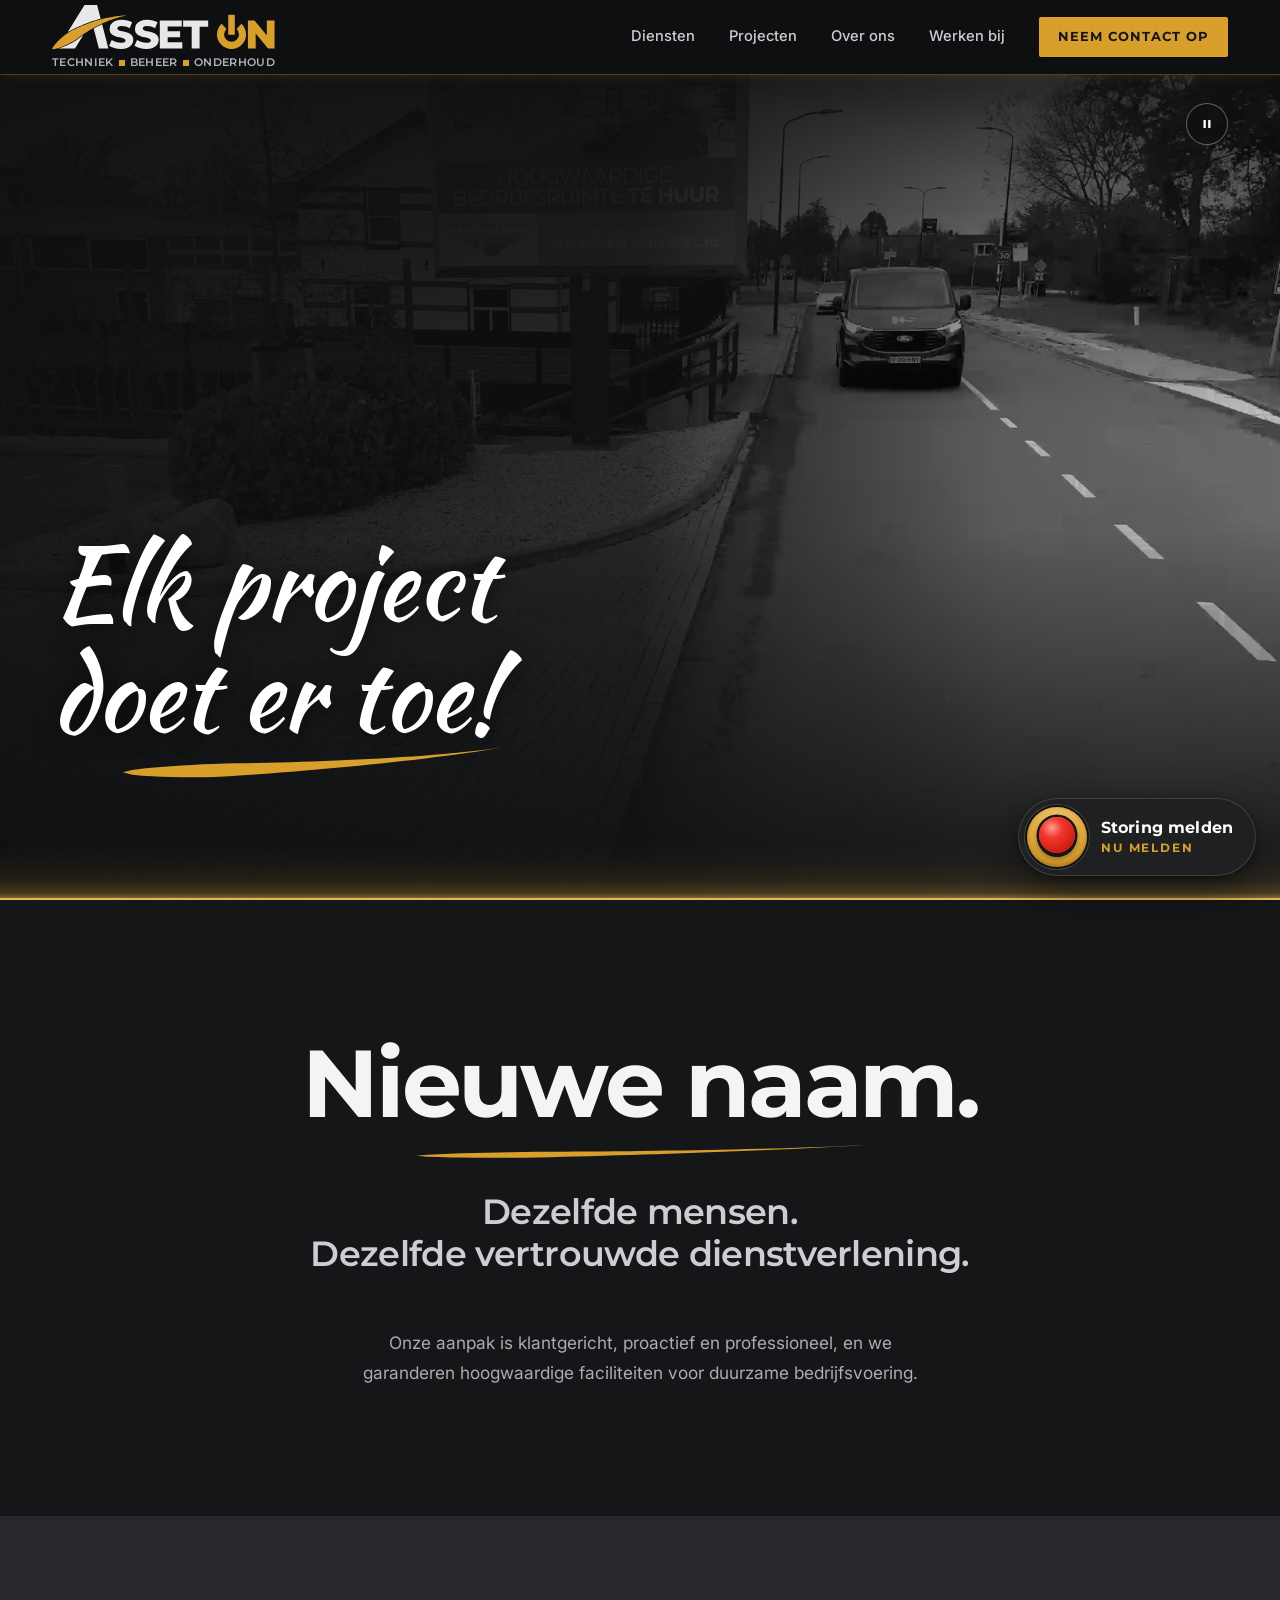
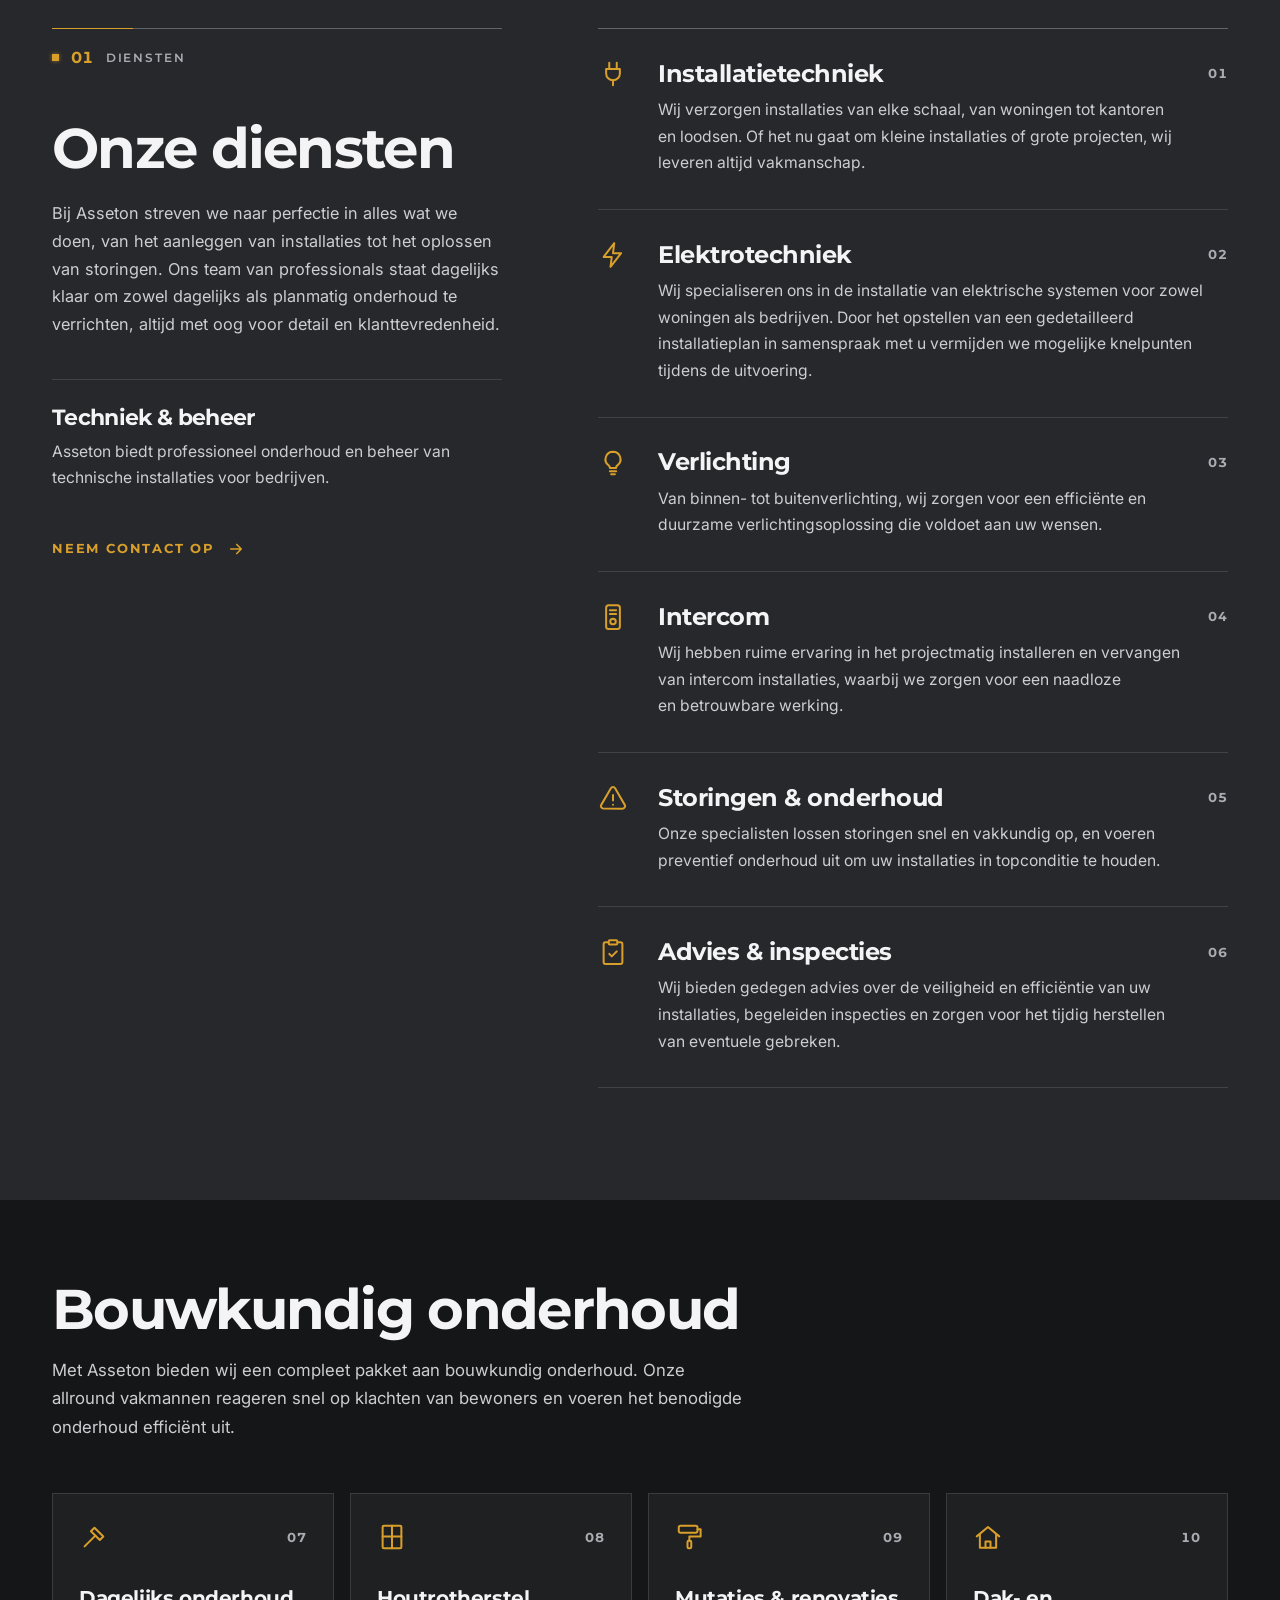
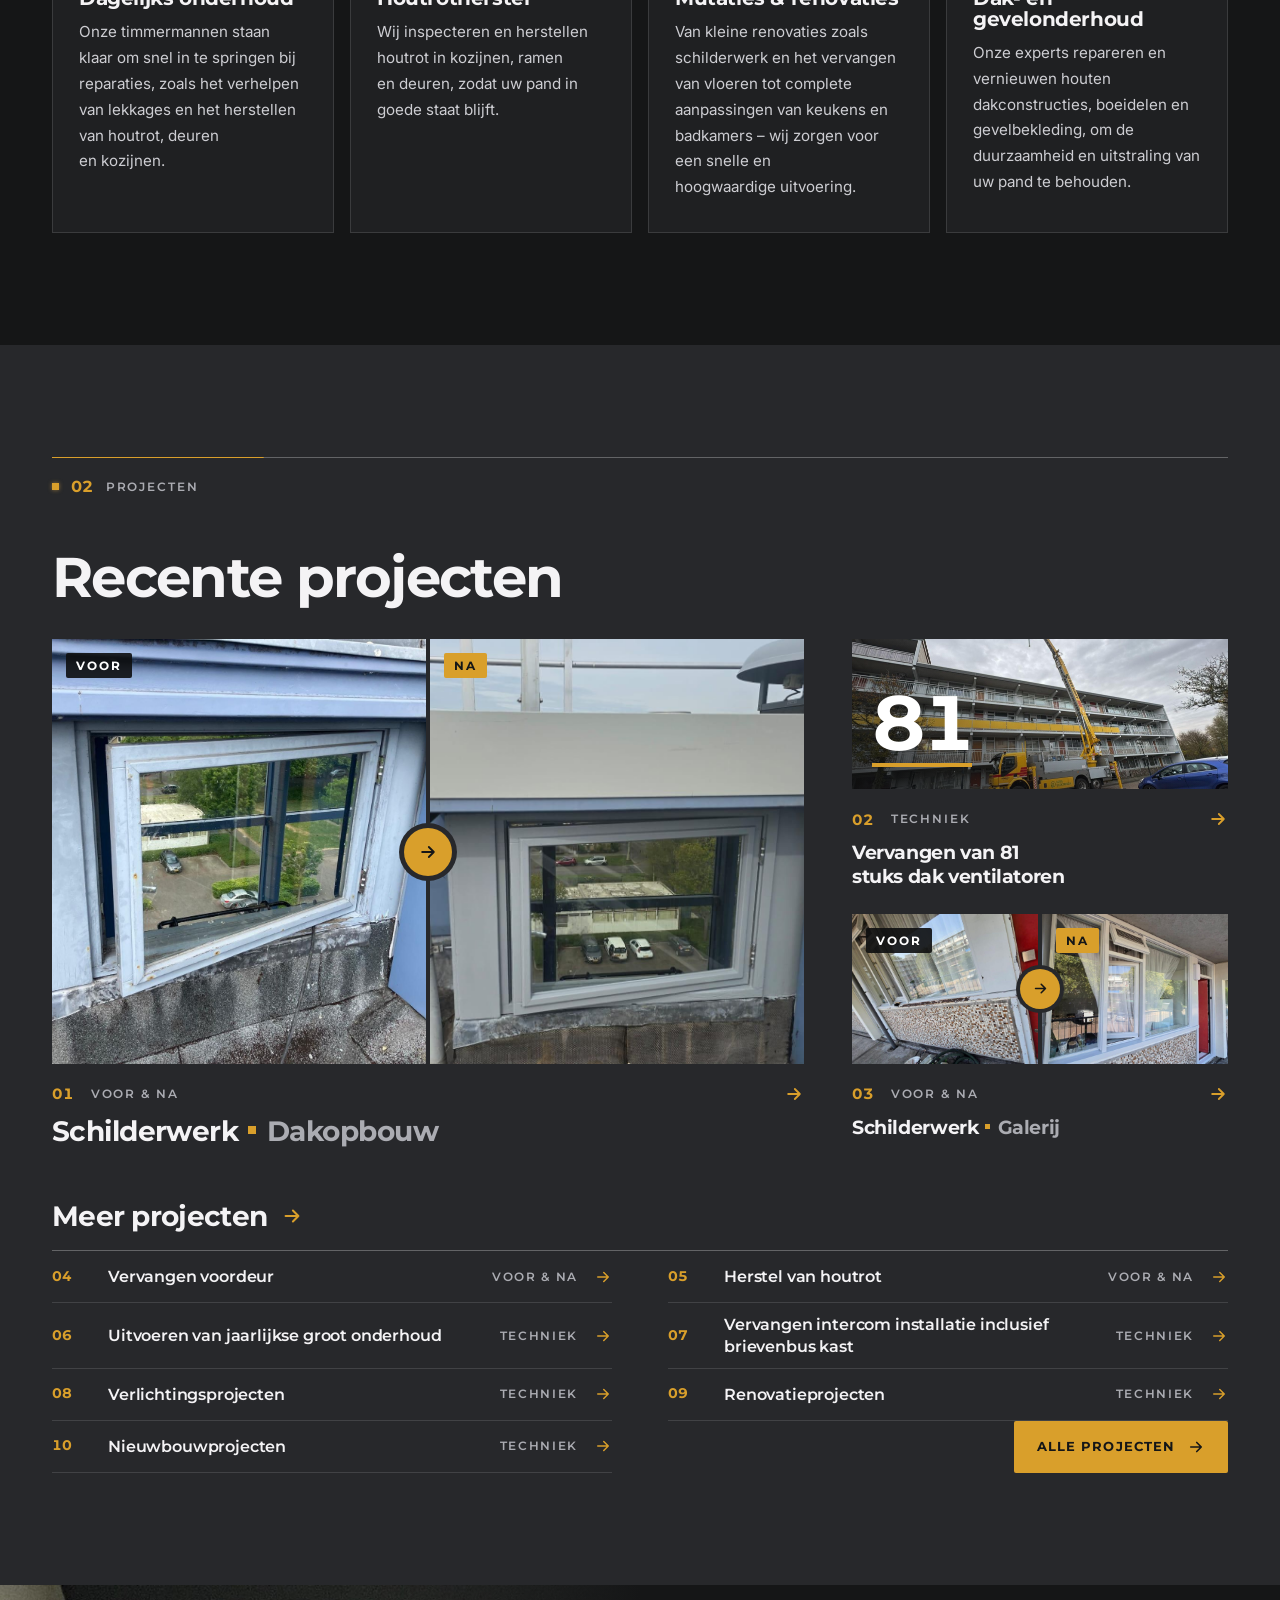
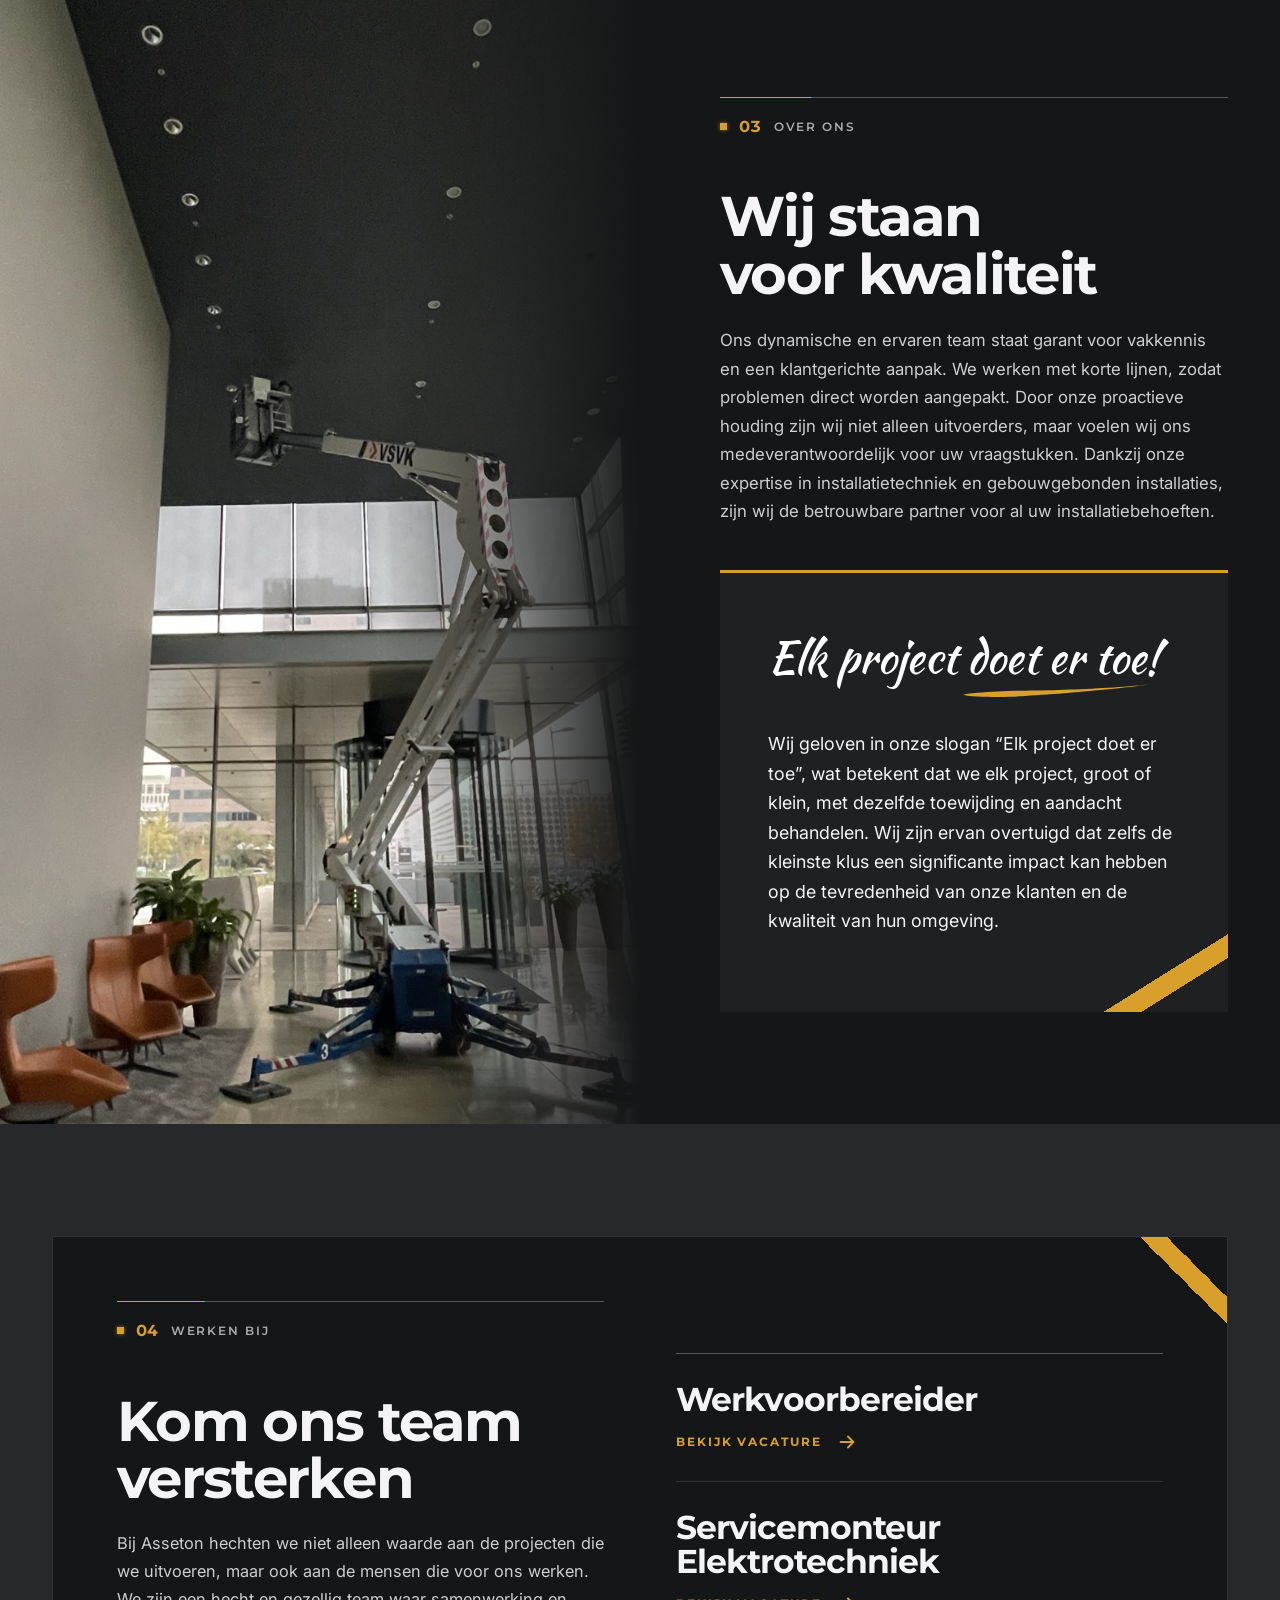
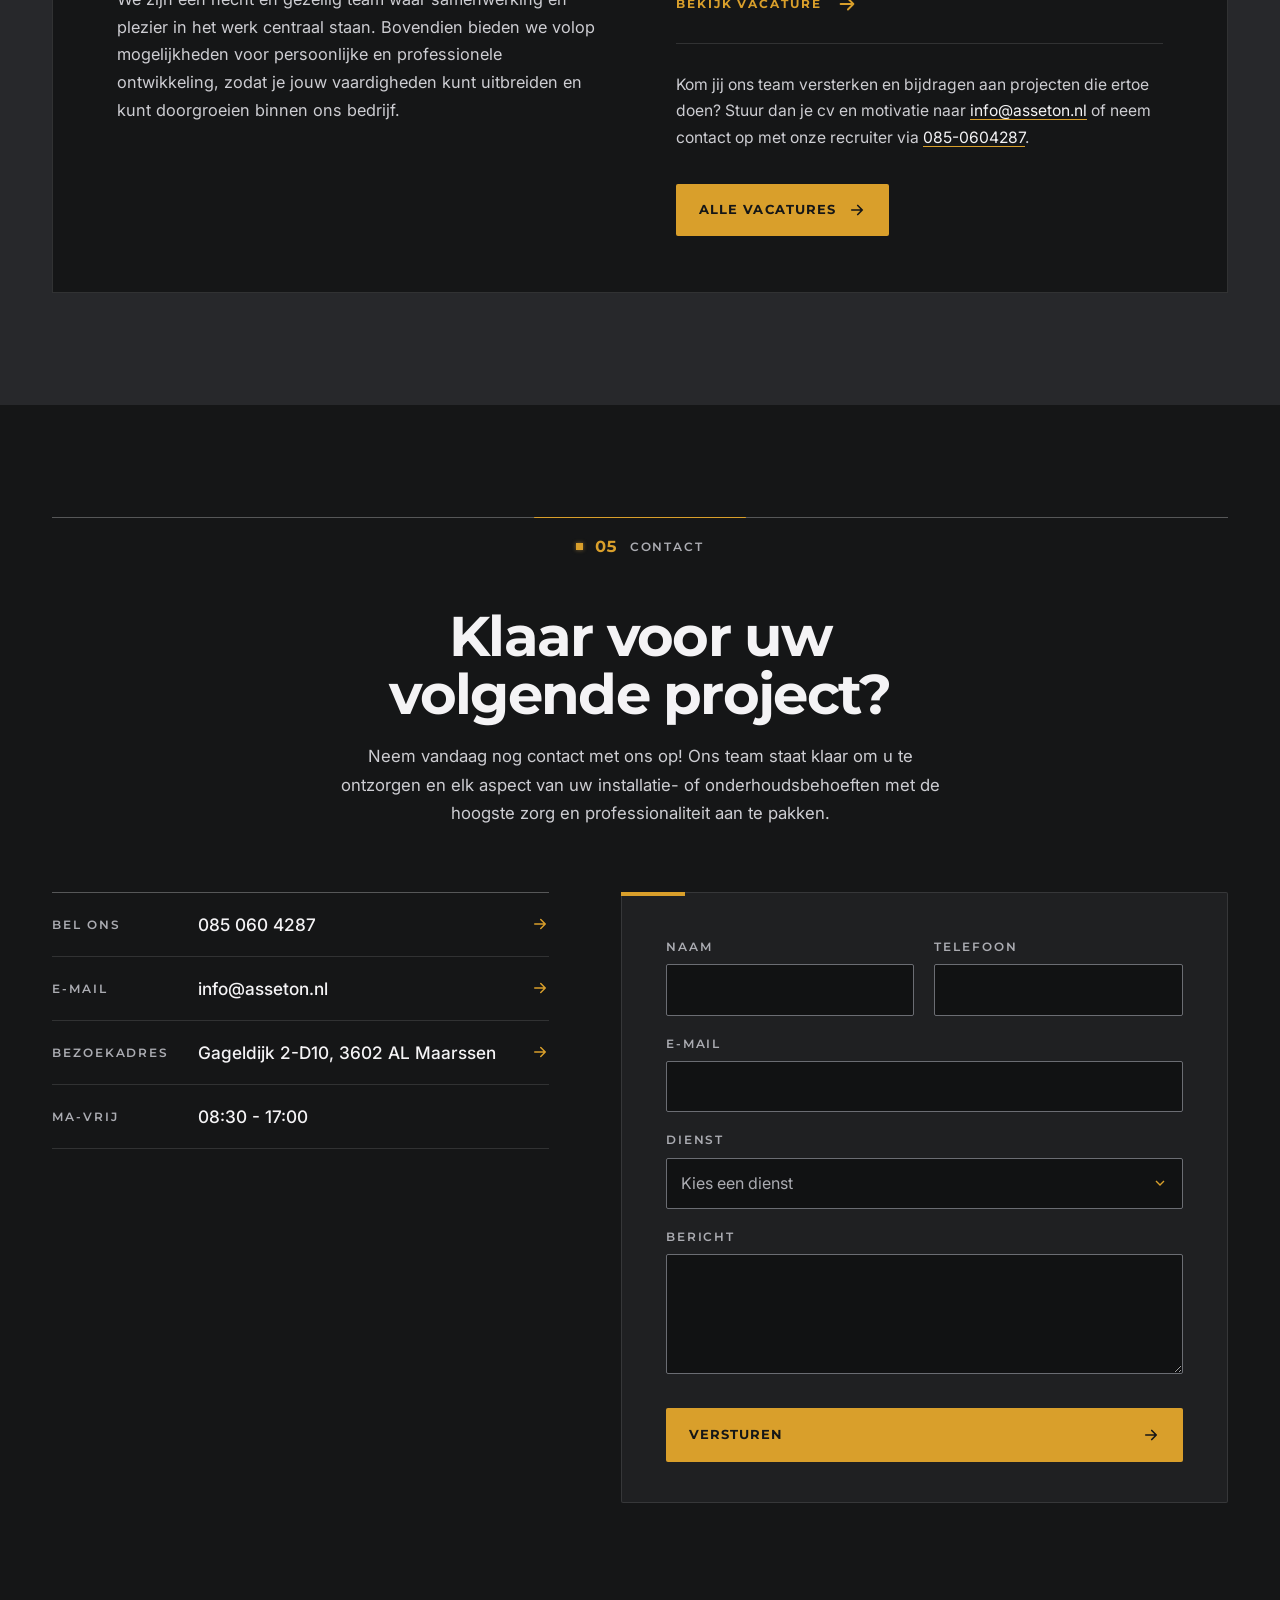
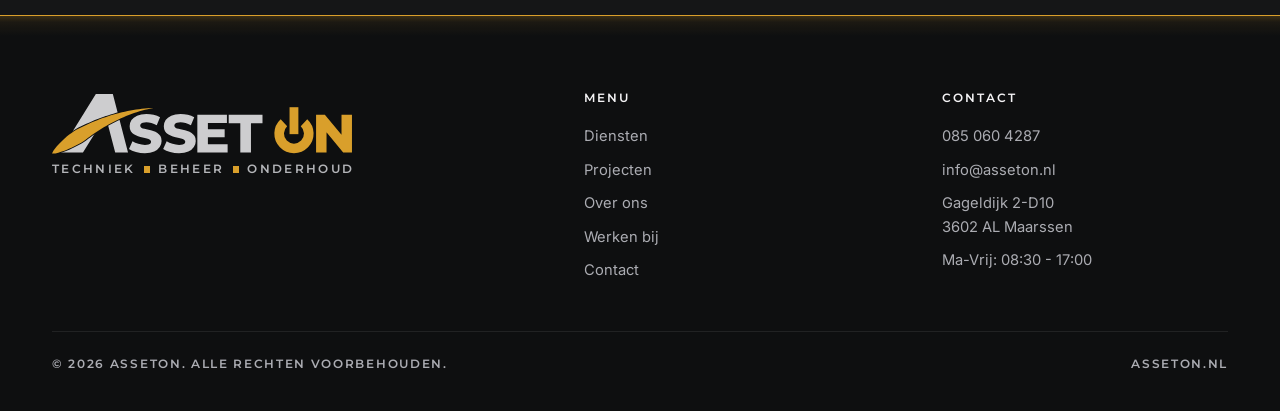
==== index.html @ 20397527 "Gold accent from the new logo Co-Authored-By: Claude Opus 5.5 <noreply@anthropic.com>" ====
<!DOCTYPE html>
<html lang="nl">
<head>
<meta charset="utf-8">
<meta name="robots" content="noindex, nofollow">
<meta name="viewport" content="width=device-width, initial-scale=1, viewport-fit=cover">
<script>
/* Open at the top. A #fragment only scrolls when it comes from a link on this site (e.g. Projecten -> index.html#contact);
   a pasted or stale #fragment, a reload or a restored tab never jumps the page. */
(function(){try{if('scrollRestoration' in history)history.scrollRestoration='manual';var h=location.hash;if(!h)return;var n=performance.getEntriesByType?performance.getEntriesByType('navigation')[0]:null,r=document.referrer||'';if((!n||n.type==='navigate')&&r.indexOf(location.protocol+'//'+location.host+'/')===0)window.__asGoto=decodeURIComponent(h.slice(1));history.replaceState(null,'',location.pathname+location.search);}catch(e){}})();
</script>

<title>Asseton - Elk project doet er toe!</title>
<meta name="description" content="Asseton is een allround installatiebedrijf met een breed aanbod aan diensten, van projectmatige installaties tot het beheren en onderhouden van bedrijfspanden.">
<link rel="canonical" href="https://asseton.nl/">
<meta property="og:title" content="Asseton - Elk project doet er toe!">
<meta property="og:description" content="Asseton is een allround installatiebedrijf met een breed aanbod aan diensten, van projectmatige installaties tot het beheren en onderhouden van bedrijfspanden.">
<meta property="og:image" content="https://asseton.nl/images/over-ons-atrium.jpg">
<meta property="og:url" content="https://asseton.nl/">
<meta property="og:locale" content="nl_NL">
<meta name="theme-color" content="#0E0F10">
<link rel="icon" href="data:image/svg+xml,%3Csvg xmlns='http://www.w3.org/2000/svg' viewBox='0 0 32 32'%3E%3Crect width='32' height='32' rx='7' fill='%230E0F10'/%3E%3Cg fill='none' stroke='%23D99F2B' stroke-width='3.4' stroke-linecap='round' transform='translate(4.4 4.4) scale(.967)'%3E%3Cpath d='M6.38 5.31A9 9 0 1 0 17.62 5.31'/%3E%3Cpath d='M12 3v8.2'/%3E%3C/g%3E%3C/svg%3E">
<link rel="preconnect" href="https://fonts.googleapis.com">
<link rel="preconnect" href="https://fonts.gstatic.com" crossorigin>
<link href="https://fonts.googleapis.com/css2?family=Montserrat:wght@600;700&family=Inter:wght@400;500;600&family=Kaushan+Script&display=swap" rel="stylesheet">
<script type="application/ld+json">
{
  "@context": "https://schema.org",
  "@type": "LocalBusiness",
  "name": "Asseton",
  "alternateName": ["HS Totaal Techniek", "HS Totaal Onderhoud"],
  "slogan": "Elk project doet er toe!",
  "url": "https://asseton.nl/",
  "email": "info@asseton.nl",
  "telephone": "+31850604287",
  "address": {
    "@type": "PostalAddress",
    "streetAddress": "Gageldijk 2-D10",
    "postalCode": "3602 AL",
    "addressLocality": "Maarssen",
    "addressCountry": "NL"
  },
  "openingHours": "Mo-Fr 08:30-17:00",
  "image": "https://asseton.nl/images/over-ons-atrium.jpg"
}
</script>
<link rel="stylesheet" href="assets/site.css?v=7">
</head>
<body data-page="home">
<svg width="0" height="0" style="position:absolute" aria-hidden="true" focusable="false"><defs>
  <symbol id="i-plug" viewBox="0 0 24 24"><path d="M9 3v5M15 3v5"/><path d="M6.5 8h11v3.5a5.5 5.5 0 0 1-11 0z"/><path d="M12 17v4"/></symbol>
  <symbol id="i-bolt" viewBox="0 0 24 24"><path d="M13 2.5 4.5 13.5H11l-1 8 8.5-11H12l1-8z"/></symbol>
  <symbol id="i-bulb" viewBox="0 0 24 24"><path d="M12 3a6 6 0 0 0-3.5 10.87c.6.44 1 1.07 1 1.8V16h5v-.33c0-.73.4-1.36 1-1.8A6 6 0 0 0 12 3z"/><path d="M9.5 18.5h5M10.5 21h3"/></symbol>
  <symbol id="i-intercom" viewBox="0 0 24 24"><rect x="6.5" y="2.5" width="11" height="19" rx="2"/><path d="M9.5 6.5h5M9.5 9.5h5"/><circle cx="12" cy="15.5" r="2.2"/></symbol>
  <symbol id="i-alert" viewBox="0 0 24 24"><path d="M10.3 4.2 2.6 17.5a2 2 0 0 0 1.7 3h15.4a2 2 0 0 0 1.7-3L13.7 4.2a2 2 0 0 0-3.4 0z"/><path d="M12 9.5V14M12 17.3v.01"/></symbol>
  <symbol id="i-check" viewBox="0 0 24 24"><rect x="8.5" y="2.5" width="7" height="3.5" rx="1"/><path d="M15.5 4.25H18a1.5 1.5 0 0 1 1.5 1.5V20a1.5 1.5 0 0 1-1.5 1.5H6A1.5 1.5 0 0 1 4.5 20V5.75A1.5 1.5 0 0 1 6 4.25h2.5"/><path d="m9 13.5 2 2 4-4"/></symbol>
  <symbol id="i-hammer" viewBox="0 0 24 24"><path d="M12.37 4.55 19.45 11.63 16.63 14.45 9.55 7.37z"/><path d="M13.09 10.91 4.5 19.5"/></symbol>
  <symbol id="i-window" viewBox="0 0 24 24"><rect x="4.5" y="3" width="15" height="18" rx="1"/><path d="M12 3v18M4.5 11.5h15"/></symbol>
  <symbol id="i-roller" viewBox="0 0 24 24"><rect x="3" y="3" width="15" height="5.5" rx="1.5"/><path d="M18 5.75h2.5v5.75h-9V15"/><rect x="10" y="15" width="3" height="6" rx="1"/></symbol>
  <g id="mk-letters"><path d="M0 0L673 -1085L988 -1085L1270 0L1032 0L855 -679L434 0ZM1583 14Q1497 14 1417 -8Q1338 -29 1288 -63L1353 -209Q1400 -179 1461 -160Q1523 -140 1584 -140Q1625 -140 1650 -148Q1675 -155 1686 -168Q1698 -180 1698 -197Q1698 -221 1676 -235Q1654 -249 1619 -258Q1584 -267 1541 -276Q1499 -285 1456 -299Q1414 -313 1379 -336Q1344 -358 1322 -394Q1300 -431 1300 -487Q1300 -550 1334 -601Q1369 -652 1438 -683Q1507 -714 1610 -714Q1679 -714 1745 -698Q1812 -683 1864 -653L1803 -506Q1753 -533 1704 -546Q1655 -560 1609 -560Q1568 -560 1543 -552Q1518 -543 1507 -529Q1496 -515 1496 -497Q1496 -474 1517 -460Q1539 -447 1574 -438Q1610 -430 1652 -421Q1695 -412 1737 -398Q1780 -385 1815 -362Q1850 -340 1871 -304Q1893 -267 1893 -212Q1893 -151 1858 -100Q1824 -48 1755 -17Q1687 14 1583 14ZM2217 14Q2131 14 2051 -8Q1972 -29 1922 -63L1987 -209Q2034 -179 2095 -160Q2157 -140 2218 -140Q2259 -140 2284 -148Q2309 -155 2320 -168Q2332 -180 2332 -197Q2332 -221 2310 -235Q2288 -249 2253 -258Q2218 -267 2175 -276Q2133 -285 2090 -299Q2048 -313 2013 -336Q1978 -358 1956 -394Q1934 -431 1934 -487Q1934 -550 1968 -601Q2003 -652 2072 -683Q2141 -714 2244 -714Q2313 -714 2379 -698Q2446 -683 2498 -653L2437 -506Q2387 -533 2338 -546Q2289 -560 2243 -560Q2202 -560 2177 -552Q2152 -543 2141 -529Q2130 -515 2130 -497Q2130 -474 2151 -460Q2173 -447 2208 -438Q2244 -430 2286 -421Q2329 -412 2371 -398Q2414 -385 2449 -362Q2484 -340 2505 -304Q2527 -267 2527 -212Q2527 -151 2492 -100Q2458 -48 2389 -17Q2321 14 2217 14ZM2556 0V-700H3105V-547H2752V-153H3118V0ZM2738 -281V-429H3063V-281ZM3353 0V-543H3138V-700H3765V-543H3551V0Z" style="fill:var(--mk-a)"/><path d="M-140 21L-115 -30L-84 -73L-51 -114L-16 -154L21 -192L59 -229L98 -264L138 -299L180 -332L222 -363L266 -393L311 -422L358 -446L406 -470L454 -493L503 -516L552 -538L601 -559L650 -580L700 -600L750 -619L800 -638L850 -655L901 -672L952 -689L1003 -704L1055 -719L1106 -733L1158 -745L1210 -757L1263 -769L1315 -779L1368 -788L1421 -796L1474 -804L1527 -810L1580 -816L1634 -820L1688 -823L1742 -826L1689 -816L1636 -804L1584 -792L1533 -778L1482 -763L1431 -747L1381 -731L1332 -713L1283 -695L1234 -675L1186 -655L1139 -634L1092 -612L1045 -590L999 -567L954 -543L909 -518L864 -493L820 -467L776 -440L733 -413L690 -385L648 -357L606 -328L564 -298L523 -268L483 -238L443 -207L400 -181L356 -157L311 -133L266 -110L220 -88L173 -68L126 -48L77 -29L27 -12L-24 4L-78 18Z" style="fill:var(--mk-o);stroke:var(--mk-knock);stroke-width:34;paint-order:stroke"/><path d="M4759 0V-700H4922L5308 -234H5231V-700H5425V0H5262L4876 -466H4953V0Z" style="fill:var(--mk-o)"/></g>
  <symbol id="i-roof" viewBox="0 0 24 24"><path d="M3 11.5 12 4l9 7.5"/><path d="M5.5 9.5v11h13v-11"/><path d="M10 20.5v-5h4v5"/></symbol>
</defs></svg>
<a class="skip label" href="#top">Naar inhoud</a>

<header>
  <div class="wrap nav">
    <a href="#top" class="logo" aria-label="Asseton, naar boven">
      <span class="lockup"><svg class="mark" viewBox="-140 -1085 5565 1106" aria-hidden="true" focusable="false"><use href="#mk-letters"/><g class="power-o boot"><path pathLength="1" d="M4535.1 -552.3A275.0 275.0 0 1 1 4162.5 -552.3"/><path pathLength="1" d="M4348.8 -340.0V-840.0"/></g></svg><span class="tagline" aria-hidden="true"><span>Techniek</span><i></i><span>Beheer</span><i></i><span>Onderhoud</span></span></span>
    </a>
    <button class="nav-toggle" id="navToggle" type="button" aria-label="Menu openen" aria-expanded="false" aria-controls="nav">
      <svg class="i-menu" viewBox="0 0 24 24" fill="none" stroke="currentColor" stroke-width="2" stroke-linecap="round" aria-hidden="true"><path d="M4 7h16M4 12h16M4 17h16"/></svg>
      <svg class="i-close" viewBox="0 0 24 24" fill="none" stroke="currentColor" stroke-width="2" stroke-linecap="round" aria-hidden="true"><path d="M6 6l12 12M18 6 6 18"/></svg>
    </button>
    <nav class="nav-links" id="nav">
      <a href="#diensten">Diensten</a>
      <a href="projecten.html">Projecten</a>
      <a href="#over-ons">Over ons</a>
      <a href="werken-bij.html">Werken bij</a>
      <a href="#contact" class="btn btn-signal nav-cta">Neem contact op <svg viewBox="0 0 24 24" fill="none" stroke="currentColor" stroke-width="2.2" stroke-linecap="round" stroke-linejoin="round" aria-hidden="true"><path d="M5 12h14M13 6l6 6-6 6"/></svg></a>
    </nav>
    <span class="power-line" aria-hidden="true"><i id="powerLine"></i></span>
  </div>
</header>
<!-- STORING MELDEN (always visible, hides over Contact and the footer; button first in the DOM, panel drawn above it via column-reverse) -->
<aside class="sos" id="sos" aria-label="Storing melden">
  <button class="sos-btn" id="sosBtn" type="button" aria-expanded="false" aria-controls="sosPanel">
    <span class="sos-estop" aria-hidden="true"><span class="sos-dome"></span></span>
    <span class="sos-label"><strong>Storing melden</strong> <small>Nu melden</small></span>
  </button>
  <div class="sos-panel" id="sosPanel" role="dialog" aria-labelledby="sosTitle" hidden>
    <p class="sos-title" id="sosTitle">Storing&nbsp;melden</p>
    <a class="sos-call" href="tel:+31850604287">
      <svg viewBox="0 0 24 24" fill="none" stroke="currentColor" stroke-width="2.2" stroke-linecap="round" stroke-linejoin="round" aria-hidden="true"><path d="M22 16.9v3a2 2 0 0 1-2.2 2 19.8 19.8 0 0 1-8.6-3.1 19.5 19.5 0 0 1-6-6A19.8 19.8 0 0 1 2.1 4.2 2 2 0 0 1 4.1 2h3a2 2 0 0 1 2 1.7c.1 1 .4 1.9.7 2.8a2 2 0 0 1-.5 2.1L8 9.9a16 16 0 0 0 6 6l1.3-1.3a2 2 0 0 1 2.1-.4c.9.3 1.8.6 2.8.7a2 2 0 0 1 1.7 2z"/></svg>
      Bel ons: 085 060 4287
    </a>
    <a class="sos-form" href="#contact" id="sosForm">
      Neem contact op
      <svg viewBox="0 0 24 24" fill="none" stroke="currentColor" stroke-width="2.2" stroke-linecap="round" stroke-linejoin="round" aria-hidden="true"><path d="M5 12h14M13 6l6 6-6 6"/></svg>
    </a>
  </div>
</aside>
<div class="nav-scrim" id="navScrim" hidden></div>

<main id="top">

<!-- HERO -->
<div class="hero">
  <video class="hero-video" id="heroVideo" autoplay muted loop playsinline preload="auto" poster="images/hero-video-poster.jpg" aria-hidden="true">
    <source src="images/hero-video.mp4" type="video/mp4">
  </video>
  <div class="hero-shade" aria-hidden="true"></div>
  <div class="hero-inner wrap">
    <div class="hero-copy">
      <h1>Elk project<br>doet er toe!</h1>
    </div>
  </div>
  <button class="hero-toggle" id="heroToggle" type="button" aria-label="Video pauzeren">
    <svg class="i-pause" viewBox="0 0 24 24" fill="currentColor" aria-hidden="true"><rect x="6" y="5" width="4" height="14" rx="1"/><rect x="14" y="5" width="4" height="14" rx="1"/></svg>
    <svg class="i-play" viewBox="0 0 24 24" fill="currentColor" aria-hidden="true"><path d="M8 5.5v13a1 1 0 0 0 1.5.9l10-6.5a1 1 0 0 0 0-1.7l-10-6.5A1 1 0 0 0 8 5.5z"/></svg>
  </button>
</div>

<!-- 1 · INTRO -->
<section id="asseton" class="cool manifest">
  <div class="wrap manifest-in">
    <h2 class="statement manifest-h reveal"><span class="st-line m-big">Nieuwe naam.</span> <span class="st-line m-sub">Dezelfde mensen.</span> <span class="st-line m-sub">Dezelfde vertrouwde dienstverlening.</span></h2>
    <p class="manifest-p reveal">Onze aanpak is klantgericht, proactief en professioneel, en we garanderen hoogwaardige faciliteiten voor duurzame&nbsp;bedrijfsvoering.</p>
  </div>
</section>

<!-- 2 · 01 DIENSTEN -->
<section id="diensten" class="warm">
  <div class="wrap split">
    <aside class="split-side reveal">
      <div class="sec-top"><i class="led"></i><span class="n">01</span><span>Diensten</span></div>
      <h2 class="h2-solo">Onze diensten</h2>
      <p class="side-p">Bij Asseton streven we naar perfectie in alles wat we doen, van het aanleggen van installaties tot het oplossen van storingen. Ons team van professionals staat dagelijks klaar om zowel dagelijks als planmatig onderhoud te verrichten, altijd met oog voor detail en&nbsp;klanttevredenheid.</p>
      <div class="side-group">
        <h3 class="group-t">Techniek &amp; beheer</h3>
        <p>Asseton biedt professioneel onderhoud en beheer van technische installaties voor&nbsp;bedrijven.</p>
      </div>
      <a class="side-link" href="#contact">Neem contact op<svg viewBox="0 0 24 24" fill="none" stroke="currentColor" stroke-width="2.2" stroke-linecap="round" stroke-linejoin="round" aria-hidden="true"><path d="M5 12h14M13 6l6 6-6 6"/></svg></a>
    </aside>
    <div class="svc-list svc-rows reveal">
      <article class="svc">
        <h4 class="svc-h"><button class="svc-btn" type="button" aria-expanded="true" aria-controls="svc-1"><svg class="ico" viewBox="0 0 24 24" aria-hidden="true"><use href="#i-plug"/></svg><span class="n">01</span> <span class="t">Installatietechniek</span><span class="pm" aria-hidden="true"></span></button></h4>
        <div class="svc-body" id="svc-1"><p>Wij verzorgen installaties van elke schaal, van woningen tot kantoren en loodsen. Of het nu gaat om kleine installaties of grote projecten, wij leveren altijd&nbsp;vakmanschap.</p></div>
      </article>
      <article class="svc">
        <h4 class="svc-h"><button class="svc-btn" type="button" aria-expanded="true" aria-controls="svc-2"><svg class="ico" viewBox="0 0 24 24" aria-hidden="true"><use href="#i-bolt"/></svg><span class="n">02</span> <span class="t">Elektrotechniek</span><span class="pm" aria-hidden="true"></span></button></h4>
        <div class="svc-body" id="svc-2"><p>Wij specialiseren ons in de installatie van elektrische systemen voor zowel woningen als bedrijven. Door het opstellen van een gedetailleerd installatieplan in samenspraak met u vermijden we mogelijke knelpunten tijdens de&nbsp;uitvoering.</p></div>
      </article>
      <article class="svc">
        <h4 class="svc-h"><button class="svc-btn" type="button" aria-expanded="true" aria-controls="svc-3"><svg class="ico" viewBox="0 0 24 24" aria-hidden="true"><use href="#i-bulb"/></svg><span class="n">03</span> <span class="t">Verlichting</span><span class="pm" aria-hidden="true"></span></button></h4>
        <div class="svc-body" id="svc-3"><p>Van binnen- tot buitenverlichting, wij zorgen voor een efficiënte en duurzame verlichtingsoplossing die voldoet aan uw&nbsp;wensen.</p></div>
      </article>
      <article class="svc">
        <h4 class="svc-h"><button class="svc-btn" type="button" aria-expanded="true" aria-controls="svc-4"><svg class="ico" viewBox="0 0 24 24" aria-hidden="true"><use href="#i-intercom"/></svg><span class="n">04</span> <span class="t">Intercom</span><span class="pm" aria-hidden="true"></span></button></h4>
        <div class="svc-body" id="svc-4"><p>Wij hebben ruime ervaring in het projectmatig installeren en vervangen van intercom installaties, waarbij we zorgen voor een naadloze en betrouwbare&nbsp;werking.</p></div>
      </article>
      <article class="svc">
        <h4 class="svc-h"><button class="svc-btn" type="button" aria-expanded="true" aria-controls="svc-5"><svg class="ico" viewBox="0 0 24 24" aria-hidden="true"><use href="#i-alert"/></svg><span class="n">05</span> <span class="t">Storingen &amp; onderhoud</span><span class="pm" aria-hidden="true"></span></button></h4>
        <div class="svc-body" id="svc-5"><p>Onze specialisten lossen storingen snel en vakkundig op, en voeren preventief onderhoud uit om uw installaties in topconditie te&nbsp;houden.</p></div>
      </article>
      <article class="svc">
        <h4 class="svc-h"><button class="svc-btn" type="button" aria-expanded="true" aria-controls="svc-6"><svg class="ico" viewBox="0 0 24 24" aria-hidden="true"><use href="#i-check"/></svg><span class="n">06</span> <span class="t">Advies &amp; inspecties</span><span class="pm" aria-hidden="true"></span></button></h4>
        <div class="svc-body" id="svc-6"><p>Wij bieden gedegen advies over de veiligheid en efficiëntie van uw installaties, begeleiden inspecties en zorgen voor het tijdig herstellen van eventuele&nbsp;gebreken.</p></div>
      </article>
    </div>
  </div>
</section>

<!-- 3 · DIENSTEN (vervolg): BOUWKUNDIG ONDERHOUD, no section tag -->
<section id="onderhoud" class="cool">
  <div class="wrap">
    <div class="ond-head reveal">
      <h3 class="group-t ond-t">Bouwkundig onderhoud</h3>
      <p>Met Asseton bieden wij een compleet pakket aan bouwkundig onderhoud. Onze allround vakmannen reageren snel op klachten van bewoners en voeren het benodigde onderhoud efficiënt&nbsp;uit.</p>
    </div>
    <div class="svc-list svc-cards reveal">
      <article class="svc">
        <h4 class="svc-h"><button class="svc-btn" type="button" aria-expanded="true" aria-controls="svc-7"><svg class="ico" viewBox="0 0 24 24" aria-hidden="true"><use href="#i-hammer"/></svg><span class="n">07</span> <span class="t">Dagelijks onderhoud</span><span class="pm" aria-hidden="true"></span></button></h4>
        <div class="svc-body" id="svc-7"><p>Onze timmermannen staan klaar om snel in te springen bij reparaties, zoals het verhelpen van lekkages en het herstellen van houtrot, deuren en&nbsp;kozijnen.</p></div>
      </article>
      <article class="svc">
        <h4 class="svc-h"><button class="svc-btn" type="button" aria-expanded="true" aria-controls="svc-8"><svg class="ico" viewBox="0 0 24 24" aria-hidden="true"><use href="#i-window"/></svg><span class="n">08</span> <span class="t">Houtrotherstel</span><span class="pm" aria-hidden="true"></span></button></h4>
        <div class="svc-body" id="svc-8"><p>Wij inspecteren en herstellen houtrot in kozijnen, ramen en deuren, zodat uw pand in goede staat&nbsp;blijft.</p></div>
      </article>
      <article class="svc">
        <h4 class="svc-h"><button class="svc-btn" type="button" aria-expanded="true" aria-controls="svc-9"><svg class="ico" viewBox="0 0 24 24" aria-hidden="true"><use href="#i-roller"/></svg><span class="n">09</span> <span class="t">Mutaties &amp; renovaties</span><span class="pm" aria-hidden="true"></span></button></h4>
        <div class="svc-body" id="svc-9"><p>Van kleine renovaties zoals schilderwerk en het vervangen van vloeren tot complete aanpassingen van keukens en badkamers – wij zorgen voor een snelle en hoogwaardige&nbsp;uitvoering.</p></div>
      </article>
      <article class="svc">
        <h4 class="svc-h"><button class="svc-btn" type="button" aria-expanded="true" aria-controls="svc-10"><svg class="ico" viewBox="0 0 24 24" aria-hidden="true"><use href="#i-roof"/></svg><span class="n">10</span> <span class="t">Dak- en gevelonderhoud</span><span class="pm" aria-hidden="true"></span></button></h4>
        <div class="svc-body" id="svc-10"><p>Onze experts repareren en vernieuwen houten dakconstructies, boeidelen en gevelbekleding, om de duurzaamheid en uitstraling van uw pand te&nbsp;behouden.</p></div>
      </article>
    </div>
  </div>
</section>

<!-- 4 · 02 PROJECTEN: an editorial preview of projecten.html. The same top 3 (numbering, labels, lead photos):
     one large + two smaller, then the other seven as a slim index. Every item links to its project on projecten.html. -->
<section id="projecten" class="warm">
  <div class="wrap">
    <div class="sec-top"><i class="led"></i><span class="n">02</span><span>Projecten</span></div>
    <h2 class="h2-solo reveal">Recente projecten</h2>
    <div class="hp-grid">
      <article class="hp hp-1 reveal">
        <div class="hp-cap">
          <p class="hp-meta"><span class="hp-n">01</span><span class="hp-type">Voor &amp; na</span></p>
          <h3 class="hp-t"><a href="projecten.html#dakopbouw">Schilderwerk <span class="hp-loc">Dakopbouw</span></a></h3>
        </div>
        <div class="hp-media hp-vn">
          <span class="hp-half"><img src="images/projecten/dakopbouw-voor.jpg" width="1500" height="1125" loading="lazy" decoding="async" alt="Raamkozijn van een dakopbouw met verweerde, afbladderende lichtblauwe verf" style="object-position:50% 50%"><span class="hp-chip">Voor</span></span>
          <span class="hp-half hp-na"><img src="images/projecten/dakopbouw-na.jpg" width="1376" height="900" loading="lazy" decoding="async" alt="Hetzelfde raamkozijn grijs geschilderd, met een nieuwe afdekplank" style="object-position:55% 50%"><span class="hp-chip is-na">Na</span></span>
          <span class="hp-seam" aria-hidden="true"><svg viewBox="0 0 24 24" fill="none" stroke="currentColor" stroke-width="2.2" stroke-linecap="round" stroke-linejoin="round"><path d="M5 12h14M13 6l6 6-6 6"/></svg></span>
        </div>
      </article>
      <article class="hp hp-2 reveal">
        <div class="hp-cap">
          <p class="hp-meta"><span class="hp-n">02</span><span class="hp-type">Techniek</span></p>
          <h3 class="hp-t"><a href="projecten.html#dakventilatoren">Vervangen van 81 stuks dak ventilatoren</a></h3>
        </div>
        <div class="hp-media">
          <img src="images/projecten/ventilatoren-kraan.jpg" width="1500" height="844" loading="lazy" decoding="async" alt="Kraanwagen voor een galerijflat, met de giek tot boven het dak" style="object-position:57% 50%">
          <span class="hp-fig" aria-hidden="true"><span>81</span></span>
        </div>
      </article>
      <article class="hp hp-3 reveal">
        <div class="hp-cap">
          <p class="hp-meta"><span class="hp-n">03</span><span class="hp-type">Voor &amp; na</span></p>
          <h3 class="hp-t"><a href="projecten.html#galerij">Schilderwerk <span class="hp-loc">Galerij</span></a></h3>
        </div>
        <div class="hp-media hp-vn">
          <span class="hp-half"><img src="images/projecten/galerij-voor.jpg" width="1500" height="844" loading="lazy" decoding="async" alt="Raam aan een galerij met een verrotte, afbladderende onderdorpel naast een rode voordeur" style="object-position:35% 60%"><span class="hp-chip">Voor</span></span>
          <span class="hp-half hp-na"><img src="images/projecten/galerij-na.jpg" width="1408" height="900" loading="lazy" decoding="async" alt="Wit geschilderde kozijnen boven het mozaïekpaneel, naast de rode voordeur" style="object-position:45% 50%"><span class="hp-chip is-na">Na</span></span>
          <span class="hp-seam" aria-hidden="true"><svg viewBox="0 0 24 24" fill="none" stroke="currentColor" stroke-width="2.2" stroke-linecap="round" stroke-linejoin="round"><path d="M5 12h14M13 6l6 6-6 6"/></svg></span>
        </div>
      </article>
    </div>

    <div class="hp-more reveal">
      <h3 class="hp-more-h"><a href="projecten.html#meer-projecten">Meer projecten<svg viewBox="0 0 24 24" fill="none" stroke="currentColor" stroke-width="2.2" stroke-linecap="round" stroke-linejoin="round" aria-hidden="true"><path d="M5 12h14M13 6l6 6-6 6"/></svg></a></h3>
      <ol class="hp-list">
        <li><a href="projecten.html#voordeur"><span class="hp-n">04</span><span class="hp-lt">Vervangen voordeur</span><span class="hp-type">Voor &amp; na</span></a></li>
        <li><a href="projecten.html#houtrot"><span class="hp-n">05</span><span class="hp-lt">Herstel van houtrot</span><span class="hp-type">Voor &amp; na</span></a></li>
        <li><a href="projecten.html#groot-onderhoud"><span class="hp-n">06</span><span class="hp-lt">Uitvoeren van jaarlijkse groot onderhoud</span><span class="hp-type">Techniek</span></a></li>
        <li><a href="projecten.html#intercom"><span class="hp-n">07</span><span class="hp-lt">Vervangen intercom installatie inclusief brievenbus kast</span><span class="hp-type">Techniek</span></a></li>
        <li><a href="projecten.html#verlichting"><span class="hp-n">08</span><span class="hp-lt">Verlichtingsprojecten</span><span class="hp-type">Techniek</span></a></li>
        <li><a href="projecten.html#renovatie"><span class="hp-n">09</span><span class="hp-lt">Renovatieprojecten</span><span class="hp-type">Techniek</span></a></li>
        <li><a href="projecten.html#nieuwbouw"><span class="hp-n">10</span><span class="hp-lt">Nieuwbouwprojecten</span><span class="hp-type">Techniek</span></a></li>
      </ol>
      <a class="btn btn-signal hp-all" href="projecten.html">
        Alle projecten
        <svg viewBox="0 0 24 24" fill="none" stroke="currentColor" stroke-width="2.2" stroke-linecap="round" stroke-linejoin="round" aria-hidden="true"><path d="M5 12h14M13 6l6 6-6 6"/></svg>
      </a>
    </div>
  </div>
</section>

<!-- 5 · 03 OVER ONS -->
<section id="over-ons" class="cool about2">
  <div class="about2-media"><img src="images/over-ons-atrium.jpg" width="1050" height="1400" loading="lazy" alt="Monteur op een hoogwerker bij het vernieuwen van plafondverlichting in een kantoorhal"></div>
  <div class="about2-copy">
    <div class="sec-top"><i class="led"></i><span class="n">03</span><span>Over ons</span></div>
    <div class="reveal">
      <h2 class="h2-solo">Wij staan voor kwaliteit</h2>
      <p class="about2-p">Ons dynamische en ervaren team staat garant voor vakkennis en een klantgerichte aanpak. We werken met korte lijnen, zodat problemen direct worden aangepakt. Door onze proactieve houding zijn wij niet alleen uitvoerders, maar voelen wij ons medeverantwoordelijk voor uw vraagstukken. Dankzij onze expertise in installatietechniek en gebouwgebonden installaties, zijn wij de betrouwbare partner voor al uw&nbsp;installatiebehoeften.</p>
    </div>
    <figure class="slogan-panel reveal">
        <blockquote class="big">Elk project doet er toe!</blockquote>
        <figcaption>Wij geloven in onze slogan “Elk project doet er toe”, wat betekent dat we elk project, groot of klein, met dezelfde toewijding en aandacht behandelen. Wij zijn ervan overtuigd dat zelfs de kleinste klus een significante impact kan hebben op de tevredenheid van onze klanten en de kwaliteit van hun&nbsp;omgeving.</figcaption>
      </figure>
  </div>
</section>

<!-- 6 · 04 WERKEN BIJ -->
<section id="werken-bij" class="warm">
  <div class="wrap">
    <div class="jobs-panel reveal">
      <div class="jobs-copy">
        <div class="sec-top"><i class="led"></i><span class="n">04</span><span>Werken bij</span></div>
        <h2 class="h2-solo">Kom ons team versterken</h2>
        <p>Bij Asseton hechten we niet alleen waarde aan de projecten die we uitvoeren, maar ook aan de mensen die voor ons werken. We zijn een hecht en gezellig team waar samenwerking en plezier in het werk centraal staan. Bovendien bieden we volop mogelijkheden voor persoonlijke en professionele ontwikkeling, zodat je jouw vaardigheden kunt uitbreiden en kunt doorgroeien binnen ons&nbsp;bedrijf.</p>
      </div>
      <div class="jobs-side">
        <div class="job-list">
      <a class="job" href="werken-bij.html#werkvoorbereider">
        <h3>Werkvoorbereider</h3>
        <span class="job-go label">Bekijk vacature<svg viewBox="0 0 24 24" fill="none" stroke="currentColor" stroke-width="2" stroke-linecap="round" stroke-linejoin="round" aria-hidden="true"><path d="M5 12h14M13 6l6 6-6 6"/></svg></span>
      </a>
      <a class="job" href="werken-bij.html#servicemonteur-elektrotechniek">
        <h3>Servicemonteur Elektrotechniek</h3>
        <span class="job-go label">Bekijk vacature<svg viewBox="0 0 24 24" fill="none" stroke="currentColor" stroke-width="2" stroke-linecap="round" stroke-linejoin="round" aria-hidden="true"><path d="M5 12h14M13 6l6 6-6 6"/></svg></span>
      </a>
    </div>
        <p class="jobs-note">Kom jij ons team versterken en bijdragen aan projecten die ertoe doen? Stuur dan je cv en motivatie naar <a href="mailto:info@asseton.nl">info@asseton.nl</a> of neem contact op met onze recruiter&nbsp;via <a class="nowrap" href="tel:+31850604287">085-0604287</a>.</p>
        <a class="btn btn-signal jobs-all" href="werken-bij.html">
          Alle vacatures
          <svg viewBox="0 0 24 24" fill="none" stroke="currentColor" stroke-width="2.2" stroke-linecap="round" stroke-linejoin="round" aria-hidden="true"><path d="M5 12h14M13 6l6 6-6 6"/></svg>
        </a>
      </div>
    </div>
  </div>
</section>

<!-- 7 · 05 CONTACT -->
<section id="contact" class="cool">
  <div class="wrap">
    <div class="sec-top"><i class="led"></i><span class="n">05</span><span>Contact</span></div>
    <div class="contact-info contact-head reveal">
      <h2>Klaar voor uw volgende project?</h2>
      <p>Neem vandaag nog contact met ons op! Ons team staat klaar om u te ontzorgen en elk aspect van uw installatie- of onderhoudsbehoeften met de hoogste zorg en professionaliteit aan te&nbsp;pakken.</p>
    </div>
    <div class="contact">
      <div class="contact-lines reveal">
        <div class="clines">
          <a class="cline" href="tel:+31850604287"><small>Bel ons</small> <span>085 060 4287</span></a>
          <a class="cline" href="mailto:info@asseton.nl"><small>E-mail</small> <span>info@asseton.nl</span></a>
          <a class="cline" href="https://maps.google.com/?q=Gageldijk+2-D10,+3602+AL+Maarssen" target="_blank" rel="noopener"><small>Bezoekadres</small> <span>Gageldijk 2-D10, 3602 AL Maarssen</span></a>
          <div class="cline"><small>Ma-Vrij</small> <span>08:30 - 17:00</span></div>
        </div>
      </div>
      <form id="contactForm" class="reveal" novalidate>
        <div class="field-row">
          <div class="field"><label for="naam">Naam</label><input id="naam" name="naam" autocomplete="name" required></div>
          <div class="field"><label for="telefoon">Telefoon</label><input id="telefoon" name="telefoon" type="tel" autocomplete="tel" required></div>
        </div>
        <div class="field"><label for="email">E-mail</label><input id="email" name="email" type="email" autocomplete="email" required></div>
        <div class="field">
          <label for="dienst">Dienst</label>
          <select id="dienst" name="diensten" class="label" required>
            <option value="" disabled selected hidden>Kies een dienst</option>
            <option>Installatietechniek</option>
            <option>Elektrotechniek</option>
            <option>Verlichting</option>
            <option>Intercom</option>
            <option>Storingen &amp; onderhoud</option>
            <option>Advies &amp; inspecties</option>
            <option>Dagelijks onderhoud</option>
            <option>Houtrotherstel</option>
            <option>Mutaties &amp; renovaties</option>
            <option>Dak- en gevelonderhoud</option>
          </select>
        </div>
        <div class="field"><label for="bericht">Bericht</label><textarea id="bericht" name="bericht"></textarea></div>
        <button type="submit" class="btn btn-signal">
          Versturen
          <svg viewBox="0 0 24 24" fill="none" stroke="currentColor" stroke-width="2.2" stroke-linecap="round" stroke-linejoin="round" aria-hidden="true"><path d="M5 12h14M13 6l6 6-6 6"/></svg>
        </button>
      </form>
    </div>
  </div>
</section>

</main>

<footer>
  <div class="wrap">
    <div class="foot">
      <nav aria-labelledby="footMenu">
        <p class="foot-h label" id="footMenu">Menu</p>
        <ul><li><a href="#diensten">Diensten</a></li><li><a href="projecten.html">Projecten</a></li><li><a href="#over-ons">Over ons</a></li><li><a href="werken-bij.html">Werken bij</a></li><li><a href="#contact">Contact</a></li></ul>
      </nav>
      <div>
        <p class="foot-h label" id="footContact">Contact</p>
        <ul aria-labelledby="footContact"><li><a href="tel:+31850604287">085 060 4287</a></li><li><a href="mailto:info@asseton.nl">info@asseton.nl</a></li><li class="txt">Gageldijk 2-D10<br>3602 AL Maarssen</li><li class="txt">Ma-Vrij: <span class="nowrap">08:30 - 17:00</span></li></ul>
      </div>
    </div>
    <div class="foot-bottom">
      <span>© <span id="year">2026</span> Asseton. Alle rechten voorbehouden.</span>
      <span>asseton.nl</span>
    </div>
    <div class="foot-brand">
      <a href="#top" class="foot-mark" aria-label="Asseton, naar boven"><svg class="mark" viewBox="-140 -1085 5565 1106" aria-hidden="true" focusable="false"><use href="#mk-letters"/><g class="power-o"><path pathLength="1" d="M4535.1 -552.3A275.0 275.0 0 1 1 4162.5 -552.3"/><path pathLength="1" d="M4348.8 -340.0V-840.0"/></g></svg></a>
      <span class="foot-tag" aria-hidden="true"><span>Techniek</span><i></i><span>Beheer</span><i></i><span>Onderhoud</span></span>
    </div>
  </div>
</footer>



<script src="assets/site.js?v=7"></script>
</body>
</html>
---- assets/site.css ----
/* Asseton: shared styles for all pages (home, projecten, werken-bij) */
*,*::before,*::after{margin:0;padding:0;box-sizing:border-box}
:root{
  color-scheme:dark;
  /* surfaces: neutral anthracite, sampled from the sign panel and gift-box lid (no navy, no brown) */
  --ink:#0E0F10;          /* deepest: header bar, hero base, theme-color, favicon */
  --foot:#0E0F10;         /* footer */
  --bg:#151617;           /* base black: body + .cool sections (Intro, Onderhoud, Over ons, Contact) */
  --bg-raise:#1F2022;     /* raised on base: slogan panel, form, SOS pill + panel, mobile nav sheet */
  --umber:#27282B;        /* second dark: .warm sections (Diensten, Projecten, Werken bij) */
  --umber-raise:#323336;  /* raised on second dark: pressed filter chip (projecten.css) */
  --field:#111213;       /* input fill */
  --pv-stage:#0E0F10;     /* project image stage */
  /* text (same on both darks) */
  --t:#F4F3F5; --tb:#CDCDD2; --tm:#ABACB2;
  --wt:#F4F3F5; --wb:#CDCDD2; --wm:#ABACB2;
  --tag:#B4B5B9;          /* tagline grey (sign) */
  --lead:#DADADF;         /* hero lead */
  /* brand orange: only at full strength, or as a tight glow around a full-strength element */
  --signal:#D99F2B;       /* Asseton gold: the ON colour of the new logo (client 2026-10-01) */
  --signal-hi:#E6B04A;    /* hover */
  --signal-deep:#BF8722;  /* pressed */
  --on-signal:#151617;    /* text + icons on orange (white fails: 2.94:1) */
  --glow:rgba(230,176,74,.55);
  /* lines */
  --rule:rgba(255,255,255,.12); --rule-strong:rgba(255,255,255,.28);
  --field-border:#6B6D73;
  --led-off:#3A3B3E;
  /* logo colours, inherited into <use> */
  --mk-a:#E8E8EA; --mk-o:#D99F2B; --mk-knock:#0E0F10; /* neutral brand white (no lilac cast) */
  /* functional red: SOS only */
  --sos-red:#E3261B; --sos-call:#C8190F; --sos-call-hover:#A8140C;
  --wrap:1240px;
  --display:'Montserrat','Segoe UI',system-ui,sans-serif;
  --ease:cubic-bezier(.2,.7,.2,1);
}
@property --mk-a{syntax:'<color>';inherits:true;initial-value:#E8E8EA}
@property --mk-o{syntax:'<color>';inherits:true;initial-value:#D99F2B}
/* scroll-padding: anything scrolled into view by focus (Tab / Shift+Tab, form validation) stays clear of the
   sticky header and the fixed "Storing melden" pill. The site's own anchor jumps use scrollTo + scroll-margin, unaffected. */
html{scroll-behavior:smooth;scroll-padding-top:90px;scroll-padding-bottom:112px}
main{scroll-margin-top:75px}
/* targets of an in-page jump get tabindex=-1 + focus (site.js), so the next Tab continues from there; no ring on the section itself */
.jump-target:focus{outline:none}
body{font-family:'Inter',system-ui,-apple-system,sans-serif;color:var(--tb);background:var(--bg);line-height:1.6;-webkit-font-smoothing:antialiased;overflow-x:hidden}
h1,h2,h3,h4{font-family:var(--display);line-height:1.04;letter-spacing:-.03em;font-weight:700}
a{color:inherit;text-decoration:none}
a,button,select{-webkit-tap-highlight-color:rgba(255,255,255,.1)}
::selection{background:var(--signal);color:var(--on-signal)}
p,figcaption{text-wrap:pretty}
img,svg{display:block}
.wrap{max-width:var(--wrap);margin:0 auto;padding:0 32px}
.nowrap{white-space:nowrap}
.skip{position:fixed;left:16px;top:-120px;z-index:100;padding:12px 18px;border-radius:2px;background:var(--signal);color:var(--on-signal);font-family:var(--display);font-weight:700;font-size:.84rem;letter-spacing:.08em;text-transform:uppercase}
.skip:focus{top:12px;outline:2px solid #fff;outline-offset:2px}

/* Labels: the brand's wide-tracked caps (tagline, statement block, card copy) */
.sec-top,.cline small,label,.foot-h,.foot-bottom,.job-go,.sos-label small{font-family:var(--display);font-weight:600;font-size:.75rem;letter-spacing:.16em;text-transform:uppercase}

/* Buttons */
.btn{display:inline-flex;align-items:center;gap:12px;padding:16px 22px;border-radius:2px;font-family:var(--display);font-weight:700;font-size:.84rem;line-height:1.3;letter-spacing:.08em;text-transform:uppercase;cursor:pointer;border:1.5px solid transparent;transition:background .2s,color .2s,border-color .2s}
.btn svg{width:18px;height:18px;flex-shrink:0;transition:transform .25s var(--ease)}
.btn:hover svg{transform:translateX(3px)}
.btn:focus-visible{outline:2px solid var(--signal);outline-offset:3px}
.btn-signal{background:var(--signal);color:var(--on-signal)}
.btn-signal:hover{background:var(--signal-hi)}
.btn-signal:active{background:var(--signal-deep)}
.btn-ghost{border-color:rgba(255,255,255,.4);color:#fff}
.btn-ghost:hover{border-color:#fff;background:rgba(255,255,255,.06)}
.btn-ghost:hover svg{transform:none}

/* Header */
header{position:sticky;top:0;z-index:50;background:rgba(14,15,16,.94);backdrop-filter:blur(10px);-webkit-backdrop-filter:blur(10px);border-bottom:1px solid rgba(217,159,43,.34);box-shadow:0 2px 14px -6px rgba(217,159,43,.28)}
.nav{position:relative;display:flex;align-items:center;justify-content:space-between;height:74px}
.logo{display:flex;align-items:center;min-height:44px;color:#fff}
.logo:focus-visible{outline:2px solid var(--signal);outline-offset:4px}
/* Logo lockup: outlined Montserrat-800 mark (A + swoosh, SSET, power-O, N) + tagline locked to the mark's ink width.
   --H is the cap height of SSET. */
.lockup{--H:23.5px;--tf:9px;--tt:.03em;display:inline-flex;flex-direction:column;align-items:flex-start;gap:calc(var(--H)*.3)}
.mark{display:block;height:calc(var(--H)*1.58);width:auto;aspect-ratio:5565/1106;overflow:visible}
.mark .power-o path{fill:none;stroke:var(--mk-o);stroke-width:178}
.mark .power-o path+path{stroke-width:164}
.power-o.boot path{stroke-dasharray:1;stroke-dashoffset:1;animation:powerOn 1.1s var(--ease) .25s forwards}
.power-o.boot path+path{animation-delay:.9s;animation-duration:.5s}
@keyframes powerOn{to{stroke-dashoffset:0}}
/* width:0 = no intrinsic width, min-width:100% = exactly the SVG (ink) width */
.tagline{display:flex;justify-content:space-between;align-items:center;width:0;min-width:100%;font-family:var(--display);font-weight:600;font-size:var(--tf);letter-spacing:var(--tt);text-transform:uppercase;color:var(--tag);line-height:1;white-space:nowrap}
.tagline span:last-child{margin-right:calc(var(--tt)*-1)}
.tagline i,.foot-tag i{display:block;width:.55em;height:.55em;background:var(--signal);flex-shrink:0}
.power-line{position:fixed;left:0;right:0;top:73px;height:2px;pointer-events:none}
.power-line i{display:block;height:100%;background:linear-gradient(90deg,var(--signal-deep),var(--signal) 55%,var(--signal-hi));transform:scaleX(0);transform-origin:left;box-shadow:0 0 3px var(--glow)}
.nav-links{display:flex;gap:34px;align-items:center}
.nav-links a{position:relative;color:var(--tb);font-size:.92rem;font-weight:500;transition:color .15s}
.nav-links a:not(.nav-cta){padding:10px 0}
.nav-links a:not(.nav-cta)::after{content:"";position:absolute;left:0;right:0;bottom:4px;height:2px;background:var(--signal);transform:scaleX(0);transform-origin:left;transition:transform .25s var(--ease)}
.nav-links a:not(.nav-cta):hover{color:#fff}
.nav-links a:not(.nav-cta):hover::after{transform:scaleX(1)}
.nav-links a:not(.nav-cta):focus-visible{outline:2px solid var(--signal);outline-offset:2px}
.nav-links a.is-active{color:#fff}
.nav-links a.is-active::before{content:"";position:absolute;left:-12px;top:50%;width:5px;height:5px;margin-top:-2.5px;background:var(--signal);box-shadow:0 0 4px var(--glow)}
.nav-links a.nav-cta{padding:11px 18px;font-size:.8rem;font-weight:700;color:var(--on-signal)}
.nav-cta svg{display:none}
.nav-toggle{display:none;background:none;border:0;color:#fff;cursor:pointer;padding:0}
.nav-toggle svg{width:26px;height:26px}
.nav-toggle .i-close{display:none}
.nav-toggle[aria-expanded="true"] .i-menu{display:none}
.nav-toggle[aria-expanded="true"] .i-close{display:block}
.nav-toggle:focus-visible{outline:2px solid var(--signal);outline-offset:2px}
.nav-scrim{position:fixed;inset:74px 0 0;z-index:49;background:rgba(8,9,10,.66);cursor:pointer;animation:scrimIn .2s ease-out}
.nav-scrim[hidden]{display:none}
@keyframes scrimIn{from{opacity:0}}
.nav-open .sos{opacity:0;visibility:hidden;pointer-events:none}

/* Hero: poster/video graded toward low saturation, charcoal shade, backlit orange LED edge (the sign's under-glow) */
.hero{position:relative;background:var(--ink);color:#fff;overflow:hidden;min-height:max(560px,min(calc(100svh - 75px),900px));display:flex;align-items:flex-end}
.hero::before{content:"";position:absolute;inset:0;background:url(../images/hero-video-poster.jpg) center/cover no-repeat;filter:saturate(0) contrast(1.05)}
/* backlit edge: 2px lit strip + light spill fading up ~56px (screen = adds light, never darkens; static) */
.hero::after{content:"";position:absolute;left:0;right:0;bottom:0;height:56px;background:linear-gradient(0deg,var(--signal-hi) 0 2px,rgba(230,176,74,.5) 2px,rgba(217,159,43,.26) 7px,rgba(217,159,43,.1) 20px,rgba(217,159,43,.03) 38px,rgba(217,159,43,0) 100%);mix-blend-mode:screen;pointer-events:none}
.hero-video{position:absolute;inset:0;width:100%;height:100%;object-fit:cover;opacity:1;filter:saturate(0) contrast(1.05);transition:opacity 1.2s ease}
.hero-video.ready{opacity:1}
.hero-shade{position:absolute;inset:0;background:linear-gradient(180deg,rgba(14,15,16,.85) 0%,rgba(14,15,16,.45) 22%,rgba(14,15,16,0) 40%),linear-gradient(90deg,rgba(14,15,16,.94) 0%,rgba(14,15,16,.84) 50%,rgba(14,15,16,.22) 78%,rgba(14,15,16,.1) 100%),linear-gradient(0deg,rgba(14,15,16,.92) 0%,rgba(14,15,16,0) 45%)}
.hero-inner{position:relative;width:100%;padding:80px 32px 120px}
.hero-copy{max-width:820px}
.hero h1{position:relative;display:inline-block;font-family:'Kaushan Script','Segoe Script','Brush Script MT',cursive;font-weight:400;font-size:clamp(3.3rem,8vw,7rem);line-height:1.08;letter-spacing:0;color:#fff;margin-bottom:44px;padding-right:.15em;text-shadow:0 2px 24px rgba(0,0,0,.55)}
/* brush underline swoosh (SVG path): thickest at a third, fine points, flick up at the right; under "doet er toe!" (no descenders) */
.hero h1::after,.slogan-panel .big::after{content:"";position:absolute;left:14%;right:2%;bottom:-.3em;height:.36em;background:url("data:image/svg+xml,%3Csvg xmlns='http://www.w3.org/2000/svg' viewBox='0 0 400 48' preserveAspectRatio='none'%3E%3Cpath fill='%23D99F2B' d='M6%2038%2015.5%2035%2025.3%2033.5%2035.3%2032.2%2045.6%2031.1%2055.9%2030.1%2066.5%2029.3%2077.2%2028.5%2088.1%2027.7%2099.1%2027.1%20110.2%2026.5%20121.4%2026.3%20132.7%2026.1%20144.1%2025.8%20155.6%2025.5%20167.1%2025.2%20178.6%2024.8%20190.2%2024.4%20201.8%2023.9%20213.3%2023.4%20224.9%2022.8%20236.4%2022.2%20247.9%2021.5%20259.3%2020.8%20270.6%2020.1%20281.9%2019.2%20293%2018.3%20304%2017.4%20314.9%2016.4%20325.7%2015.4%20336.3%2014.2%20346.8%2013.1%20357%2011.8%20367.1%2010.5%20377%209.1%20386.6%207.6%20396%206%20386.7%207.9%20377.1%209.8%20367.3%2011.6%20357.3%2013.4%20347.1%2015.2%20336.7%2016.9%20326.1%2018.6%20315.4%2020.3%20304.5%2021.9%20293.6%2023.5%20282.4%2025%20271.2%2026.5%20259.9%2028%20248.6%2029.4%20237.1%2030.8%20225.6%2032.1%20214.1%2033.4%20202.6%2034.7%20191%2035.9%20179.4%2037.1%20167.9%2038.2%20156.4%2039.4%20145%2040.5%20133.6%2041.5%20122.2%2042.5%20111%2043.5%2099.8%2044%2088.8%2044.2%2077.9%2044.4%2067.1%2044.3%2056.4%2044.1%2046%2043.8%2035.7%2043.2%2025.6%2042.3%2015.7%2041.1Z'/%3E%3C/svg%3E") center/100% 100% no-repeat;pointer-events:none}
.slogan-panel .big::after{left:49%;right:1%;bottom:-.34em}
.hero p.lead{font-size:1.15rem;color:var(--lead);max-width:540px;padding-left:18px;border-left:2px solid var(--signal);text-shadow:0 1px 12px rgba(0,0,0,.6)}
.hero-actions{display:flex;flex-wrap:wrap;gap:12px;margin-top:40px}
.hero-toggle{position:absolute;z-index:2;right:max(32px,calc((100% - var(--wrap)) / 2 + 32px));top:28px;width:42px;height:42px;border-radius:50%;border:1px solid rgba(255,255,255,.35);background:rgba(14,15,16,.45);backdrop-filter:blur(6px);-webkit-backdrop-filter:blur(6px);color:#fff;display:grid;place-items:center;cursor:pointer;transition:border-color .15s,background .15s}
.hero-toggle:hover{border-color:#fff;background:rgba(14,15,16,.7)}
.hero-toggle:focus-visible{outline:2px solid var(--signal);outline-offset:3px}
.hero-toggle svg{width:14px;height:14px}
.hero-toggle .i-play{display:none}
.hero-toggle.paused .i-play{display:block}
.hero-toggle.paused .i-pause{display:none}

/* Sections: two alternating neutral darks */
section{position:relative;padding:112px 0;scroll-margin-top:74px}
.cool{background:var(--bg);color:var(--tb)}
.warm{background:var(--umber);color:var(--wb)}
.cool h2,.cool h3,.cool h4{color:var(--t)}
.warm h2,.warm h3,.warm h4{color:var(--wt)}

/* Section index: live-wire tag with a tagline square as the LED */
.sec-top{position:relative;display:flex;align-items:center;gap:12px;border-top:1px solid var(--rule-strong);padding-top:16px;margin-bottom:48px;color:var(--tm)}
.warm .sec-top{color:var(--wm)}
.sec-top::before{content:"";position:absolute;top:-1px;left:0;height:1px;width:100%;background:var(--signal);transform:scaleX(0);transform-origin:left;transition:transform 1.4s var(--ease)}
.sec-top .n{font-size:1rem;font-weight:700;letter-spacing:.02em;color:var(--signal);font-variant-numeric:tabular-nums}
.sec-top .led{display:block;width:7px;height:7px;background:var(--led-off);flex-shrink:0;transition:background .4s var(--ease) .5s,box-shadow .4s var(--ease) .5s}
.sec-top.lit::before{transform:scaleX(.18)}
.sec-top.lit .led{background:var(--signal);box-shadow:0 0 4px var(--glow)}

/* Section heads */
.head2{display:grid;grid-template-columns:minmax(0,1fr) minmax(0,1fr);gap:72px;align-items:start;margin-bottom:64px}
.head2 h2,.h2-solo,.contact-info h2{font-size:clamp(2.1rem,4.4vw,3.6rem);line-height:1.02;text-wrap:balance}
.head2 p{font-size:1.05rem;line-height:1.7;max-width:520px}
.h2-solo{margin-bottom:40px}

/* 1 · Intro: client statement, one sentence per line (>=768) */

/* 2+3 · Diensten: two parallel groups (Techniek & beheer, Bouwkundig onderhoud).
   #onderhoud is the second half of Diensten: no section tag, shorter top padding */
#onderhoud{padding-top:80px}
.group{display:grid;grid-template-columns:minmax(0,1fr) minmax(0,1fr);gap:72px;align-items:baseline;margin:0 0 28px}
.group-t{font-size:clamp(1.6rem,2.6vw,2.2rem);line-height:1.05}
.group p{font-size:1rem;line-height:1.65;max-width:520px;text-wrap:wrap}
.svc-list{border-top:1px solid var(--rule-strong)}
.svc{position:relative;border-bottom:1px solid var(--rule)}
.svc::before{content:"";position:absolute;left:0;top:-1px;height:1px;width:0;background:var(--signal);transition:width .5s var(--ease)}
.svc-h{letter-spacing:-.02em;transition:color .2s}
.svc-btn{width:100%;padding:0;background:none;border:0;border-radius:0;font:inherit;letter-spacing:inherit;color:inherit;text-align:left}
.svc-btn:focus-visible{outline:2px solid var(--signal);outline-offset:2px}
.svc-btn:disabled{opacity:1;-webkit-text-fill-color:currentColor}
.svc-btn .n{font-family:var(--display);font-size:.8rem;font-weight:700;letter-spacing:.06em;color:var(--signal);font-variant-numeric:tabular-nums}
.svc-btn .ico{display:none;fill:none;stroke:currentColor;stroke-width:1.6;stroke-linecap:round;stroke-linejoin:round}
.pm{display:none}
.svc-body p{font-size:.98rem;line-height:1.7;max-width:560px}
.cool .svc-body p{color:var(--tb)}

@media (min-width:861px){
  .svc-btn{pointer-events:none;cursor:default}
}
@media (min-width:861px) and (hover:hover){
  .svc:hover::before{width:100%}
  .svc:hover .svc-h{color:var(--signal)}
}

/* Corner marks: orange brackets framing a photo (shared; the Werken bij intro photo uses them) */
.pv-mark{position:absolute;z-index:4;width:22px;height:22px;border:0 solid var(--signal)}
.pv-mark.tl{top:18px;left:18px;border-top-width:2px;border-left-width:2px}
.pv-mark.tr{top:18px;right:18px;border-top-width:2px;border-right-width:2px}
.pv-mark.bl{bottom:18px;left:18px;border-bottom-width:2px;border-left-width:2px}
.pv-mark.br{bottom:18px;right:18px;border-bottom-width:2px;border-right-width:2px}

/* 5 · Over ons: slogan panel with an orange top edge and one diagonal orange band bleeding off the bottom-right corner */
.slogan-panel{position:relative;margin:0;padding:60px 48px 76px;border-top:3px solid var(--signal);background:linear-gradient(148deg,transparent calc(100% - 66px),var(--signal) calc(100% - 66px) calc(100% - 46px),transparent calc(100% - 46px)),var(--bg-raise);overflow:hidden}
.slogan-panel .big{position:relative;display:inline-block;font-family:'Kaushan Script','Segoe Script','Brush Script MT',cursive;font-size:clamp(2.1rem,3.4vw,2.9rem);font-weight:400;line-height:1.15;letter-spacing:0;color:#fff;margin-bottom:46px;white-space:nowrap}
.slogan-panel figcaption{color:var(--t);font-size:1.12rem;line-height:1.65}

/* 6 · Werken bij */
.job-list{border-top:1px solid var(--rule-strong)}
.job{display:grid;grid-template-columns:minmax(0,1fr) auto;align-items:center;gap:24px;padding:30px 0;border-bottom:1px solid var(--rule)}
.job:focus-visible{outline:2px solid var(--signal);outline-offset:4px}
.job h3{font-size:clamp(1.4rem,2.6vw,2.1rem);transition:color .2s}
.job-go{display:flex;align-items:center;gap:14px;font-weight:700;color:var(--signal)}
.job-go svg{width:22px;height:22px;transition:transform .3s var(--ease)}
.job:hover h3{color:var(--signal)}
.job:hover .job-go svg{transform:translateX(6px)}
.jobs-note{font-size:1.05rem;line-height:1.7;color:var(--wb);margin-top:32px;max-width:560px;text-wrap:wrap}
.jobs-note a{padding:12px 0;color:var(--wt);text-decoration:underline;text-decoration-color:var(--signal);text-decoration-thickness:1px;text-underline-offset:3px;transition:color .15s}
.jobs-note a:hover{color:var(--signal)}
.jobs-note a:focus-visible{outline:2px solid var(--signal);outline-offset:2px}

/* 7 · Contact */
.contact{display:grid;grid-template-columns:1fr 1fr;gap:72px;align-items:start}
.contact-info h2{margin-bottom:24px}
.contact-info>p{font-size:1.05rem;line-height:1.7;margin-bottom:44px;max-width:520px}
.clines{border-top:1px solid var(--rule-strong)}
.cline{position:relative;display:grid;grid-template-columns:130px minmax(0,1fr);gap:16px;align-items:center;min-height:64px;padding:14px 36px 14px 0;border-bottom:1px solid var(--rule)}
.cline small{color:var(--tm)}
.cline span{font-size:1.08rem;font-weight:500;color:var(--t);transition:color .15s}
a.cline::after{content:"";position:absolute;right:0;top:50%;width:18px;height:18px;margin-top:-9px;background:url("data:image/svg+xml,%3Csvg xmlns='http://www.w3.org/2000/svg' viewBox='0 0 24 24' fill='none' stroke='%23D99F2B' stroke-width='2' stroke-linecap='round' stroke-linejoin='round'%3E%3Cpath d='M5 12h14M13 6l6 6-6 6'/%3E%3C/svg%3E") center/18px no-repeat;transition:transform .25s var(--ease)}
a.cline:hover span{color:var(--signal)}
a.cline:hover::after{transform:translateX(3px)}
a.cline:focus-visible{outline:2px solid var(--signal);outline-offset:2px}
form{position:relative;scroll-margin-top:86px;background:var(--bg-raise);border:1px solid rgba(255,255,255,.1);border-radius:2px;padding:44px 44px 40px}
form::before{content:"";position:absolute;left:-1px;top:-1px;width:64px;height:4px;background:var(--signal)}
.field-row{display:grid;grid-template-columns:1fr 1fr;gap:0 20px}
.field{margin-bottom:18px}
label{display:block;color:var(--tm);margin-bottom:8px}
input,select,textarea{width:100%;min-height:48px;padding:12px 14px;font:inherit;font-size:16px;color:var(--t);caret-color:var(--signal);background-color:var(--field);border:1px solid var(--field-border);border-radius:2px;transition:border-color .15s,box-shadow .15s}
input:focus,select:focus,textarea:focus{outline:none;border-color:var(--signal);box-shadow:0 0 0 1px var(--signal)}
/* browser autofill: keep the anthracite field (Chrome's dark autofill fill is blue-grey) */
input:-webkit-autofill,textarea:-webkit-autofill,select:-webkit-autofill{-webkit-text-fill-color:var(--t);caret-color:var(--t);-webkit-box-shadow:0 0 0 1000px var(--field) inset;transition:background-color 9999s}
input:-webkit-autofill:focus,textarea:-webkit-autofill:focus{-webkit-box-shadow:0 0 0 1000px var(--field) inset,0 0 0 1px var(--signal)}
select{appearance:none;-webkit-appearance:none;padding-right:40px;background-image:url("data:image/svg+xml,%3Csvg xmlns='http://www.w3.org/2000/svg' viewBox='0 0 24 24' fill='none' stroke='%23D99F2B' stroke-width='2'%3E%3Cpath d='m6 9 6 6 6-6'/%3E%3C/svg%3E");background-repeat:no-repeat;background-position:right 14px center;background-size:16px;cursor:pointer}
select option{color:#151617;background:#fff}
select:invalid{color:var(--tm)}
textarea{resize:vertical;min-height:120px;line-height:1.5}
form .btn{width:100%;min-height:54px;justify-content:space-between;margin-top:8px}

/* Storing melden: floating emergency-stop button (red mushroom dome on an orange housing) */
.sos{position:fixed;right:24px;bottom:24px;z-index:60;display:flex;flex-direction:column-reverse;align-items:flex-end;gap:12px;transition:opacity .25s,transform .25s,visibility .25s}
.sos.is-away{opacity:0;visibility:hidden;transform:translateY(12px);pointer-events:none}
.sos-btn{display:flex;align-items:center;gap:14px;padding:8px 22px 8px 8px;border-radius:999px;border:1px solid rgba(255,255,255,.14);background:var(--bg-raise);color:#fff;font:inherit;cursor:pointer;box-shadow:0 14px 40px rgba(0,0,0,.45),0 2px 6px rgba(0,0,0,.3);transition:transform .15s,box-shadow .15s}
.sos-btn:hover{transform:translateY(-2px);box-shadow:0 18px 46px rgba(0,0,0,.5),0 2px 6px rgba(0,0,0,.3)}
.sos-btn:focus-visible{outline:3px solid var(--signal);outline-offset:3px}
.sos-estop{position:relative;width:60px;height:60px;border-radius:50%;flex-shrink:0;display:grid;place-items:center;
  background:radial-gradient(circle at 50% 30%,#F3D08C 0%,#E5B048 40%,#D99F2B 72%,#A87419 100%);box-shadow:0 0 0 2px var(--ink),0 0 0 3px rgba(255,255,255,.16),inset 0 -2px 4px rgba(0,0,0,.2)}
.sos-estop::before{content:"";position:absolute;inset:-7px;border-radius:50%;border:2px solid var(--sos-red);opacity:0;animation:sosPulse 2.2s ease-out infinite}
/* dark ring separates the red dome from the orange housing (red on orange is only 1.83:1) */
.sos-dome{width:36px;height:36px;border-radius:50%;
  background:radial-gradient(circle at 36% 30%,#FF9A90 0%,#F2382E 30%,#D11E14 70%,#9E0F08 100%);
  box-shadow:0 0 0 2.5px #151617,0 2px 0 2px #151617,0 4px 6px 2px rgba(0,0,0,.35);
  transform:translateY(-2px);transition:transform .08s,box-shadow .08s}
.sos-btn:active .sos-dome,.sos-btn[aria-expanded="true"] .sos-dome{transform:translateY(1px);box-shadow:0 0 0 2.5px #151617,0 1px 0 2px #151617,inset 0 2px 5px rgba(0,0,0,.35)}
.sos-label{display:flex;flex-direction:column;align-items:flex-start;line-height:1.2;text-align:left}
.sos-label strong{font-family:var(--display);font-size:1rem;font-weight:700;letter-spacing:.01em}
.sos-label small{font-weight:700;color:var(--signal);margin-top:4px}
@keyframes sosPulse{0%{transform:scale(.9);opacity:.85}70%{transform:scale(1.35);opacity:0}100%{opacity:0}}
.sos-panel{width:300px;background:var(--bg-raise);color:var(--tb);border:1px solid var(--rule);border-top:4px solid var(--sos-red);border-radius:2px;padding:22px;box-shadow:0 24px 60px rgba(0,0,0,.55);transform-origin:bottom right;animation:sosIn .18s ease-out}
.sos-panel[hidden]{display:none}
@keyframes sosIn{from{opacity:0;transform:translateY(8px) scale(.97)}to{opacity:1;transform:none}}
.sos-title{font-family:var(--display);font-weight:700;font-size:1.2rem;letter-spacing:-.02em;color:var(--t);margin-bottom:16px}
.sos-call,.sos-form{display:flex;align-items:center;justify-content:center;width:100%;min-height:52px;border-radius:2px;font-family:var(--display);font-weight:700;font-size:.84rem;letter-spacing:.06em;text-transform:uppercase}
.sos-call{gap:10px;padding:14px 16px;background:var(--sos-call);color:#fff;transition:background .15s}
.sos-call:hover{background:var(--sos-call-hover)}
.sos-call svg{width:18px;height:18px}
.sos-form{gap:8px;margin-top:10px;padding:13px 16px;border:1.5px solid rgba(255,255,255,.22);color:var(--t);transition:border-color .15s}
.sos-form:hover{border-color:var(--signal)}
.sos-form svg{width:16px;height:16px}
.sos-call:focus-visible,.sos-form:focus-visible{outline:2px solid var(--signal);outline-offset:2px}
/* 861-1719px: the 238px pill is wider than the page gutter and would sit on the text column, so it tucks into the
   round e-stop (78px, fits the gutter from ~1400px). The label slides out on hover, on keyboard focus, while the panel
   is open and over the home hero (.is-wide, site.js). It stays in the accessibility tree (no display:none). */
.sos-label{max-width:220px;white-space:nowrap}
@media (max-width:1719px){
  .sos-btn{transition:transform .15s,box-shadow .15s,padding .35s var(--ease),gap .35s var(--ease)}
  .sos-label{overflow:hidden;transition:max-width .35s var(--ease),opacity .25s ease}
  .sos-label>*{max-width:inherit;overflow:hidden}
}
@media (min-width:861px) and (max-width:1719px){
  .sos:not(.is-wide) .sos-btn:not(:hover):not(:focus-visible):not([aria-expanded="true"]){padding:8px;gap:0}
  .sos:not(.is-wide) .sos-btn:not(:hover):not(:focus-visible):not([aria-expanded="true"]) .sos-label{max-width:0;opacity:0}
}
/* <=860 (phones, tablets): the full pill only on the first screen of every page (.is-wide, site.js), then the round
   e-stop in the same corner. No hover state here: on a touch screen :hover sticks after a tap. */
@media (max-width:860px){
  .sos:not(.is-wide) .sos-btn:not(:focus-visible):not([aria-expanded="true"]){padding:8px;gap:0}
  .sos:not(.is-wide) .sos-btn:not(:focus-visible):not([aria-expanded="true"]) .sos-label{max-width:0;opacity:0}
}

/* Footer: backlit orange top edge; a compact brand column (logo + tagline, powers on in view) beside Menu and Contact,
   the legal line underneath. The page's big moment is its hero at the top, so the footer stays a footer.
   Same markup on every page: the brand block is last in the DOM and placed first by grid areas. */
footer{background:linear-gradient(180deg,rgba(217,159,43,.22) 0,rgba(217,159,43,.07) 6px,rgba(217,159,43,0) 20px),var(--foot);color:var(--tm);padding:72px 0 16px;font-size:.92rem;overflow:hidden;border-top:1px solid var(--signal)}
footer>.wrap{display:grid;grid-template-columns:minmax(0,1fr);grid-template-areas:"brand" "foot" "bottom"}
.foot-brand{grid-area:brand}
.foot{grid-area:foot}
.foot-bottom{grid-area:bottom}
.foot{display:grid;grid-template-columns:1fr 1fr;max-width:720px;gap:40px;padding-bottom:48px}
.foot-h{color:var(--t);margin-bottom:18px}
.foot ul{list-style:none;display:grid;gap:10px}
.foot a{transition:color .15s}
.foot a:hover{color:#fff}
.foot a:focus-visible{outline:2px solid var(--signal);outline-offset:2px}
.foot-bottom{display:flex;justify-content:space-between;flex-wrap:wrap;gap:12px;padding:22px 0;border-top:1px solid rgba(255,255,255,.08);letter-spacing:.14em;color:var(--tm)}
/* logo lockup at footer size (the tagline is locked to the mark's width through container units) */
.foot-brand{container-type:inline-size;width:min(100%,264px);margin-bottom:44px}
/* dim deboss until it scrolls into view, then lit: steel ASSET, orange power-O + N */
.foot-mark{display:block;width:100%;margin:0;line-height:0;--mk-a:#272728;--mk-o:#333334;--mk-knock:var(--foot);transition:--mk-a .8s var(--ease),--mk-o .8s var(--ease)}
.foot-mark .mark{width:100%;height:auto}
.foot-mark.on{--mk-a:#CDCDCF;--mk-o:var(--signal)}
.foot-mark:focus-visible{outline:2px solid var(--signal);outline-offset:4px}
.foot-tag{display:flex;justify-content:space-between;align-items:center;margin:3.4cqw 0 0;font:600 3.9cqw/1 var(--display);letter-spacing:.2em;text-transform:uppercase;color:var(--tag)}
.foot-tag span:last-child{margin-right:-.2em}
@media (min-width:861px){
  footer>.wrap{grid-template-columns:minmax(0,5fr) minmax(0,7fr);grid-template-areas:"brand foot" "bottom bottom";column-gap:72px;align-items:start}
  .foot-brand{width:min(100%,300px);margin:6px 0 0}
  .foot{max-width:none}
}

/* Word-rise headings (padding + negative margin: room for Montserrat's descenders and side overhangs) */
.w{display:inline-block;overflow:hidden;vertical-align:top;padding:0 .06em .14em;margin:0 -.06em -.14em}
.w>span{display:inline-block;transform:translateY(108%);transition:transform .9s var(--ease)}
.in .w>span{transform:none}

/* Reveal */
.reveal{opacity:0;transform:translateY(14px);transition:opacity .7s var(--ease),transform .7s var(--ease)}
.reveal.in{opacity:1;transform:none}

@media (prefers-reduced-motion:reduce){
  html{scroll-behavior:auto}
  .reveal{opacity:1;transform:none;transition:none}
  .hero-video{transition:none}
  .w>span{transform:none;transition:none}
  .power-o.boot path{animation:none;stroke-dashoffset:0}
  .sec-top::before,.sec-top .led{transition:none}
  .svc::before,.pm::before,.pm::after{transition:none}
  .foot-mark{transition:none}
  .sos,.sos-btn,.sos-label{transition:none}
  .sos-estop::before,.sos-panel,.nav-scrim{animation:none}
}

/* Logo lockup sizes */
@media (min-width:601px){.lockup{--H:26px;--tf:10px}}
@media (min-width:1025px){.lockup{--H:28px;--tf:10.5px}}

/* Shared editorial split (>=1025px): every right-hand column starts on the same line */
@media (min-width:1025px){
  .foot{max-width:none;column-gap:72px}
}

/* Responsive */
@media (min-width:861px) and (max-width:1100px){
  .nav-links{gap:24px}
}
@media (min-width:601px) and (max-width:1024px){
  .hero h1{font-size:clamp(4.6rem,10vw,6rem)}
  /* the lead runs to ~572px here, past the desktop shade's 50% knee: keep the text column dense (>=7:1 over the moving video) */
  .hero-shade{background:linear-gradient(180deg,rgba(14,15,16,.85) 0%,rgba(14,15,16,.45) 22%,rgba(14,15,16,0) 40%),linear-gradient(90deg,rgba(14,15,16,.94) 0,rgba(14,15,16,.87) 600px,rgba(14,15,16,.3) 800px,rgba(14,15,16,.12) 100%),linear-gradient(0deg,rgba(14,15,16,.92) 0%,rgba(14,15,16,0) 45%)}
}
@media (max-width:1024px){
  .head2{grid-template-columns:1fr;gap:24px;margin-bottom:40px}
  .group{grid-template-columns:1fr;gap:10px}
  .contact{grid-template-columns:1fr;gap:48px}
  .slogan-panel .big{font-size:clamp(2rem,6vw,3.4rem)}
  .cline{grid-template-columns:minmax(0,1fr);gap:2px;align-content:center}
}
@media (max-width:860px){
  html{scroll-padding-top:84px}
  .nav-links{display:none;position:absolute;top:74px;left:0;right:0;flex-direction:column;align-items:stretch;gap:0;background:var(--bg-raise);padding:8px 32px 24px;border-bottom:1px solid var(--rule);box-shadow:0 28px 48px rgba(0,0,0,.5);max-height:calc(100svh - 74px);overflow-y:auto}
  .nav-links.open{display:flex}
  .nav-links a:not(.nav-cta){display:flex;align-items:center;min-height:56px;padding:0 4px;border-bottom:1px solid var(--rule);color:var(--t);font-size:1.02rem}
  .nav-links a:not(.nav-cta)::after{display:none}
  .nav-links a.is-active{color:var(--signal)}
  .nav-links a.is-active::before{left:auto;right:6px}
  .nav-links a.nav-cta{margin-top:20px;min-height:54px;justify-content:space-between;padding:16px 22px;font-size:.84rem}
  .nav-cta svg{display:block}
  .nav-toggle{display:grid;place-items:center;width:44px;height:44px;margin-right:-9px}

  .svc-list{display:block}
  .svc{padding:0}
  .svc-h{font-size:1.2rem;letter-spacing:-.02em}
  .svc-btn{display:grid;grid-template-columns:36px minmax(0,1fr) 24px;align-items:center;min-height:64px;padding:14px 0;cursor:pointer;-webkit-tap-highlight-color:transparent}
  .svc-btn .n{color:var(--tm)}
  .warm .svc-btn .n{color:var(--wm)}
  .svc:not(.is-closed) .svc-btn .n{color:var(--signal)}
  .pm{display:block;position:relative;width:14px;height:14px;justify-self:end}
  .pm::before,.pm::after{content:"";position:absolute;left:0;top:6px;width:14px;height:2px;background:var(--signal);transition:transform .3s var(--ease)}
  .pm::after{transform:rotate(90deg)}
  .svc:not(.is-closed) .pm::after{transform:rotate(0)}
  .svc.is-closed .svc-body{display:none}
  .svc-body{padding:0 0 22px 36px}
}
/* Statement below 768: each sentence is its own block (one line each would need <=18px type);
   the long sentence breaks on purpose before 'dienstverlening.' and the sentence gap is clearly wider than its leading */
@media (max-width:767px){
}
@media (max-width:600px){
  /* 66px bar; the pill tops out ~70px above the bottom edge (+ safe area) */
  html{scroll-padding-top:78px;scroll-padding-bottom:calc(86px + env(safe-area-inset-bottom))}
  .wrap{padding:0 16px}
  /* 66px bar: the 53px lockup keeps ~6.5px clear above the A apex and below the tagline */
  .nav{height:66px}
  .power-line{top:65px}
  .nav-links{top:66px;padding:8px 16px 20px;max-height:calc(100svh - 66px)}
  .nav-scrim{top:66px}
  .logo{padding:0}

  /* phone crop: frame the van, keep the third-party billboard out of shot (poster / reduced motion / before the video plays) */
  .hero{min-height:calc(100svh - 67px)}
  .hero::before{background-position:80% 50%}
  .hero-inner{padding:48px 16px 112px}
  .hero-shade{background:linear-gradient(180deg,rgba(14,15,16,.66) 0%,rgba(14,15,16,.8) 50%,rgba(14,15,16,.96) 100%)}
  .hero h1{font-size:clamp(3rem,14.5vw,3.8rem);margin-bottom:34px}
  .hero p.lead{font-size:1.05rem;padding-left:14px}
  .hero-actions{flex-direction:column;gap:10px;margin-top:32px}
  .hero-actions .btn{width:100%;min-height:54px;justify-content:space-between}
  .hero-toggle{top:16px;right:16px;width:44px;height:44px}

  section{padding:72px 0;scroll-margin-top:66px}
  .sec-top{margin-bottom:28px}
  .head2 h2,.h2-solo,.contact-info h2{font-size:1.9rem}
  .h2-solo{margin-bottom:28px}
  .head2 p,.about2-p,.contact-info>p{font-size:1.02rem}
  .group p{font-size:.98rem}
  .group{gap:8px;margin-bottom:20px}
  .group-t{font-size:1.5rem}
  #onderhoud{padding-top:56px}

  .pv-mark{width:16px;height:16px}
  .pv-mark.tl,.pv-mark.tr{top:12px}.pv-mark.bl,.pv-mark.br{bottom:12px}
  .pv-mark.tl,.pv-mark.bl{left:12px}.pv-mark.tr,.pv-mark.br{right:12px}

  .slogan-panel{padding:48px 22px 64px;background:linear-gradient(148deg,transparent calc(100% - 44px),var(--signal) calc(100% - 44px) calc(100% - 30px),transparent calc(100% - 30px)),var(--bg-raise)}
  .slogan-panel figcaption{font-size:1.05rem}
  .slogan-panel .big{font-size:clamp(1.5rem,8.2vw,2.9rem)}

  .job{grid-template-columns:minmax(0,1fr) auto;align-items:center;gap:16px;min-height:72px;padding:18px 0}
  .job h3{font-size:1.2rem}
  .job-go{gap:10px}

  .jobs-note{font-size:1.02rem}

  .contact-info>p{margin-bottom:32px}
  form{padding:28px 16px 24px;scroll-margin-top:78px}
  .field-row{grid-template-columns:1fr;gap:0}

  .sos{right:max(12px,env(safe-area-inset-right));bottom:calc(12px + env(safe-area-inset-bottom))}
  .sos-btn{padding:5px 16px 5px 5px;gap:10px}
  /* collapsed: a 58px round button (46px e-stop in a 5px rim) */
  .sos:not(.is-wide) .sos-btn:not(:focus-visible):not([aria-expanded="true"]){padding:5px}
  .sos-estop{width:46px;height:46px}
  .sos-dome{width:28px;height:28px}
  .sos-label strong{font-size:.95rem;white-space:nowrap}
  .sos-label small{display:none}
  .sos-panel{width:calc(100vw - 24px)}

  footer{padding:56px 0 calc(20px + env(safe-area-inset-bottom))}
  /* narrow menu column, wider contact column: the hours stay on one line and line up with the 44px menu rows */
  .foot{grid-template-columns:minmax(0,.85fr) minmax(0,1.15fr);column-gap:24px;padding-bottom:40px}
  .foot ul{gap:0}
  .foot li{line-height:1.45}
  .foot li.txt{min-height:44px;padding:11px 0}
  .foot a{display:inline-flex;align-items:center;min-height:44px}
}

/* ================= v5 · one composition per section ================= */
:root{--swoosh:url("data:image/svg+xml,%3Csvg xmlns='http://www.w3.org/2000/svg' viewBox='0 0 400 48' preserveAspectRatio='none'%3E%3Cpath fill='%23D99F2B' d='M6%2038%2015.5%2035%2025.3%2033.5%2035.3%2032.2%2045.6%2031.1%2055.9%2030.1%2066.5%2029.3%2077.2%2028.5%2088.1%2027.7%2099.1%2027.1%20110.2%2026.5%20121.4%2026.3%20132.7%2026.1%20144.1%2025.8%20155.6%2025.5%20167.1%2025.2%20178.6%2024.8%20190.2%2024.4%20201.8%2023.9%20213.3%2023.4%20224.9%2022.8%20236.4%2022.2%20247.9%2021.5%20259.3%2020.8%20270.6%2020.1%20281.9%2019.2%20293%2018.3%20304%2017.4%20314.9%2016.4%20325.7%2015.4%20336.3%2014.2%20346.8%2013.1%20357%2011.8%20367.1%2010.5%20377%209.1%20386.6%207.6%20396%206%20386.7%207.9%20377.1%209.8%20367.3%2011.6%20357.3%2013.4%20347.1%2015.2%20336.7%2016.9%20326.1%2018.6%20315.4%2020.3%20304.5%2021.9%20293.6%2023.5%20282.4%2025%20271.2%2026.5%20259.9%2028%20248.6%2029.4%20237.1%2030.8%20225.6%2032.1%20214.1%2033.4%20202.6%2034.7%20191%2035.9%20179.4%2037.1%20167.9%2038.2%20156.4%2039.4%20145%2040.5%20133.6%2041.5%20122.2%2042.5%20111%2043.5%2099.8%2044%2088.8%2044.2%2077.9%2044.4%2067.1%2044.3%2056.4%2044.1%2046%2043.8%2035.7%2043.2%2025.6%2042.3%2015.7%2041.1Z'/%3E%3C/svg%3E")}
/* 1 · Manifest: centred, the news big, the reassurance smaller */
.manifest{padding:136px 0 128px;text-align:center}
.manifest-in{max-width:1000px}
.manifest-h{display:flex;flex-direction:column;align-items:center;margin:0 auto}
.m-big{position:relative;display:block;font-size:clamp(2.9rem,7.4vw,6.4rem);line-height:1;letter-spacing:-.035em;color:var(--t);padding-bottom:.3em;margin-bottom:.34em}
.m-big::after{content:"";position:absolute;left:16%;right:16%;bottom:0;height:.17em;background:var(--swoosh) center/100% 100% no-repeat}
.m-sub{display:block;font-size:clamp(1.4rem,2.7vw,2.3rem);line-height:1.22;letter-spacing:-.02em;font-weight:600;color:var(--tb)}
.manifest-p{max-width:560px;margin:52px auto 0;font-size:1.08rem;line-height:1.75;color:var(--tm)}

/* 2 · Diensten: sticky intro left, services scroll past on the right */
.split{display:grid;grid-template-columns:minmax(0,5fr) minmax(0,7fr);gap:96px;align-items:start}
.split-side{position:sticky;top:112px}
.split-side .h2-solo{margin-bottom:24px}
.side-p{font-size:1.02rem;line-height:1.7;max-width:460px}
.side-group{margin-top:40px;padding-top:26px;border-top:1px solid var(--rule)}
.side-group .group-t{font-size:1.4rem;margin-bottom:10px}
.side-group p{font-size:.98rem;line-height:1.65;max-width:440px}
.side-link{display:inline-flex;align-items:center;gap:12px;margin-top:36px;padding:12px 0;font-family:var(--display);font-weight:700;font-size:.8rem;letter-spacing:.14em;text-transform:uppercase;color:var(--signal)}
.side-link svg{width:18px;height:18px;transition:transform .3s var(--ease)}
.side-link:hover svg{transform:translateX(5px)}
.side-link:focus-visible{outline:2px solid var(--signal);outline-offset:4px}
@media (min-width:861px){
  .svc-rows{border-top:1px solid var(--rule-strong)}
  .svc-rows .svc{padding:30px 0 32px;border-bottom:1px solid var(--rule)}
  .svc-rows .svc-btn{display:grid;grid-template-columns:60px minmax(0,1fr) auto;grid-template-areas:"ico t n";align-items:center}
  .svc-rows .svc-btn .ico{display:block;grid-area:ico;width:30px;height:30px;color:var(--signal)}
  .svc-rows .svc-btn .t{grid-area:t}
  .svc-rows .svc-btn .n{grid-area:n;color:var(--wm)}
  .svc-rows .svc-h{font-size:1.5rem;margin-bottom:8px}
  .svc-rows .svc-body{padding-left:60px}
  .svc-rows .pm{display:none}
}

/* 3 · Bouwkundig onderhoud: stacked head, four solid cards */
.ond-head{max-width:720px;margin-bottom:52px}
.ond-t{font-size:clamp(2.1rem,4.4vw,3.6rem);line-height:1.02;margin-bottom:18px}
.ond-head p{font-size:1.05rem;line-height:1.7;color:var(--tb)}
@media (min-width:861px){
  .svc-cards{display:grid;grid-template-columns:repeat(4,minmax(0,1fr));gap:16px;border-top:0}
  .svc-cards .svc{display:flex;flex-direction:column;background:var(--bg-raise);border:1px solid var(--rule);padding:28px 26px 32px}
  .svc-cards .svc::before{height:3px;top:-1px}
  .svc-cards .svc-btn{display:grid;grid-template-columns:minmax(0,1fr) auto;grid-template-areas:"ico n" "t t";align-items:center}
  .svc-cards .svc-btn .ico{display:block;grid-area:ico;width:30px;height:30px;color:var(--signal)}
  .svc-cards .svc-btn .n{grid-area:n;color:var(--tm)}
  .svc-cards .svc-btn .t{grid-area:t;margin-top:36px}
  .svc-cards .svc-h{font-size:1.25rem;margin-bottom:10px}
  .svc-cards .svc-body p{font-size:.95rem}
  .svc-cards .pm{display:none}
}
@media (min-width:861px) and (max-width:1100px){.svc-cards{grid-template-columns:1fr 1fr}}

/* 5 · Over ons: full-bleed photo left, copy right */
.about2{display:grid;grid-template-columns:minmax(0,1fr) minmax(0,1fr);padding:0;min-height:780px}
.about2-media{position:relative;overflow:hidden;background:var(--ink)}
.about2-media img{position:absolute;inset:0;width:100%;height:100%;object-fit:cover;object-position:50% 38%}
.about2-media::after{content:"";position:absolute;inset:0;background:linear-gradient(90deg,rgba(21,22,23,0) 60%,var(--bg) 100%)}
.about2-copy{align-self:center;padding:112px max(32px,calc((100vw - var(--wrap))/2 + 32px)) 112px 80px}
.about2-copy .h2-solo{margin-bottom:24px}
.about2-p{font-size:1.05rem;line-height:1.7;max-width:540px}
.about2-copy .slogan-panel{margin-top:44px}

/* 6 · Werken bij: one framed panel with the box-lid band */
.jobs-panel{position:relative;display:grid;grid-template-columns:minmax(0,1fr) minmax(0,1fr);gap:72px;padding:64px 64px 56px;background:var(--bg);border:1px solid var(--rule);overflow:hidden}
.jobs-panel::after{content:"";position:absolute;top:0;right:0;width:150px;height:150px;background:linear-gradient(225deg,transparent 0 20%,var(--signal) 20% 29%,transparent 29%);pointer-events:none}
.jobs-copy .h2-solo{margin-bottom:24px}
.jobs-copy p{font-size:1.02rem;line-height:1.7}
.jobs-side{padding-top:52px}
.jobs-side .jobs-note{margin-top:28px;font-size:.98rem}

/* 7 · Contact: centred head, details + form below */
#contact .sec-top{justify-content:center}
#contact .sec-top::before{transform-origin:center}
.contact-head{max-width:780px;margin:0 auto 64px;text-align:center}
.contact-head h2{margin-bottom:20px}
.contact-head>p{margin:0 auto;max-width:620px}
@media (min-width:1025px){.contact{grid-template-columns:minmax(0,.9fr) minmax(0,1.1fr)}}

@media (max-width:1024px){
  .split{grid-template-columns:1fr;gap:48px}
  .split-side{position:static}
  .about2{grid-template-columns:1fr;min-height:0}
  .about2-media{aspect-ratio:4/3}
  .about2-media::after{background:linear-gradient(180deg,rgba(21,22,23,0) 60%,var(--bg) 100%)}
  .about2-copy{padding:56px 32px 96px}
  .jobs-panel{grid-template-columns:1fr;gap:36px;padding:48px 40px 44px}
  .jobs-side{padding-top:0}
  .contact-head{text-align:left;margin:0 0 48px}
  #contact .sec-top{justify-content:flex-start}
  #contact .sec-top::before{transform-origin:left}
  .contact-head>p{margin:0}
}
@media (max-width:600px){
  .manifest{padding:88px 0 84px}
  .m-big{font-size:clamp(2.6rem,12vw,3.2rem)}
  .m-sub{font-size:1.3rem}
  .manifest-p{margin-top:36px;font-size:1rem}
  .about2-copy{padding:40px 16px 72px}
  .jobs-panel{padding:36px 20px 32px;gap:28px}
  .jobs-panel::after{width:64px;height:64px}
  .jobs-panel .job{grid-template-columns:1fr;gap:8px;padding:22px 0}
  .jobs-panel .job-go{justify-self:start}
  .ond-head{margin-bottom:28px}
  .side-group{margin-top:28px}
  .side-link{margin-top:20px}
}
@media (prefers-reduced-motion:reduce){.side-link svg{transition:none}}

/* ==== Home: multipage additions ==== */
/* 4 · Projecten: editorial preview of projecten.html. The same top 3 (numbering, labels, lead photos):
   one large + two smaller (>=1025: the large one spans both rows, its photo stretches to the column height),
   then the other seven as a slim index. Every item is one link (the title link stretches over the item).
   The 'Na' photo wipes in like a roller stroke and the '81' rises when the item scrolls into view. */
.hp-grid{display:grid;grid-template-columns:minmax(0,2fr) minmax(0,1fr);grid-template-rows:auto auto;gap:44px 48px}
.hp{position:relative;display:flex;flex-direction:column;min-width:0}
.hp-1{grid-row:1 / span 2}
.hp-media{order:-1;position:relative;overflow:hidden;background:var(--pv-stage)}
.hp-media img{display:block;width:100%;height:100%;object-fit:cover;transition:transform .9s var(--ease)}
.hp-media::after{content:"";position:absolute;z-index:4;left:0;right:0;bottom:0;height:3px;background:var(--signal);transform:scaleX(0);transform-origin:left;transition:transform .45s var(--ease)}
.hp-1 .hp-media{flex:1 1 auto;min-height:420px}
/* >=1025: flat 5:2 tiles on the right, so the large pair (which takes the column height) stays within one screen */
.hp-2 .hp-media,.hp-3 .hp-media{aspect-ratio:5/2}
/* >=1025 with subgrid: four shared rows, so the large photo ends exactly where the galerij photo ends and both captions start on one line */
@supports (grid-template-rows:subgrid){
  @media (min-width:1025px){
    .hp-grid{grid-template-rows:repeat(4,auto);row-gap:0}
    .hp{display:grid;grid-template-columns:minmax(0,1fr);grid-template-rows:subgrid}
    .hp-1{grid-row:1 / 5}
    .hp-1 .hp-media{grid-row:1 / 4}
    .hp-1 .hp-cap{grid-row:4}
    .hp-2{grid-row:1 / 3}
    .hp-3{grid-row:3 / 5}
    .hp-2 .hp-media,.hp-3 .hp-media{grid-row:1}
    .hp-2 .hp-cap,.hp-3 .hp-cap{grid-row:2}
    .hp-2 .hp-cap{padding-bottom:26px}
    #projecten .h2-solo{margin-bottom:34px}
    .hp-fig{font-size:clamp(3.4rem,4.8vw,4.6rem)}
  }
}
/* before/after pair: two photos joined by the orange seam badge (as on projecten.html) */
.hp-vn{display:grid;grid-template-columns:minmax(0,1fr) minmax(0,1fr);grid-template-rows:minmax(0,1fr);gap:4px;background:none}
.hp-half{position:relative;overflow:hidden;background:var(--pv-stage)}
.hp-half img{position:absolute;inset:0}
.hp-chip{position:absolute;z-index:2;top:14px;left:14px;padding:7px 10px 6px;border-radius:2px;font:700 .75rem/1 var(--display);letter-spacing:.16em;text-transform:uppercase;background:rgba(14,15,16,.9);color:#fff;pointer-events:none}
.hp-chip.is-na{background:var(--signal);color:var(--on-signal)}
.hp-seam{position:absolute;z-index:3;left:50%;top:50%;width:48px;height:48px;margin:-24px 0 0 -24px;border-radius:50%;display:grid;place-items:center;background:var(--signal);color:var(--on-signal);box-shadow:0 0 0 5px var(--umber);pointer-events:none}
.hp-seam svg{width:20px;height:20px}
.hp-3 .hp-seam{width:40px;height:40px;margin:-20px 0 0 -20px;box-shadow:0 0 0 4px var(--umber)}
.hp-3 .hp-seam svg{width:17px;height:17px}
/* key figure on the photo */
.hp-2 .hp-media::before{content:"";position:absolute;inset:0;z-index:1;background:linear-gradient(24deg,rgba(14,15,16,.8) 0%,rgba(14,15,16,.4) 30%,rgba(14,15,16,0) 56%);pointer-events:none}
.hp-fig{position:absolute;z-index:2;left:20px;bottom:16px;overflow:hidden;padding:.02em .06em .08em;margin:0 -.06em;font:700 clamp(4rem,6vw,5.6rem)/.86 var(--display);letter-spacing:-.05em;color:#fff;font-variant-numeric:tabular-nums}
.hp-fig span{display:block;padding-bottom:.1em;border-bottom:4px solid var(--signal)}
/* caption: number, type (+ location tag), title; the arrow sits at the end of the meta line */
.hp-cap{padding-top:20px}
.hp-meta{display:flex;flex-wrap:wrap;align-items:center;gap:8px 16px;font:600 .75rem/1 var(--display);letter-spacing:.16em;text-transform:uppercase;color:var(--wm)}
.hp-meta::after{content:"";width:20px;height:20px;margin-left:auto;background:url("data:image/svg+xml,%3Csvg xmlns='http://www.w3.org/2000/svg' viewBox='0 0 24 24' fill='none' stroke='%23D99F2B' stroke-width='2.2' stroke-linecap='round' stroke-linejoin='round'%3E%3Cpath d='M5 12h14M13 6l6 6-6 6'/%3E%3C/svg%3E") center/20px no-repeat;transition:transform .3s var(--ease)}
.hp-n{font:700 .95rem/1 var(--display);letter-spacing:.02em;color:var(--signal);font-variant-numeric:tabular-nums}
/* the two Schilderwerk jobs: the location is the lighter second half of the title, after a tagline square */
.hp-loc{color:var(--wm);white-space:nowrap}
.hp-loc::before{content:"";display:inline-block;width:.28em;height:.28em;margin:0 .4em 0 .08em;vertical-align:.24em;background:var(--signal)}
.hp-t{margin-top:12px;font-size:clamp(1.15rem,1.5vw,1.35rem);line-height:1.2;letter-spacing:-.02em;text-wrap:balance;transition:color .2s}
.hp-1 .hp-t{font-size:clamp(1.5rem,2.2vw,2rem);line-height:1.08}
.hp-t a::after{content:"";position:absolute;inset:0;z-index:5}
.hp-t a:focus-visible{outline:none}
.hp-t a:focus-visible::after{outline:2px solid var(--signal);outline-offset:6px}
@media (hover:hover){
  .hp:hover .hp-media img{transform:scale(1.035)}
  .hp:hover .hp-t{color:var(--signal)}
  .hp:hover .hp-meta::after{transform:translateX(5px)}
  .hp:hover .hp-media::after{transform:scaleX(1)}
}
.hp:focus-within .hp-media::after{transform:scaleX(1)}
/* first view */
.hp.reveal .hp-na{clip-path:inset(0 100% 0 0);transition:clip-path 1.1s cubic-bezier(.65,0,.25,1) .25s}
.hp.reveal.in .hp-na{clip-path:inset(0 0 0 0)}
.hp.reveal .hp-seam{transition:transform .5s var(--ease) 1.05s,opacity .3s ease 1.05s}
.hp.reveal:not(.in) .hp-seam{opacity:0;transform:scale(.4)}
.hp.reveal .hp-fig span{transform:translateY(110%);transition:transform .9s var(--ease) .3s}
.hp.reveal.in .hp-fig span{transform:none}

/* the other seven: a two-column index in reading order (04 05 / 06 07 / ...), 'Alle projecten' in the eighth cell.
   The heading links to the Meer projecten part of projecten.html. */
.hp-more{margin-top:48px}
.hp-more-h{margin-bottom:12px;font-size:clamp(1.5rem,2.2vw,1.9rem);letter-spacing:-.025em}
.hp-more-h a{display:inline-flex;align-items:center;gap:14px;min-height:44px;transition:color .2s}
.hp-more-h svg{width:22px;height:22px;color:var(--signal);transition:transform .3s var(--ease)}
.hp-more-h a:hover{color:var(--signal)}
.hp-more-h a:hover svg{transform:translateX(5px)}
.hp-more-h a:focus-visible{outline:2px solid var(--signal);outline-offset:4px}
.hp-all{margin-top:28px}
.hp-list{list-style:none;display:grid;grid-template-columns:minmax(0,1fr) minmax(0,1fr);column-gap:56px;border-top:1px solid var(--rule-strong)}
@supports (grid-template-rows:subgrid){
  @media (min-width:601px){
    .hp-more{display:grid;grid-template-columns:minmax(0,1fr) minmax(0,1fr);grid-template-rows:auto repeat(4,auto);column-gap:56px}
    .hp-more-h{grid-column:1 / -1}
    .hp-list{grid-column:1 / -1;grid-row:2 / span 4;grid-template-columns:subgrid;grid-template-rows:subgrid}
    .hp-all{grid-column:2;grid-row:5;align-self:center;justify-self:end;margin:0}
  }
}
.hp-list li{display:flex}
.hp-list a{position:relative;display:grid;grid-template-columns:40px minmax(0,1fr) auto 18px;align-items:center;column-gap:16px;width:100%;min-height:52px;padding:11px 0;border-bottom:1px solid var(--rule);color:var(--wt)}
.hp-list a::before{content:"";position:absolute;left:0;bottom:-1px;width:0;height:1px;background:var(--signal);transition:width .5s var(--ease)}
.hp-list a::after{content:"";width:18px;height:18px;background:url("data:image/svg+xml,%3Csvg xmlns='http://www.w3.org/2000/svg' viewBox='0 0 24 24' fill='none' stroke='%23D99F2B' stroke-width='2' stroke-linecap='round' stroke-linejoin='round'%3E%3Cpath d='M5 12h14M13 6l6 6-6 6'/%3E%3C/svg%3E") center/18px no-repeat;transition:transform .25s var(--ease)}
.hp-list .hp-n{font-size:.85rem}
.hp-lt{font:600 1.02rem/1.3 var(--display);letter-spacing:-.01em;transition:color .2s}
.hp-list .hp-type{font:600 .75rem/1 var(--display);letter-spacing:.14em;text-transform:uppercase;color:var(--wm);white-space:nowrap}
.hp-list a:hover .hp-lt{color:var(--signal)}
.hp-list a:hover::before{width:100%}
.hp-list a:hover::after{transform:translateX(4px)}
.hp-list a:focus-visible{outline:2px solid var(--signal);outline-offset:2px}

/* 6 · Werken bij: rows lead to the vacancies on werken-bij.html.
   Two-column panel (>=1025): "Werkvoorbereider" + "Bekijk vacature" no longer fit on one line, so the label sits under the title */
/* "Alle vacatures": the same primary button as "Alle projecten" (each teaser ends on its own page) */
.jobs-side .jobs-all{margin-top:32px}
@media (min-width:1025px){
  .jobs-panel .job{grid-template-columns:minmax(0,1fr);gap:14px;padding:28px 0}
  .jobs-panel .job-go{justify-self:start}
}

@media (max-width:1024px){
  .hp-grid{grid-template-columns:minmax(0,1fr) minmax(0,1fr);gap:40px 24px}
  .hp-1{grid-row:auto;grid-column:1 / -1}
  .hp-1 .hp-media{flex:none;min-height:0;aspect-ratio:16/9}
  .hp-2 .hp-media,.hp-3 .hp-media{aspect-ratio:4/3}
  .hp-more,.hp-list{column-gap:32px}
  .hp-list .hp-type{display:none}
  .hp-list a{grid-template-columns:36px minmax(0,1fr) 18px;column-gap:12px}
}
/* <=860 (phones, tablets): three full-width cards stacked, each one link: the photo(s), then a caption bar with the
   number, the title, a small tag (Dakopbouw / Techniek / Galerij) and the arrow. The before/after pairs keep their
   Voor/Na chips; the round seam badge (it looked like a button) gives way to a slim gap. The seven-row index
   stays on larger screens; here one 'Alle projecten' button leads to the projects page. */
@media (max-width:860px){
  .hp-grid{grid-template-columns:minmax(0,1fr);gap:20px}
  .hp-1{grid-row:auto;grid-column:auto}
  .hp{background:var(--bg-raise);border:1px solid var(--rule)}
  .hp-1 .hp-media,.hp-2 .hp-media,.hp-3 .hp-media{flex:none;min-height:0;aspect-ratio:16/9}
  .hp-vn{gap:2px;background:var(--ink)}
  .hp-seam{display:none}
  .hp-cap{display:grid;grid-template-columns:28px minmax(0,1fr) 20px;grid-template-areas:"n t go" "n tag go";column-gap:12px;align-items:first baseline;padding:16px 18px 18px}
  .hp-meta{display:contents}
  .hp-meta .hp-n{grid-area:n}
  .hp-meta .hp-type{display:none}
  .hp-2 .hp-meta .hp-type{display:block;grid-area:tag;margin-top:8px}
  .hp-meta::after{grid-area:go;align-self:center;margin:0}
  .hp-t,.hp-1 .hp-t{grid-area:t;margin:0;font-size:1.15rem;line-height:1.25}
  .hp-loc{display:block;margin-top:8px;font:600 .75rem/1 var(--display);letter-spacing:.16em;text-transform:uppercase;color:var(--wm)}
  .hp-loc::before{display:none}
  .hp-t a:active{color:var(--signal)}

  .hp-more{display:block;margin-top:28px}
  .hp-more-h,.hp-list{display:none}
  .hp-all{margin:0}
  /* Diensten: the intro's contact link sat between 'Techniek & beheer' and its own list; the hero, the menu
     and "Storing melden" already lead to Contact. The group text now leads straight into its list. */
  .side-link{display:none}
  .split{row-gap:32px}
}
@media (max-width:600px){
  .hp-1 .hp-media,.hp-2 .hp-media,.hp-3 .hp-media{aspect-ratio:4/3}
  .hp-chip{top:10px;left:10px;padding:6px 8px 5px;letter-spacing:.14em}
  .hp-fig{left:14px;bottom:12px;font-size:3.4rem}
  .hp-fig span{border-bottom-width:3px}
  .hp-cap{column-gap:10px;padding:15px 16px 17px}
  .hp-t,.hp-1 .hp-t{font-size:1.08rem}

  .hp-all{display:flex;width:100%;min-height:54px;justify-content:space-between}
  .jobs-side .jobs-all{width:100%;min-height:54px;justify-content:space-between;margin-top:28px}
}
@media (prefers-reduced-motion:reduce){
  .hp.reveal .hp-na,.hp.reveal.in .hp-na{clip-path:none;transition:none}
  .hp.reveal .hp-seam,.hp.reveal:not(.in) .hp-seam{opacity:1;transform:none;transition:none}
  .hp.reveal .hp-fig span{transform:none;transition:none}
  .hp-media img,.hp-media::after,.hp-meta::after,.hp-list a::before,.hp-list a::after,.hp-more-h svg{transition:none}
}

/* ==== No JavaScript (all pages): everything that normally waits for site.js is simply shown ==== */
@media (scripting:none){
  .reveal{opacity:1;transform:none;transition:none}
  .hp.reveal .hp-na,.hp-3.reveal .hp-na{clip-path:none;transition:none}
  .hp.reveal:not(.in) .hp-seam{opacity:1;transform:none}
  .hp.reveal .hp-fig span{transform:none}
  .foot-mark{--mk-a:#CDCDCF;--mk-o:var(--signal)}
  /* plain #links then scroll natively on the targets' own scroll-margin: no extra padding on top of it */
  html{scroll-padding-top:0}
}

/* Hero with the slogan only (client's wish, 2026-10-01): no trailing gap under the swoosh */
.hero-copy > h1:last-child{margin-bottom:.3em}
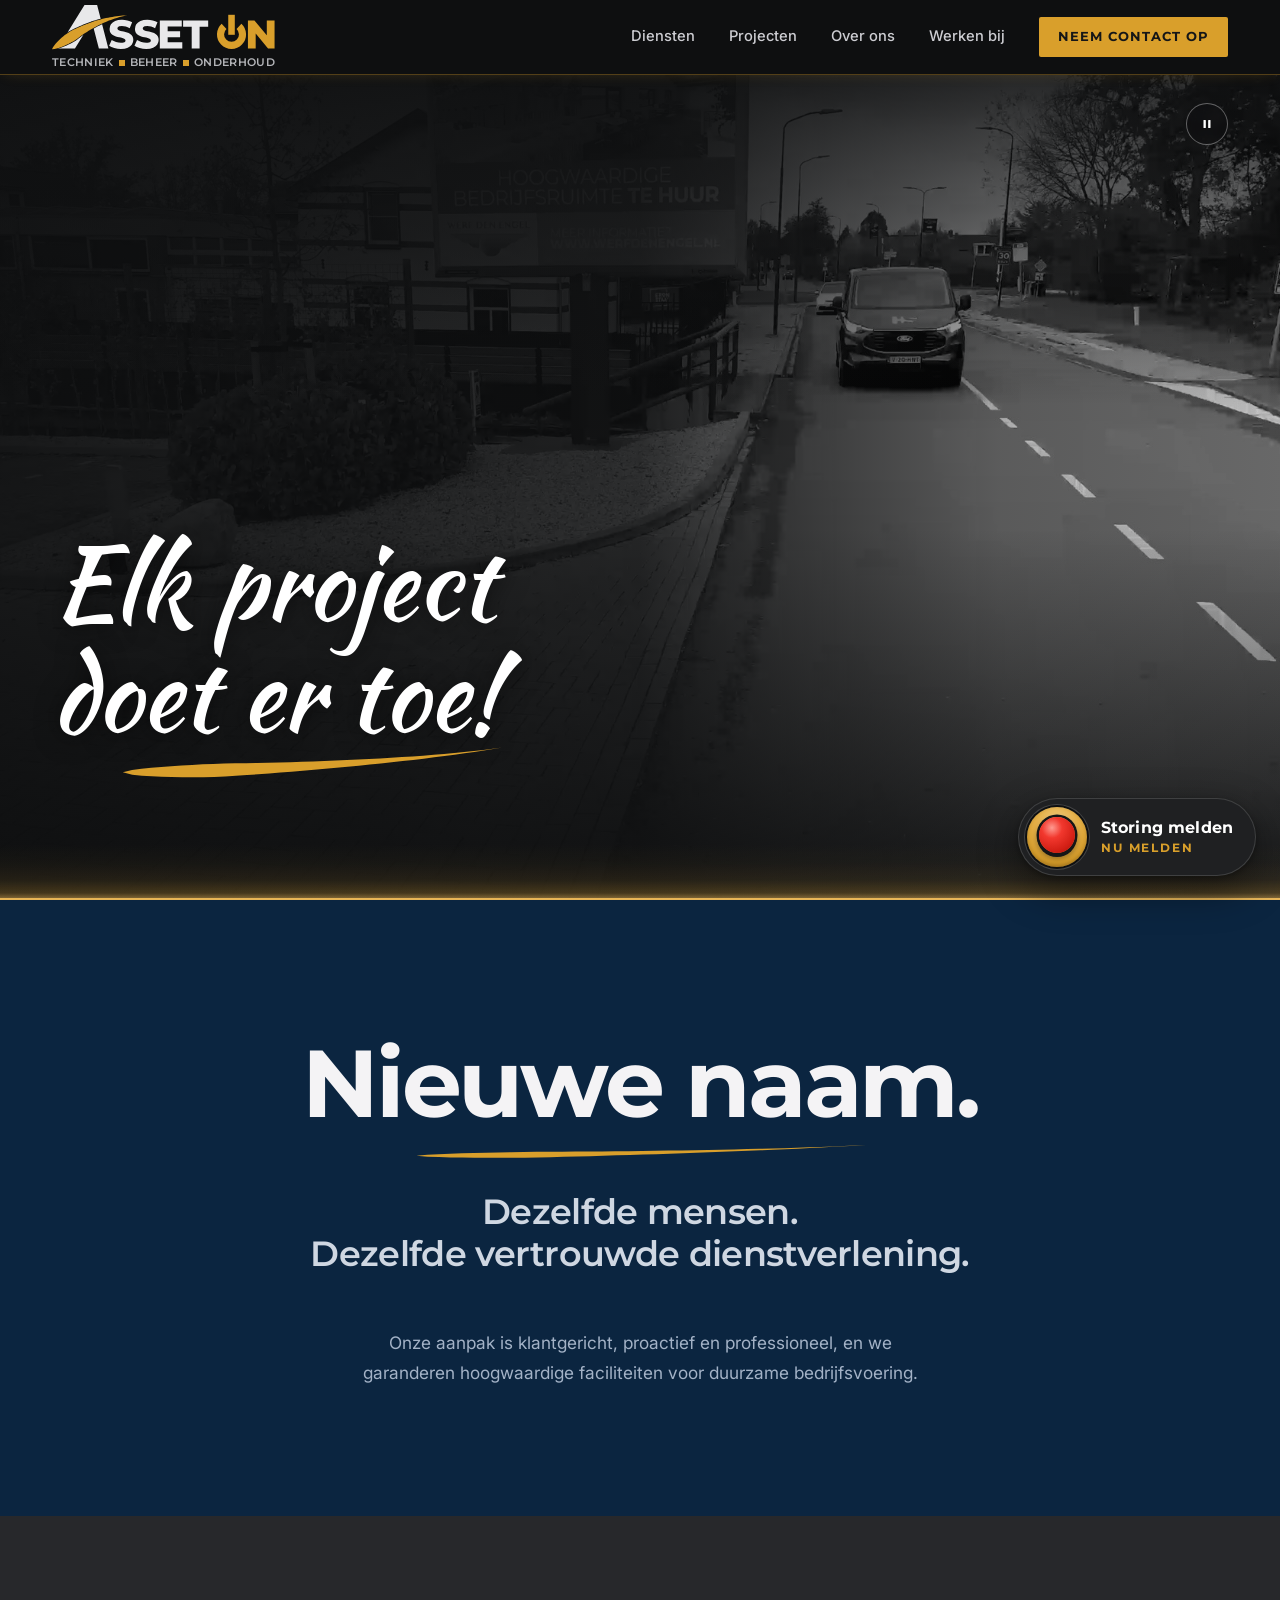
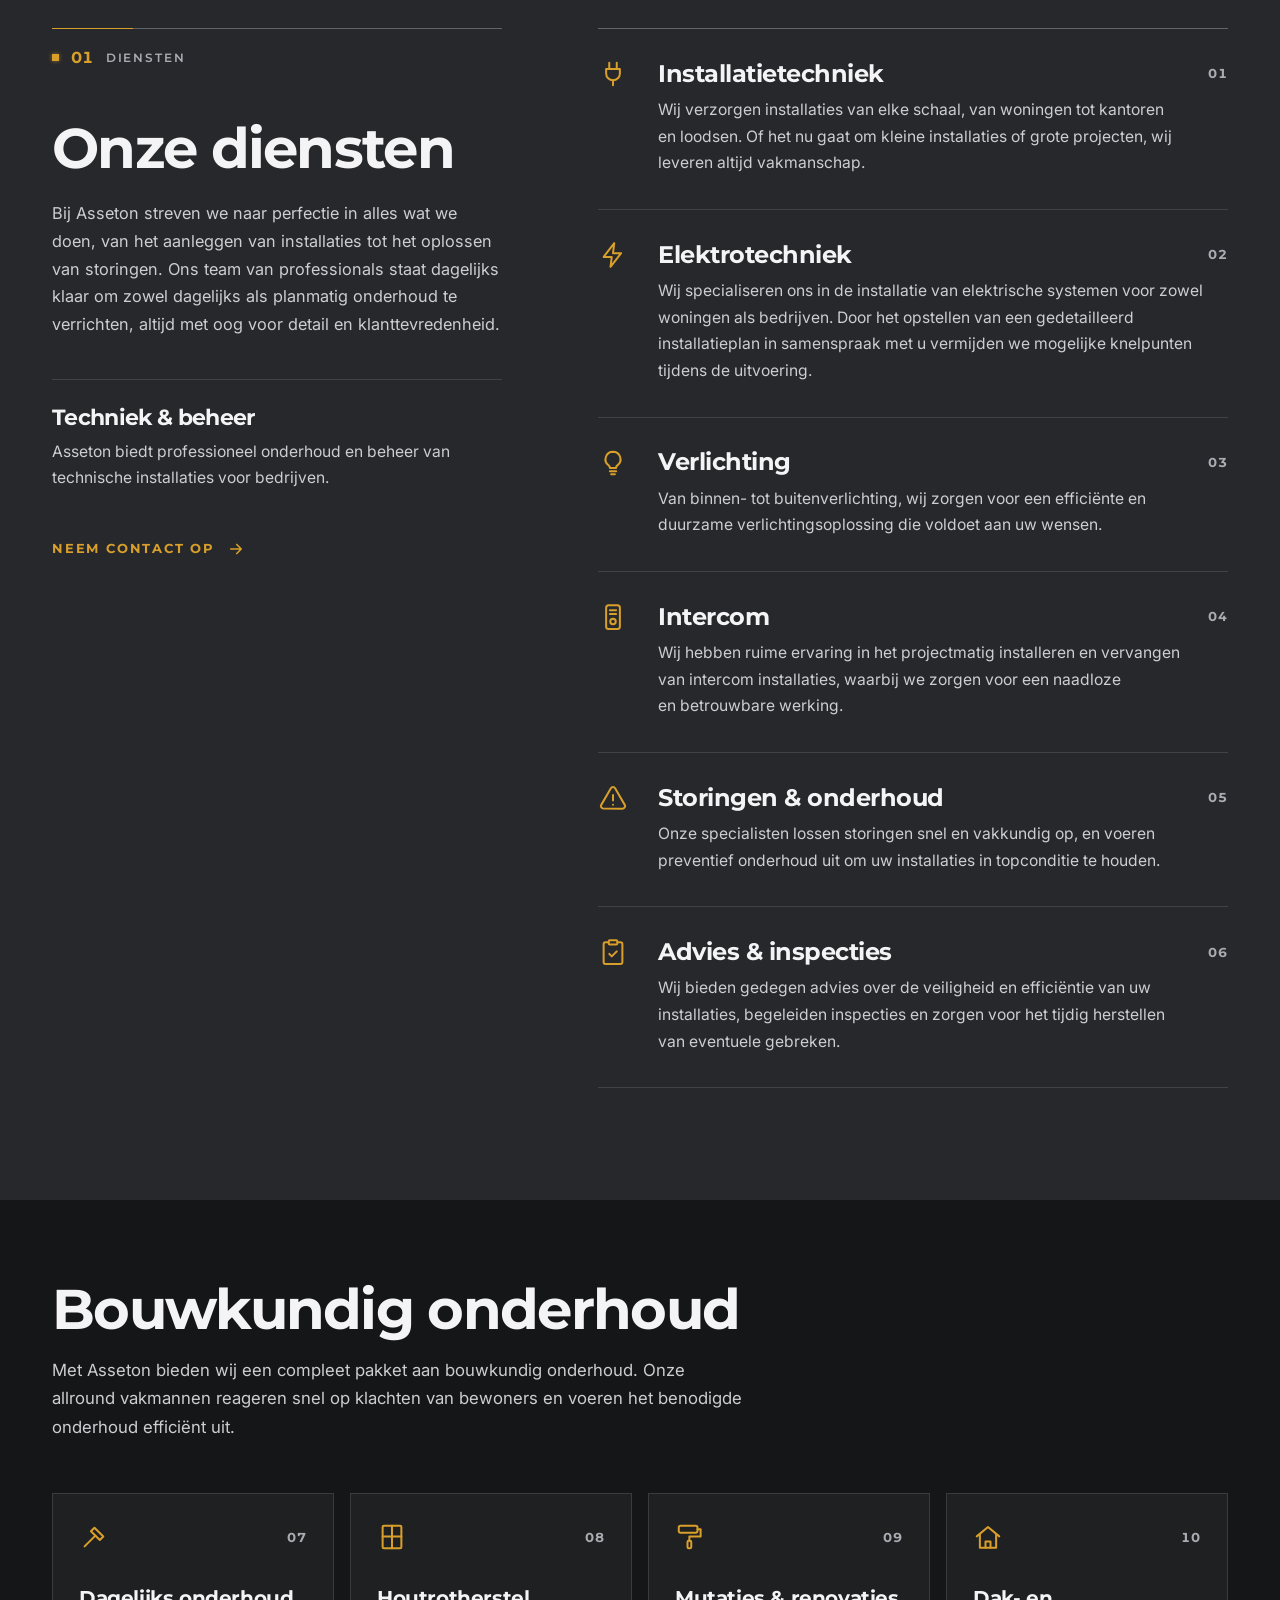
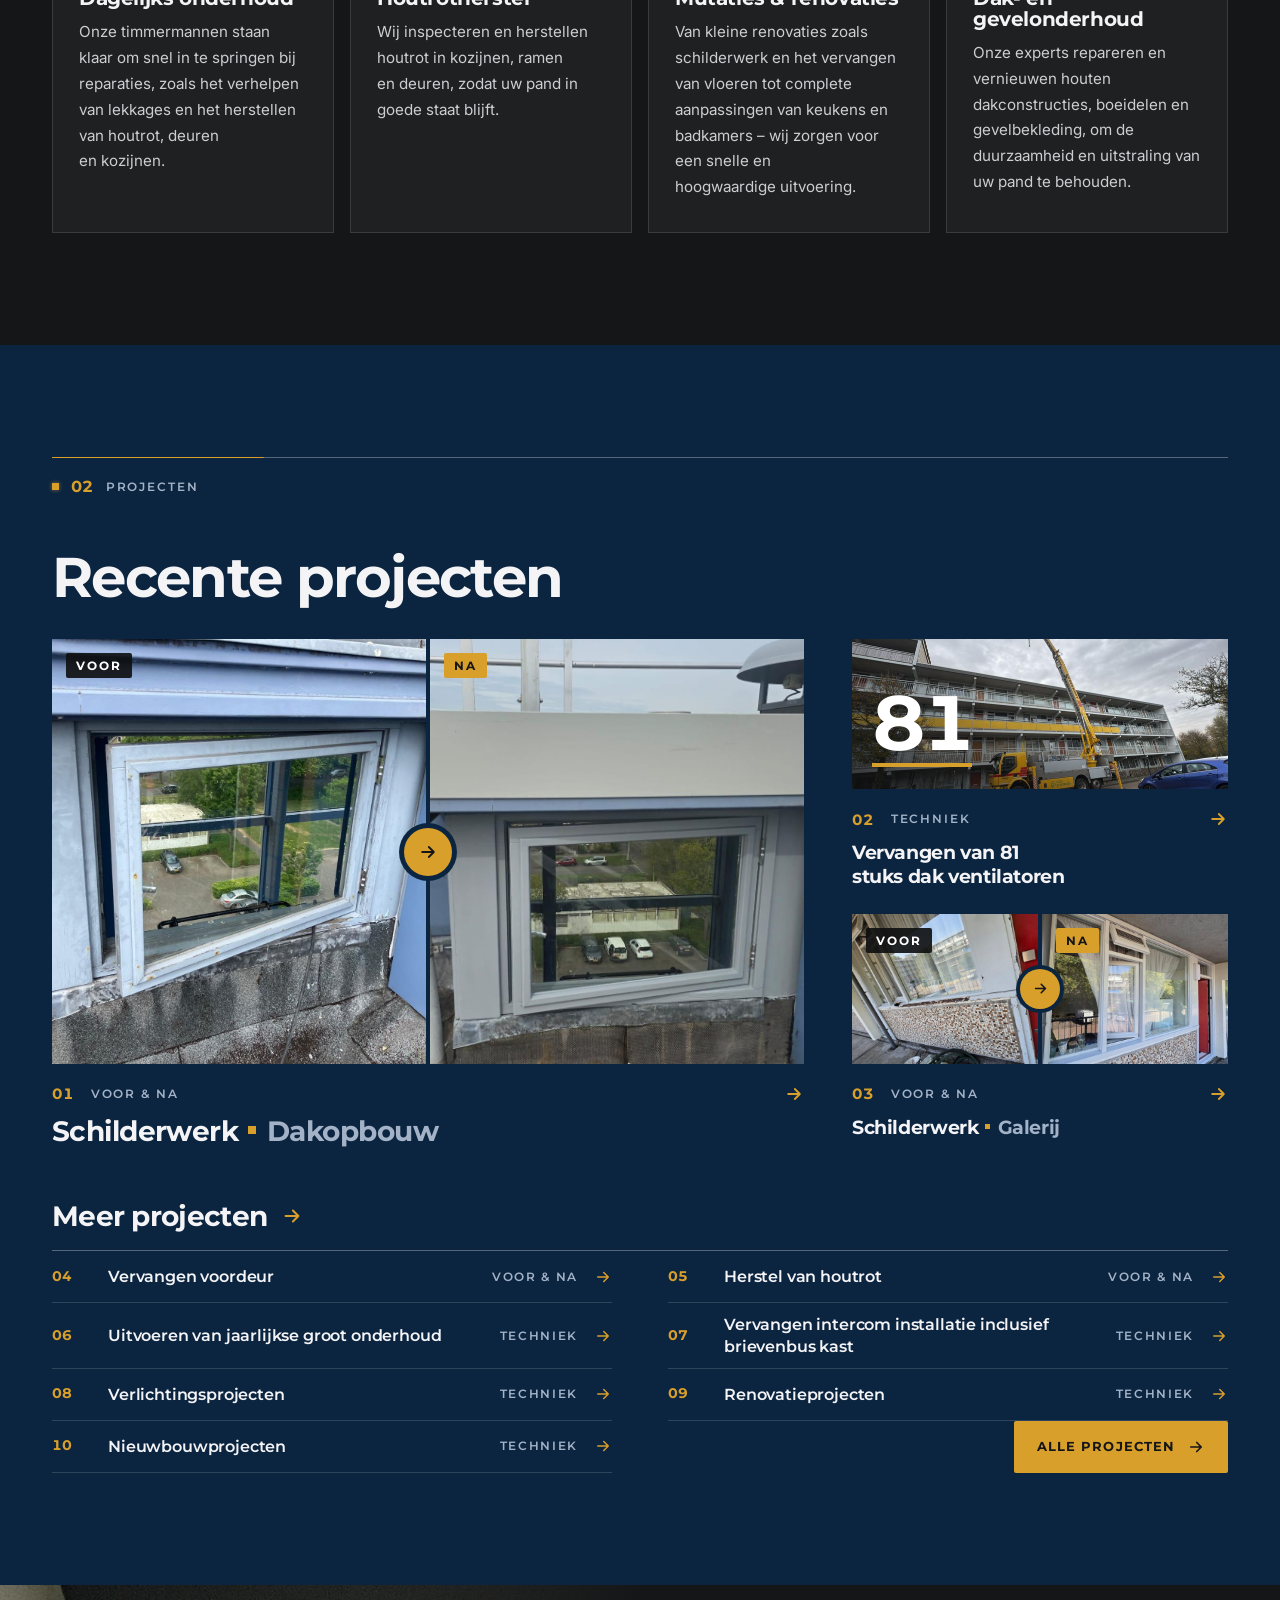
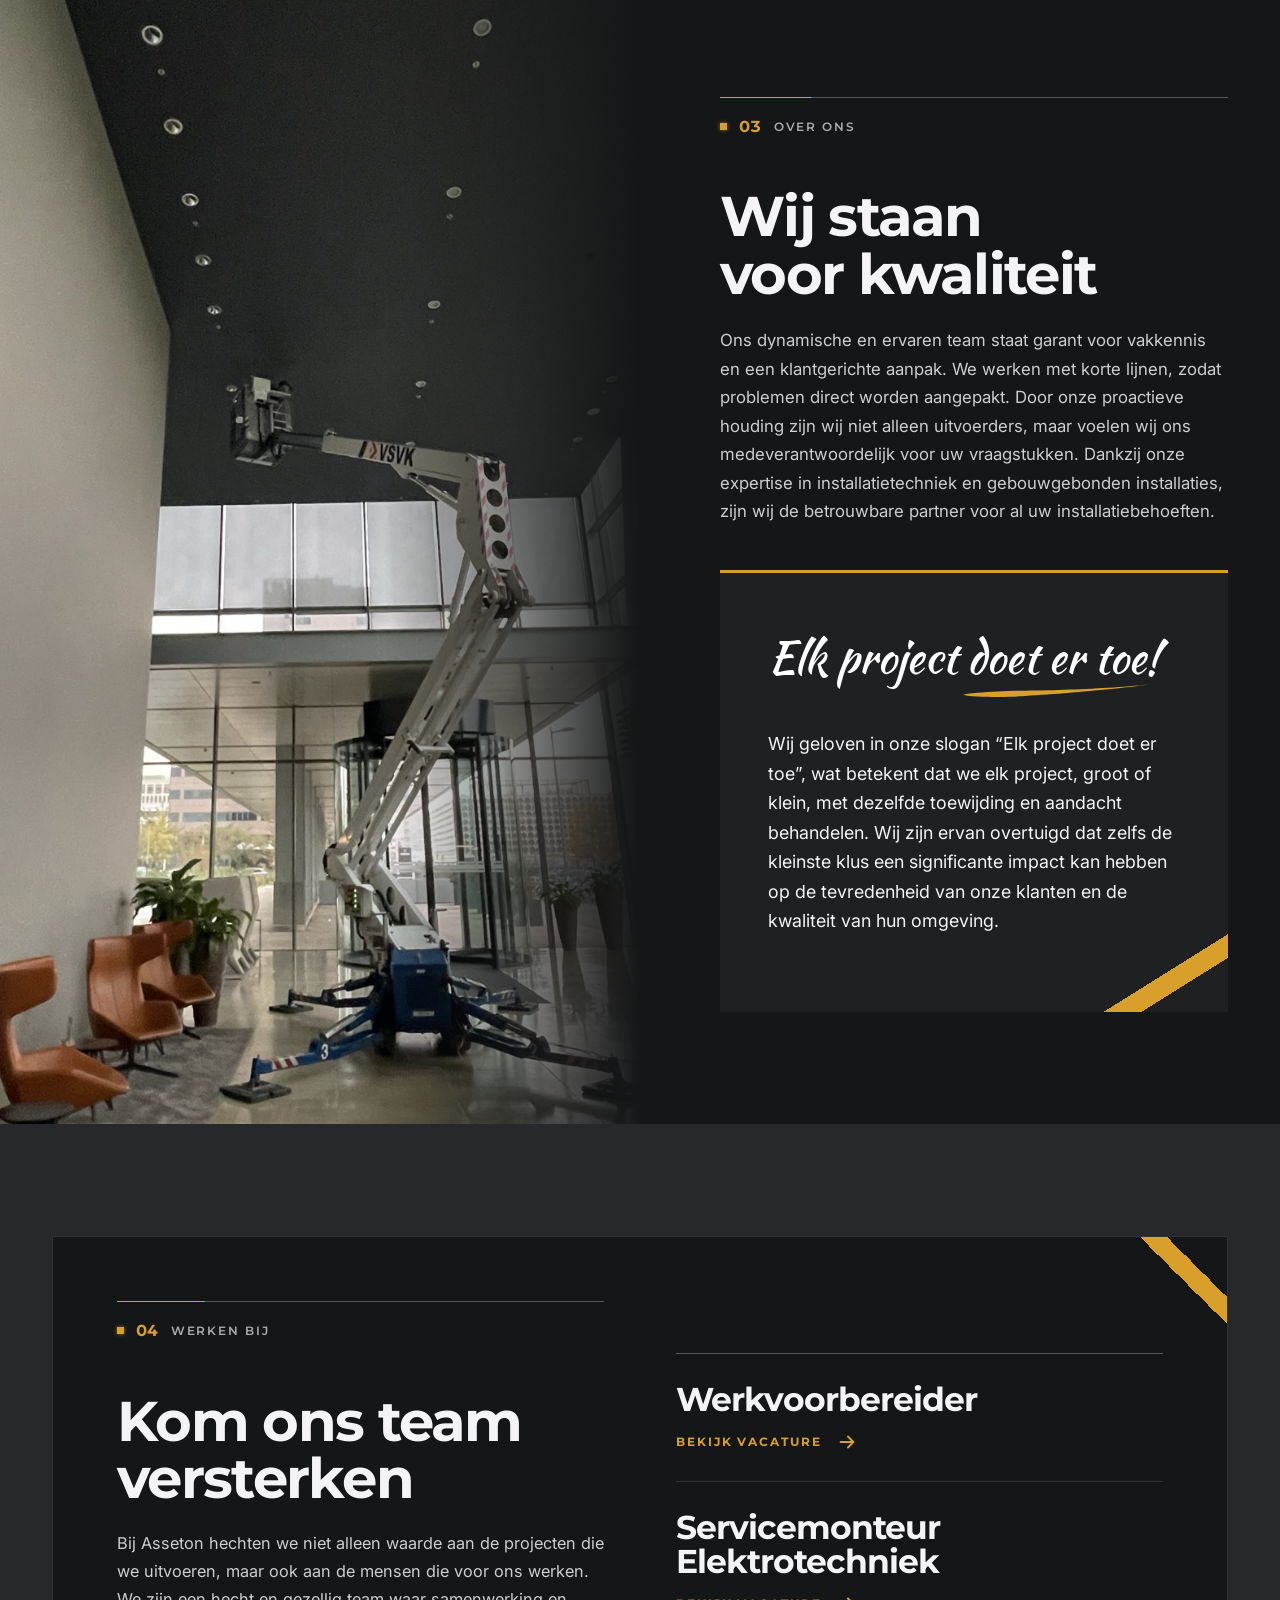
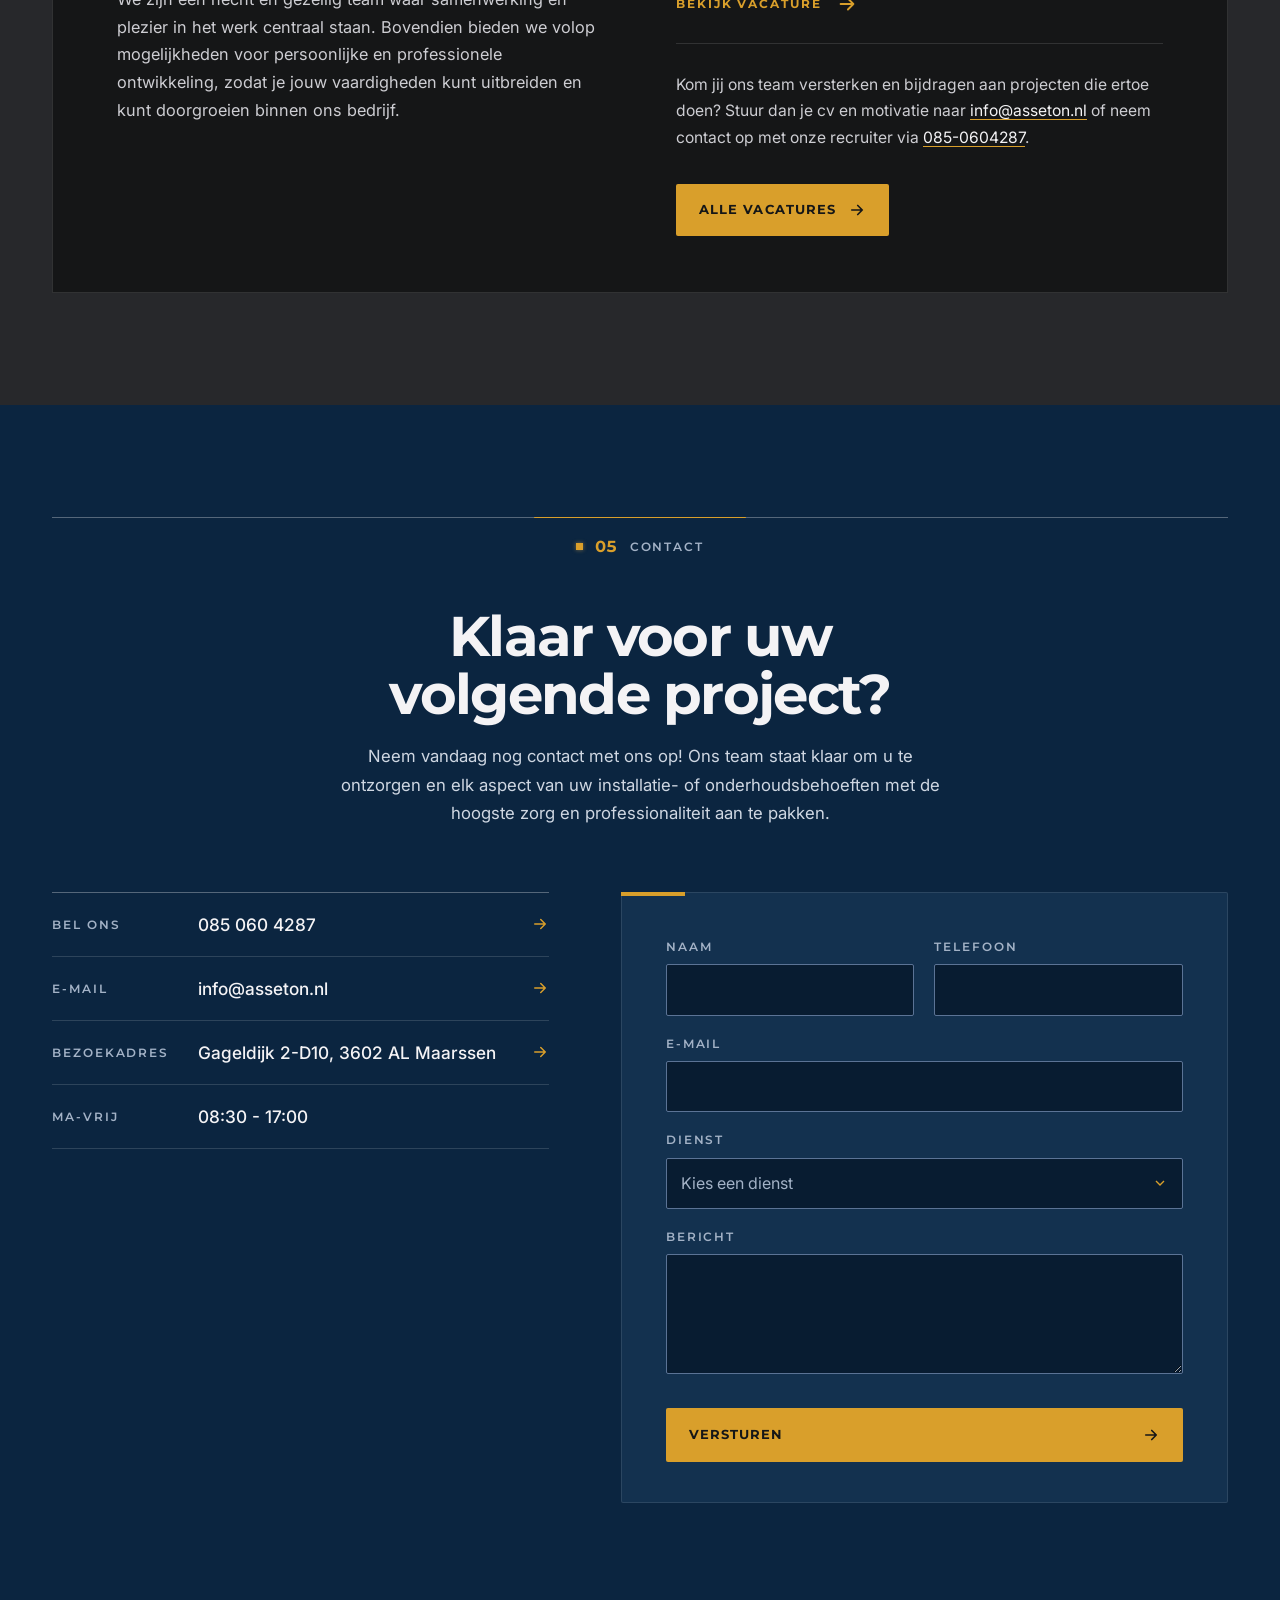
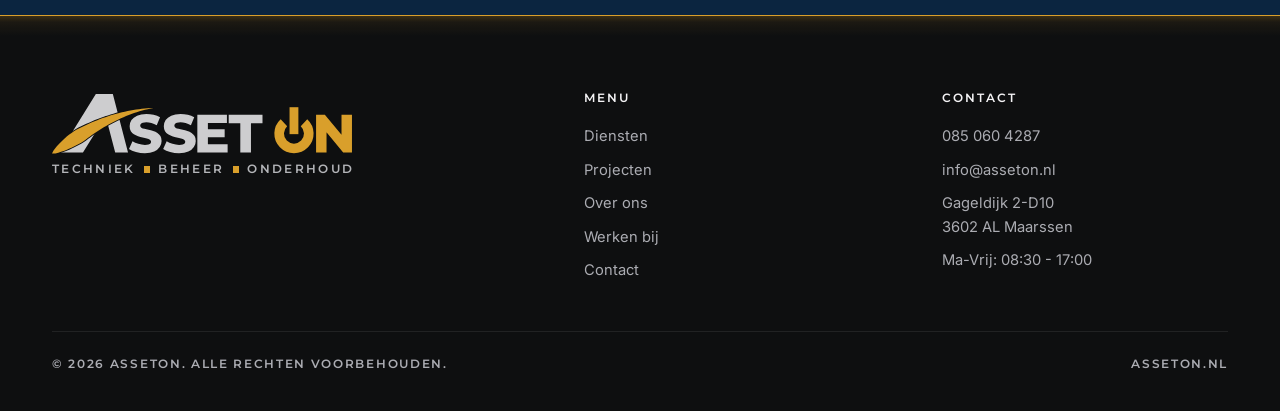
==== commit 1670bf1e: "Navy section tone Co-Authored-By: Claude Opus 5.5 <noreply@anthropic.com>" ====
--- a/index.html
+++ b/index.html
@@ -44,7 +44,7 @@
   "image": "https://asseton.nl/images/over-ons-atrium.jpg"
 }
 </script>
-<link rel="stylesheet" href="assets/site.css?v=7">
+<link rel="stylesheet" href="assets/site.css?v=8">
 </head>
 <body data-page="home">
 <svg width="0" height="0" style="position:absolute" aria-hidden="true" focusable="false"><defs>
@@ -121,7 +121,7 @@
 </div>
 
 <!-- 1 · INTRO -->
-<section id="asseton" class="cool manifest">
+<section id="asseton" class="cool blue manifest">
   <div class="wrap manifest-in">
     <h2 class="statement manifest-h reveal"><span class="st-line m-big">Nieuwe naam.</span> <span class="st-line m-sub">Dezelfde mensen.</span> <span class="st-line m-sub">Dezelfde vertrouwde dienstverlening.</span></h2>
     <p class="manifest-p reveal">Onze aanpak is klantgericht, proactief en professioneel, en we garanderen hoogwaardige faciliteiten voor duurzame&nbsp;bedrijfsvoering.</p>
@@ -200,7 +200,7 @@
 
 <!-- 4 · 02 PROJECTEN: an editorial preview of projecten.html. The same top 3 (numbering, labels, lead photos):
      one large + two smaller, then the other seven as a slim index. Every item links to its project on projecten.html. -->
-<section id="projecten" class="warm">
+<section id="projecten" class="warm blue">
   <div class="wrap">
     <div class="sec-top"><i class="led"></i><span class="n">02</span><span>Projecten</span></div>
     <h2 class="h2-solo reveal">Recente projecten</h2>
@@ -305,7 +305,7 @@
 </section>
 
 <!-- 7 · 05 CONTACT -->
-<section id="contact" class="cool">
+<section id="contact" class="cool blue">
   <div class="wrap">
     <div class="sec-top"><i class="led"></i><span class="n">05</span><span>Contact</span></div>
     <div class="contact-info contact-head reveal">
@@ -380,6 +380,6 @@
 
 
 
-<script src="assets/site.js?v=7"></script>
+<script src="assets/site.js?v=8"></script>
 </body>
 </html>
--- a/assets/site.css
+++ b/assets/site.css
@@ -759,3 +759,14 @@
 
 /* Hero with the slogan only (client's wish, 2026-10-01): no trailing gap under the swoosh */
 .hero-copy > h1:last-child{margin-bottom:.3em}
+
+/* ==== Navy (client 2026-10-01): black, grey and the logo's navy blue as section tones, gold stays the highlight ====
+   Add .blue next to .cool/.warm; every component inside re-reads the surface tokens, so cards, fields and chips turn navy too. */
+:root{--navy:#0B2540;--navy-raise:#13314F;--navy-deep:#081C31}
+.blue{background:var(--navy);color:#CFD7E2;
+  --bg:var(--navy);--umber:var(--navy);--bg-raise:var(--navy-raise);--umber-raise:#1A3A5C;
+  --field:var(--navy-deep);--field-border:#5B7395;--led-off:#2B4463;--pv-stage:var(--navy-deep);
+  --tb:#CFD7E2;--tm:#A3B2C6;--wb:#CFD7E2;--wm:#A3B2C6;
+  --rule:rgba(255,255,255,.14);--rule-strong:rgba(255,255,255,.3)}
+.blue h2,.blue h3,.blue h4{color:var(--t)}
+.blue .sec-top{color:var(--tm)}
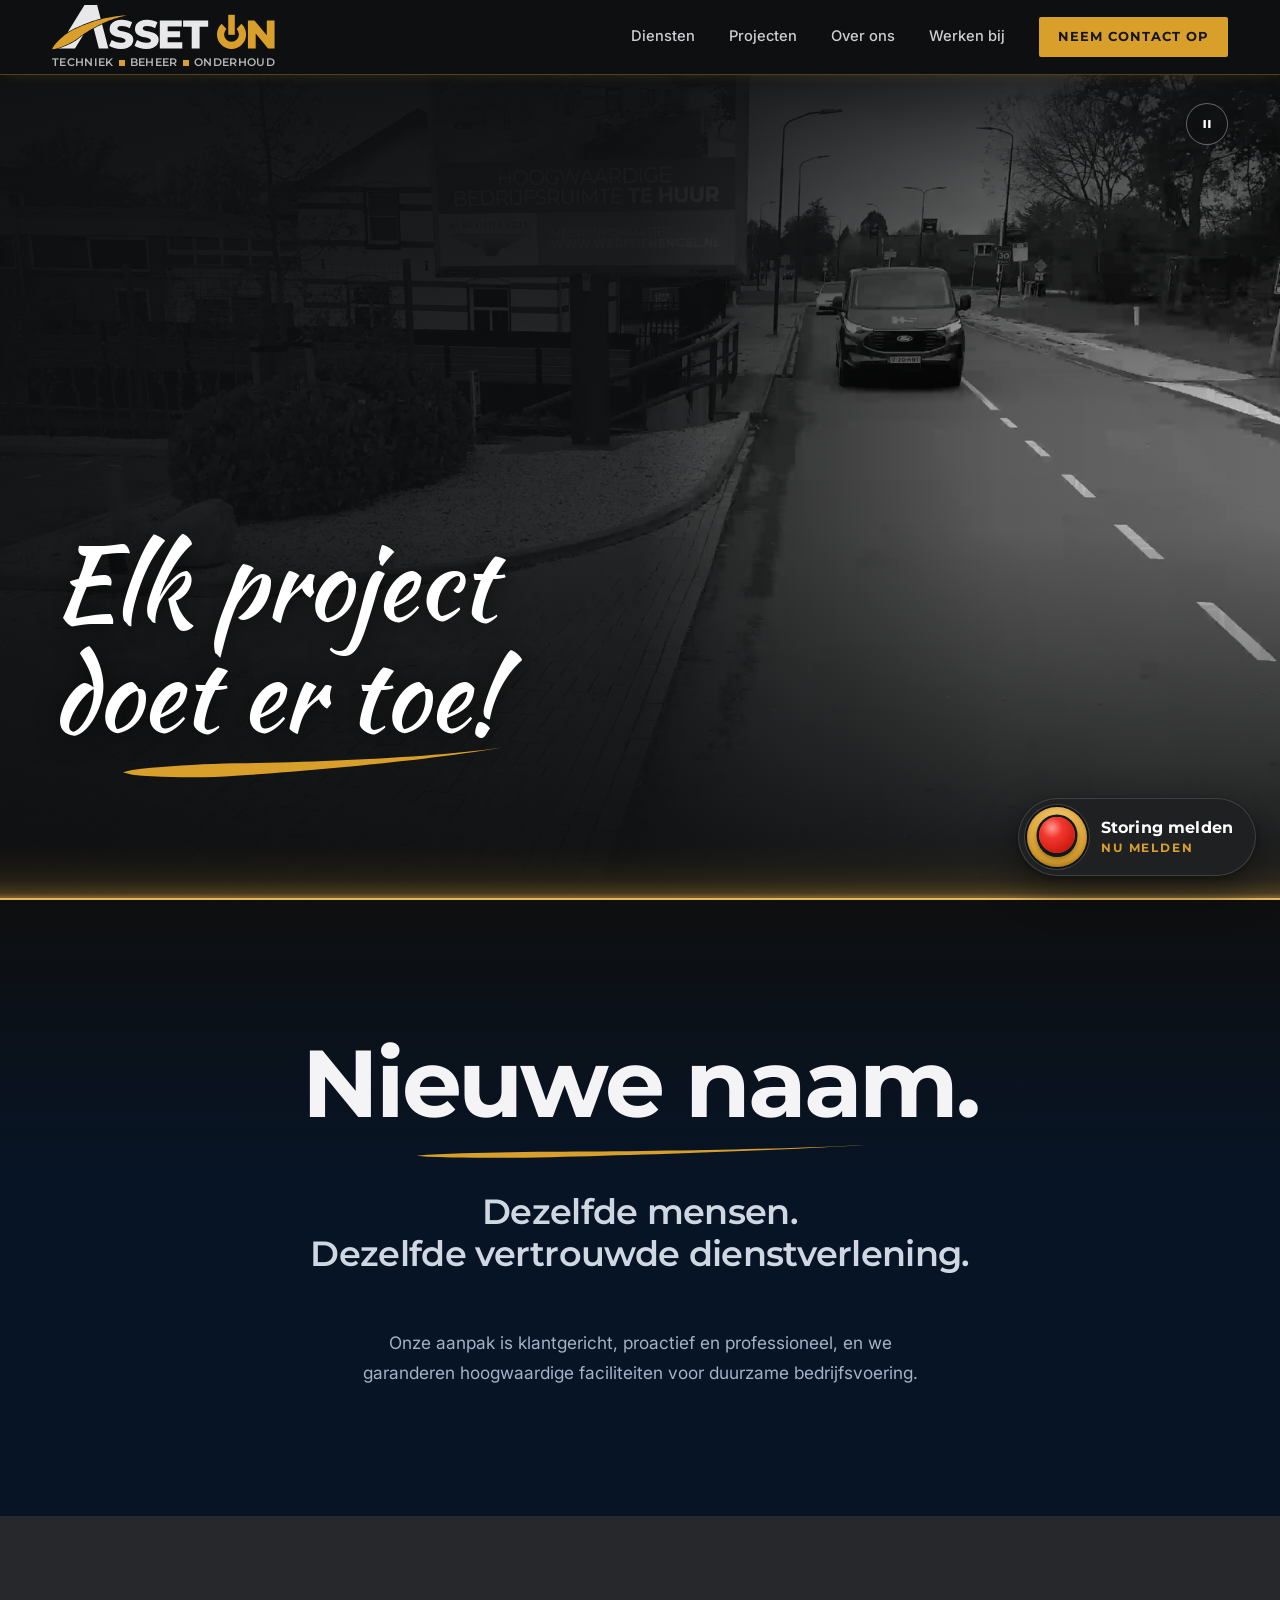
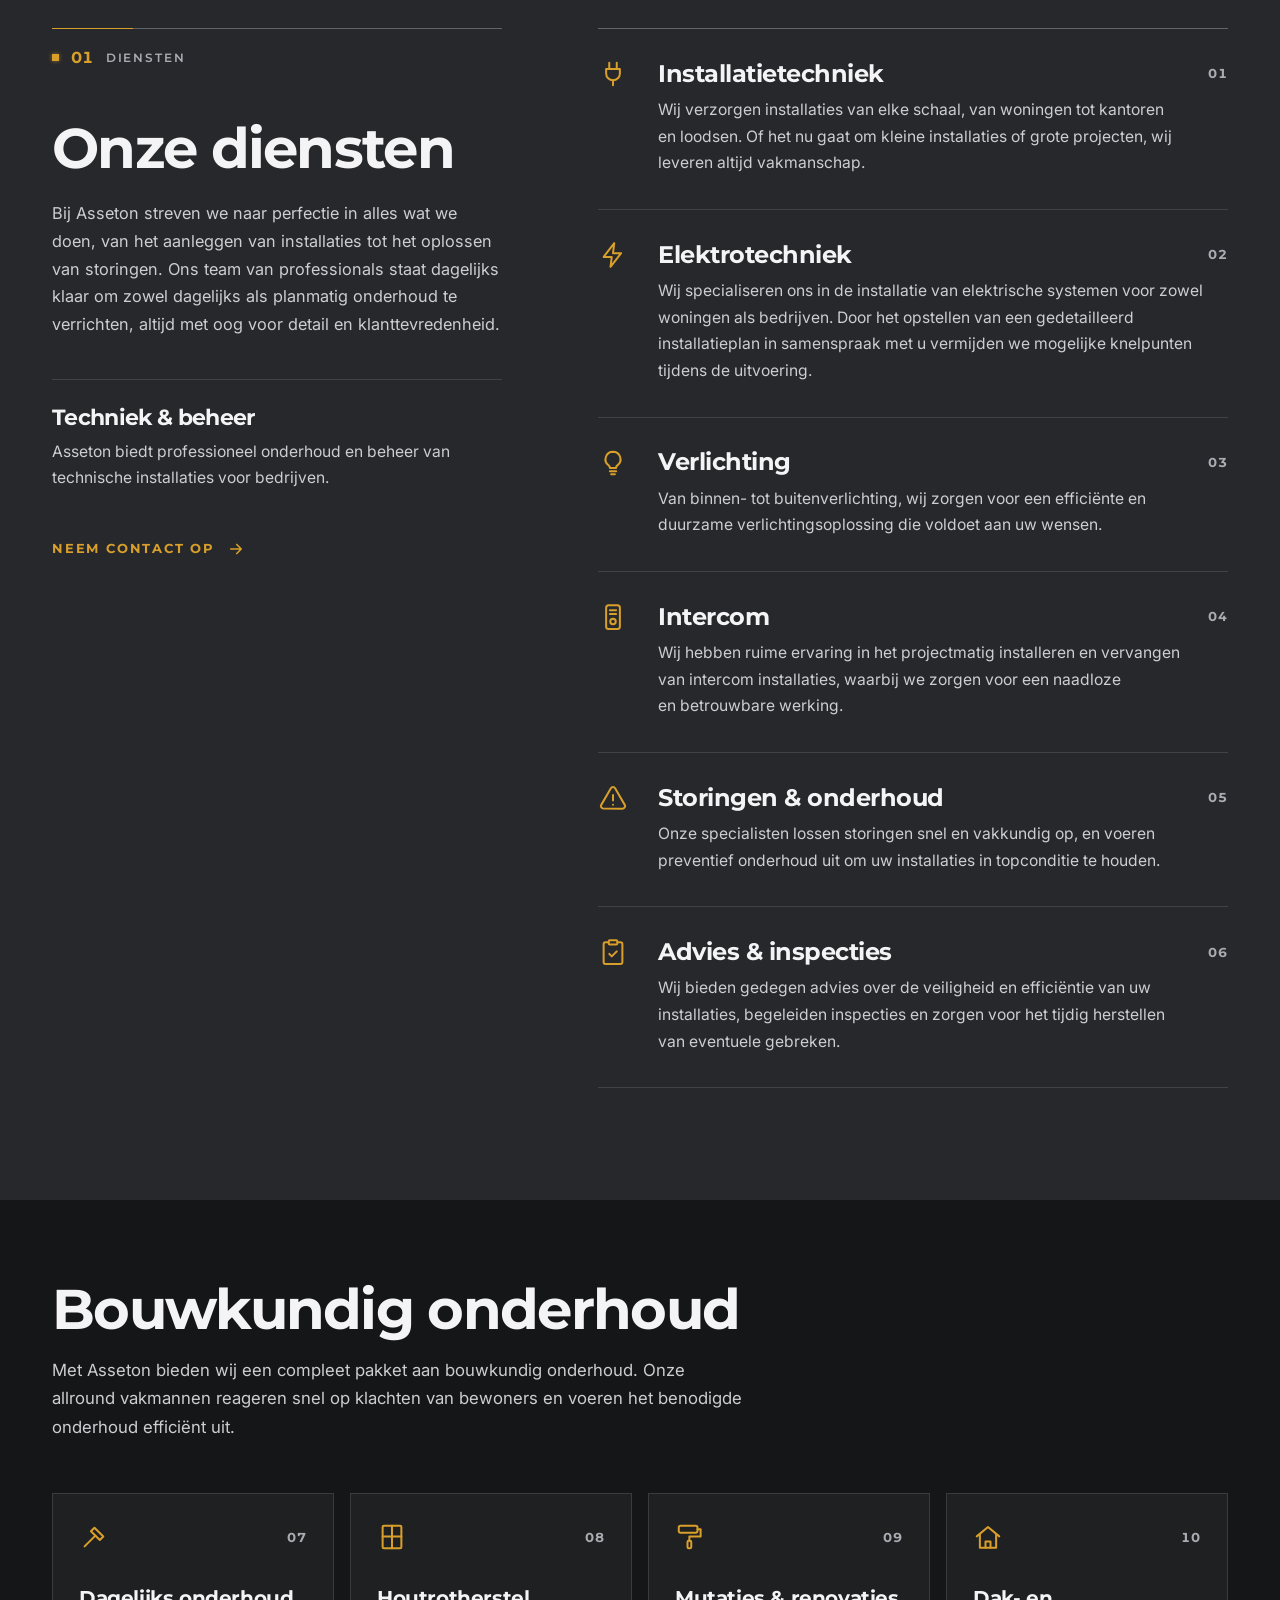
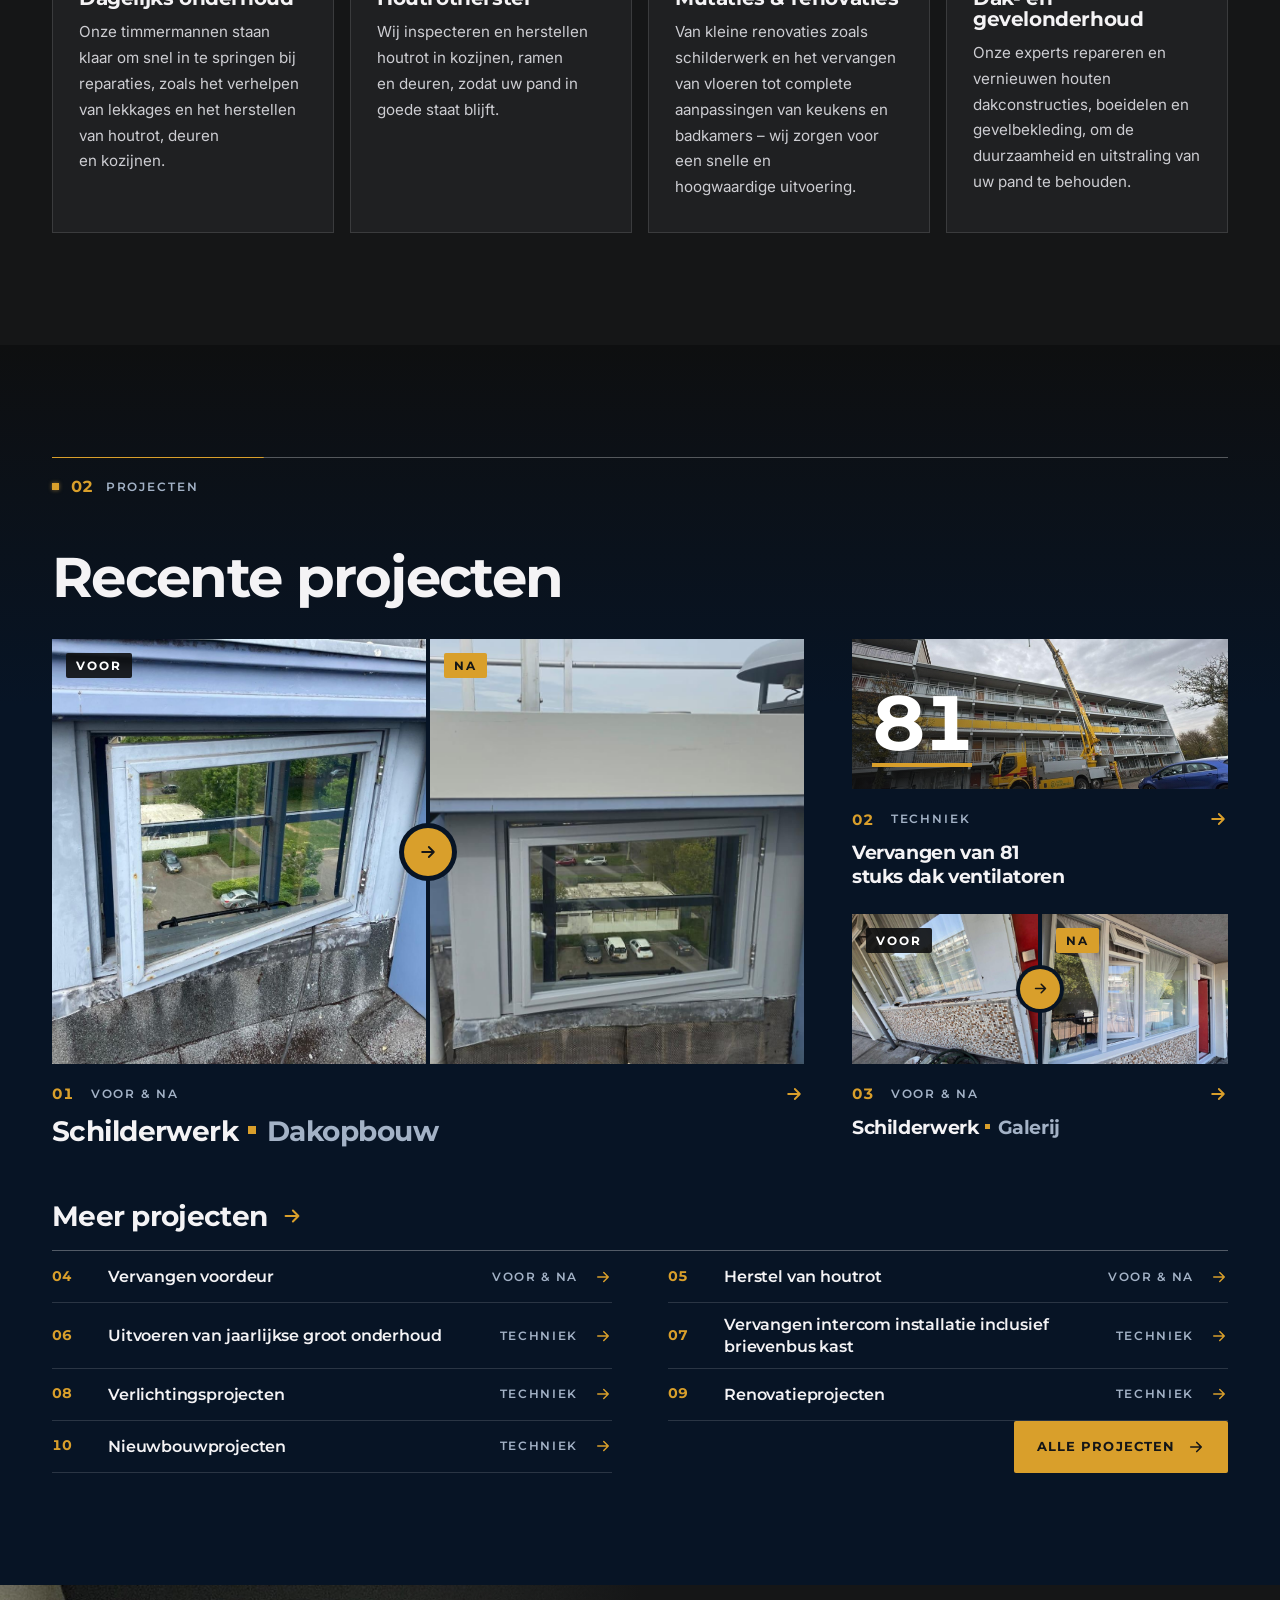
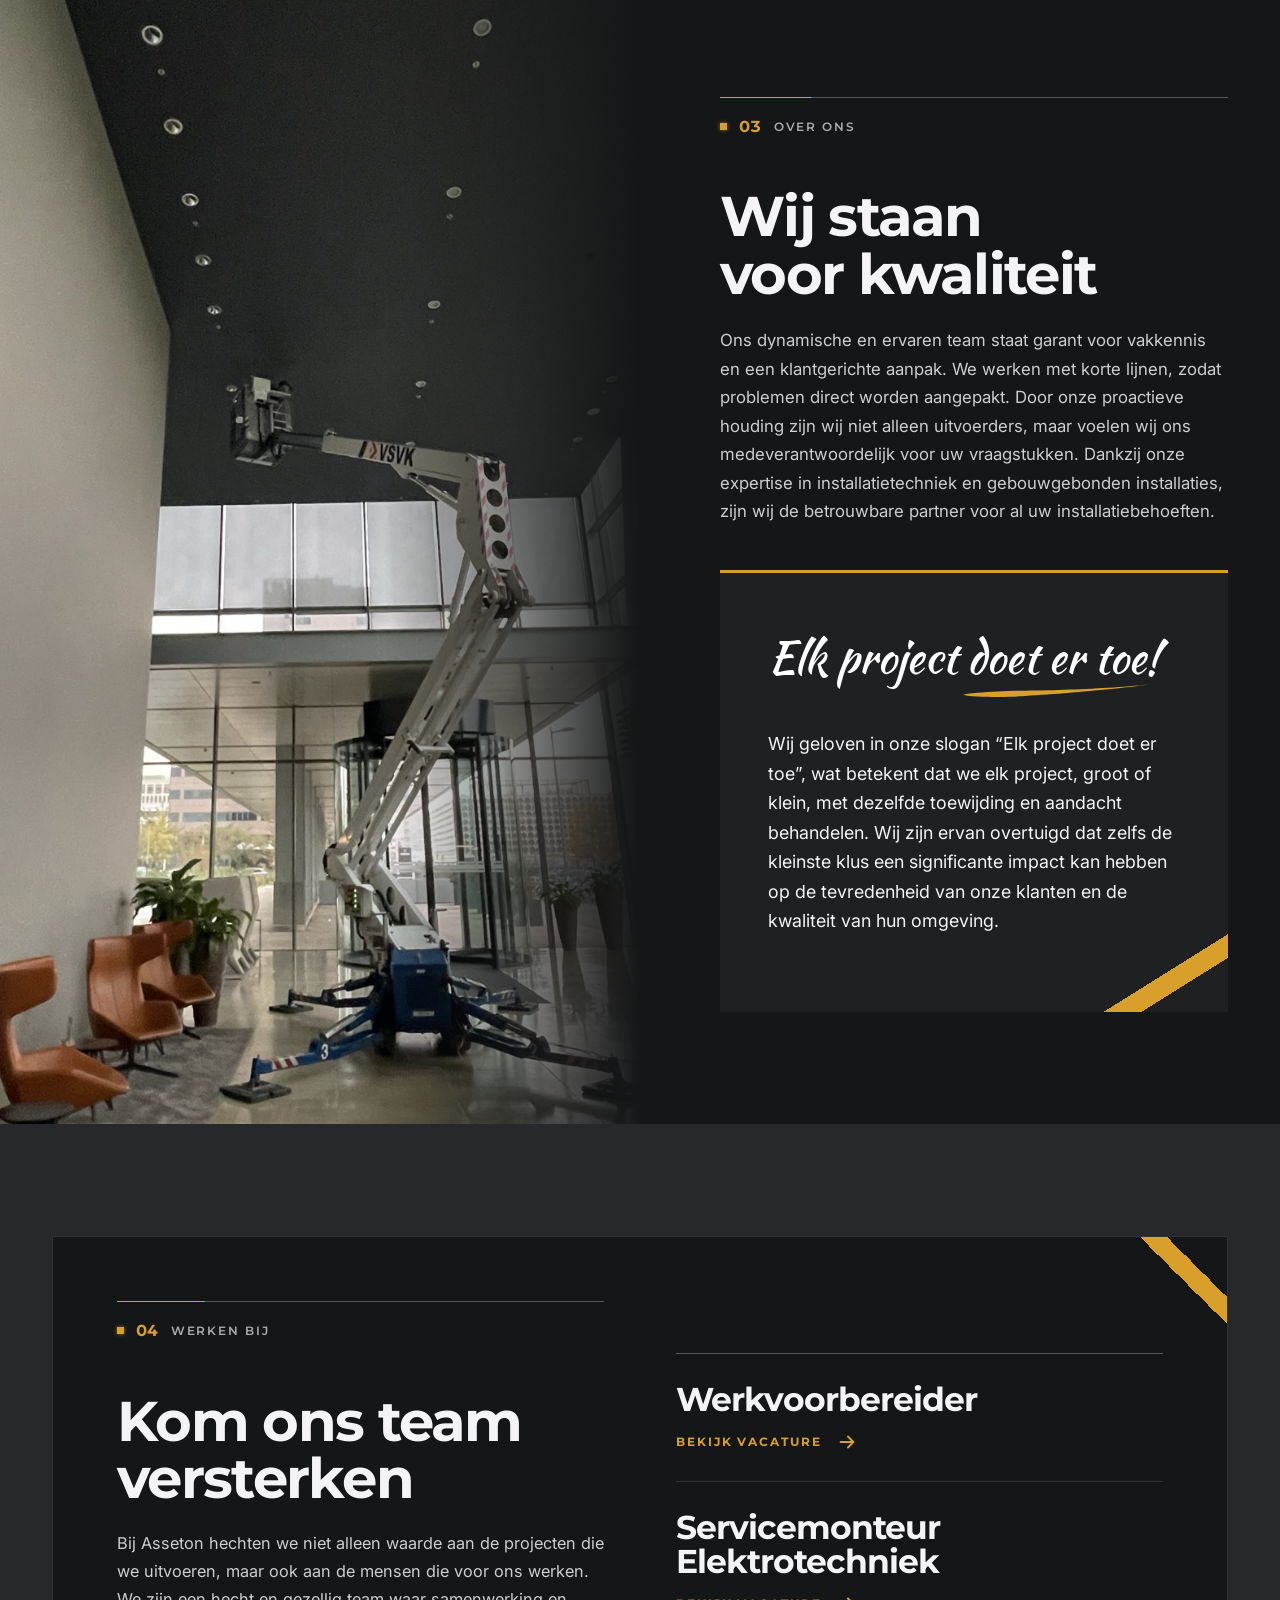
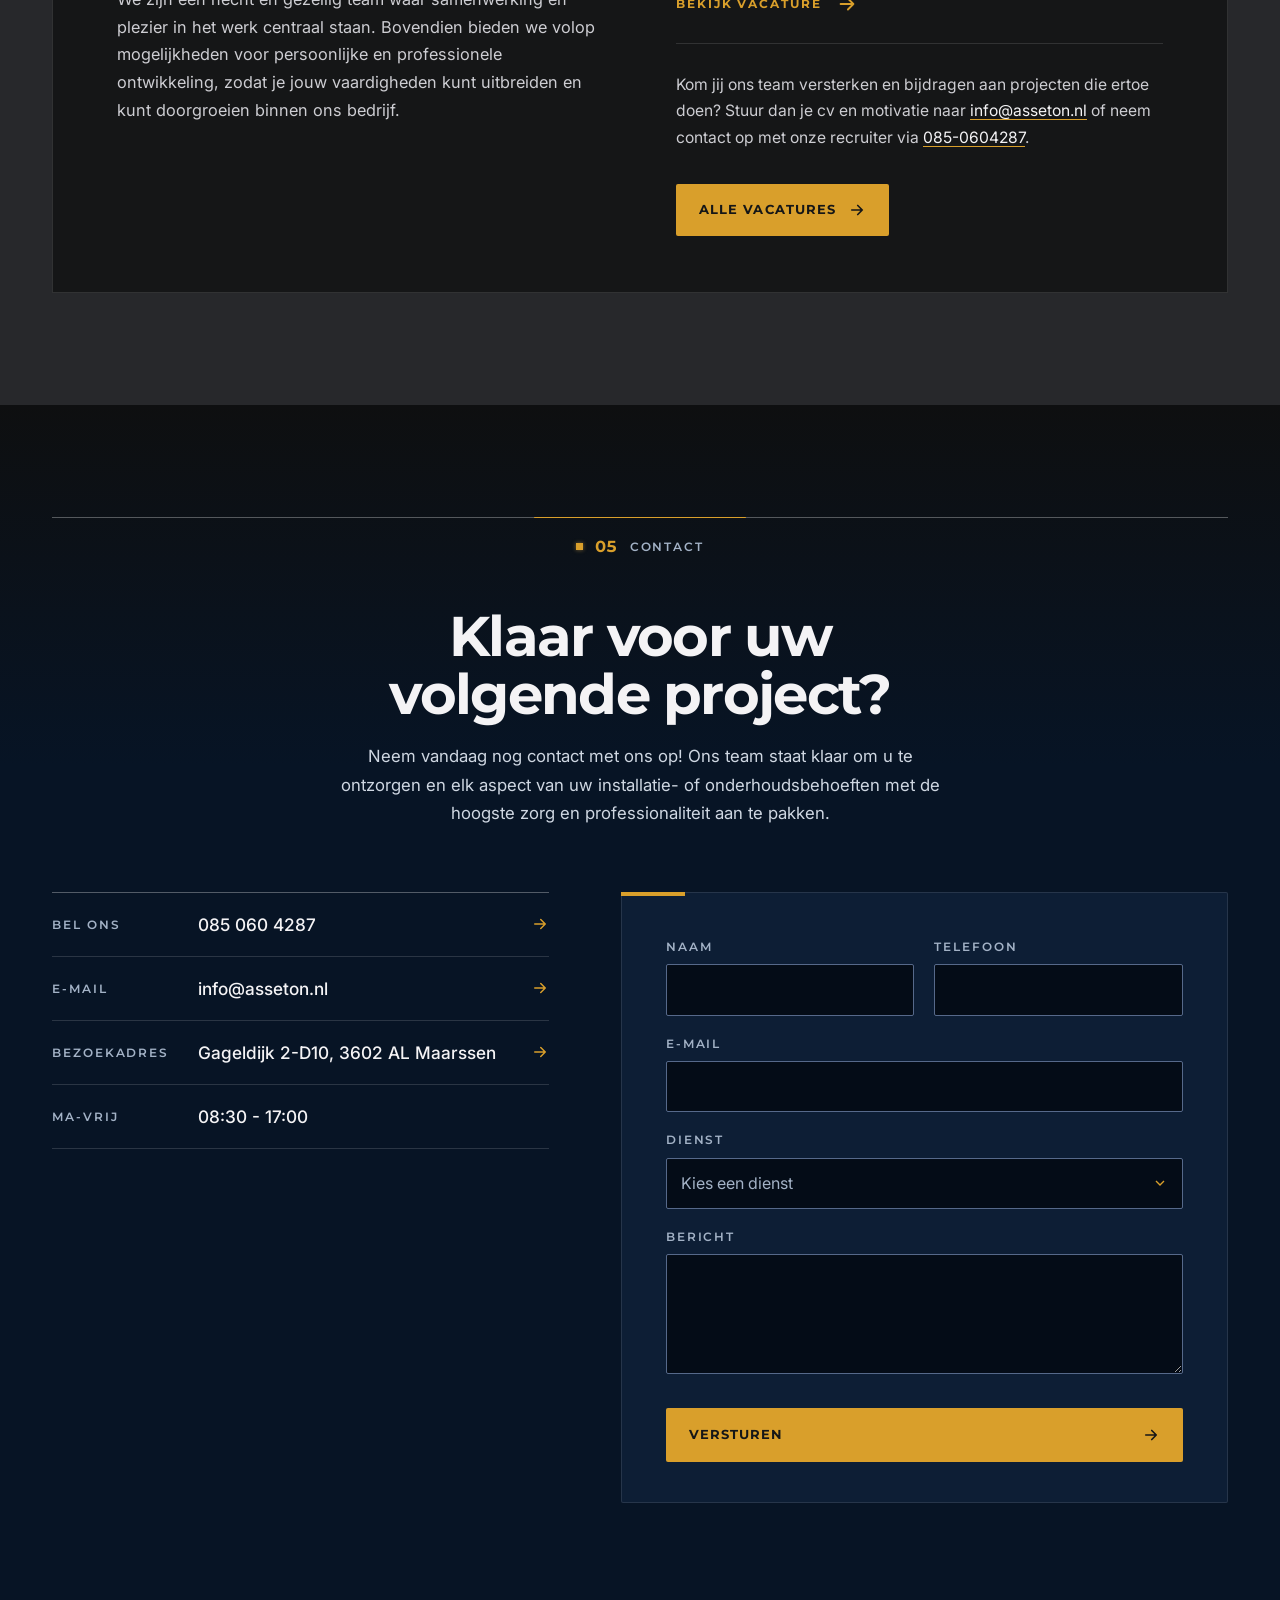
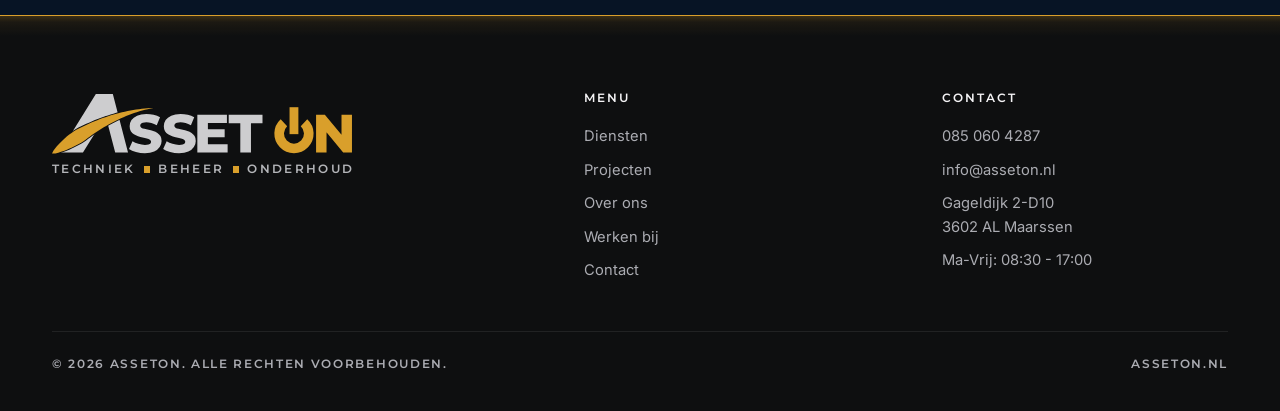
==== commit 793126a8: "Darker navy, fades in from black Co-Authored-By: Claude Opus 5.5 <noreply@anthropic.com>" ====
--- a/index.html
+++ b/index.html
@@ -44,7 +44,7 @@
   "image": "https://asseton.nl/images/over-ons-atrium.jpg"
 }
 </script>
-<link rel="stylesheet" href="assets/site.css?v=8">
+<link rel="stylesheet" href="assets/site.css?v=9">
 </head>
 <body data-page="home">
 <svg width="0" height="0" style="position:absolute" aria-hidden="true" focusable="false"><defs>
@@ -380,6 +380,6 @@
 
 
 
-<script src="assets/site.js?v=8"></script>
+<script src="assets/site.js?v=9"></script>
 </body>
 </html>
--- a/assets/site.css
+++ b/assets/site.css
@@ -762,11 +762,13 @@
 
 /* ==== Navy (client 2026-10-01): black, grey and the logo's navy blue as section tones, gold stays the highlight ====
    Add .blue next to .cool/.warm; every component inside re-reads the surface tokens, so cards, fields and chips turn navy too. */
-:root{--navy:#0B2540;--navy-raise:#13314F;--navy-deep:#081C31}
+:root{--navy:#071425;--navy-raise:#0D1E35;--navy-deep:#040C17}
 .blue{background:var(--navy);color:#CFD7E2;
-  --bg:var(--navy);--umber:var(--navy);--bg-raise:var(--navy-raise);--umber-raise:#1A3A5C;
-  --field:var(--navy-deep);--field-border:#5B7395;--led-off:#2B4463;--pv-stage:var(--navy-deep);
+  --bg:var(--navy);--umber:var(--navy);--bg-raise:var(--navy-raise);--umber-raise:#14294A;
+  --field:var(--navy-deep);--field-border:#56698A;--led-off:#22344F;--pv-stage:var(--navy-deep);
   --tb:#CFD7E2;--tm:#A3B2C6;--wb:#CFD7E2;--wm:#A3B2C6;
   --rule:rgba(255,255,255,.14);--rule-strong:rgba(255,255,255,.3)}
 .blue h2,.blue h3,.blue h4{color:var(--t)}
 .blue .sec-top{color:var(--tm)}
+/* soften the switch to blue: each navy section fades in from black at the top instead of starting with a hard colour change */
+.blue{background:linear-gradient(180deg,var(--ink) 0,var(--navy) min(360px,45%),var(--navy) 100%)}
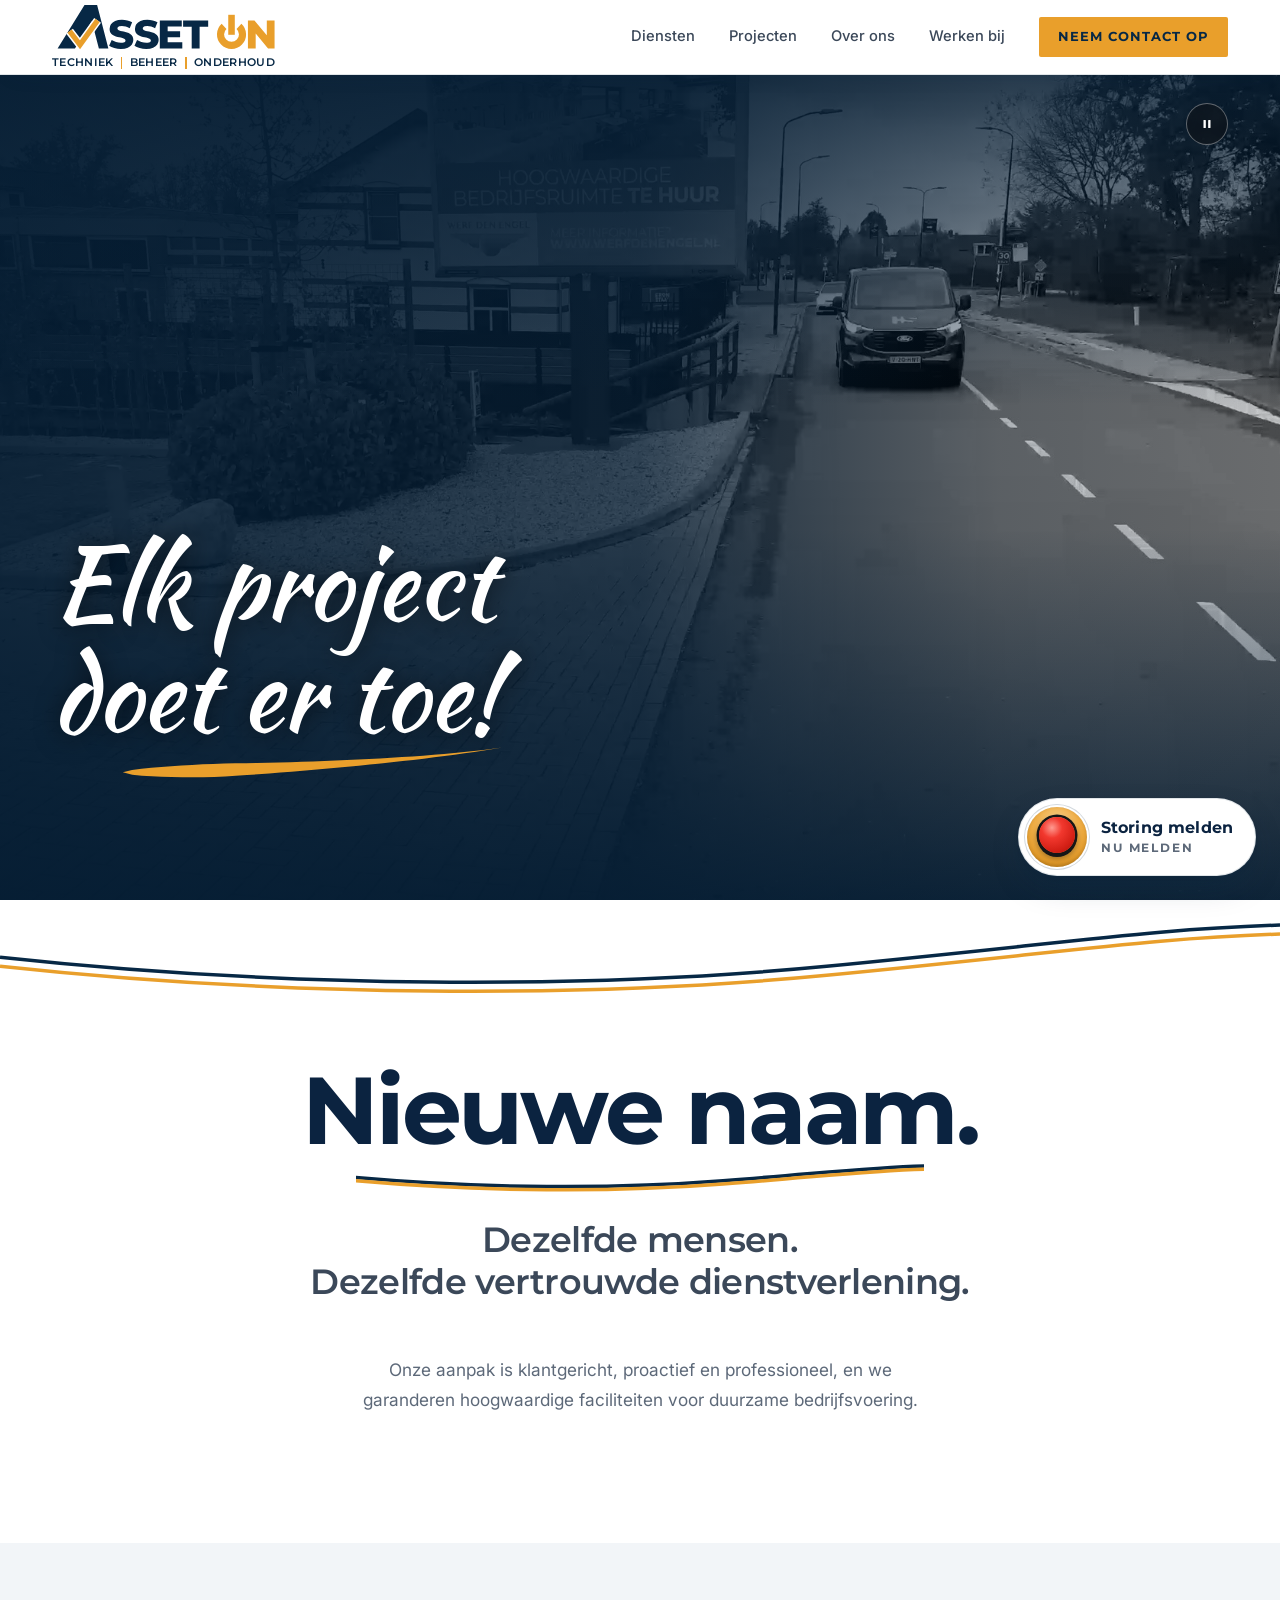
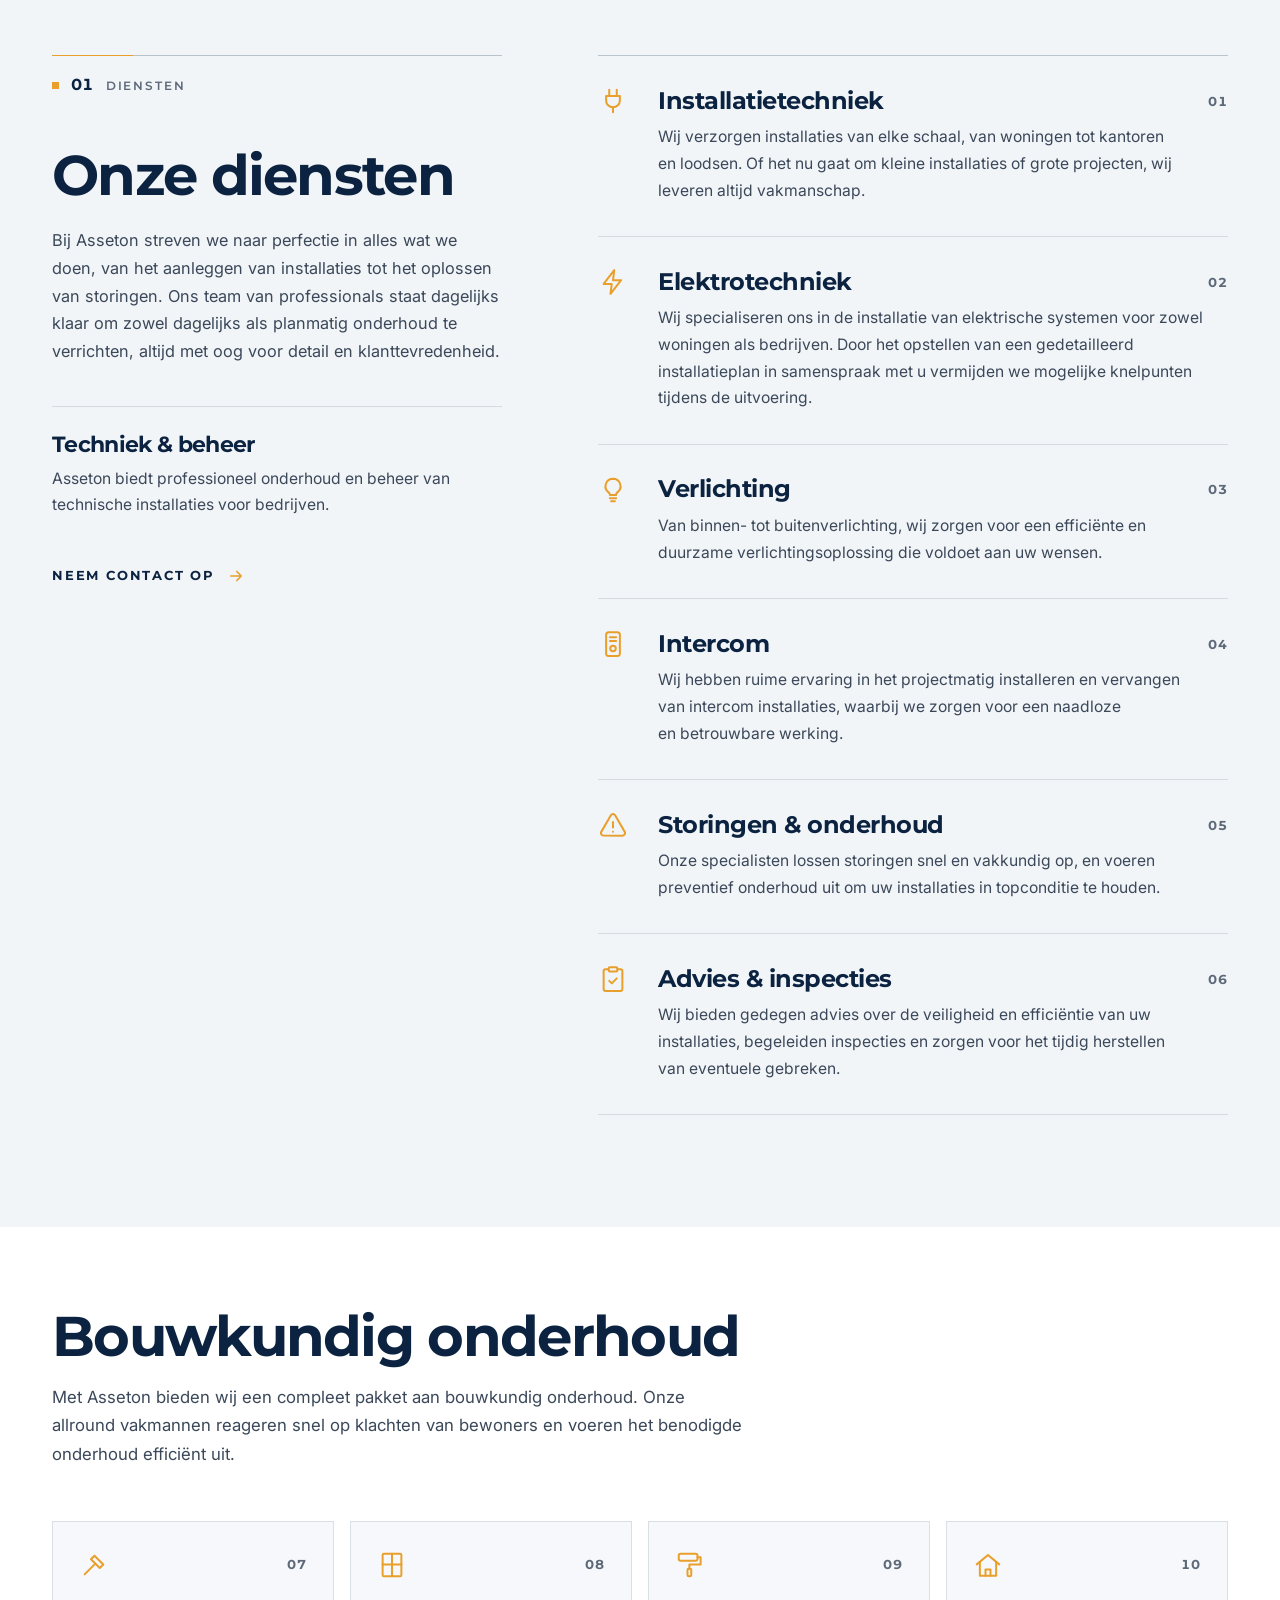
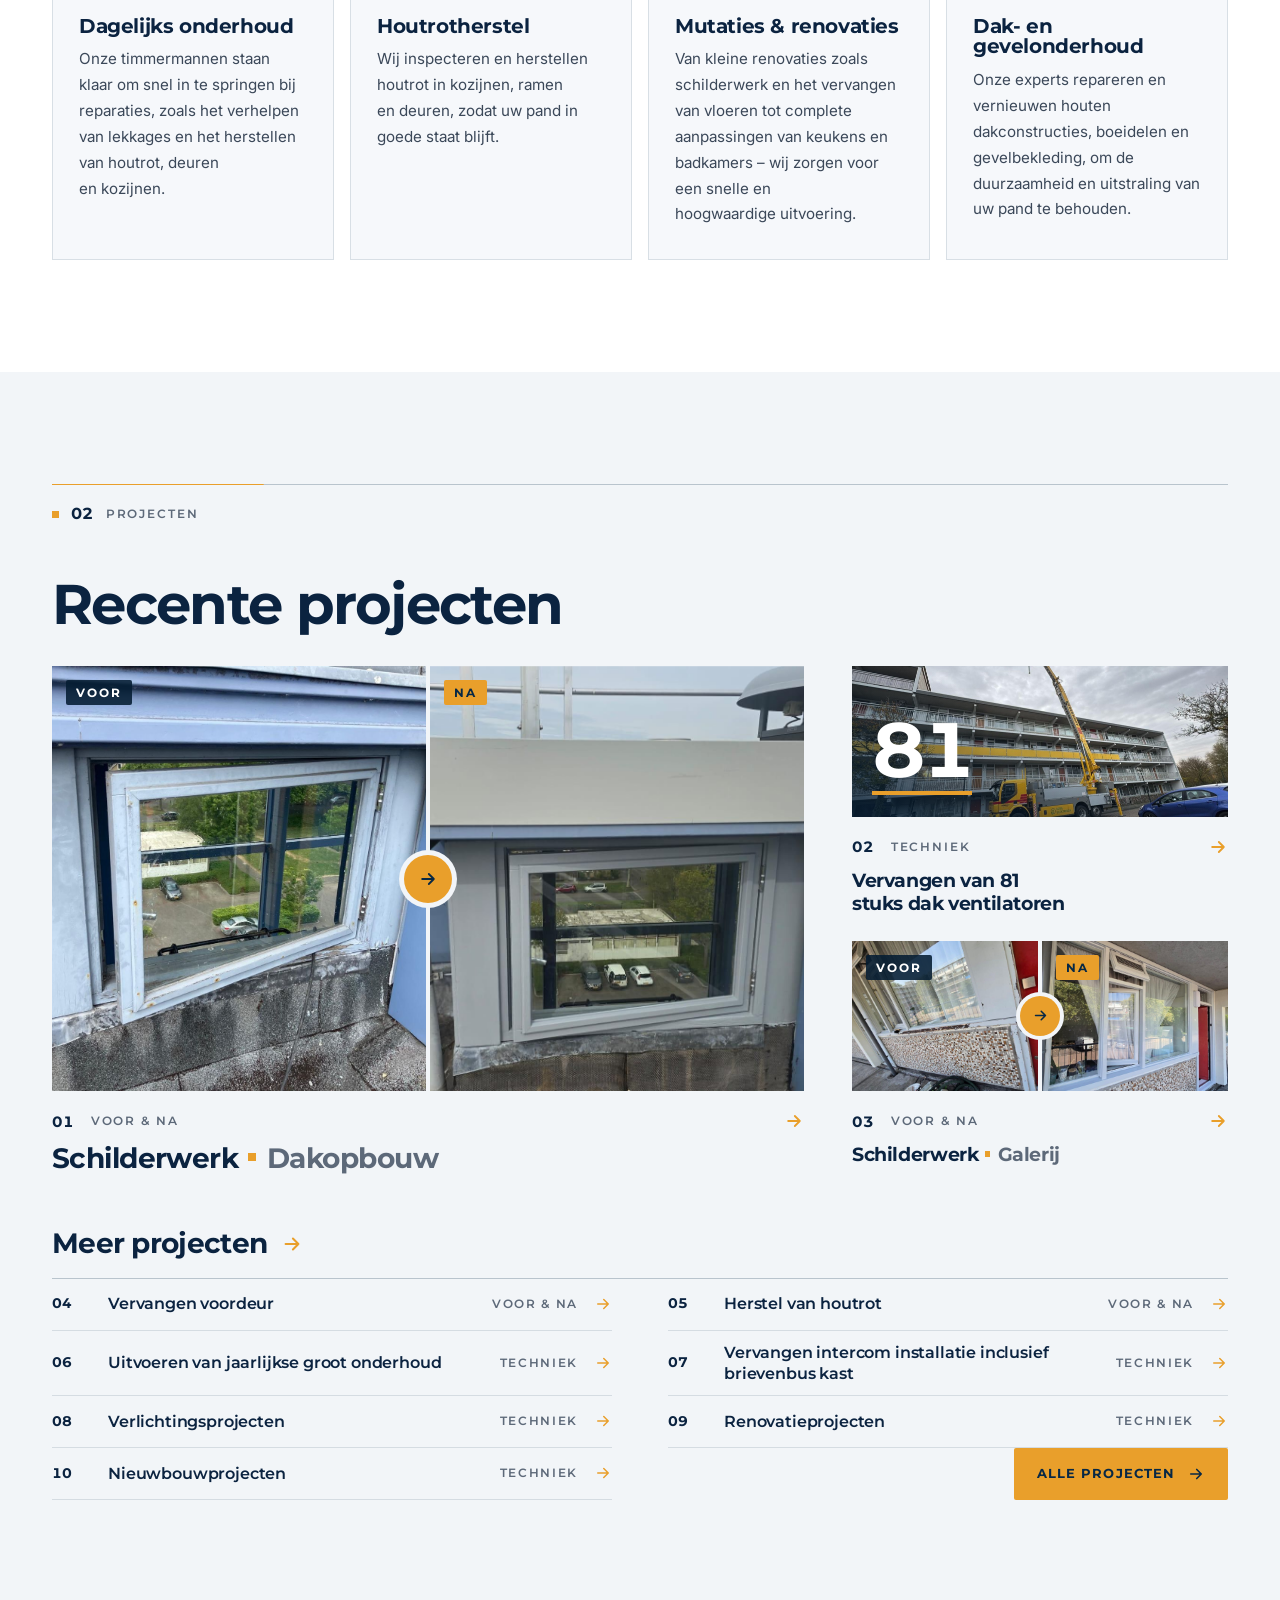
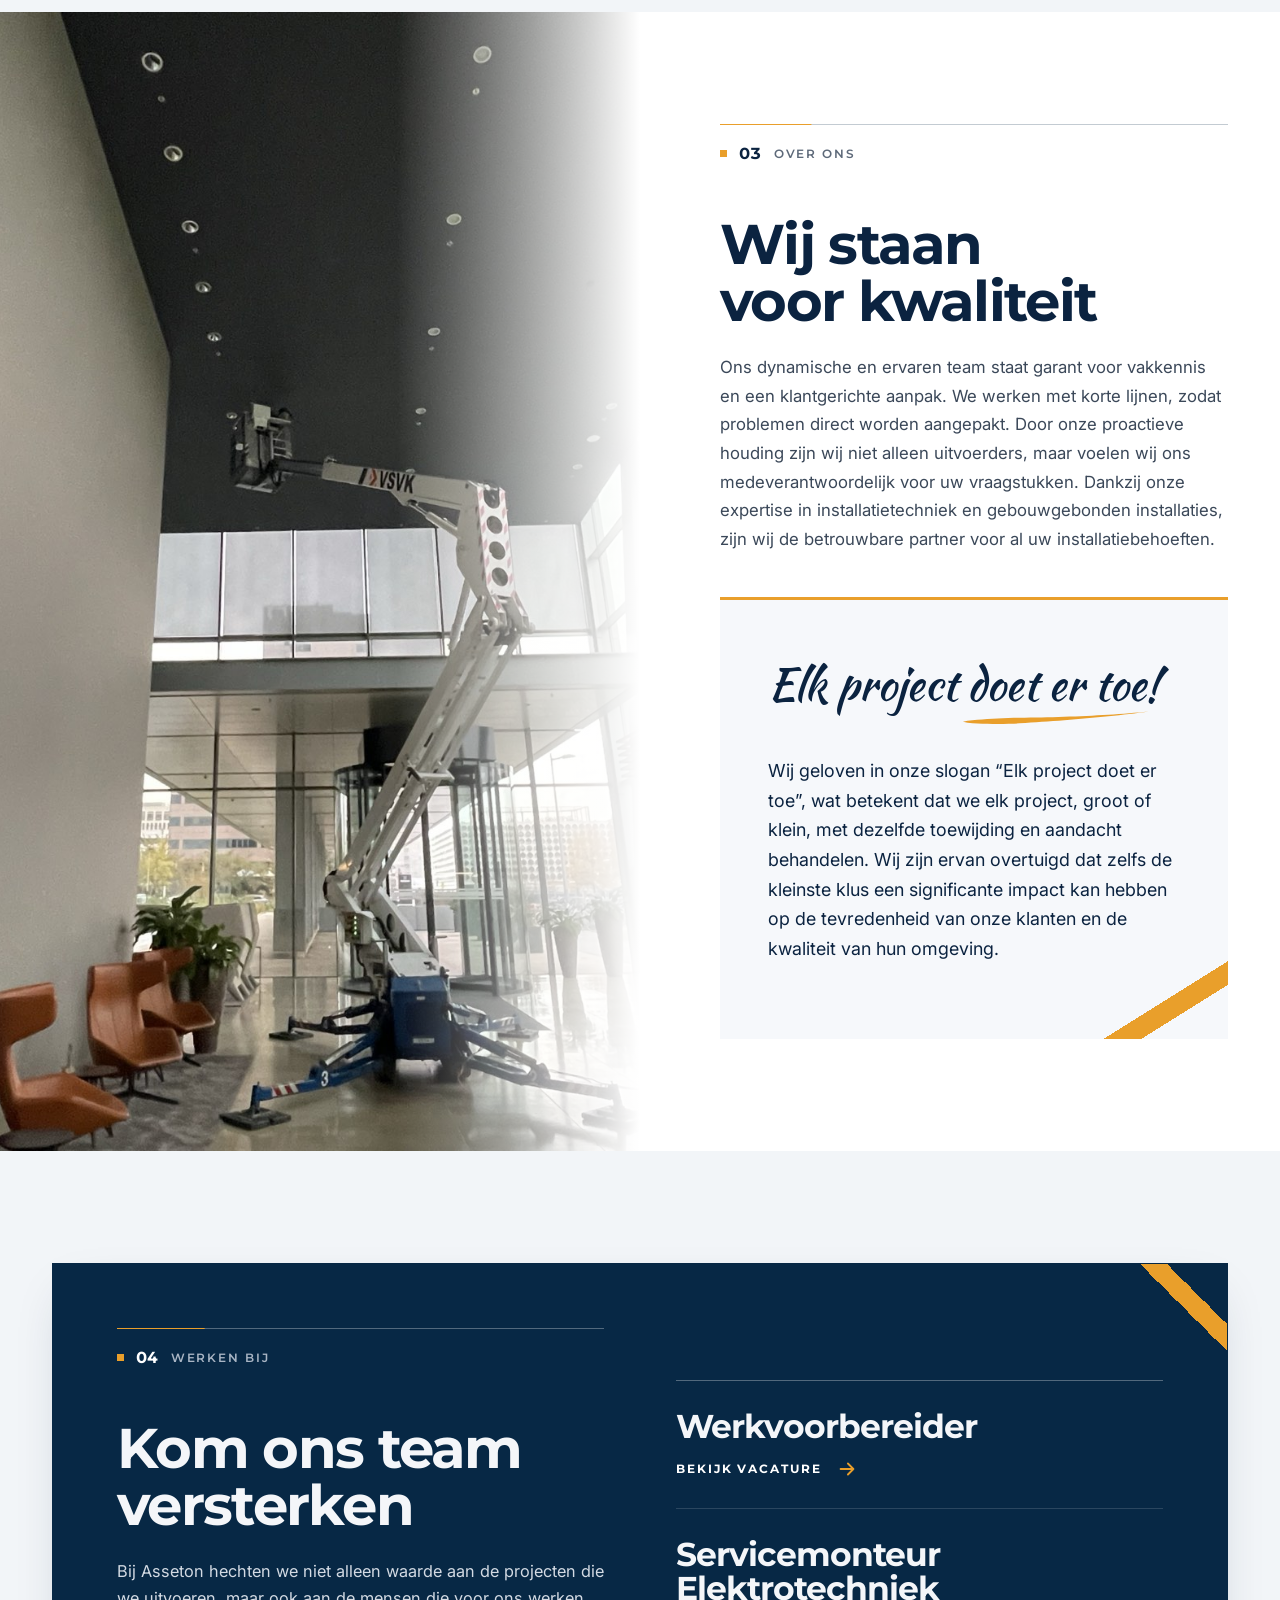
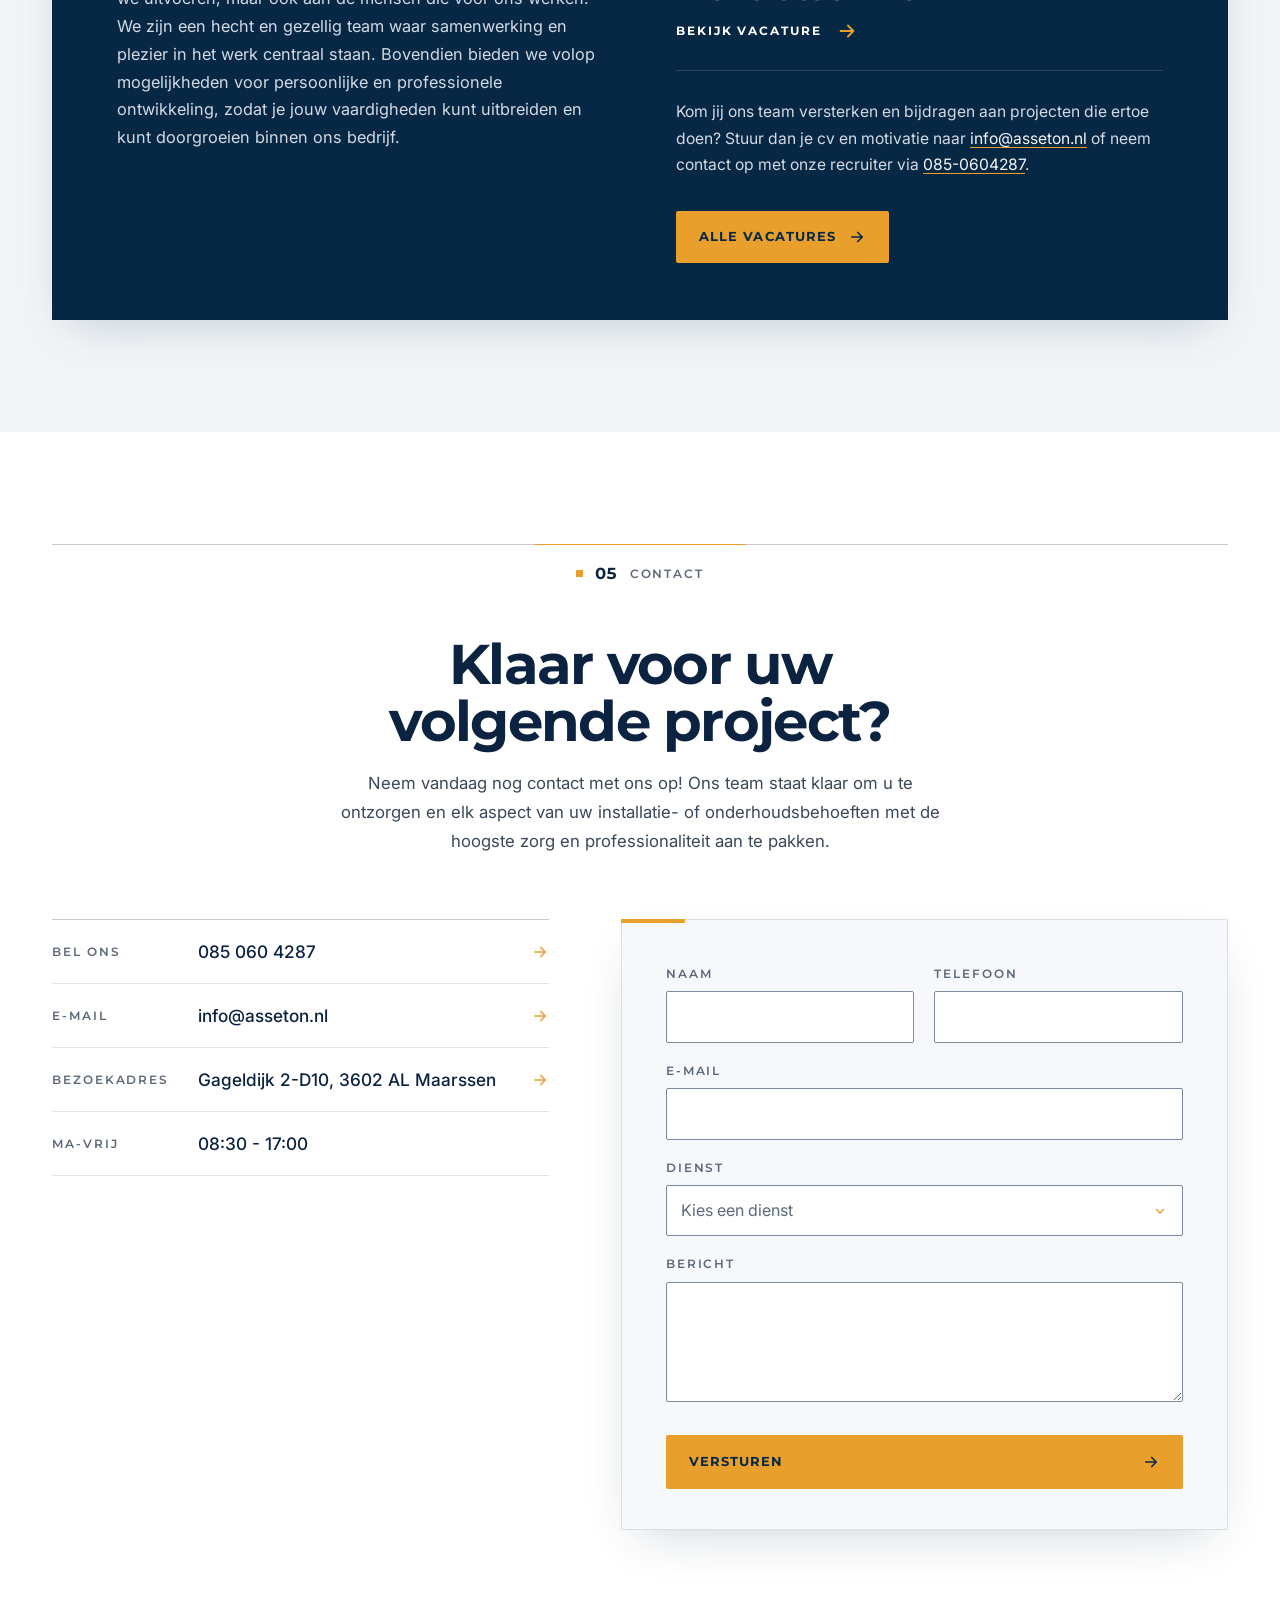
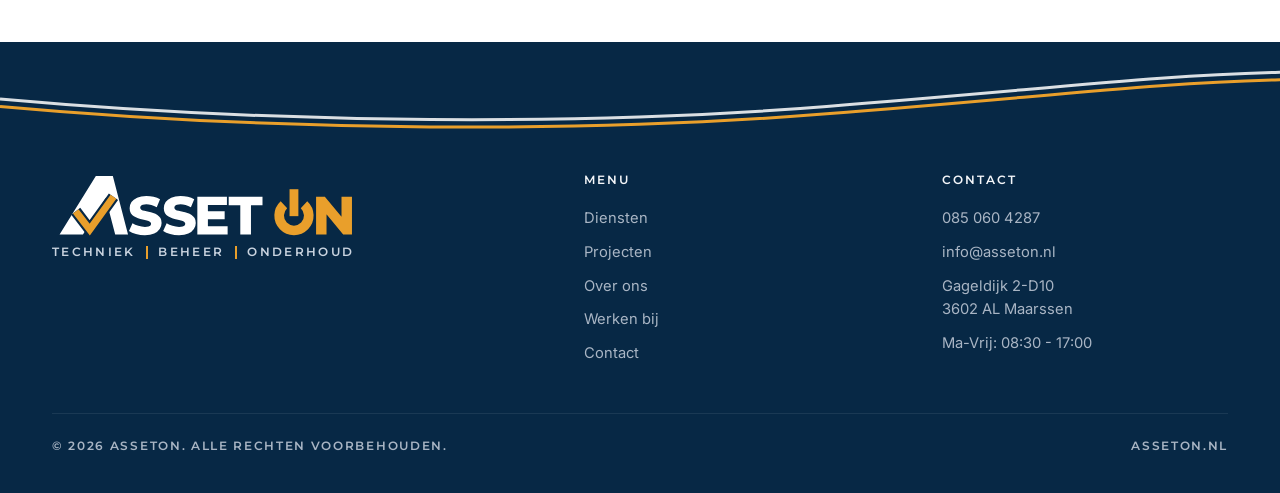
==== commit 0b9e3bc0: "Light theme in the new logo colours Co-Authored-By: Claude Opus 5.5 <noreply@anthropic.com>" ====
--- a/index.html
+++ b/index.html
@@ -18,8 +18,8 @@
 <meta property="og:image" content="https://asseton.nl/images/over-ons-atrium.jpg">
 <meta property="og:url" content="https://asseton.nl/">
 <meta property="og:locale" content="nl_NL">
-<meta name="theme-color" content="#0E0F10">
-<link rel="icon" href="data:image/svg+xml,%3Csvg xmlns='http://www.w3.org/2000/svg' viewBox='0 0 32 32'%3E%3Crect width='32' height='32' rx='7' fill='%230E0F10'/%3E%3Cg fill='none' stroke='%23D99F2B' stroke-width='3.4' stroke-linecap='round' transform='translate(4.4 4.4) scale(.967)'%3E%3Cpath d='M6.38 5.31A9 9 0 1 0 17.62 5.31'/%3E%3Cpath d='M12 3v8.2'/%3E%3C/g%3E%3C/svg%3E">
+<meta name="theme-color" content="#FFFFFF">
+<link rel="icon" href="data:image/svg+xml,%3Csvg xmlns='http://www.w3.org/2000/svg' viewBox='0 0 32 32'%3E%3Crect width='32' height='32' rx='7' fill='%23072845'/%3E%3Cg fill='none' stroke='%23E99F2B' stroke-width='3.4' stroke-linecap='round' transform='translate(4.4 4.4) scale(.967)'%3E%3Cpath d='M6.38 5.31A9 9 0 1 0 17.62 5.31'/%3E%3Cpath d='M12 3v8.2'/%3E%3C/g%3E%3C/svg%3E">
 <link rel="preconnect" href="https://fonts.googleapis.com">
 <link rel="preconnect" href="https://fonts.gstatic.com" crossorigin>
 <link href="https://fonts.googleapis.com/css2?family=Montserrat:wght@600;700&family=Inter:wght@400;500;600&family=Kaushan+Script&display=swap" rel="stylesheet">
@@ -44,7 +44,7 @@
   "image": "https://asseton.nl/images/over-ons-atrium.jpg"
 }
 </script>
-<link rel="stylesheet" href="assets/site.css?v=9">
+<link rel="stylesheet" href="assets/site.css?v=10">
 </head>
 <body data-page="home">
 <svg width="0" height="0" style="position:absolute" aria-hidden="true" focusable="false"><defs>
@@ -57,7 +57,7 @@
   <symbol id="i-hammer" viewBox="0 0 24 24"><path d="M12.37 4.55 19.45 11.63 16.63 14.45 9.55 7.37z"/><path d="M13.09 10.91 4.5 19.5"/></symbol>
   <symbol id="i-window" viewBox="0 0 24 24"><rect x="4.5" y="3" width="15" height="18" rx="1"/><path d="M12 3v18M4.5 11.5h15"/></symbol>
   <symbol id="i-roller" viewBox="0 0 24 24"><rect x="3" y="3" width="15" height="5.5" rx="1.5"/><path d="M18 5.75h2.5v5.75h-9V15"/><rect x="10" y="15" width="3" height="6" rx="1"/></symbol>
-  <g id="mk-letters"><path d="M0 0L673 -1085L988 -1085L1270 0L1032 0L855 -679L434 0ZM1583 14Q1497 14 1417 -8Q1338 -29 1288 -63L1353 -209Q1400 -179 1461 -160Q1523 -140 1584 -140Q1625 -140 1650 -148Q1675 -155 1686 -168Q1698 -180 1698 -197Q1698 -221 1676 -235Q1654 -249 1619 -258Q1584 -267 1541 -276Q1499 -285 1456 -299Q1414 -313 1379 -336Q1344 -358 1322 -394Q1300 -431 1300 -487Q1300 -550 1334 -601Q1369 -652 1438 -683Q1507 -714 1610 -714Q1679 -714 1745 -698Q1812 -683 1864 -653L1803 -506Q1753 -533 1704 -546Q1655 -560 1609 -560Q1568 -560 1543 -552Q1518 -543 1507 -529Q1496 -515 1496 -497Q1496 -474 1517 -460Q1539 -447 1574 -438Q1610 -430 1652 -421Q1695 -412 1737 -398Q1780 -385 1815 -362Q1850 -340 1871 -304Q1893 -267 1893 -212Q1893 -151 1858 -100Q1824 -48 1755 -17Q1687 14 1583 14ZM2217 14Q2131 14 2051 -8Q1972 -29 1922 -63L1987 -209Q2034 -179 2095 -160Q2157 -140 2218 -140Q2259 -140 2284 -148Q2309 -155 2320 -168Q2332 -180 2332 -197Q2332 -221 2310 -235Q2288 -249 2253 -258Q2218 -267 2175 -276Q2133 -285 2090 -299Q2048 -313 2013 -336Q1978 -358 1956 -394Q1934 -431 1934 -487Q1934 -550 1968 -601Q2003 -652 2072 -683Q2141 -714 2244 -714Q2313 -714 2379 -698Q2446 -683 2498 -653L2437 -506Q2387 -533 2338 -546Q2289 -560 2243 -560Q2202 -560 2177 -552Q2152 -543 2141 -529Q2130 -515 2130 -497Q2130 -474 2151 -460Q2173 -447 2208 -438Q2244 -430 2286 -421Q2329 -412 2371 -398Q2414 -385 2449 -362Q2484 -340 2505 -304Q2527 -267 2527 -212Q2527 -151 2492 -100Q2458 -48 2389 -17Q2321 14 2217 14ZM2556 0V-700H3105V-547H2752V-153H3118V0ZM2738 -281V-429H3063V-281ZM3353 0V-543H3138V-700H3765V-543H3551V0Z" style="fill:var(--mk-a)"/><path d="M-140 21L-115 -30L-84 -73L-51 -114L-16 -154L21 -192L59 -229L98 -264L138 -299L180 -332L222 -363L266 -393L311 -422L358 -446L406 -470L454 -493L503 -516L552 -538L601 -559L650 -580L700 -600L750 -619L800 -638L850 -655L901 -672L952 -689L1003 -704L1055 -719L1106 -733L1158 -745L1210 -757L1263 -769L1315 -779L1368 -788L1421 -796L1474 -804L1527 -810L1580 -816L1634 -820L1688 -823L1742 -826L1689 -816L1636 -804L1584 -792L1533 -778L1482 -763L1431 -747L1381 -731L1332 -713L1283 -695L1234 -675L1186 -655L1139 -634L1092 -612L1045 -590L999 -567L954 -543L909 -518L864 -493L820 -467L776 -440L733 -413L690 -385L648 -357L606 -328L564 -298L523 -268L483 -238L443 -207L400 -181L356 -157L311 -133L266 -110L220 -88L173 -68L126 -48L77 -29L27 -12L-24 4L-78 18Z" style="fill:var(--mk-o);stroke:var(--mk-knock);stroke-width:34;paint-order:stroke"/><path d="M4759 0V-700H4922L5308 -234H5231V-700H5425V0H5262L4876 -466H4953V0Z" style="fill:var(--mk-o)"/></g>
+  <g id="mk-letters"><path d="M0 0L673 -1085L988 -1085L1270 0L1032 0L855 -679L434 0ZM1583 14Q1497 14 1417 -8Q1338 -29 1288 -63L1353 -209Q1400 -179 1461 -160Q1523 -140 1584 -140Q1625 -140 1650 -148Q1675 -155 1686 -168Q1698 -180 1698 -197Q1698 -221 1676 -235Q1654 -249 1619 -258Q1584 -267 1541 -276Q1499 -285 1456 -299Q1414 -313 1379 -336Q1344 -358 1322 -394Q1300 -431 1300 -487Q1300 -550 1334 -601Q1369 -652 1438 -683Q1507 -714 1610 -714Q1679 -714 1745 -698Q1812 -683 1864 -653L1803 -506Q1753 -533 1704 -546Q1655 -560 1609 -560Q1568 -560 1543 -552Q1518 -543 1507 -529Q1496 -515 1496 -497Q1496 -474 1517 -460Q1539 -447 1574 -438Q1610 -430 1652 -421Q1695 -412 1737 -398Q1780 -385 1815 -362Q1850 -340 1871 -304Q1893 -267 1893 -212Q1893 -151 1858 -100Q1824 -48 1755 -17Q1687 14 1583 14ZM2217 14Q2131 14 2051 -8Q1972 -29 1922 -63L1987 -209Q2034 -179 2095 -160Q2157 -140 2218 -140Q2259 -140 2284 -148Q2309 -155 2320 -168Q2332 -180 2332 -197Q2332 -221 2310 -235Q2288 -249 2253 -258Q2218 -267 2175 -276Q2133 -285 2090 -299Q2048 -313 2013 -336Q1978 -358 1956 -394Q1934 -431 1934 -487Q1934 -550 1968 -601Q2003 -652 2072 -683Q2141 -714 2244 -714Q2313 -714 2379 -698Q2446 -683 2498 -653L2437 -506Q2387 -533 2338 -546Q2289 -560 2243 -560Q2202 -560 2177 -552Q2152 -543 2141 -529Q2130 -515 2130 -497Q2130 -474 2151 -460Q2173 -447 2208 -438Q2244 -430 2286 -421Q2329 -412 2371 -398Q2414 -385 2449 -362Q2484 -340 2505 -304Q2527 -267 2527 -212Q2527 -151 2492 -100Q2458 -48 2389 -17Q2321 14 2217 14ZM2556 0V-700H3105V-547H2752V-153H3118V0ZM2738 -281V-429H3063V-281ZM3353 0V-543H3138V-700H3765V-543H3551V0Z" style="fill:var(--mk-a)"/><path d="M300 -430L560 -90L1000 -700" style="fill:none;stroke:var(--mk-knock);stroke-width:210;stroke-linejoin:miter;stroke-miterlimit:8"/><path d="M300 -430L560 -90L1000 -700" style="fill:none;stroke:var(--mk-o);stroke-width:132;stroke-linejoin:miter;stroke-miterlimit:8"/><path d="M4759 0V-700H4922L5308 -234H5231V-700H5425V0H5262L4876 -466H4953V0Z" style="fill:var(--mk-o)"/></g>
   <symbol id="i-roof" viewBox="0 0 24 24"><path d="M3 11.5 12 4l9 7.5"/><path d="M5.5 9.5v11h13v-11"/><path d="M10 20.5v-5h4v5"/></symbol>
 </defs></svg>
 <a class="skip label" href="#top">Naar inhoud</a>
@@ -121,7 +121,7 @@
 </div>
 
 <!-- 1 · INTRO -->
-<section id="asseton" class="cool blue manifest">
+<section id="asseton" class="cool manifest wave-top">
   <div class="wrap manifest-in">
     <h2 class="statement manifest-h reveal"><span class="st-line m-big">Nieuwe naam.</span> <span class="st-line m-sub">Dezelfde mensen.</span> <span class="st-line m-sub">Dezelfde vertrouwde dienstverlening.</span></h2>
     <p class="manifest-p reveal">Onze aanpak is klantgericht, proactief en professioneel, en we garanderen hoogwaardige faciliteiten voor duurzame&nbsp;bedrijfsvoering.</p>
@@ -200,7 +200,7 @@
 
 <!-- 4 · 02 PROJECTEN: an editorial preview of projecten.html. The same top 3 (numbering, labels, lead photos):
      one large + two smaller, then the other seven as a slim index. Every item links to its project on projecten.html. -->
-<section id="projecten" class="warm blue">
+<section id="projecten" class="warm">
   <div class="wrap">
     <div class="sec-top"><i class="led"></i><span class="n">02</span><span>Projecten</span></div>
     <h2 class="h2-solo reveal">Recente projecten</h2>
@@ -305,7 +305,7 @@
 </section>
 
 <!-- 7 · 05 CONTACT -->
-<section id="contact" class="cool blue">
+<section id="contact" class="cool">
   <div class="wrap">
     <div class="sec-top"><i class="led"></i><span class="n">05</span><span>Contact</span></div>
     <div class="contact-info contact-head reveal">
@@ -380,6 +380,6 @@
 
 
 
-<script src="assets/site.js?v=9"></script>
+<script src="assets/site.js?v=10"></script>
 </body>
 </html>
--- a/assets/site.css
+++ b/assets/site.css
@@ -17,17 +17,17 @@
   --tag:#B4B5B9;          /* tagline grey (sign) */
   --lead:#DADADF;         /* hero lead */
   /* brand orange: only at full strength, or as a tight glow around a full-strength element */
-  --signal:#D99F2B;       /* Asseton gold: the ON colour of the new logo (client 2026-10-01) */
-  --signal-hi:#E6B04A;    /* hover */
-  --signal-deep:#BF8722;  /* pressed */
+  --signal:#E99F2B;       /* Asseton gold: the ON colour of the new logo (client 2026-10-01) */
+  --signal-hi:#F2B24C;    /* hover */
+  --signal-deep:#C9831A;  /* pressed */
   --on-signal:#151617;    /* text + icons on orange (white fails: 2.94:1) */
-  --glow:rgba(230,176,74,.55);
+  --glow:rgba(242,180,82,.55);
   /* lines */
   --rule:rgba(255,255,255,.12); --rule-strong:rgba(255,255,255,.28);
   --field-border:#6B6D73;
   --led-off:#3A3B3E;
   /* logo colours, inherited into <use> */
-  --mk-a:#E8E8EA; --mk-o:#D99F2B; --mk-knock:#0E0F10; /* neutral brand white (no lilac cast) */
+  --mk-a:#E8E8EA; --mk-o:#E99F2B; --mk-knock:#0E0F10; /* neutral brand white (no lilac cast) */
   /* functional red: SOS only */
   --sos-red:#E3261B; --sos-call:#C8190F; --sos-call-hover:#A8140C;
   --wrap:1240px;
@@ -35,7 +35,7 @@
   --ease:cubic-bezier(.2,.7,.2,1);
 }
 @property --mk-a{syntax:'<color>';inherits:true;initial-value:#E8E8EA}
-@property --mk-o{syntax:'<color>';inherits:true;initial-value:#D99F2B}
+@property --mk-o{syntax:'<color>';inherits:true;initial-value:#E99F2B}
 /* scroll-padding: anything scrolled into view by focus (Tab / Shift+Tab, form validation) stays clear of the
    sticky header and the fixed "Storing melden" pill. The site's own anchor jumps use scrollTo + scroll-margin, unaffected. */
 html{scroll-behavior:smooth;scroll-padding-top:90px;scroll-padding-bottom:112px}
@@ -70,7 +70,7 @@
 .btn-ghost:hover svg{transform:none}
 
 /* Header */
-header{position:sticky;top:0;z-index:50;background:rgba(14,15,16,.94);backdrop-filter:blur(10px);-webkit-backdrop-filter:blur(10px);border-bottom:1px solid rgba(217,159,43,.34);box-shadow:0 2px 14px -6px rgba(217,159,43,.28)}
+header{position:sticky;top:0;z-index:50;background:rgba(14,15,16,.94);backdrop-filter:blur(10px);-webkit-backdrop-filter:blur(10px);border-bottom:1px solid rgba(233,159,43,.34);box-shadow:0 2px 14px -6px rgba(233,159,43,.28)}
 .nav{position:relative;display:flex;align-items:center;justify-content:space-between;height:74px}
 .logo{display:flex;align-items:center;min-height:44px;color:#fff}
 .logo:focus-visible{outline:2px solid var(--signal);outline-offset:4px}
@@ -115,7 +115,7 @@
 .hero{position:relative;background:var(--ink);color:#fff;overflow:hidden;min-height:max(560px,min(calc(100svh - 75px),900px));display:flex;align-items:flex-end}
 .hero::before{content:"";position:absolute;inset:0;background:url(../images/hero-video-poster.jpg) center/cover no-repeat;filter:saturate(0) contrast(1.05)}
 /* backlit edge: 2px lit strip + light spill fading up ~56px (screen = adds light, never darkens; static) */
-.hero::after{content:"";position:absolute;left:0;right:0;bottom:0;height:56px;background:linear-gradient(0deg,var(--signal-hi) 0 2px,rgba(230,176,74,.5) 2px,rgba(217,159,43,.26) 7px,rgba(217,159,43,.1) 20px,rgba(217,159,43,.03) 38px,rgba(217,159,43,0) 100%);mix-blend-mode:screen;pointer-events:none}
+.hero::after{content:"";position:absolute;left:0;right:0;bottom:0;height:56px;background:linear-gradient(0deg,var(--signal-hi) 0 2px,rgba(242,180,82,.5) 2px,rgba(233,159,43,.26) 7px,rgba(233,159,43,.1) 20px,rgba(233,159,43,.03) 38px,rgba(233,159,43,0) 100%);mix-blend-mode:screen;pointer-events:none}
 .hero-video{position:absolute;inset:0;width:100%;height:100%;object-fit:cover;opacity:1;filter:saturate(0) contrast(1.05);transition:opacity 1.2s ease}
 .hero-video.ready{opacity:1}
 .hero-shade{position:absolute;inset:0;background:linear-gradient(180deg,rgba(14,15,16,.85) 0%,rgba(14,15,16,.45) 22%,rgba(14,15,16,0) 40%),linear-gradient(90deg,rgba(14,15,16,.94) 0%,rgba(14,15,16,.84) 50%,rgba(14,15,16,.22) 78%,rgba(14,15,16,.1) 100%),linear-gradient(0deg,rgba(14,15,16,.92) 0%,rgba(14,15,16,0) 45%)}
@@ -123,7 +123,7 @@
 .hero-copy{max-width:820px}
 .hero h1{position:relative;display:inline-block;font-family:'Kaushan Script','Segoe Script','Brush Script MT',cursive;font-weight:400;font-size:clamp(3.3rem,8vw,7rem);line-height:1.08;letter-spacing:0;color:#fff;margin-bottom:44px;padding-right:.15em;text-shadow:0 2px 24px rgba(0,0,0,.55)}
 /* brush underline swoosh (SVG path): thickest at a third, fine points, flick up at the right; under "doet er toe!" (no descenders) */
-.hero h1::after,.slogan-panel .big::after{content:"";position:absolute;left:14%;right:2%;bottom:-.3em;height:.36em;background:url("data:image/svg+xml,%3Csvg xmlns='http://www.w3.org/2000/svg' viewBox='0 0 400 48' preserveAspectRatio='none'%3E%3Cpath fill='%23D99F2B' d='M6%2038%2015.5%2035%2025.3%2033.5%2035.3%2032.2%2045.6%2031.1%2055.9%2030.1%2066.5%2029.3%2077.2%2028.5%2088.1%2027.7%2099.1%2027.1%20110.2%2026.5%20121.4%2026.3%20132.7%2026.1%20144.1%2025.8%20155.6%2025.5%20167.1%2025.2%20178.6%2024.8%20190.2%2024.4%20201.8%2023.9%20213.3%2023.4%20224.9%2022.8%20236.4%2022.2%20247.9%2021.5%20259.3%2020.8%20270.6%2020.1%20281.9%2019.2%20293%2018.3%20304%2017.4%20314.9%2016.4%20325.7%2015.4%20336.3%2014.2%20346.8%2013.1%20357%2011.8%20367.1%2010.5%20377%209.1%20386.6%207.6%20396%206%20386.7%207.9%20377.1%209.8%20367.3%2011.6%20357.3%2013.4%20347.1%2015.2%20336.7%2016.9%20326.1%2018.6%20315.4%2020.3%20304.5%2021.9%20293.6%2023.5%20282.4%2025%20271.2%2026.5%20259.9%2028%20248.6%2029.4%20237.1%2030.8%20225.6%2032.1%20214.1%2033.4%20202.6%2034.7%20191%2035.9%20179.4%2037.1%20167.9%2038.2%20156.4%2039.4%20145%2040.5%20133.6%2041.5%20122.2%2042.5%20111%2043.5%2099.8%2044%2088.8%2044.2%2077.9%2044.4%2067.1%2044.3%2056.4%2044.1%2046%2043.8%2035.7%2043.2%2025.6%2042.3%2015.7%2041.1Z'/%3E%3C/svg%3E") center/100% 100% no-repeat;pointer-events:none}
+.hero h1::after,.slogan-panel .big::after{content:"";position:absolute;left:14%;right:2%;bottom:-.3em;height:.36em;background:url("data:image/svg+xml,%3Csvg xmlns='http://www.w3.org/2000/svg' viewBox='0 0 400 48' preserveAspectRatio='none'%3E%3Cpath fill='%23E99F2B' d='M6%2038%2015.5%2035%2025.3%2033.5%2035.3%2032.2%2045.6%2031.1%2055.9%2030.1%2066.5%2029.3%2077.2%2028.5%2088.1%2027.7%2099.1%2027.1%20110.2%2026.5%20121.4%2026.3%20132.7%2026.1%20144.1%2025.8%20155.6%2025.5%20167.1%2025.2%20178.6%2024.8%20190.2%2024.4%20201.8%2023.9%20213.3%2023.4%20224.9%2022.8%20236.4%2022.2%20247.9%2021.5%20259.3%2020.8%20270.6%2020.1%20281.9%2019.2%20293%2018.3%20304%2017.4%20314.9%2016.4%20325.7%2015.4%20336.3%2014.2%20346.8%2013.1%20357%2011.8%20367.1%2010.5%20377%209.1%20386.6%207.6%20396%206%20386.7%207.9%20377.1%209.8%20367.3%2011.6%20357.3%2013.4%20347.1%2015.2%20336.7%2016.9%20326.1%2018.6%20315.4%2020.3%20304.5%2021.9%20293.6%2023.5%20282.4%2025%20271.2%2026.5%20259.9%2028%20248.6%2029.4%20237.1%2030.8%20225.6%2032.1%20214.1%2033.4%20202.6%2034.7%20191%2035.9%20179.4%2037.1%20167.9%2038.2%20156.4%2039.4%20145%2040.5%20133.6%2041.5%20122.2%2042.5%20111%2043.5%2099.8%2044%2088.8%2044.2%2077.9%2044.4%2067.1%2044.3%2056.4%2044.1%2046%2043.8%2035.7%2043.2%2025.6%2042.3%2015.7%2041.1Z'/%3E%3C/svg%3E") center/100% 100% no-repeat;pointer-events:none}
 .slogan-panel .big::after{left:49%;right:1%;bottom:-.34em}
 .hero p.lead{font-size:1.15rem;color:var(--lead);max-width:540px;padding-left:18px;border-left:2px solid var(--signal);text-shadow:0 1px 12px rgba(0,0,0,.6)}
 .hero-actions{display:flex;flex-wrap:wrap;gap:12px;margin-top:40px}
@@ -220,7 +220,7 @@
 .cline{position:relative;display:grid;grid-template-columns:130px minmax(0,1fr);gap:16px;align-items:center;min-height:64px;padding:14px 36px 14px 0;border-bottom:1px solid var(--rule)}
 .cline small{color:var(--tm)}
 .cline span{font-size:1.08rem;font-weight:500;color:var(--t);transition:color .15s}
-a.cline::after{content:"";position:absolute;right:0;top:50%;width:18px;height:18px;margin-top:-9px;background:url("data:image/svg+xml,%3Csvg xmlns='http://www.w3.org/2000/svg' viewBox='0 0 24 24' fill='none' stroke='%23D99F2B' stroke-width='2' stroke-linecap='round' stroke-linejoin='round'%3E%3Cpath d='M5 12h14M13 6l6 6-6 6'/%3E%3C/svg%3E") center/18px no-repeat;transition:transform .25s var(--ease)}
+a.cline::after{content:"";position:absolute;right:0;top:50%;width:18px;height:18px;margin-top:-9px;background:url("data:image/svg+xml,%3Csvg xmlns='http://www.w3.org/2000/svg' viewBox='0 0 24 24' fill='none' stroke='%23E99F2B' stroke-width='2' stroke-linecap='round' stroke-linejoin='round'%3E%3Cpath d='M5 12h14M13 6l6 6-6 6'/%3E%3C/svg%3E") center/18px no-repeat;transition:transform .25s var(--ease)}
 a.cline:hover span{color:var(--signal)}
 a.cline:hover::after{transform:translateX(3px)}
 a.cline:focus-visible{outline:2px solid var(--signal);outline-offset:2px}
@@ -234,7 +234,7 @@
 /* browser autofill: keep the anthracite field (Chrome's dark autofill fill is blue-grey) */
 input:-webkit-autofill,textarea:-webkit-autofill,select:-webkit-autofill{-webkit-text-fill-color:var(--t);caret-color:var(--t);-webkit-box-shadow:0 0 0 1000px var(--field) inset;transition:background-color 9999s}
 input:-webkit-autofill:focus,textarea:-webkit-autofill:focus{-webkit-box-shadow:0 0 0 1000px var(--field) inset,0 0 0 1px var(--signal)}
-select{appearance:none;-webkit-appearance:none;padding-right:40px;background-image:url("data:image/svg+xml,%3Csvg xmlns='http://www.w3.org/2000/svg' viewBox='0 0 24 24' fill='none' stroke='%23D99F2B' stroke-width='2'%3E%3Cpath d='m6 9 6 6 6-6'/%3E%3C/svg%3E");background-repeat:no-repeat;background-position:right 14px center;background-size:16px;cursor:pointer}
+select{appearance:none;-webkit-appearance:none;padding-right:40px;background-image:url("data:image/svg+xml,%3Csvg xmlns='http://www.w3.org/2000/svg' viewBox='0 0 24 24' fill='none' stroke='%23E99F2B' stroke-width='2'%3E%3Cpath d='m6 9 6 6 6-6'/%3E%3C/svg%3E");background-repeat:no-repeat;background-position:right 14px center;background-size:16px;cursor:pointer}
 select option{color:#151617;background:#fff}
 select:invalid{color:var(--tm)}
 textarea{resize:vertical;min-height:120px;line-height:1.5}
@@ -247,7 +247,7 @@
 .sos-btn:hover{transform:translateY(-2px);box-shadow:0 18px 46px rgba(0,0,0,.5),0 2px 6px rgba(0,0,0,.3)}
 .sos-btn:focus-visible{outline:3px solid var(--signal);outline-offset:3px}
 .sos-estop{position:relative;width:60px;height:60px;border-radius:50%;flex-shrink:0;display:grid;place-items:center;
-  background:radial-gradient(circle at 50% 30%,#F3D08C 0%,#E5B048 40%,#D99F2B 72%,#A87419 100%);box-shadow:0 0 0 2px var(--ink),0 0 0 3px rgba(255,255,255,.16),inset 0 -2px 4px rgba(0,0,0,.2)}
+  background:radial-gradient(circle at 50% 30%,#F8D69A 0%,#F0B04A 40%,#E99F2B 72%,#B5770F 100%);box-shadow:0 0 0 2px var(--ink),0 0 0 3px rgba(255,255,255,.16),inset 0 -2px 4px rgba(0,0,0,.2)}
 .sos-estop::before{content:"";position:absolute;inset:-7px;border-radius:50%;border:2px solid var(--sos-red);opacity:0;animation:sosPulse 2.2s ease-out infinite}
 /* dark ring separates the red dome from the orange housing (red on orange is only 1.83:1) */
 .sos-dome{width:36px;height:36px;border-radius:50%;
@@ -294,7 +294,7 @@
 /* Footer: backlit orange top edge; a compact brand column (logo + tagline, powers on in view) beside Menu and Contact,
    the legal line underneath. The page's big moment is its hero at the top, so the footer stays a footer.
    Same markup on every page: the brand block is last in the DOM and placed first by grid areas. */
-footer{background:linear-gradient(180deg,rgba(217,159,43,.22) 0,rgba(217,159,43,.07) 6px,rgba(217,159,43,0) 20px),var(--foot);color:var(--tm);padding:72px 0 16px;font-size:.92rem;overflow:hidden;border-top:1px solid var(--signal)}
+footer{background:linear-gradient(180deg,rgba(233,159,43,.22) 0,rgba(233,159,43,.07) 6px,rgba(233,159,43,0) 20px),var(--foot);color:var(--tm);padding:72px 0 16px;font-size:.92rem;overflow:hidden;border-top:1px solid var(--signal)}
 footer>.wrap{display:grid;grid-template-columns:minmax(0,1fr);grid-template-areas:"brand" "foot" "bottom"}
 .foot-brand{grid-area:brand}
 .foot{grid-area:foot}
@@ -468,7 +468,7 @@
 }
 
 /* ================= v5 · one composition per section ================= */
-:root{--swoosh:url("data:image/svg+xml,%3Csvg xmlns='http://www.w3.org/2000/svg' viewBox='0 0 400 48' preserveAspectRatio='none'%3E%3Cpath fill='%23D99F2B' d='M6%2038%2015.5%2035%2025.3%2033.5%2035.3%2032.2%2045.6%2031.1%2055.9%2030.1%2066.5%2029.3%2077.2%2028.5%2088.1%2027.7%2099.1%2027.1%20110.2%2026.5%20121.4%2026.3%20132.7%2026.1%20144.1%2025.8%20155.6%2025.5%20167.1%2025.2%20178.6%2024.8%20190.2%2024.4%20201.8%2023.9%20213.3%2023.4%20224.9%2022.8%20236.4%2022.2%20247.9%2021.5%20259.3%2020.8%20270.6%2020.1%20281.9%2019.2%20293%2018.3%20304%2017.4%20314.9%2016.4%20325.7%2015.4%20336.3%2014.2%20346.8%2013.1%20357%2011.8%20367.1%2010.5%20377%209.1%20386.6%207.6%20396%206%20386.7%207.9%20377.1%209.8%20367.3%2011.6%20357.3%2013.4%20347.1%2015.2%20336.7%2016.9%20326.1%2018.6%20315.4%2020.3%20304.5%2021.9%20293.6%2023.5%20282.4%2025%20271.2%2026.5%20259.9%2028%20248.6%2029.4%20237.1%2030.8%20225.6%2032.1%20214.1%2033.4%20202.6%2034.7%20191%2035.9%20179.4%2037.1%20167.9%2038.2%20156.4%2039.4%20145%2040.5%20133.6%2041.5%20122.2%2042.5%20111%2043.5%2099.8%2044%2088.8%2044.2%2077.9%2044.4%2067.1%2044.3%2056.4%2044.1%2046%2043.8%2035.7%2043.2%2025.6%2042.3%2015.7%2041.1Z'/%3E%3C/svg%3E")}
+:root{--swoosh:url("data:image/svg+xml,%3Csvg xmlns='http://www.w3.org/2000/svg' viewBox='0 0 400 48' preserveAspectRatio='none'%3E%3Cpath fill='%23E99F2B' d='M6%2038%2015.5%2035%2025.3%2033.5%2035.3%2032.2%2045.6%2031.1%2055.9%2030.1%2066.5%2029.3%2077.2%2028.5%2088.1%2027.7%2099.1%2027.1%20110.2%2026.5%20121.4%2026.3%20132.7%2026.1%20144.1%2025.8%20155.6%2025.5%20167.1%2025.2%20178.6%2024.8%20190.2%2024.4%20201.8%2023.9%20213.3%2023.4%20224.9%2022.8%20236.4%2022.2%20247.9%2021.5%20259.3%2020.8%20270.6%2020.1%20281.9%2019.2%20293%2018.3%20304%2017.4%20314.9%2016.4%20325.7%2015.4%20336.3%2014.2%20346.8%2013.1%20357%2011.8%20367.1%2010.5%20377%209.1%20386.6%207.6%20396%206%20386.7%207.9%20377.1%209.8%20367.3%2011.6%20357.3%2013.4%20347.1%2015.2%20336.7%2016.9%20326.1%2018.6%20315.4%2020.3%20304.5%2021.9%20293.6%2023.5%20282.4%2025%20271.2%2026.5%20259.9%2028%20248.6%2029.4%20237.1%2030.8%20225.6%2032.1%20214.1%2033.4%20202.6%2034.7%20191%2035.9%20179.4%2037.1%20167.9%2038.2%20156.4%2039.4%20145%2040.5%20133.6%2041.5%20122.2%2042.5%20111%2043.5%2099.8%2044%2088.8%2044.2%2077.9%2044.4%2067.1%2044.3%2056.4%2044.1%2046%2043.8%2035.7%2043.2%2025.6%2042.3%2015.7%2041.1Z'/%3E%3C/svg%3E")}
 /* 1 · Manifest: centred, the news big, the reassurance smaller */
 .manifest{padding:136px 0 128px;text-align:center}
 .manifest-in{max-width:1000px}
@@ -624,7 +624,7 @@
 /* caption: number, type (+ location tag), title; the arrow sits at the end of the meta line */
 .hp-cap{padding-top:20px}
 .hp-meta{display:flex;flex-wrap:wrap;align-items:center;gap:8px 16px;font:600 .75rem/1 var(--display);letter-spacing:.16em;text-transform:uppercase;color:var(--wm)}
-.hp-meta::after{content:"";width:20px;height:20px;margin-left:auto;background:url("data:image/svg+xml,%3Csvg xmlns='http://www.w3.org/2000/svg' viewBox='0 0 24 24' fill='none' stroke='%23D99F2B' stroke-width='2.2' stroke-linecap='round' stroke-linejoin='round'%3E%3Cpath d='M5 12h14M13 6l6 6-6 6'/%3E%3C/svg%3E") center/20px no-repeat;transition:transform .3s var(--ease)}
+.hp-meta::after{content:"";width:20px;height:20px;margin-left:auto;background:url("data:image/svg+xml,%3Csvg xmlns='http://www.w3.org/2000/svg' viewBox='0 0 24 24' fill='none' stroke='%23E99F2B' stroke-width='2.2' stroke-linecap='round' stroke-linejoin='round'%3E%3Cpath d='M5 12h14M13 6l6 6-6 6'/%3E%3C/svg%3E") center/20px no-repeat;transition:transform .3s var(--ease)}
 .hp-n{font:700 .95rem/1 var(--display);letter-spacing:.02em;color:var(--signal);font-variant-numeric:tabular-nums}
 /* the two Schilderwerk jobs: the location is the lighter second half of the title, after a tagline square */
 .hp-loc{color:var(--wm);white-space:nowrap}
@@ -671,7 +671,7 @@
 .hp-list li{display:flex}
 .hp-list a{position:relative;display:grid;grid-template-columns:40px minmax(0,1fr) auto 18px;align-items:center;column-gap:16px;width:100%;min-height:52px;padding:11px 0;border-bottom:1px solid var(--rule);color:var(--wt)}
 .hp-list a::before{content:"";position:absolute;left:0;bottom:-1px;width:0;height:1px;background:var(--signal);transition:width .5s var(--ease)}
-.hp-list a::after{content:"";width:18px;height:18px;background:url("data:image/svg+xml,%3Csvg xmlns='http://www.w3.org/2000/svg' viewBox='0 0 24 24' fill='none' stroke='%23D99F2B' stroke-width='2' stroke-linecap='round' stroke-linejoin='round'%3E%3Cpath d='M5 12h14M13 6l6 6-6 6'/%3E%3C/svg%3E") center/18px no-repeat;transition:transform .25s var(--ease)}
+.hp-list a::after{content:"";width:18px;height:18px;background:url("data:image/svg+xml,%3Csvg xmlns='http://www.w3.org/2000/svg' viewBox='0 0 24 24' fill='none' stroke='%23E99F2B' stroke-width='2' stroke-linecap='round' stroke-linejoin='round'%3E%3Cpath d='M5 12h14M13 6l6 6-6 6'/%3E%3C/svg%3E") center/18px no-repeat;transition:transform .25s var(--ease)}
 .hp-list .hp-n{font-size:.85rem}
 .hp-lt{font:600 1.02rem/1.3 var(--display);letter-spacing:-.01em;transition:color .2s}
 .hp-list .hp-type{font:600 .75rem/1 var(--display);letter-spacing:.14em;text-transform:uppercase;color:var(--wm);white-space:nowrap}
@@ -760,15 +760,112 @@
 /* Hero with the slogan only (client's wish, 2026-10-01): no trailing gap under the swoosh */
 .hero-copy > h1:last-child{margin-bottom:.3em}
 
-/* ==== Navy (client 2026-10-01): black, grey and the logo's navy blue as section tones, gold stays the highlight ====
-   Add .blue next to .cool/.warm; every component inside re-reads the surface tokens, so cards, fields and chips turn navy too. */
-:root{--navy:#071425;--navy-raise:#0D1E35;--navy-deep:#040C17}
-.blue{background:var(--navy);color:#CFD7E2;
-  --bg:var(--navy);--umber:var(--navy);--bg-raise:var(--navy-raise);--umber-raise:#14294A;
-  --field:var(--navy-deep);--field-border:#56698A;--led-off:#22344F;--pv-stage:var(--navy-deep);
-  --tb:#CFD7E2;--tm:#A3B2C6;--wb:#CFD7E2;--wm:#A3B2C6;
-  --rule:rgba(255,255,255,.14);--rule-strong:rgba(255,255,255,.3)}
-.blue h2,.blue h3,.blue h4{color:var(--t)}
-.blue .sec-top{color:var(--tm)}
-/* soften the switch to blue: each navy section fades in from black at the top instead of starting with a hard colour change */
-.blue{background:linear-gradient(180deg,var(--ink) 0,var(--navy) min(360px,45%),var(--navy) 100%)}
+/* =====================================================================================================
+   LIGHT THEME (client, 2026-10-07): "frisser, met meer wit als achtergrond, zodat de twee huisstijlkleuren
+   mooi naar voren komen". White + light grey surfaces, logo navy #072845 and gold #E99F2B as the brand
+   colours, plus a thin wavy navy+gold line that returns in a few places. Photo/video heroes, the footer,
+   the Werken bij panel and the lightbox stay dark (navy) for contrast.
+   ===================================================================================================== */
+:root{
+  color-scheme:light;
+  --navy:#072845; --navy-deep:#051D33; --navy-2:#0D3358;
+  --ink:#051D33; --foot:#072845; --pv-stage:#E6EBF1;
+  --bg:#FFFFFF; --umber:#F2F5F8; --bg-raise:#F6F8FB; --umber-raise:#E6ECF3; --field:#FFFFFF;
+  --t:#0B2340; --tb:#3B4859; --tm:#5D6979; --wt:#0B2340; --wb:#3B4859; --wm:#5D6979;
+  --tag:#072845; --on-signal:#072845;
+  --signal:#E99F2B; --signal-hi:#F2B24C; --signal-deep:#C9831A; --glow:rgba(233,159,43,.45);
+  --rule:rgba(7,40,69,.12); --rule-strong:rgba(7,40,69,.24);
+  --field-border:#7D8A9B; --led-off:#C9D2DD;
+  --mk-a:#072845; --mk-o:#E99F2B; --mk-knock:#FFFFFF;
+  --shadow:0 18px 48px -18px rgba(7,40,69,.22);
+}
+body{background:var(--bg)}
+a,button,select{-webkit-tap-highlight-color:rgba(7,40,69,.08)}
+.skip:focus{outline-color:var(--navy)}
+/* surfaces: white + light grey; .warm cards sit white on the grey */
+.cool{background:var(--bg)}
+.warm{background:var(--umber);--bg-raise:#FFFFFF}
+/* dark contexts keep light text on navy */
+.hero,.pj-hero,.wbh,footer,.lb,.navy,.jobs-panel{
+  --t:#F4F6F9;--tb:#D3DAE3;--tm:#A9B5C4;--wt:#F4F6F9;--wb:#D3DAE3;--wm:#A9B5C4;
+  --rule:rgba(255,255,255,.14);--rule-strong:rgba(255,255,255,.3);
+  --bg-raise:var(--navy-2);--umber-raise:#123E68;--field:var(--navy-deep);--field-border:#6F84A3;--led-off:#2B4463;
+  --tag:#C9D3DF;--mk-a:#FFFFFF;--mk-knock:var(--navy);--pv-stage:var(--navy-deep)}
+.navy{background:var(--navy);color:var(--tb)}
+.navy h2,.navy h3,.navy h4{color:var(--t)}
+.navy .sec-top{color:var(--tm)}
+
+/* header: white bar, navy logo + links, gold CTA */
+header{background:rgba(255,255,255,.96);border-bottom:1px solid var(--rule);box-shadow:0 6px 24px -14px rgba(7,40,69,.28)}
+.logo,.nav-toggle{color:var(--navy)}
+.nav-links a{color:var(--tb)}
+.nav-links a:not(.nav-cta):hover,.nav-links a.is-active{color:var(--t)}
+.nav-links a.is-active::before{box-shadow:none}
+.nav-scrim{background:rgba(5,29,51,.42)}
+@media (max-width:860px){
+  .nav-links{background:#FFFFFF;box-shadow:0 28px 48px -20px rgba(7,40,69,.3)}
+  .nav-links a.is-active{color:var(--t)}
+}
+/* tagline: navy words, thin gold bars (as in the new logo) */
+.tagline i,.foot-tag i{width:max(1.5px,.13em);height:1.15em;background:var(--signal)}
+
+/* small numbers/labels: navy text; gold stays for lines, LEDs, icons and buttons (gold text on white is too faint) */
+.sec-top .n,.svc-btn .n,.hp-n{color:var(--t)}
+.sec-top.lit .led{box-shadow:none}
+.svc-btn .ico{color:var(--signal)}
+.job-go,.side-link{color:var(--t)}
+.job-go svg,.side-link svg{color:var(--signal)}
+.job:hover h3,.svc:hover .svc-h,.hp:hover .hp-t,.hp-list a:hover .hp-lt,a.cline:hover span,.hp-more-h a:hover{color:var(--navy-2)}
+.jobs-note a:hover{color:var(--t)}
+
+/* buttons */
+.btn-ghost{border-color:rgba(7,40,69,.35);color:var(--t)}
+.btn-ghost:hover{border-color:var(--navy);background:rgba(7,40,69,.04)}
+.hero .btn-ghost,.pj-hero .btn-ghost,.wbh .btn-ghost,.navy .btn-ghost,.jobs-panel .btn-ghost{border-color:rgba(255,255,255,.4);color:#fff}
+
+/* home hero: navy-tinted shade over the black & white video; the wave below replaces the gold edge glow */
+.hero::after{display:none}
+.hero-shade{background:linear-gradient(180deg,rgba(5,29,51,.8) 0%,rgba(5,29,51,.4) 22%,rgba(5,29,51,0) 40%),linear-gradient(90deg,rgba(5,29,51,.92) 0%,rgba(5,29,51,.78) 50%,rgba(5,29,51,.2) 78%,rgba(5,29,51,.08) 100%),linear-gradient(0deg,rgba(5,29,51,.9) 0%,rgba(5,29,51,0) 45%)}
+@media (max-width:600px){.hero-shade{background:linear-gradient(180deg,rgba(5,29,51,.6) 0%,rgba(5,29,51,.76) 50%,rgba(5,29,51,.94) 100%)}}
+
+/* the wavy line: thin navy + gold, at the top of the first section under each hero, above the footer, and under
+   "Nieuwe naam." (instead of the brush swoosh) */
+.wave-top{padding-top:calc(112px + clamp(28px,4vw,56px))}
+.wave-top::before{content:"";position:absolute;left:0;right:0;top:clamp(10px,1.6vw,22px);height:clamp(36px,6vw,86px);background:url(wave.svg) center/100% 100% no-repeat;pointer-events:none}
+@media (max-width:600px){.wave-top{padding-top:calc(72px + 28px)}}
+.m-big::after{left:8%;right:8%;bottom:-.06em;height:.3em;background:url(wave.svg) center/100% 100% no-repeat}
+footer{position:relative;background:var(--foot);border-top:0;padding-top:clamp(96px,10vw,132px)}
+footer::before{content:"";position:absolute;left:0;right:0;top:clamp(16px,2vw,28px);height:clamp(34px,5vw,70px);background:url(wave-light.svg) center/100% 100% no-repeat;pointer-events:none}
+.foot a:hover{color:#fff}
+.foot-mark{--mk-a:#123E68;--mk-o:#123E68;--mk-knock:var(--foot)}
+.foot-mark.on{--mk-a:#FFFFFF;--mk-o:var(--signal)}
+@media (scripting:none){.foot-mark{--mk-a:#FFFFFF;--mk-o:var(--signal)}}
+
+/* cards, panels and the form: white/light cards with a hairline and a soft navy shadow */
+.svc-cards .svc{box-shadow:none}
+.slogan-panel .big{color:var(--t)}
+form{border:1px solid var(--rule);box-shadow:var(--shadow)}
+.sos-btn{background:#FFFFFF;color:var(--t);border:1px solid var(--rule);box-shadow:0 14px 34px -10px rgba(7,40,69,.35),0 2px 6px rgba(7,40,69,.12)}
+.sos-btn:hover{box-shadow:0 18px 40px -10px rgba(7,40,69,.42),0 2px 6px rgba(7,40,69,.14)}
+.sos-label small{color:var(--tm)}
+.sos-estop{box-shadow:0 0 0 2px #FFFFFF,0 0 0 3px rgba(7,40,69,.18),inset 0 -2px 4px rgba(0,0,0,.18)}
+.sos-panel{background:#FFFFFF;box-shadow:0 24px 60px -16px rgba(7,40,69,.4)}
+.sos-form{border-color:rgba(7,40,69,.25)}
+.about2-media{background:var(--pv-stage)}
+.about2-media::after{background:linear-gradient(90deg,rgba(255,255,255,0) 62%,var(--bg) 100%)}
+@media (max-width:1024px){.about2-media::after{background:linear-gradient(180deg,rgba(255,255,255,0) 62%,var(--bg) 100%)}}
+
+/* Werken bij teaser: one navy panel on the light section (the strongest brand block on the page) */
+.jobs-panel{background:var(--navy);border-color:var(--navy);color:var(--tb);box-shadow:var(--shadow)}
+.jobs-panel h2,.jobs-panel h3{color:var(--t)}
+.jobs-panel .sec-top{color:var(--tm)}
+.jobs-panel .sec-top .n,.jobs-panel .job-go{color:#fff}
+.jobs-panel .job:hover h3{color:var(--signal)}
+.jobs-panel .jobs-note a:hover{color:var(--signal)}
+
+/* home projects: chips/figures on photos stay dark; the seam ring follows the section colour */
+.hp-chip{background:rgba(5,29,51,.88)}
+.hp-2 .hp-media::before{background:linear-gradient(24deg,rgba(5,29,51,.82) 0%,rgba(5,29,51,.4) 30%,rgba(5,29,51,0) 56%)}
+@media (max-width:860px){.hp{background:#FFFFFF;box-shadow:0 10px 28px -16px rgba(7,40,69,.3)}.hp-vn{background:#FFFFFF}}
+/* subpage heroes: the wavy line below replaces their gold edge glow too */
+.pj-hero::after,.wbh::after{display:none}
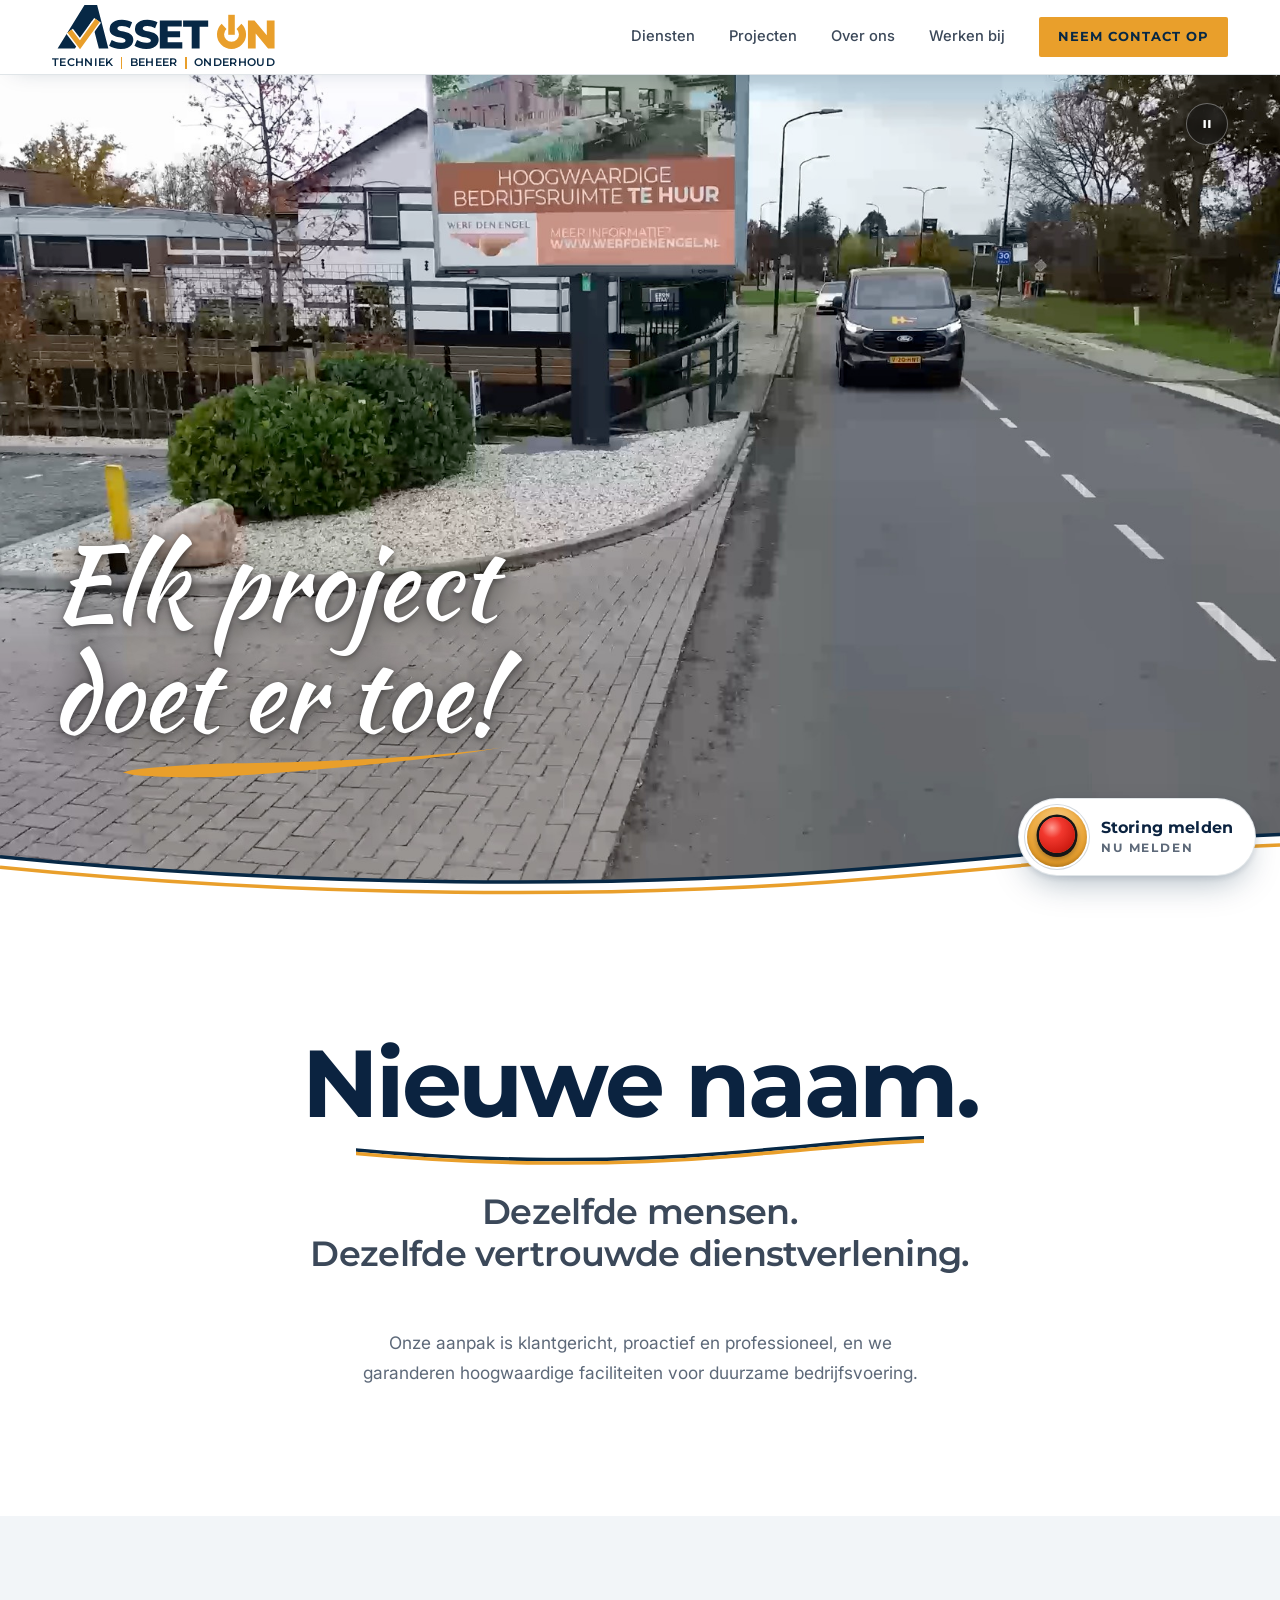
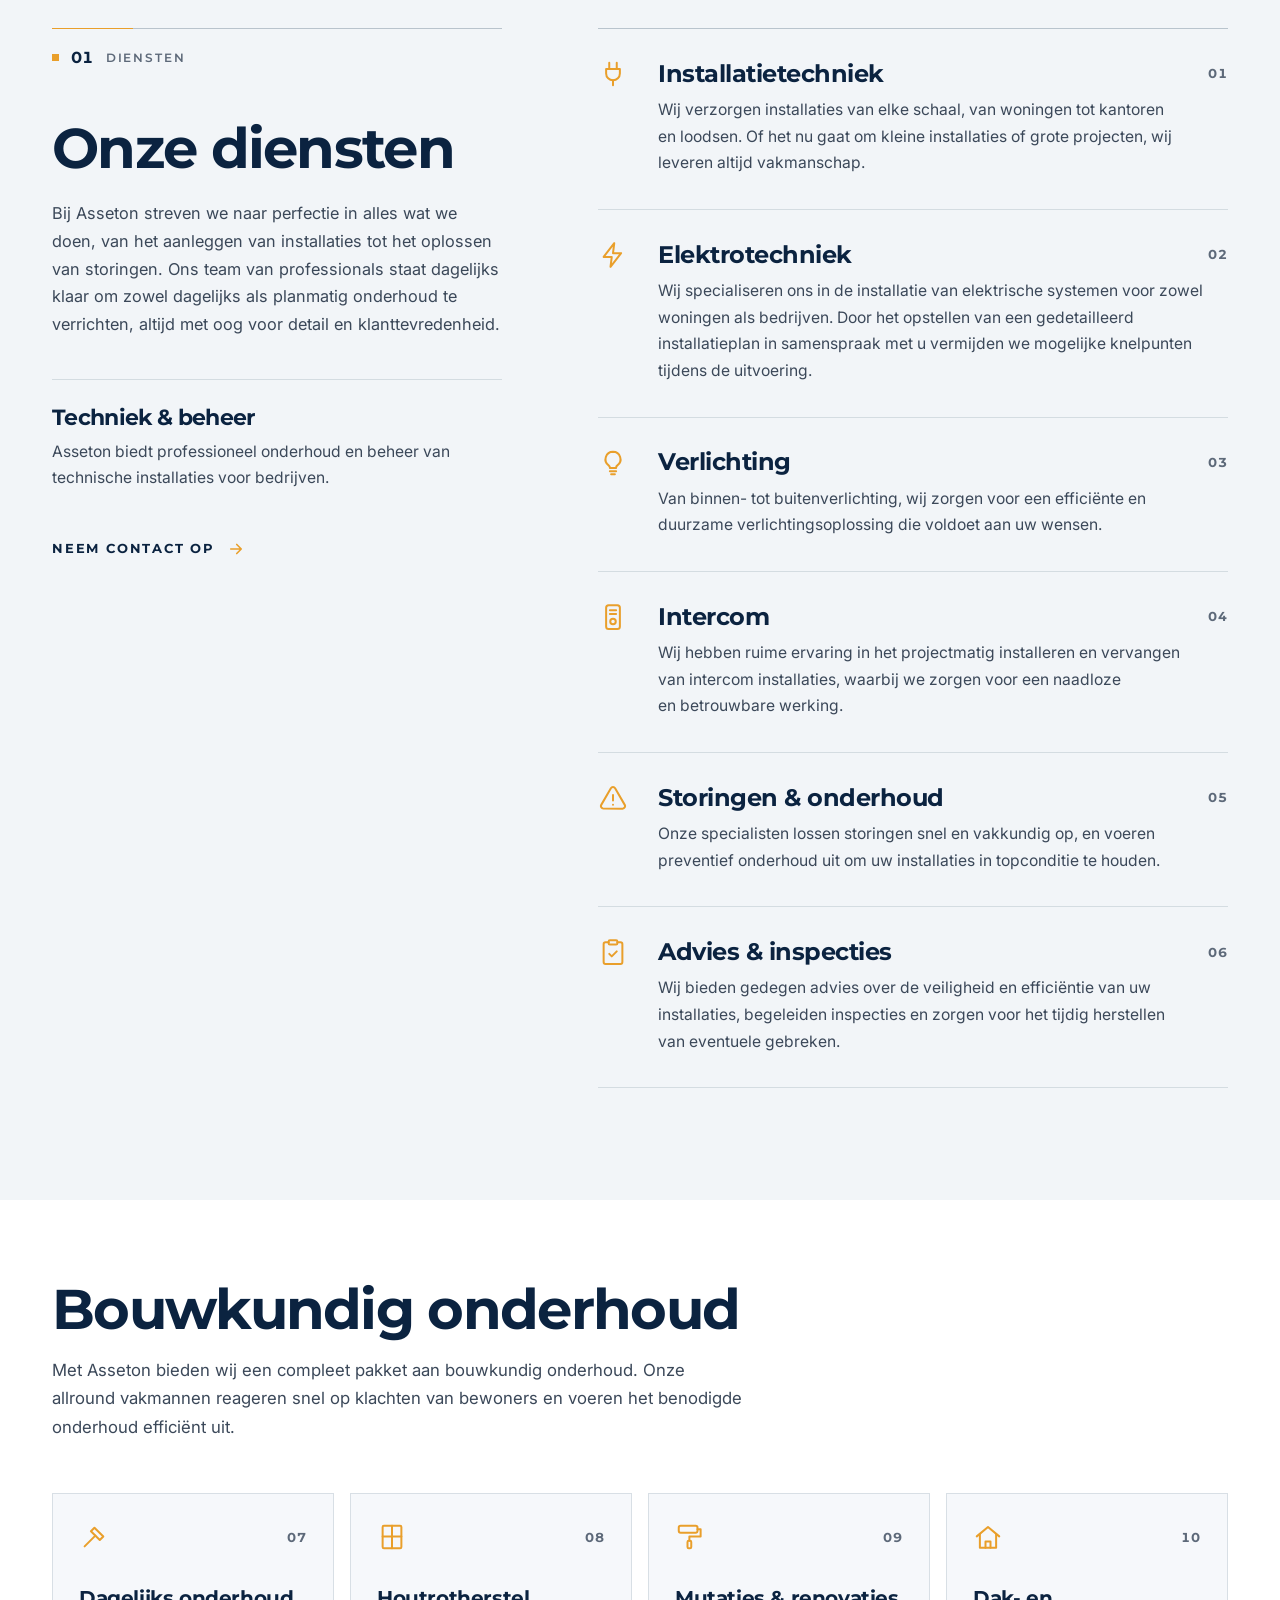
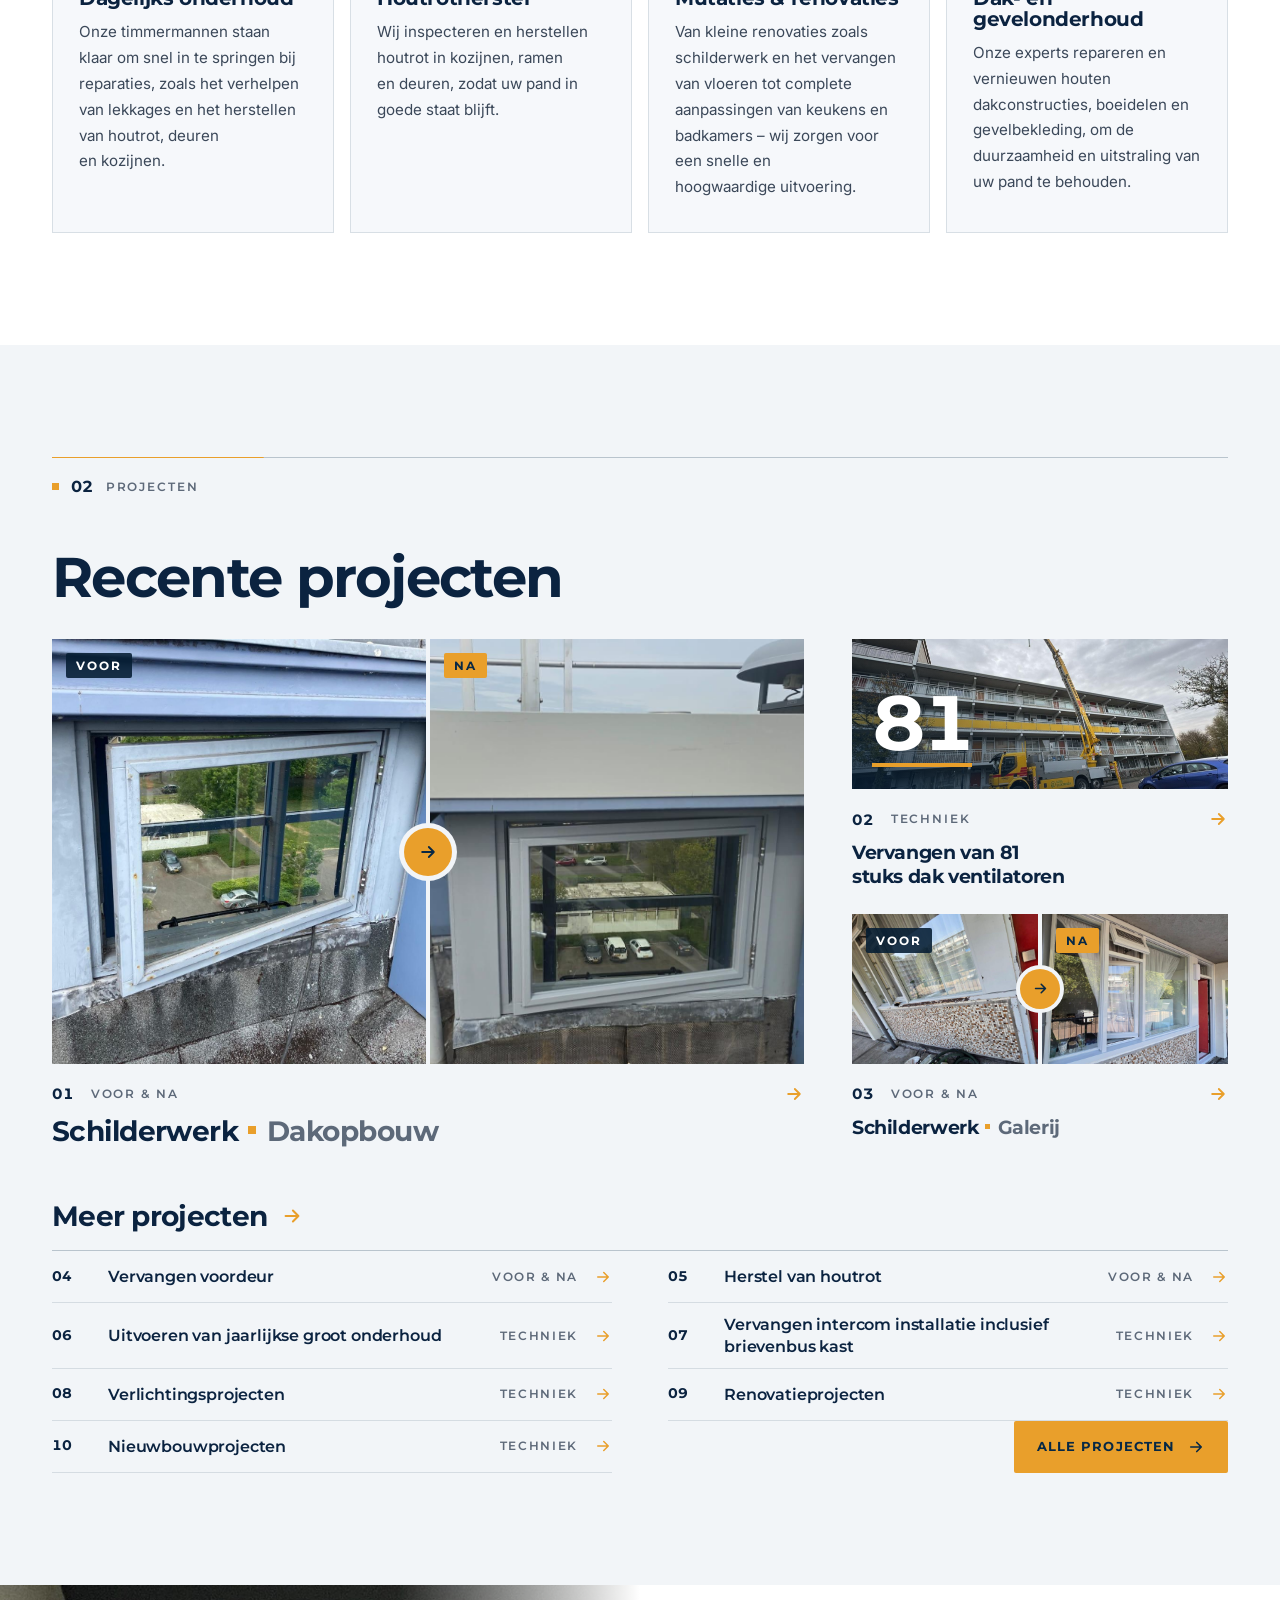
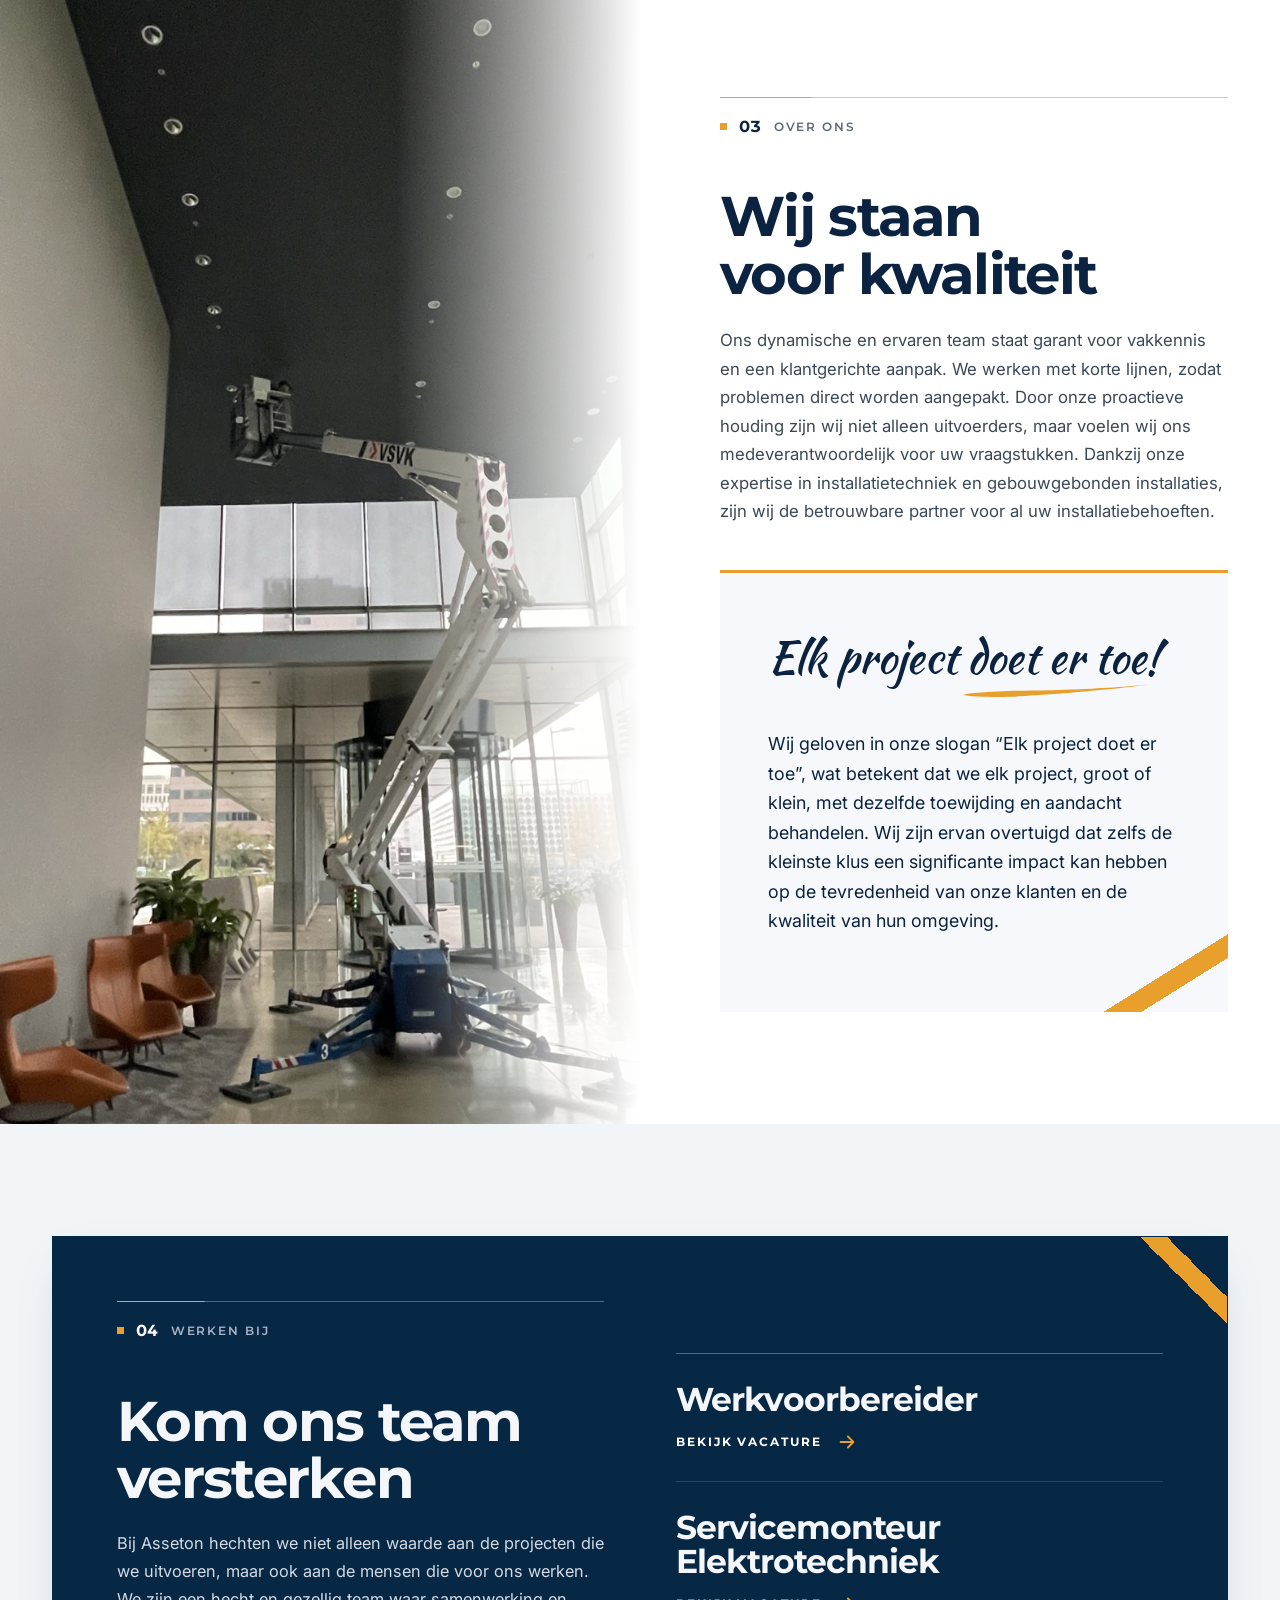
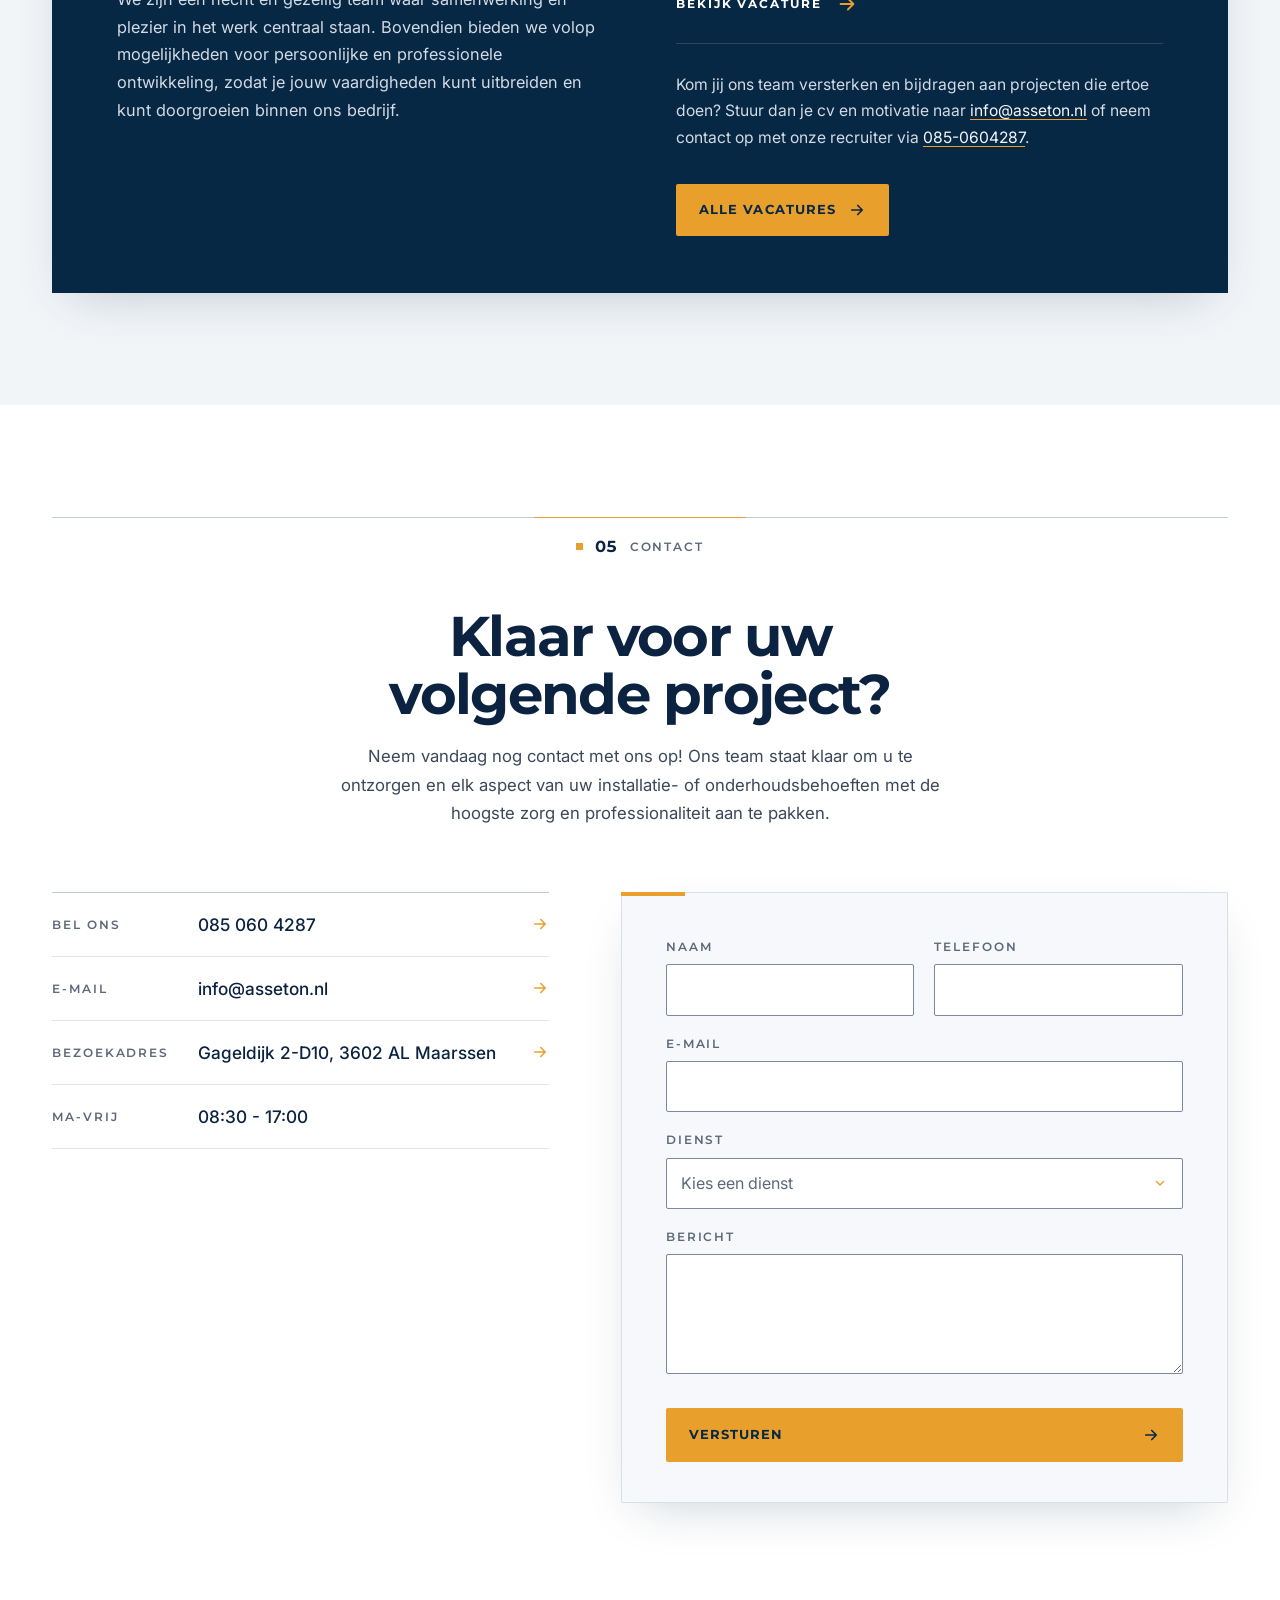
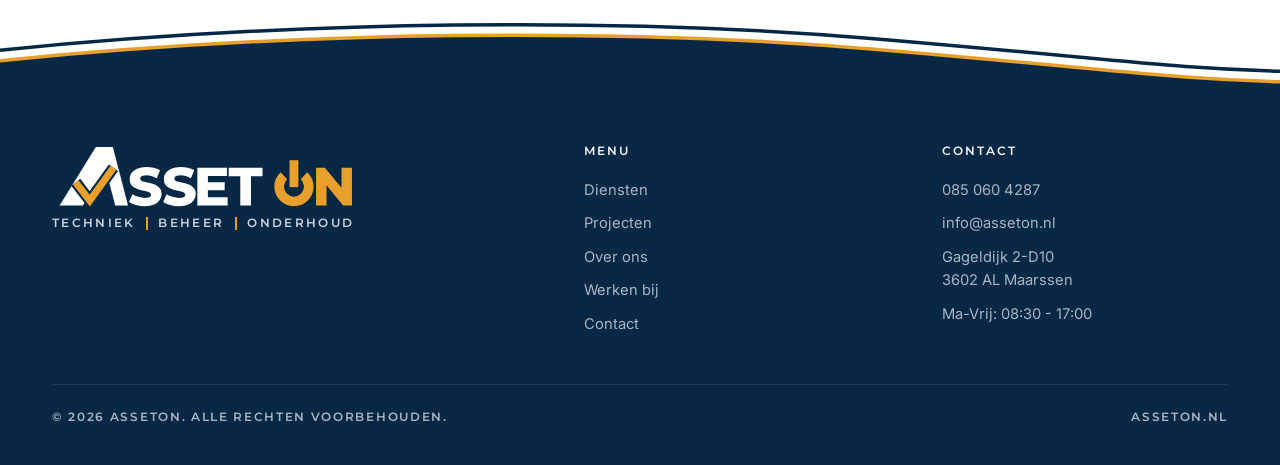
==== commit 57ec5244: "Wave as hero edge, colour video Co-Authored-By: Claude Opus 5.5 <noreply@anthropic.com>" ====
--- a/index.html
+++ b/index.html
@@ -44,7 +44,7 @@
   "image": "https://asseton.nl/images/over-ons-atrium.jpg"
 }
 </script>
-<link rel="stylesheet" href="assets/site.css?v=10">
+<link rel="stylesheet" href="assets/site.css?v=11">
 </head>
 <body data-page="home">
 <svg width="0" height="0" style="position:absolute" aria-hidden="true" focusable="false"><defs>
@@ -380,6 +380,6 @@
 
 
 
-<script src="assets/site.js?v=10"></script>
+<script src="assets/site.js?v=11"></script>
 </body>
 </html>
--- a/assets/site.css
+++ b/assets/site.css
@@ -830,12 +830,8 @@
 
 /* the wavy line: thin navy + gold, at the top of the first section under each hero, above the footer, and under
    "Nieuwe naam." (instead of the brush swoosh) */
-.wave-top{padding-top:calc(112px + clamp(28px,4vw,56px))}
-.wave-top::before{content:"";position:absolute;left:0;right:0;top:clamp(10px,1.6vw,22px);height:clamp(36px,6vw,86px);background:url(wave.svg) center/100% 100% no-repeat;pointer-events:none}
-@media (max-width:600px){.wave-top{padding-top:calc(72px + 28px)}}
 .m-big::after{left:8%;right:8%;bottom:-.06em;height:.3em;background:url(wave.svg) center/100% 100% no-repeat}
-footer{position:relative;background:var(--foot);border-top:0;padding-top:clamp(96px,10vw,132px)}
-footer::before{content:"";position:absolute;left:0;right:0;top:clamp(16px,2vw,28px);height:clamp(34px,5vw,70px);background:url(wave-light.svg) center/100% 100% no-repeat;pointer-events:none}
+footer{position:relative;background:var(--foot);border-top:0;padding-top:calc(var(--wave-h) + 56px)}
 .foot a:hover{color:#fff}
 .foot-mark{--mk-a:#123E68;--mk-o:#123E68;--mk-knock:var(--foot)}
 .foot-mark.on{--mk-a:#FFFFFF;--mk-o:var(--signal)}
@@ -869,3 +865,22 @@
 @media (max-width:860px){.hp{background:#FFFFFF;box-shadow:0 10px 28px -16px rgba(7,40,69,.3)}.hp-vn{background:#FFFFFF}}
 /* subpage heroes: the wavy line below replaces their gold edge glow too */
 .pj-hero::after,.wbh::after{display:none}
+
+/* the wavy line IS the bottom edge of every hero (and the top edge of the footer): the light page fills up to the
+   curve, navy line on the edge, gold line beside it. Replaces the separate line in the section below. */
+:root{--wave-h:clamp(44px,5.5vw,84px)}
+.hero::after,body .pj-hero::after,body .wbh::after{display:block;content:"";position:absolute;left:0;right:0;bottom:-1px;top:auto;height:var(--wave-h);background:url(wave-edge.svg) center/100% 100% no-repeat;mix-blend-mode:normal;pointer-events:none}
+.hero::after{z-index:3}
+body .wbh::after{background-image:url(wave-edge-grey.svg)}
+body .pj-hero-in{padding-bottom:calc(80px + var(--wave-h) * .6)}
+body .wbh-in{padding-bottom:calc(116px + var(--wave-h) * .4)}
+footer::before{content:"";position:absolute;left:0;right:0;top:-1px;height:var(--wave-h);background:url(wave-foot.svg) center/100% 100% no-repeat;pointer-events:none}
+@media (max-width:600px){
+  body .pj-hero-in{padding-bottom:calc(40px + var(--wave-h) * .7)}
+  body .wbh-in{padding-bottom:calc(88px + var(--wave-h) * .3)}
+}
+
+/* home hero (client, 2026-10-07): the video in colour, no gradient over it; the slogan keeps a soft shadow to stay readable */
+.hero::before,.hero-video{filter:none}
+.hero-shade{display:none}
+.hero h1{text-shadow:0 2px 6px rgba(0,0,0,.45),0 4px 30px rgba(0,0,0,.55)}
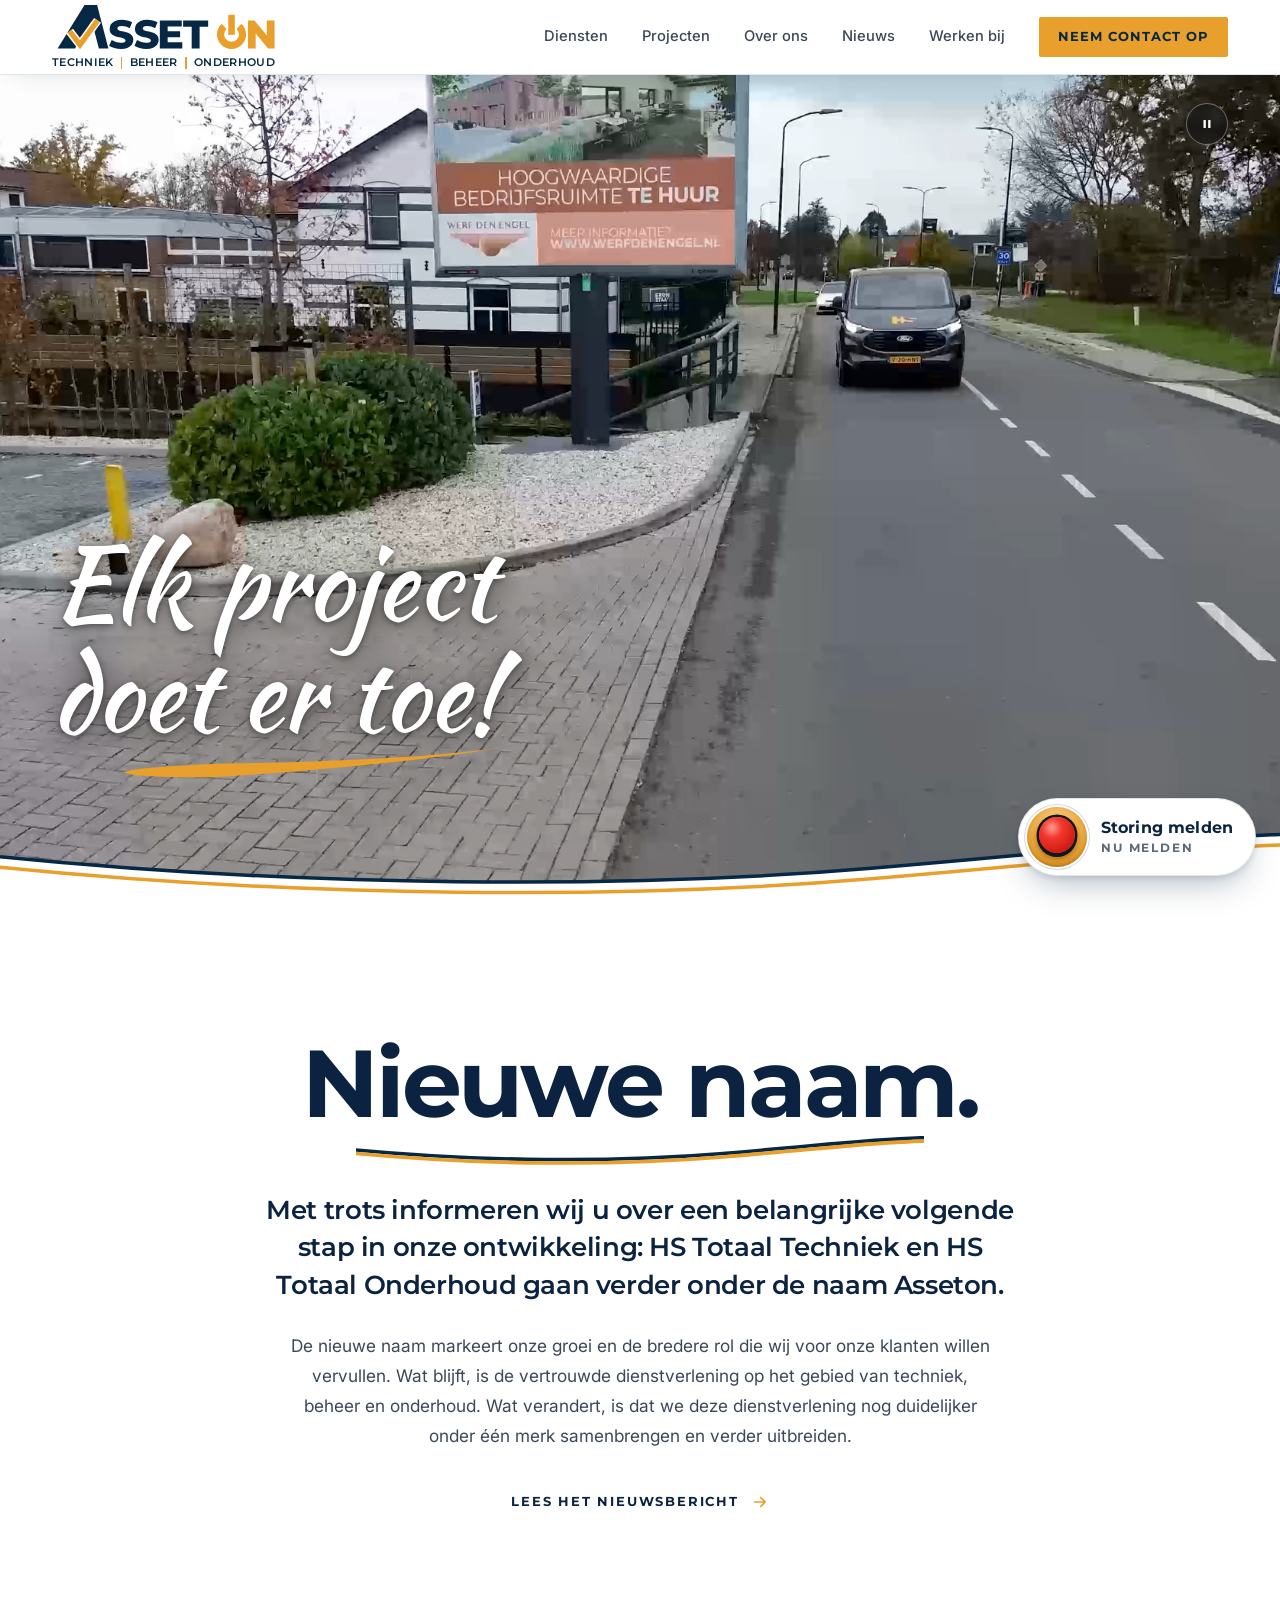
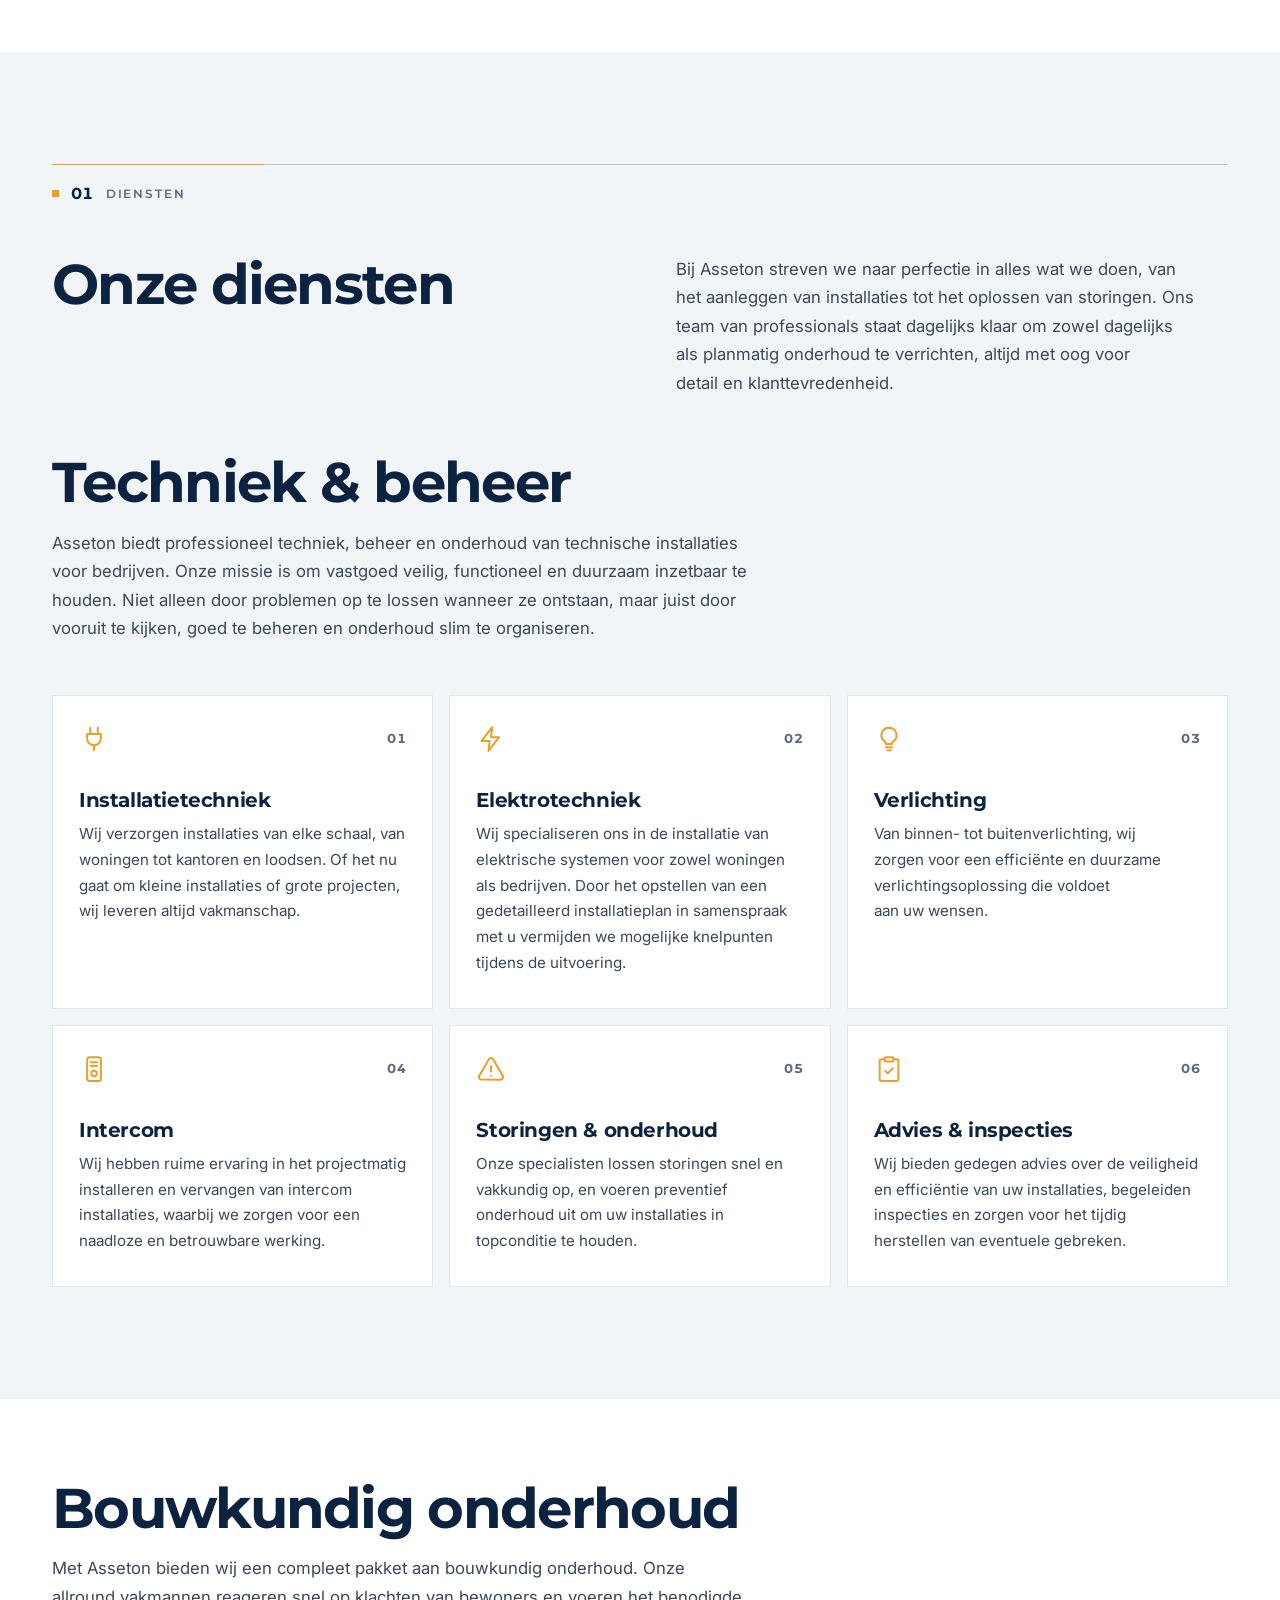
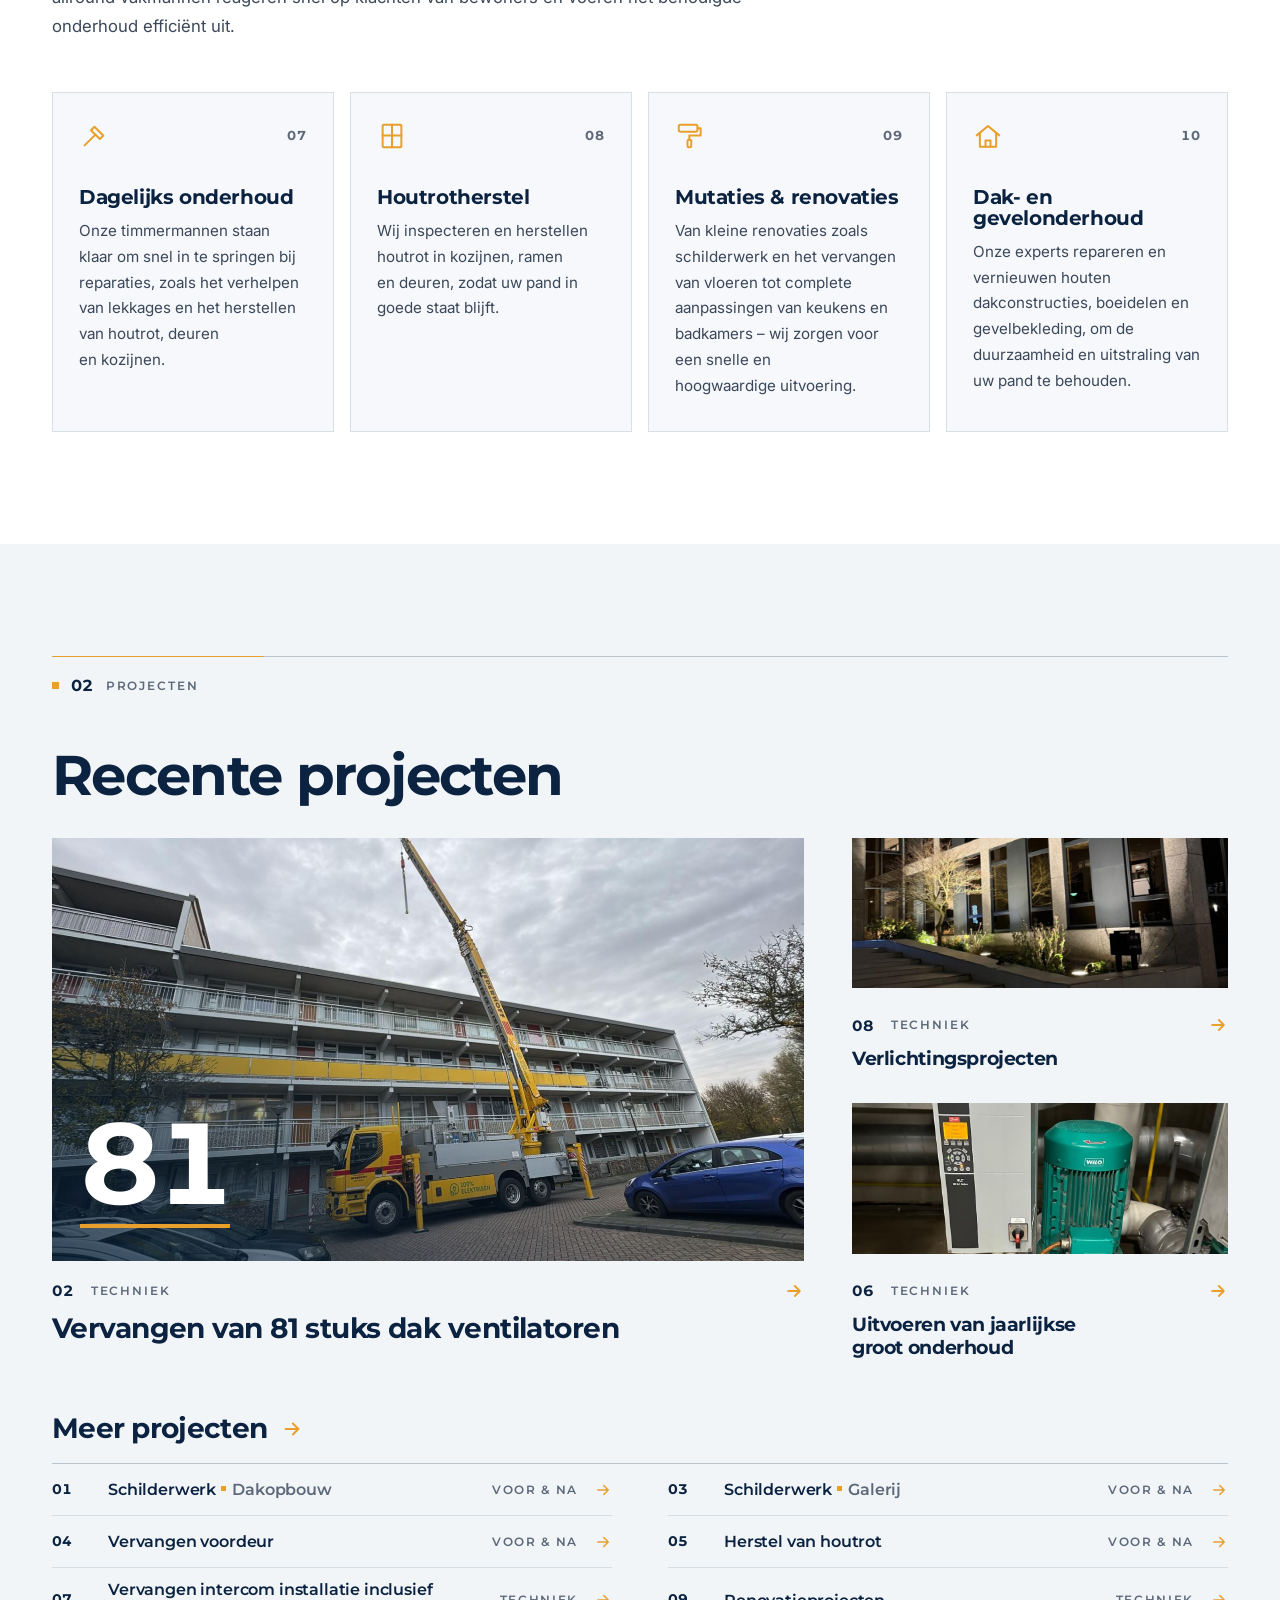
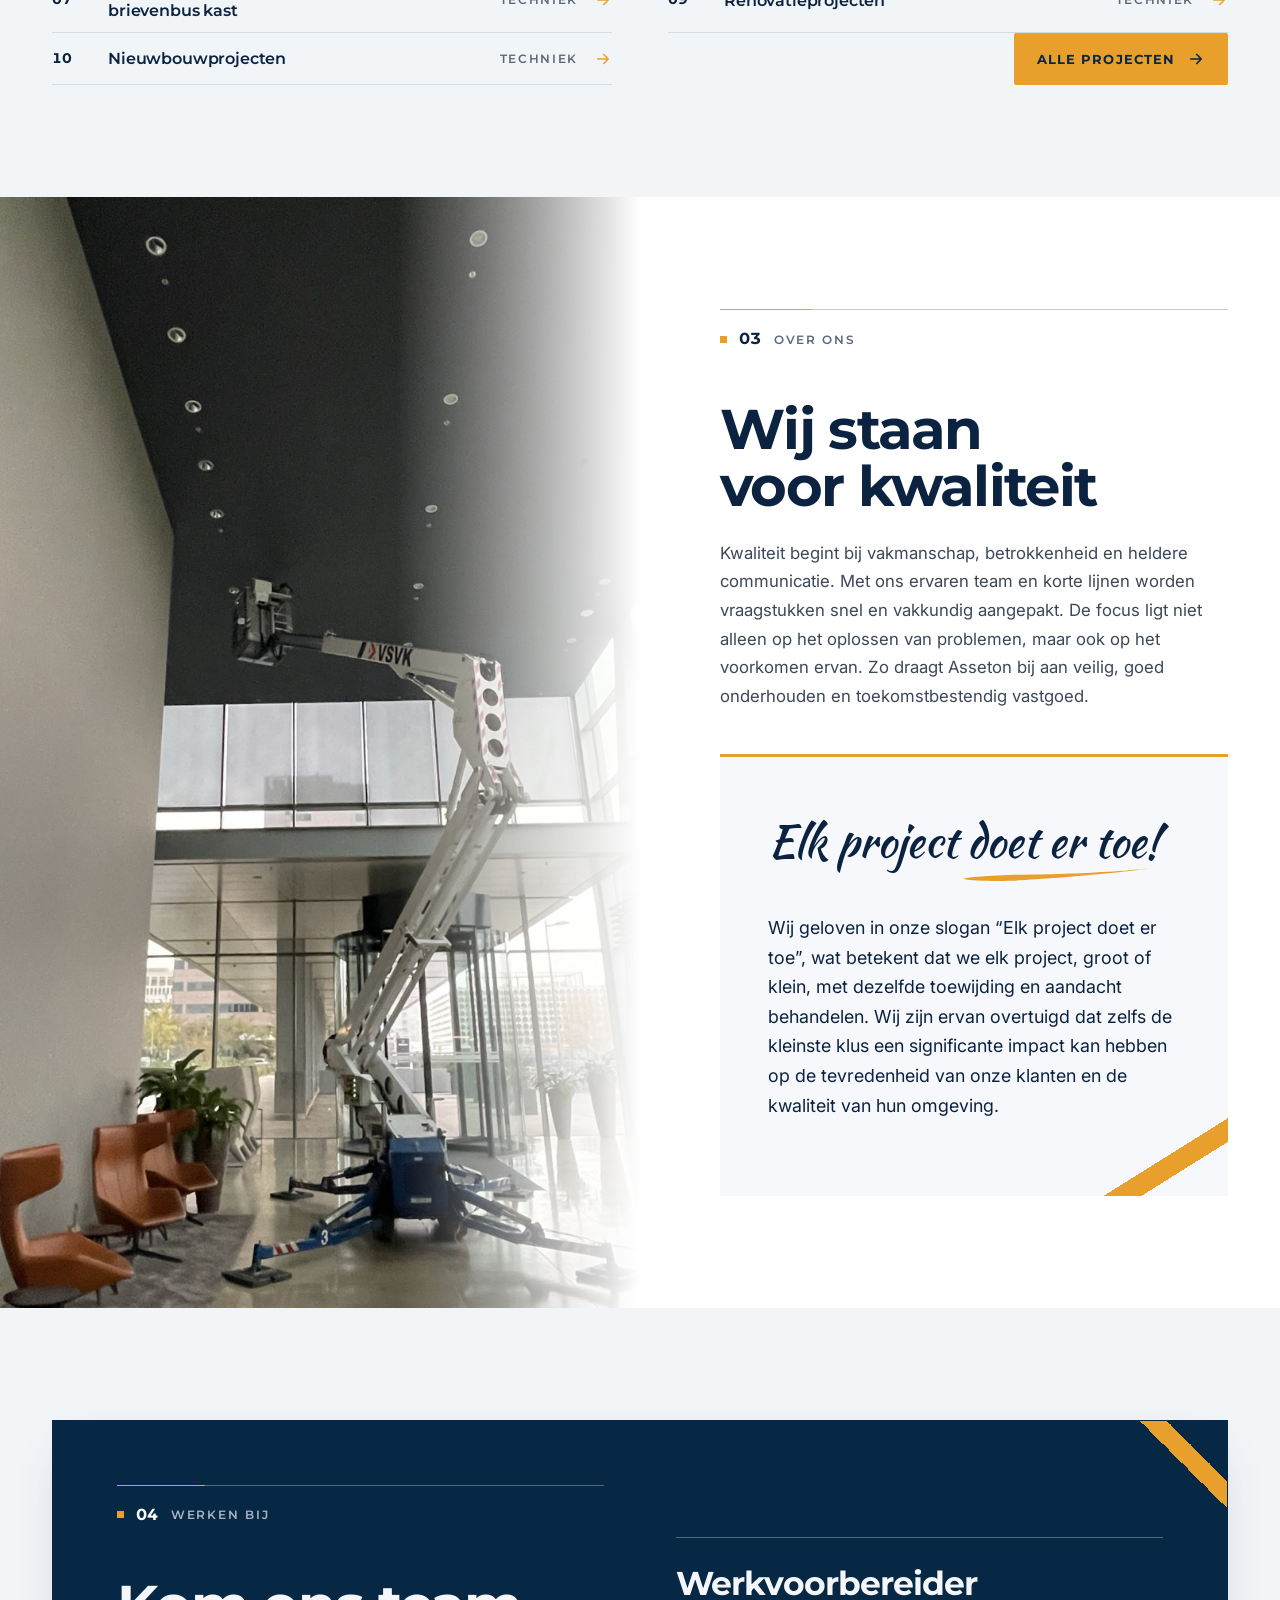
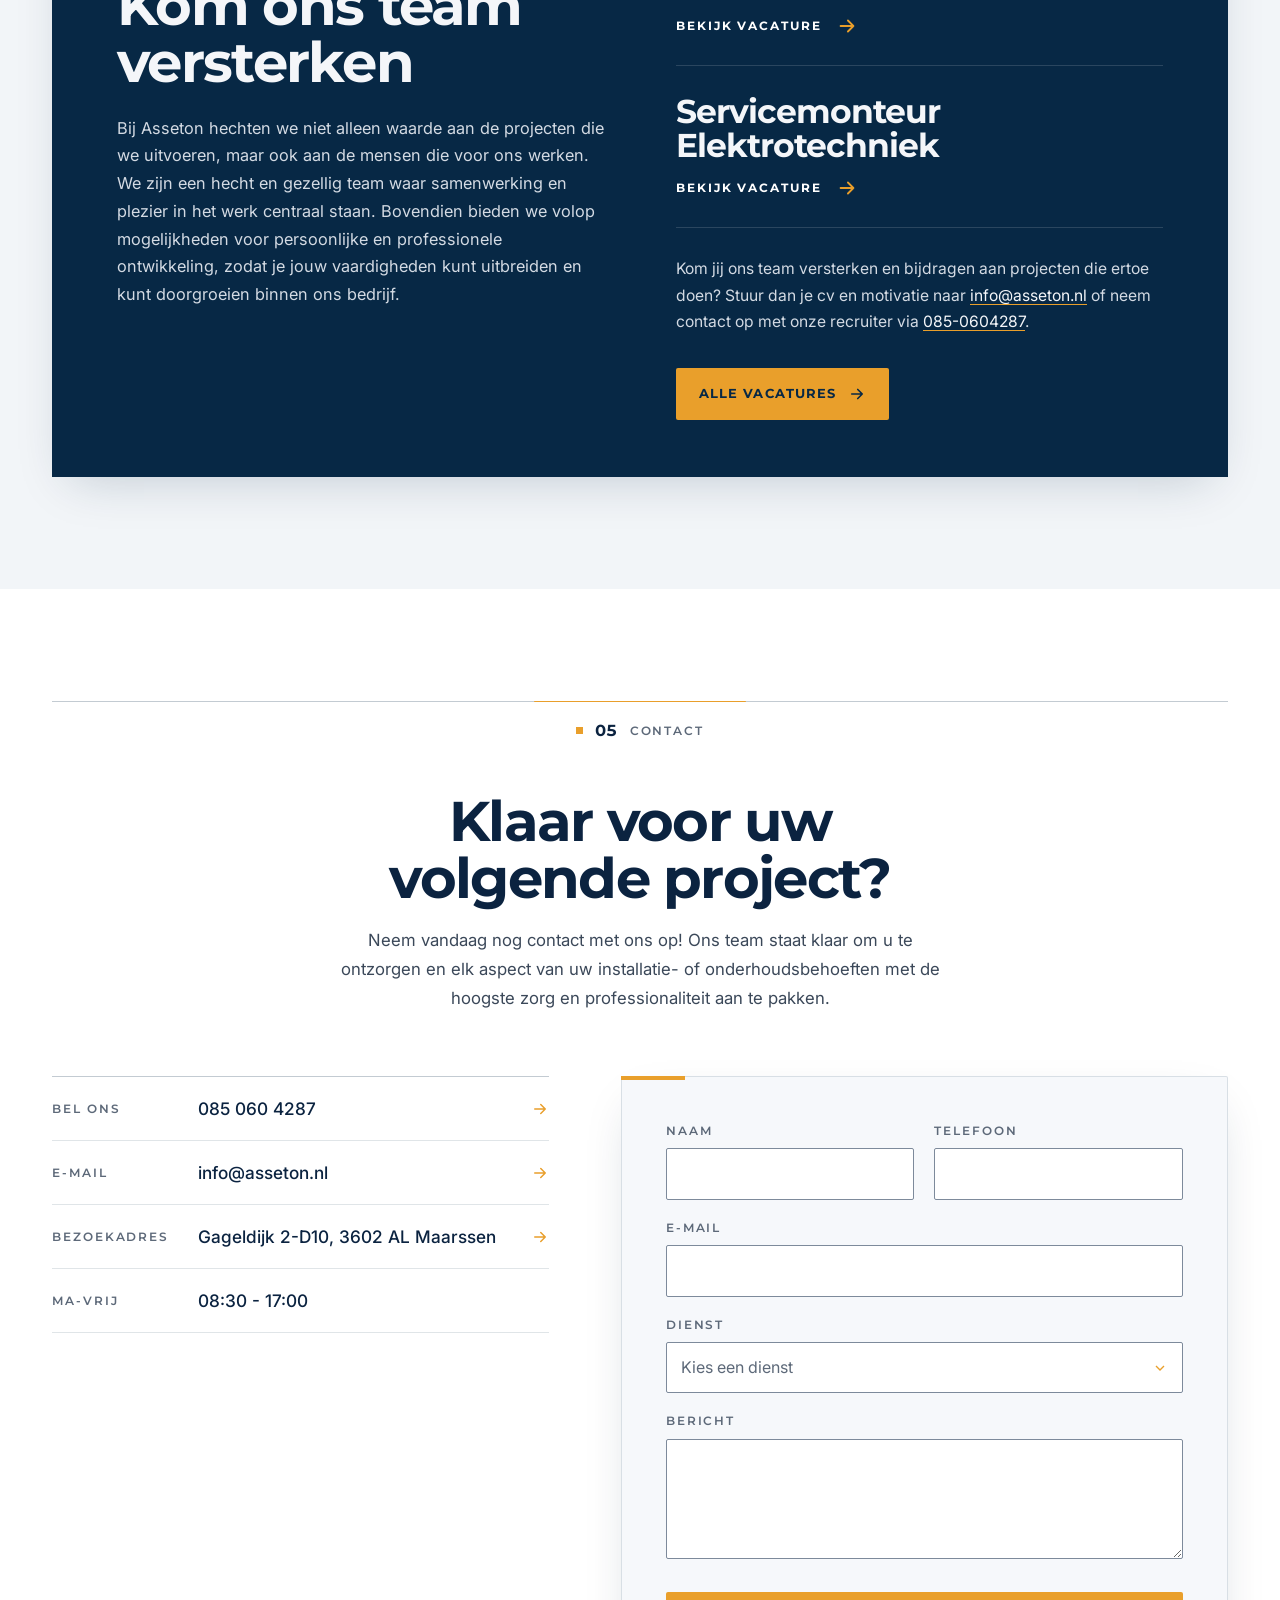
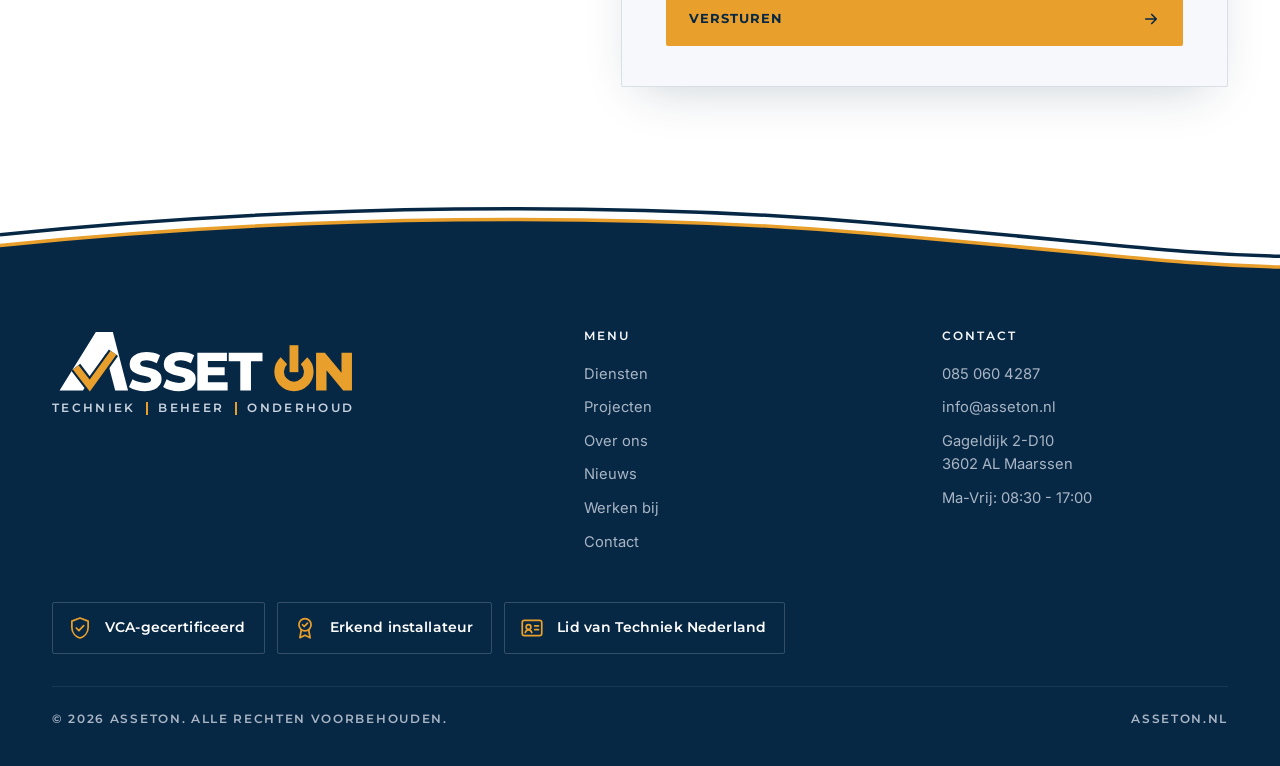
==== commit 88eaf02d: "Client update: Nieuws page, new texts, tiles, top 3, certifications Co-Authored-By: Claude Opus 5.5 " ====
--- a/index.html
+++ b/index.html
@@ -44,7 +44,7 @@
   "image": "https://asseton.nl/images/over-ons-atrium.jpg"
 }
 </script>
-<link rel="stylesheet" href="assets/site.css?v=11">
+<link rel="stylesheet" href="assets/site.css?v=12">
 </head>
 <body data-page="home">
 <svg width="0" height="0" style="position:absolute" aria-hidden="true" focusable="false"><defs>
@@ -75,6 +75,7 @@
       <a href="#diensten">Diensten</a>
       <a href="projecten.html">Projecten</a>
       <a href="#over-ons">Over ons</a>
+      <a href="nieuws.html">Nieuws</a>
       <a href="werken-bij.html">Werken bij</a>
       <a href="#contact" class="btn btn-signal nav-cta">Neem contact op <svg viewBox="0 0 24 24" fill="none" stroke="currentColor" stroke-width="2.2" stroke-linecap="round" stroke-linejoin="round" aria-hidden="true"><path d="M5 12h14M13 6l6 6-6 6"/></svg></a>
     </nav>
@@ -121,27 +122,28 @@
 </div>
 
 <!-- 1 · INTRO -->
-<section id="asseton" class="cool manifest wave-top">
+<section id="asseton" class="cool manifest">
   <div class="wrap manifest-in">
-    <h2 class="statement manifest-h reveal"><span class="st-line m-big">Nieuwe naam.</span> <span class="st-line m-sub">Dezelfde mensen.</span> <span class="st-line m-sub">Dezelfde vertrouwde dienstverlening.</span></h2>
-    <p class="manifest-p reveal">Onze aanpak is klantgericht, proactief en professioneel, en we garanderen hoogwaardige faciliteiten voor duurzame&nbsp;bedrijfsvoering.</p>
+    <h2 class="statement manifest-h reveal"><span class="st-line m-big">Nieuwe naam.</span></h2>
+    <p class="m-lead reveal">Met trots informeren wij u over een belangrijke volgende stap in onze ontwikkeling: HS Totaal Techniek en HS Totaal Onderhoud gaan verder onder de naam&nbsp;Asseton.</p>
+    <p class="manifest-p reveal">De nieuwe naam markeert onze groei en de bredere rol die wij voor onze klanten willen vervullen. Wat blijft, is de vertrouwde dienstverlening op het gebied van techniek, beheer en onderhoud. Wat verandert, is dat we deze dienstverlening nog duidelijker onder één merk samenbrengen en verder&nbsp;uitbreiden.</p>
+    <a class="side-link m-link reveal" href="nieuws.html">Lees het nieuwsbericht<svg viewBox="0 0 24 24" fill="none" stroke="currentColor" stroke-width="2.2" stroke-linecap="round" stroke-linejoin="round" aria-hidden="true"><path d="M5 12h14M13 6l6 6-6 6"/></svg></a>
   </div>
 </section>
 
 <!-- 2 · 01 DIENSTEN -->
 <section id="diensten" class="warm">
-  <div class="wrap split">
-    <aside class="split-side reveal">
-      <div class="sec-top"><i class="led"></i><span class="n">01</span><span>Diensten</span></div>
-      <h2 class="h2-solo">Onze diensten</h2>
-      <p class="side-p">Bij Asseton streven we naar perfectie in alles wat we doen, van het aanleggen van installaties tot het oplossen van storingen. Ons team van professionals staat dagelijks klaar om zowel dagelijks als planmatig onderhoud te verrichten, altijd met oog voor detail en&nbsp;klanttevredenheid.</p>
-      <div class="side-group">
-        <h3 class="group-t">Techniek &amp; beheer</h3>
-        <p>Asseton biedt professioneel onderhoud en beheer van technische installaties voor&nbsp;bedrijven.</p>
-      </div>
-      <a class="side-link" href="#contact">Neem contact op<svg viewBox="0 0 24 24" fill="none" stroke="currentColor" stroke-width="2.2" stroke-linecap="round" stroke-linejoin="round" aria-hidden="true"><path d="M5 12h14M13 6l6 6-6 6"/></svg></a>
-    </aside>
-    <div class="svc-list svc-rows reveal">
+  <div class="wrap">
+    <div class="sec-top"><i class="led"></i><span class="n">01</span><span>Diensten</span></div>
+    <div class="head2 reveal">
+      <h2>Onze diensten</h2>
+      <p>Bij Asseton streven we naar perfectie in alles wat we doen, van het aanleggen van installaties tot het oplossen van storingen. Ons team van professionals staat dagelijks klaar om zowel dagelijks als planmatig onderhoud te verrichten, altijd met oog voor detail en&nbsp;klanttevredenheid.</p>
+    </div>
+    <div class="ond-head reveal">
+      <h3 class="group-t ond-t">Techniek &amp; beheer</h3>
+      <p>Asseton biedt professioneel techniek, beheer en onderhoud van technische installaties voor bedrijven. Onze missie is om vastgoed veilig, functioneel en duurzaam inzetbaar te houden. Niet alleen door problemen op te lossen wanneer ze ontstaan, maar juist door vooruit te kijken, goed te beheren en onderhoud slim te&nbsp;organiseren.</p>
+    </div>
+    <div class="svc-list svc-cards svc-cards-6 reveal">
       <article class="svc">
         <h4 class="svc-h"><button class="svc-btn" type="button" aria-expanded="true" aria-controls="svc-1"><svg class="ico" viewBox="0 0 24 24" aria-hidden="true"><use href="#i-plug"/></svg><span class="n">01</span> <span class="t">Installatietechniek</span><span class="pm" aria-hidden="true"></span></button></h4>
         <div class="svc-body" id="svc-1"><p>Wij verzorgen installaties van elke schaal, van woningen tot kantoren en loodsen. Of het nu gaat om kleine installaties of grote projecten, wij leveren altijd&nbsp;vakmanschap.</p></div>
@@ -198,8 +200,8 @@
   </div>
 </section>
 
-<!-- 4 · 02 PROJECTEN: an editorial preview of projecten.html. The same top 3 (numbering, labels, lead photos):
-     one large + two smaller, then the other seven as a slim index. Every item links to its project on projecten.html. -->
+<!-- 4 · 02 PROJECTEN: an editorial preview of projecten.html. The client's three showcase projects (02, 08, 06, numbered
+     as on projecten.html): one large + two smaller, then the other seven as a slim index. Every item links to its project. -->
 <section id="projecten" class="warm">
   <div class="wrap">
     <div class="sec-top"><i class="led"></i><span class="n">02</span><span>Projecten</span></div>
@@ -207,34 +209,30 @@
     <div class="hp-grid">
       <article class="hp hp-1 reveal">
         <div class="hp-cap">
-          <p class="hp-meta"><span class="hp-n">01</span><span class="hp-type">Voor &amp; na</span></p>
-          <h3 class="hp-t"><a href="projecten.html#dakopbouw">Schilderwerk <span class="hp-loc">Dakopbouw</span></a></h3>
-        </div>
-        <div class="hp-media hp-vn">
-          <span class="hp-half"><img src="images/projecten/dakopbouw-voor.jpg" width="1500" height="1125" loading="lazy" decoding="async" alt="Raamkozijn van een dakopbouw met verweerde, afbladderende lichtblauwe verf" style="object-position:50% 50%"><span class="hp-chip">Voor</span></span>
-          <span class="hp-half hp-na"><img src="images/projecten/dakopbouw-na.jpg" width="1376" height="900" loading="lazy" decoding="async" alt="Hetzelfde raamkozijn grijs geschilderd, met een nieuwe afdekplank" style="object-position:55% 50%"><span class="hp-chip is-na">Na</span></span>
-          <span class="hp-seam" aria-hidden="true"><svg viewBox="0 0 24 24" fill="none" stroke="currentColor" stroke-width="2.2" stroke-linecap="round" stroke-linejoin="round"><path d="M5 12h14M13 6l6 6-6 6"/></svg></span>
+          <p class="hp-meta"><span class="hp-n">02</span><span class="hp-type">Techniek</span></p>
+          <h3 class="hp-t"><a href="projecten.html#dakventilatoren">Vervangen van 81 stuks dak ventilatoren</a></h3>
+        </div>
+        <div class="hp-media hp-figbox">
+          <img src="images/projecten/ventilatoren-kraan.jpg" width="1500" height="844" loading="lazy" decoding="async" alt="Kraanwagen voor een galerijflat, met de giek tot boven het dak" style="object-position:57% 50%">
+          <span class="hp-fig" aria-hidden="true"><span>81</span></span>
         </div>
       </article>
       <article class="hp hp-2 reveal">
         <div class="hp-cap">
-          <p class="hp-meta"><span class="hp-n">02</span><span class="hp-type">Techniek</span></p>
-          <h3 class="hp-t"><a href="projecten.html#dakventilatoren">Vervangen van 81 stuks dak ventilatoren</a></h3>
+          <p class="hp-meta"><span class="hp-n">08</span><span class="hp-type">Techniek</span></p>
+          <h3 class="hp-t"><a href="projecten.html#verlichting">Verlichtingsprojecten</a></h3>
         </div>
         <div class="hp-media">
-          <img src="images/projecten/ventilatoren-kraan.jpg" width="1500" height="844" loading="lazy" decoding="async" alt="Kraanwagen voor een galerijflat, met de giek tot boven het dak" style="object-position:57% 50%">
-          <span class="hp-fig" aria-hidden="true"><span>81</span></span>
+          <img src="images/projecten/verlichting-nacht.jpg" width="968" height="1500" loading="lazy" decoding="async" alt="Kantoorgebouw bij avond met verlichte gevel en tuinverlichting" style="object-position:50% 60%">
         </div>
       </article>
       <article class="hp hp-3 reveal">
         <div class="hp-cap">
-          <p class="hp-meta"><span class="hp-n">03</span><span class="hp-type">Voor &amp; na</span></p>
-          <h3 class="hp-t"><a href="projecten.html#galerij">Schilderwerk <span class="hp-loc">Galerij</span></a></h3>
-        </div>
-        <div class="hp-media hp-vn">
-          <span class="hp-half"><img src="images/projecten/galerij-voor.jpg" width="1500" height="844" loading="lazy" decoding="async" alt="Raam aan een galerij met een verrotte, afbladderende onderdorpel naast een rode voordeur" style="object-position:35% 60%"><span class="hp-chip">Voor</span></span>
-          <span class="hp-half hp-na"><img src="images/projecten/galerij-na.jpg" width="1408" height="900" loading="lazy" decoding="async" alt="Wit geschilderde kozijnen boven het mozaïekpaneel, naast de rode voordeur" style="object-position:45% 50%"><span class="hp-chip is-na">Na</span></span>
-          <span class="hp-seam" aria-hidden="true"><svg viewBox="0 0 24 24" fill="none" stroke="currentColor" stroke-width="2.2" stroke-linecap="round" stroke-linejoin="round"><path d="M5 12h14M13 6l6 6-6 6"/></svg></span>
+          <p class="hp-meta"><span class="hp-n">06</span><span class="hp-type">Techniek</span></p>
+          <h3 class="hp-t"><a href="projecten.html#groot-onderhoud">Uitvoeren van jaarlijkse groot onderhoud</a></h3>
+        </div>
+        <div class="hp-media">
+          <img src="images/projecten/onderhoud-pomp.jpg" width="1125" height="1500" loading="lazy" decoding="async" alt="Pomp met frequentieregelaar in een technische ruimte" style="object-position:55% 45%">
         </div>
       </article>
     </div>
@@ -242,11 +240,11 @@
     <div class="hp-more reveal">
       <h3 class="hp-more-h"><a href="projecten.html#meer-projecten">Meer projecten<svg viewBox="0 0 24 24" fill="none" stroke="currentColor" stroke-width="2.2" stroke-linecap="round" stroke-linejoin="round" aria-hidden="true"><path d="M5 12h14M13 6l6 6-6 6"/></svg></a></h3>
       <ol class="hp-list">
+        <li><a href="projecten.html#dakopbouw"><span class="hp-n">01</span><span class="hp-lt">Schilderwerk <span class="hp-loc">Dakopbouw</span></span><span class="hp-type">Voor &amp; na</span></a></li>
+        <li><a href="projecten.html#galerij"><span class="hp-n">03</span><span class="hp-lt">Schilderwerk <span class="hp-loc">Galerij</span></span><span class="hp-type">Voor &amp; na</span></a></li>
         <li><a href="projecten.html#voordeur"><span class="hp-n">04</span><span class="hp-lt">Vervangen voordeur</span><span class="hp-type">Voor &amp; na</span></a></li>
         <li><a href="projecten.html#houtrot"><span class="hp-n">05</span><span class="hp-lt">Herstel van houtrot</span><span class="hp-type">Voor &amp; na</span></a></li>
-        <li><a href="projecten.html#groot-onderhoud"><span class="hp-n">06</span><span class="hp-lt">Uitvoeren van jaarlijkse groot onderhoud</span><span class="hp-type">Techniek</span></a></li>
         <li><a href="projecten.html#intercom"><span class="hp-n">07</span><span class="hp-lt">Vervangen intercom installatie inclusief brievenbus kast</span><span class="hp-type">Techniek</span></a></li>
-        <li><a href="projecten.html#verlichting"><span class="hp-n">08</span><span class="hp-lt">Verlichtingsprojecten</span><span class="hp-type">Techniek</span></a></li>
         <li><a href="projecten.html#renovatie"><span class="hp-n">09</span><span class="hp-lt">Renovatieprojecten</span><span class="hp-type">Techniek</span></a></li>
         <li><a href="projecten.html#nieuwbouw"><span class="hp-n">10</span><span class="hp-lt">Nieuwbouwprojecten</span><span class="hp-type">Techniek</span></a></li>
       </ol>
@@ -265,7 +263,7 @@
     <div class="sec-top"><i class="led"></i><span class="n">03</span><span>Over ons</span></div>
     <div class="reveal">
       <h2 class="h2-solo">Wij staan voor kwaliteit</h2>
-      <p class="about2-p">Ons dynamische en ervaren team staat garant voor vakkennis en een klantgerichte aanpak. We werken met korte lijnen, zodat problemen direct worden aangepakt. Door onze proactieve houding zijn wij niet alleen uitvoerders, maar voelen wij ons medeverantwoordelijk voor uw vraagstukken. Dankzij onze expertise in installatietechniek en gebouwgebonden installaties, zijn wij de betrouwbare partner voor al uw&nbsp;installatiebehoeften.</p>
+      <p class="about2-p">Kwaliteit begint bij vakmanschap, betrokkenheid en heldere communicatie. Met ons ervaren team en korte lijnen worden vraagstukken snel en vakkundig aangepakt. De focus ligt niet alleen op het oplossen van problemen, maar ook op het voorkomen ervan. Zo draagt Asseton bij aan veilig, goed onderhouden en toekomstbestendig&nbsp;vastgoed.</p>
     </div>
     <figure class="slogan-panel reveal">
         <blockquote class="big">Elk project doet er toe!</blockquote>
@@ -360,13 +358,18 @@
     <div class="foot">
       <nav aria-labelledby="footMenu">
         <p class="foot-h label" id="footMenu">Menu</p>
-        <ul><li><a href="#diensten">Diensten</a></li><li><a href="projecten.html">Projecten</a></li><li><a href="#over-ons">Over ons</a></li><li><a href="werken-bij.html">Werken bij</a></li><li><a href="#contact">Contact</a></li></ul>
+        <ul><li><a href="#diensten">Diensten</a></li><li><a href="projecten.html">Projecten</a></li><li><a href="#over-ons">Over ons</a></li><li><a href="nieuws.html">Nieuws</a></li><li><a href="werken-bij.html">Werken bij</a></li><li><a href="#contact">Contact</a></li></ul>
       </nav>
       <div>
         <p class="foot-h label" id="footContact">Contact</p>
         <ul aria-labelledby="footContact"><li><a href="tel:+31850604287">085 060 4287</a></li><li><a href="mailto:info@asseton.nl">info@asseton.nl</a></li><li class="txt">Gageldijk 2-D10<br>3602 AL Maarssen</li><li class="txt">Ma-Vrij: <span class="nowrap">08:30 - 17:00</span></li></ul>
       </div>
     </div>
+    <ul class="foot-certs" aria-label="Certificeringen en lidmaatschap">
+      <li><svg viewBox="0 0 24 24" aria-hidden="true"><path d="M12 2.8 4.5 5.6v5.9c0 4.6 3.1 8.4 7.5 9.7 4.4-1.3 7.5-5.1 7.5-9.7V5.6z"/><path d="m8.6 12 2.4 2.4 4.4-4.6"/></svg><span>VCA-gecertificeerd</span></li>
+      <li><svg viewBox="0 0 24 24" aria-hidden="true"><circle cx="12" cy="9" r="5.6"/><path d="m9.7 9 1.6 1.6 3-3.1"/><path d="M8.6 13.6 7.3 21l4.7-2.4 4.7 2.4-1.3-7.4"/></svg><span>Erkend installateur</span></li>
+      <li><svg viewBox="0 0 24 24" aria-hidden="true"><rect x="3" y="5" width="18" height="14" rx="2"/><circle cx="8.8" cy="11" r="2.2"/><path d="M5.8 16.2c.6-1.6 1.7-2.4 3-2.4s2.4.8 3 2.4M14.5 10h3.5M14.5 13.4h3.5"/></svg><span>Lid van Techniek Nederland</span></li>
+    </ul>
     <div class="foot-bottom">
       <span>© <span id="year">2026</span> Asseton. Alle rechten voorbehouden.</span>
       <span>asseton.nl</span>
@@ -380,6 +383,6 @@
 
 
 
-<script src="assets/site.js?v=11"></script>
+<script src="assets/site.js?v=12"></script>
 </body>
 </html>
--- a/assets/site.css
+++ b/assets/site.css
@@ -884,3 +884,35 @@
 .hero::before,.hero-video{filter:none}
 .hero-shade{display:none}
 .hero h1{text-shadow:0 2px 6px rgba(0,0,0,.45),0 4px 30px rgba(0,0,0,.55)}
+
+/* ==== Client update 2026-10-14 ==== */
+/* "Nieuwe naam." intro: the announcement (client copy) as a lead, the explanation below, a link to the news page */
+.m-lead{max-width:860px;margin:0 auto;font:600 clamp(1.2rem,2vw,1.6rem)/1.45 var(--display);letter-spacing:-.015em;color:var(--t);text-wrap:balance}
+.manifest-p{max-width:700px;margin-top:28px;color:var(--tb)}
+.m-link{margin-top:28px}
+
+/* Diensten: "Techniek & beheer" is now a full heading with tiles, like "Bouwkundig onderhoud" */
+#diensten .head2{margin-bottom:56px}
+@media (min-width:1101px){.svc-cards-6{grid-template-columns:repeat(3,minmax(0,1fr))}}
+
+/* Home projects: the 81 sits on the large card now; the two smaller cards are plain photos */
+.hp-2 .hp-media::before{content:none}
+.hp-figbox::before{content:"";position:absolute;inset:0;z-index:1;background:linear-gradient(24deg,rgba(5,29,51,.8) 0%,rgba(5,29,51,.4) 30%,rgba(5,29,51,0) 56%);pointer-events:none}
+.hp-1 .hp-fig{left:28px;bottom:24px;font-size:clamp(5rem,9vw,8.5rem)}
+@supports (grid-template-rows:subgrid){@media (min-width:1025px){.hp-1 .hp-fig{font-size:clamp(5rem,9vw,8.5rem)}}}
+.hp-list .hp-lt .hp-loc{color:var(--wm)}
+@media (max-width:860px){
+  .hp .hp-meta .hp-type{display:block;grid-area:tag;margin-top:8px}
+  .hp-1 .hp-fig{left:14px;bottom:12px;font-size:3.4rem}
+}
+
+/* Footer: certifications row (text + line icons until the official logos arrive) */
+.foot-certs{grid-area:certs;list-style:none;display:flex;flex-wrap:wrap;gap:12px;padding:0 0 32px}
+.foot-certs li{display:flex;align-items:center;gap:12px;padding:12px 18px 12px 14px;border:1px solid rgba(255,255,255,.18);border-radius:2px;color:#fff;font:600 .9rem/1.2 var(--display);letter-spacing:.01em}
+.foot-certs svg{width:26px;height:26px;flex-shrink:0;fill:none;stroke:var(--signal);stroke-width:1.6;stroke-linecap:round;stroke-linejoin:round}
+footer>.wrap{grid-template-areas:"brand" "foot" "certs" "bottom"}
+@media (min-width:861px){footer>.wrap{grid-template-areas:"brand foot" "certs certs" "bottom bottom"}}
+@media (max-width:600px){.foot-certs{flex-direction:column;gap:8px}.foot-certs li{width:100%}}
+
+/* header with five links: tighter between 861 and 1180 */
+@media (min-width:861px) and (max-width:1180px){.nav-links{gap:22px}.nav-links a.nav-cta{padding:11px 14px}}
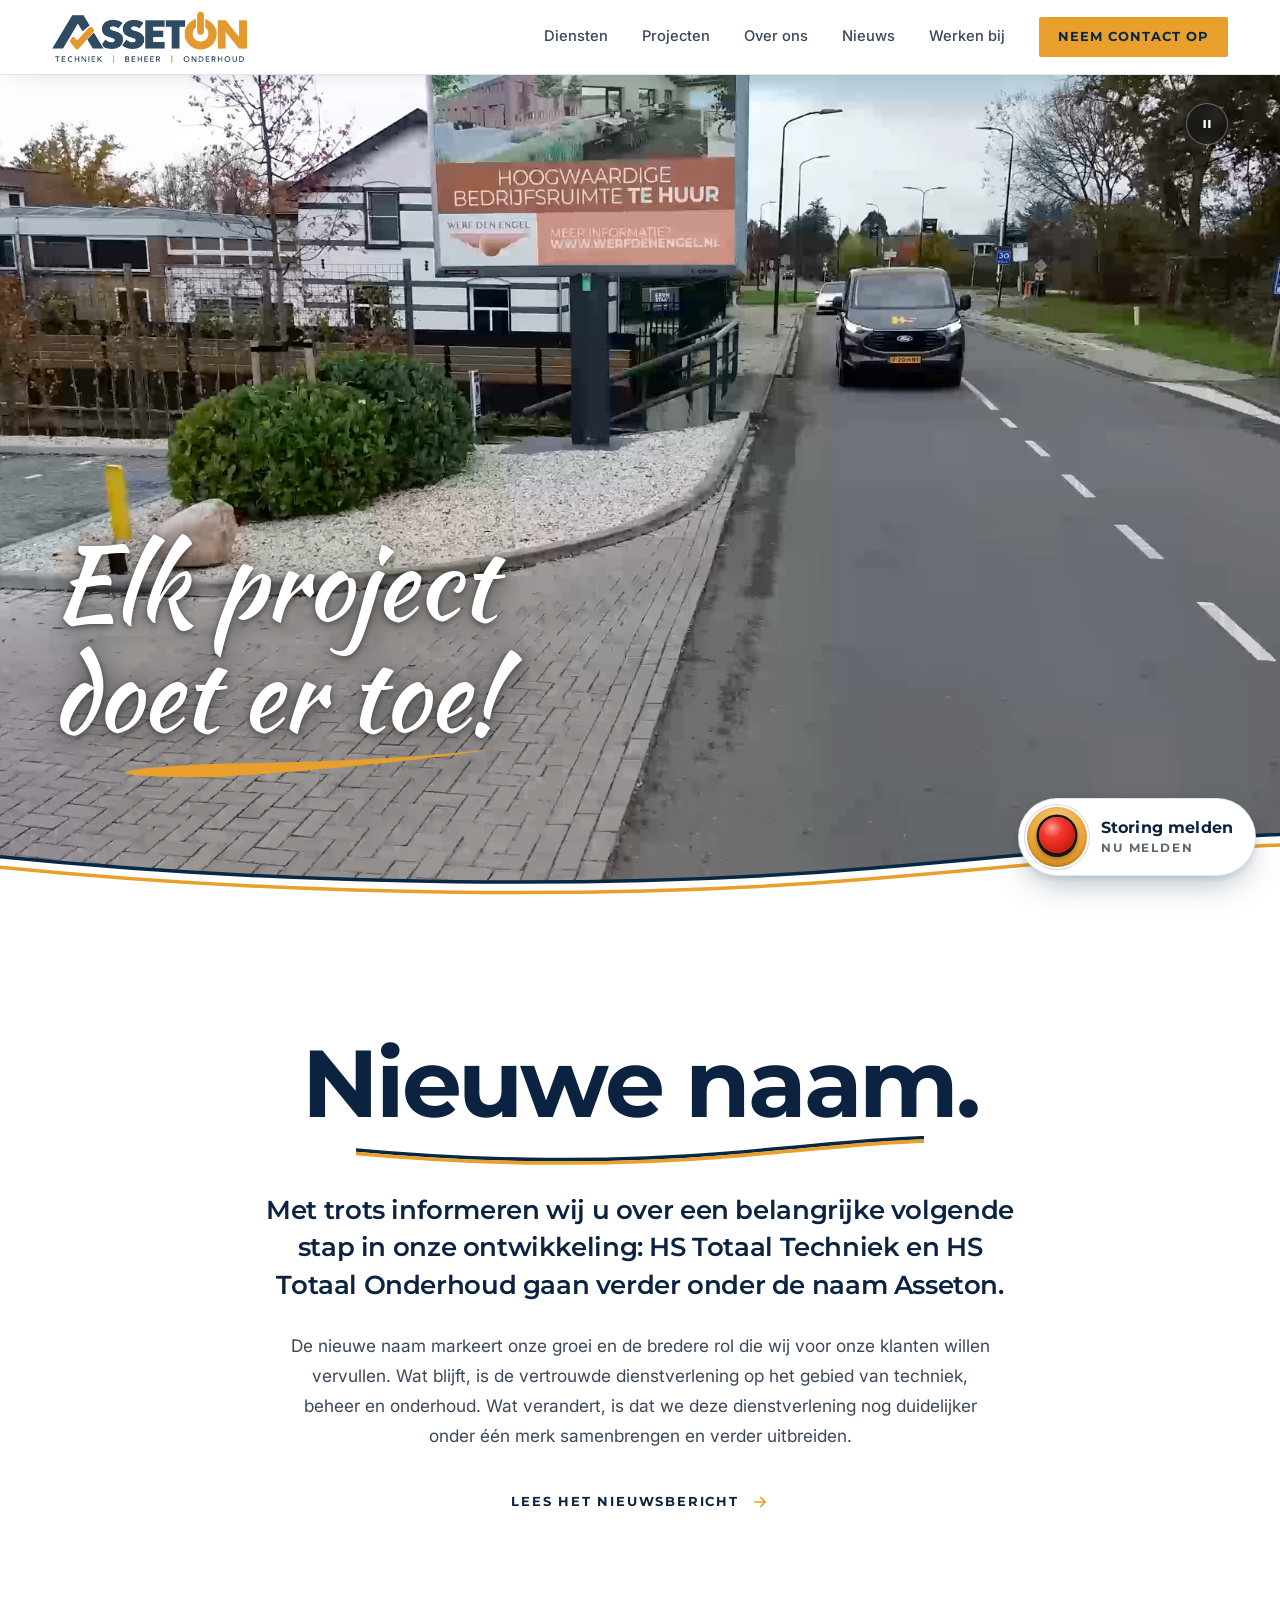
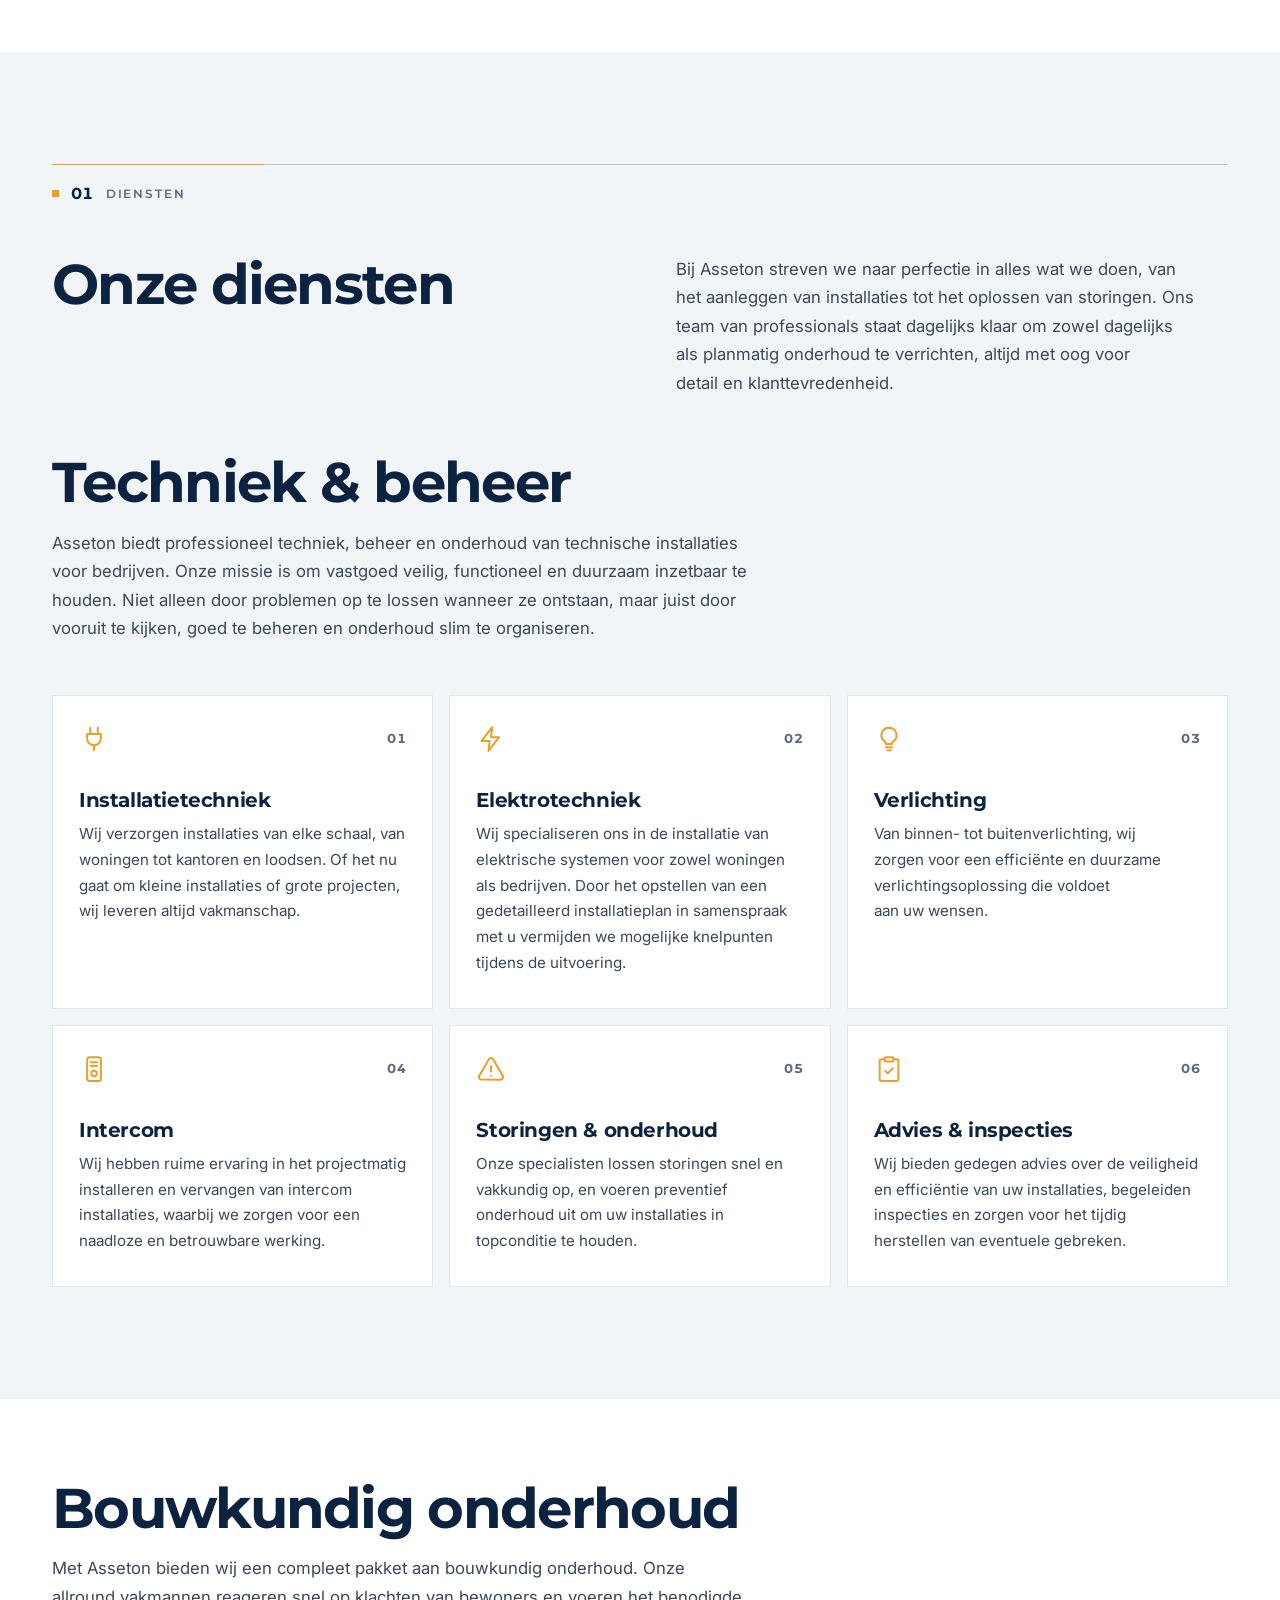
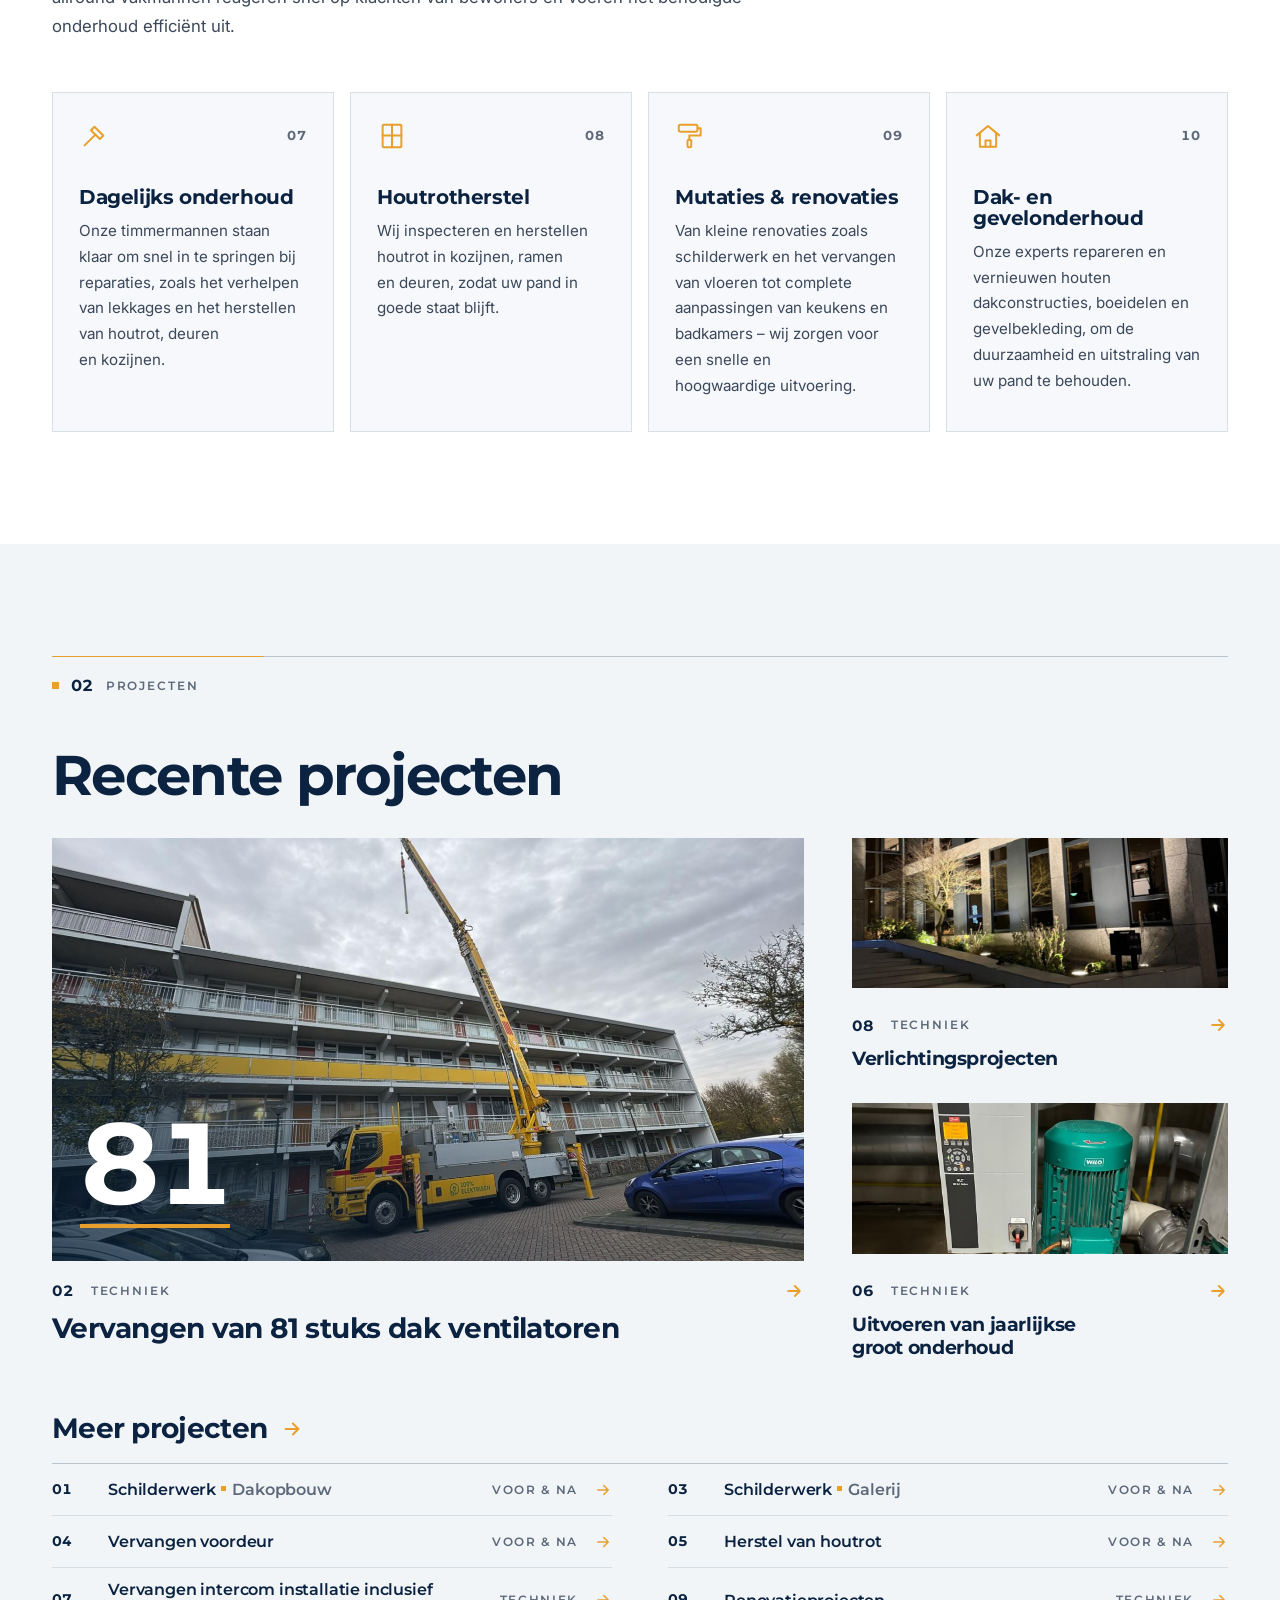
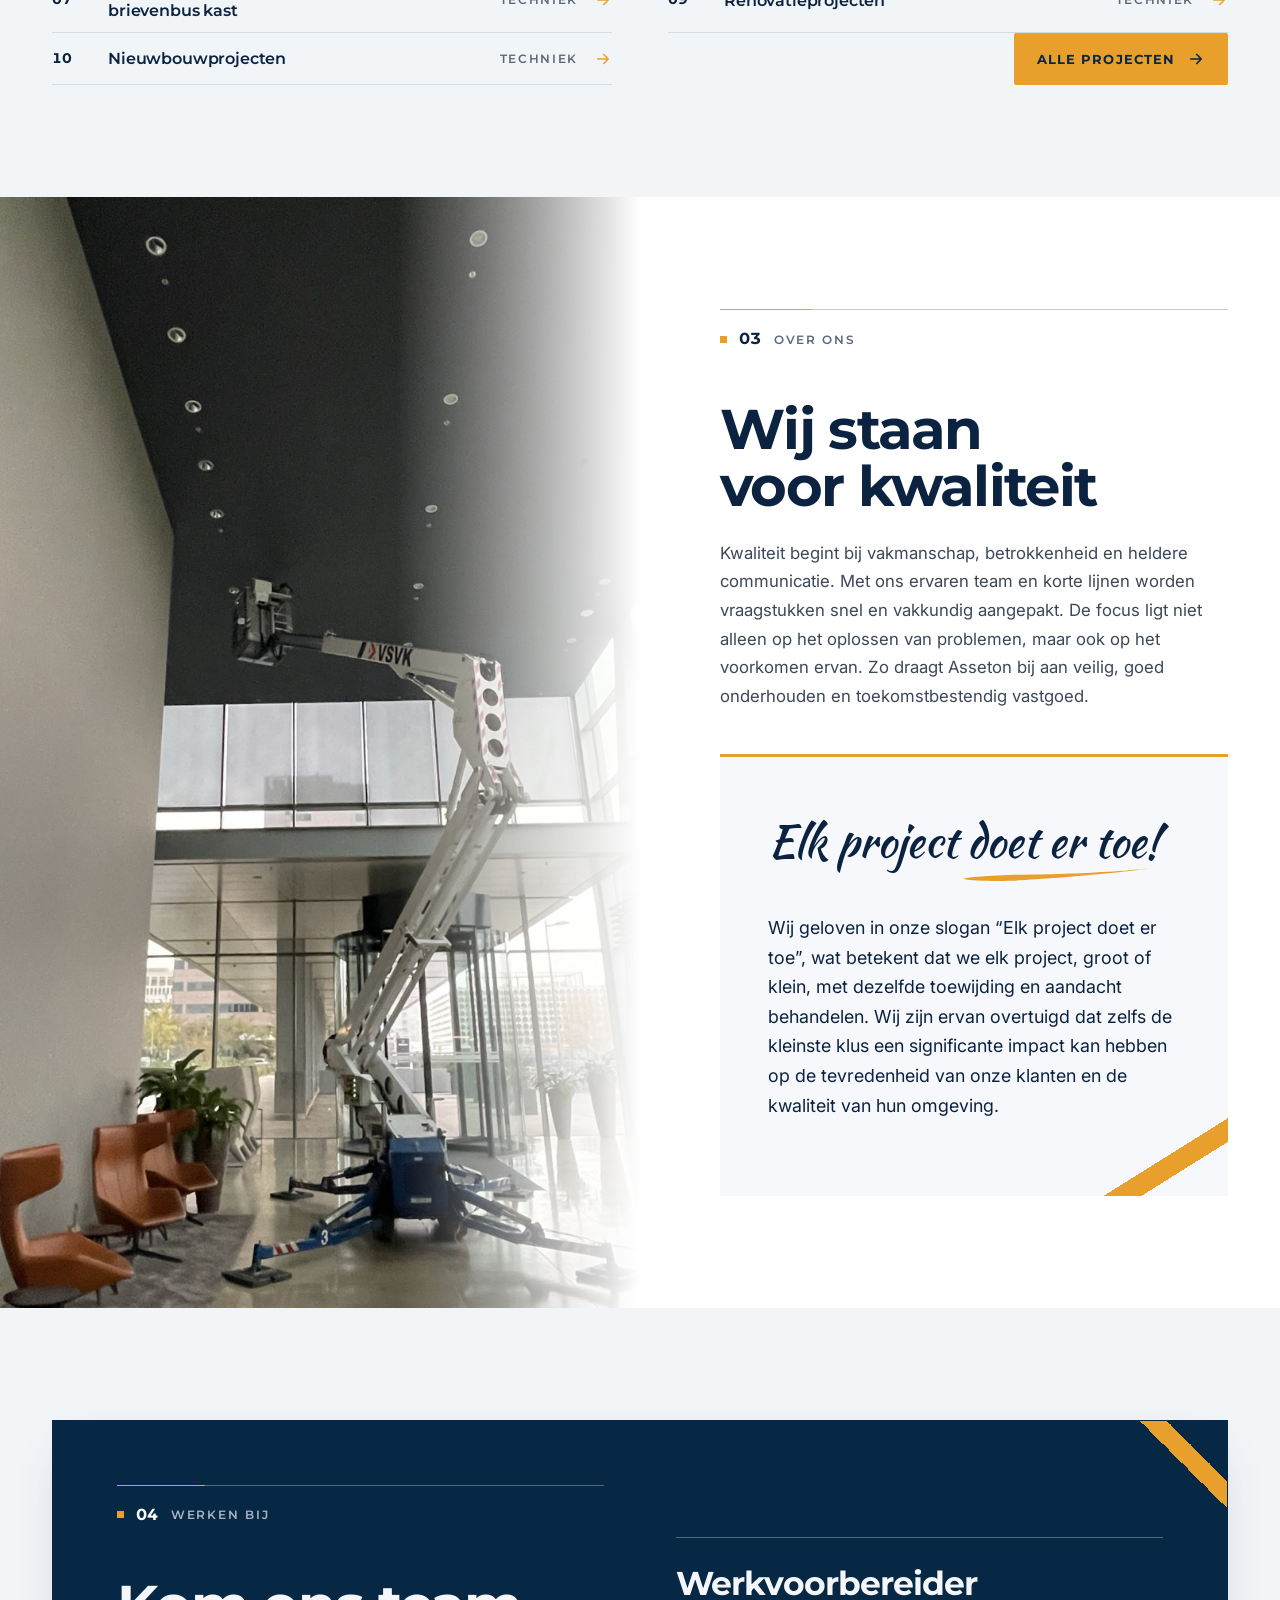
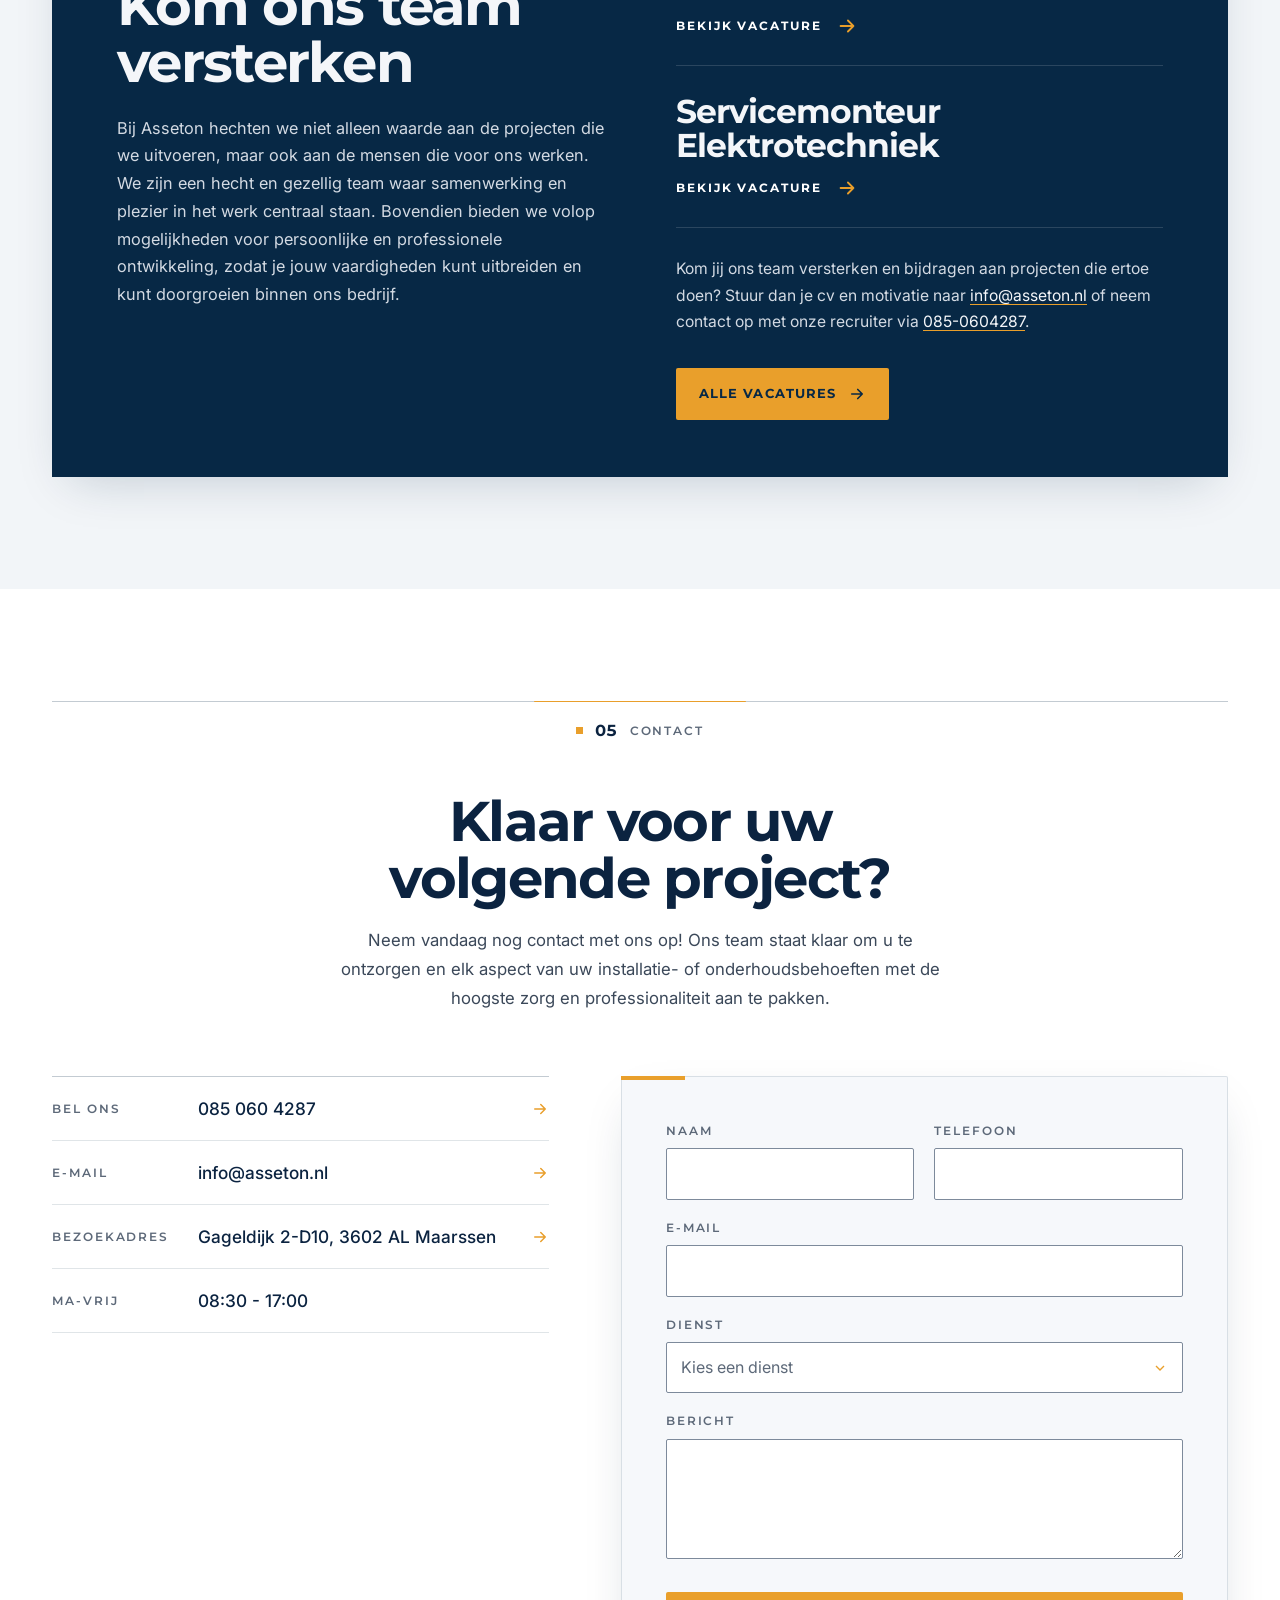
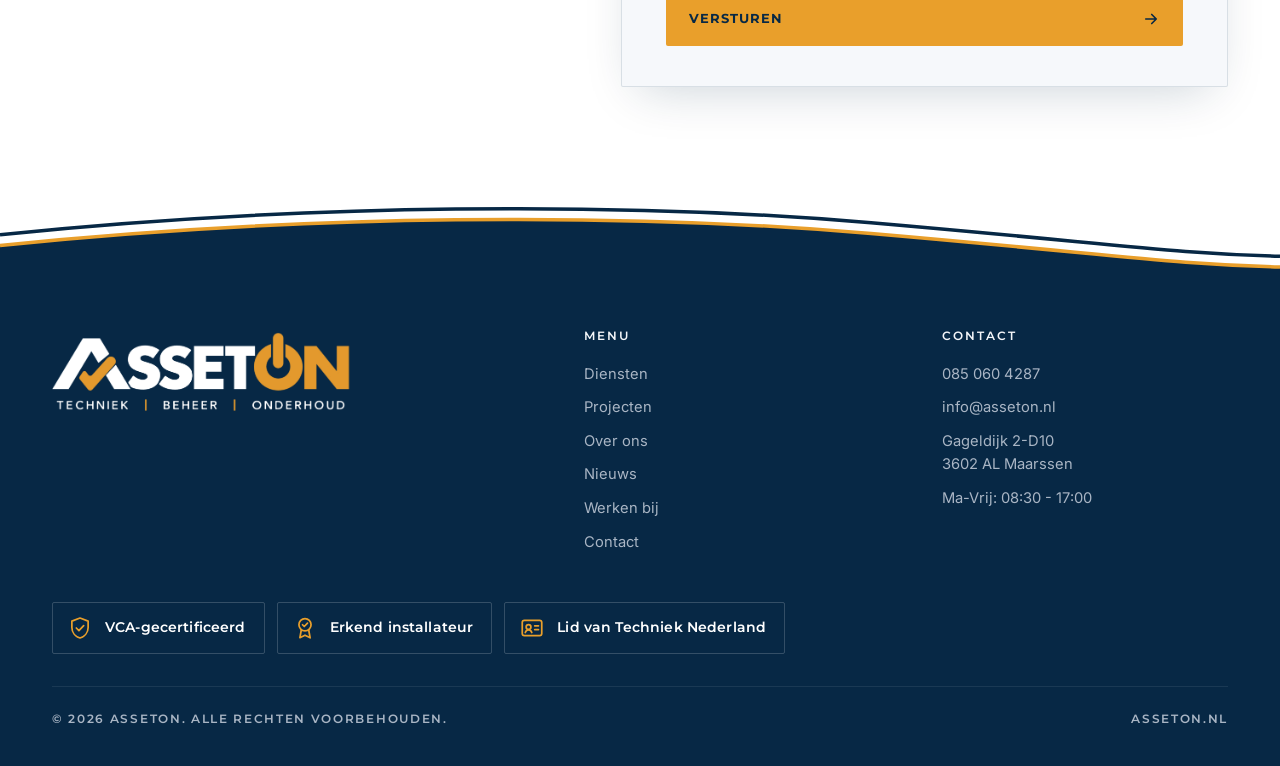
==== commit b7d2dbcf: "Client's own logo Co-Authored-By: Claude Opus 5.5 <noreply@anthropic.com>" ====
--- a/index.html
+++ b/index.html
@@ -44,7 +44,7 @@
   "image": "https://asseton.nl/images/over-ons-atrium.jpg"
 }
 </script>
-<link rel="stylesheet" href="assets/site.css?v=12">
+<link rel="stylesheet" href="assets/site.css?v=13">
 </head>
 <body data-page="home">
 <svg width="0" height="0" style="position:absolute" aria-hidden="true" focusable="false"><defs>
@@ -65,7 +65,7 @@
 <header>
   <div class="wrap nav">
     <a href="#top" class="logo" aria-label="Asseton, naar boven">
-      <span class="lockup"><svg class="mark" viewBox="-140 -1085 5565 1106" aria-hidden="true" focusable="false"><use href="#mk-letters"/><g class="power-o boot"><path pathLength="1" d="M4535.1 -552.3A275.0 275.0 0 1 1 4162.5 -552.3"/><path pathLength="1" d="M4348.8 -340.0V-840.0"/></g></svg><span class="tagline" aria-hidden="true"><span>Techniek</span><i></i><span>Beheer</span><i></i><span>Onderhoud</span></span></span>
+      <img class="logo-img" src="images/logo-asseton.png" width="1407" height="371" alt="">
     </a>
     <button class="nav-toggle" id="navToggle" type="button" aria-label="Menu openen" aria-expanded="false" aria-controls="nav">
       <svg class="i-menu" viewBox="0 0 24 24" fill="none" stroke="currentColor" stroke-width="2" stroke-linecap="round" aria-hidden="true"><path d="M4 7h16M4 12h16M4 17h16"/></svg>
@@ -375,14 +375,13 @@
       <span>asseton.nl</span>
     </div>
     <div class="foot-brand">
-      <a href="#top" class="foot-mark" aria-label="Asseton, naar boven"><svg class="mark" viewBox="-140 -1085 5565 1106" aria-hidden="true" focusable="false"><use href="#mk-letters"/><g class="power-o"><path pathLength="1" d="M4535.1 -552.3A275.0 275.0 0 1 1 4162.5 -552.3"/><path pathLength="1" d="M4348.8 -340.0V-840.0"/></g></svg></a>
-      <span class="foot-tag" aria-hidden="true"><span>Techniek</span><i></i><span>Beheer</span><i></i><span>Onderhoud</span></span>
+      <a href="#top" class="foot-mark" aria-label="Asseton, naar boven"><img src="images/logo-asseton-wit.png" width="1407" height="371" alt="" loading="lazy" decoding="async"></a>
     </div>
   </div>
 </footer>
 
 
 
-<script src="assets/site.js?v=12"></script>
+<script src="assets/site.js?v=13"></script>
 </body>
 </html>
--- a/assets/site.css
+++ b/assets/site.css
@@ -916,3 +916,8 @@
 
 /* header with five links: tighter between 861 and 1180 */
 @media (min-width:861px) and (max-width:1180px){.nav-links{gap:22px}.nav-links a.nav-cta{padding:11px 14px}}
+
+/* Logo: the client's own file (2026-10-14), cut out of its white background; white-letter version on navy */
+.logo-img{display:block;height:52px;width:auto}
+.foot-mark img{display:block;width:100%;height:auto}
+@media (max-width:600px){.logo-img{height:44px}}
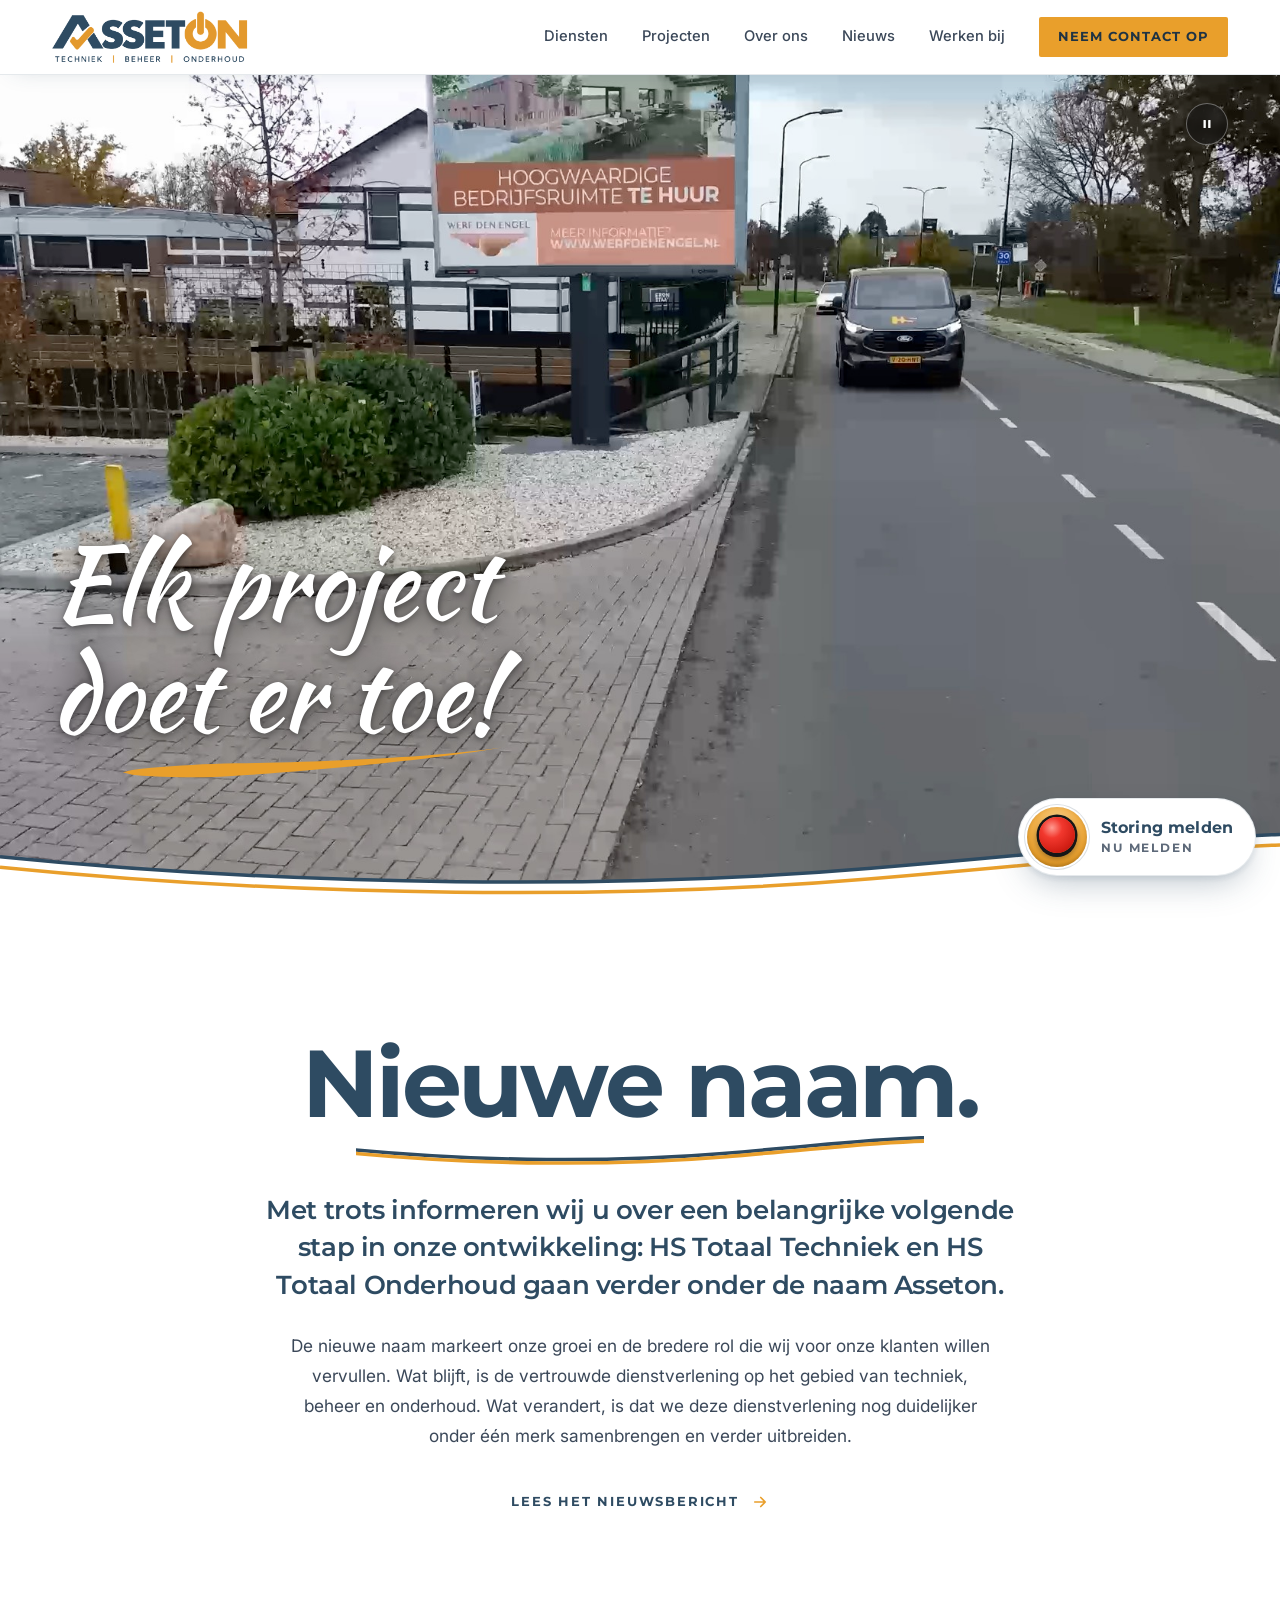
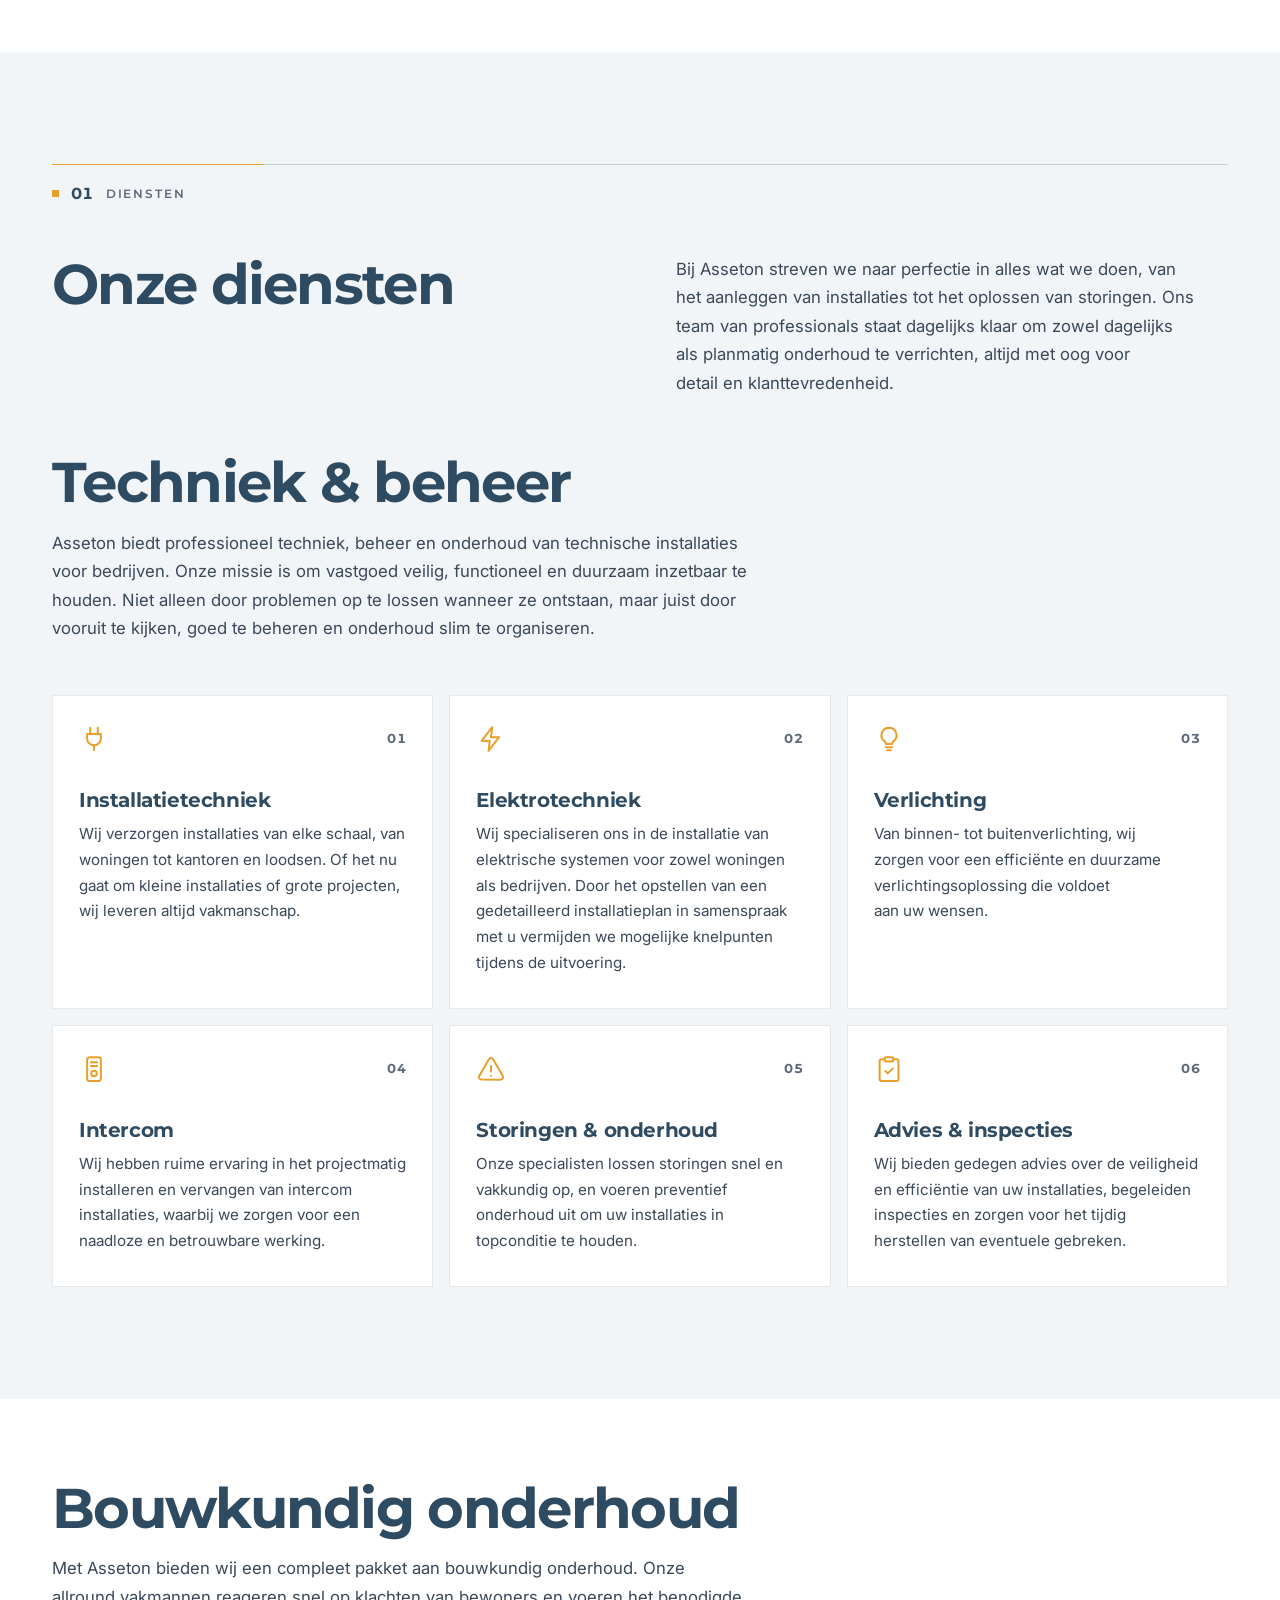
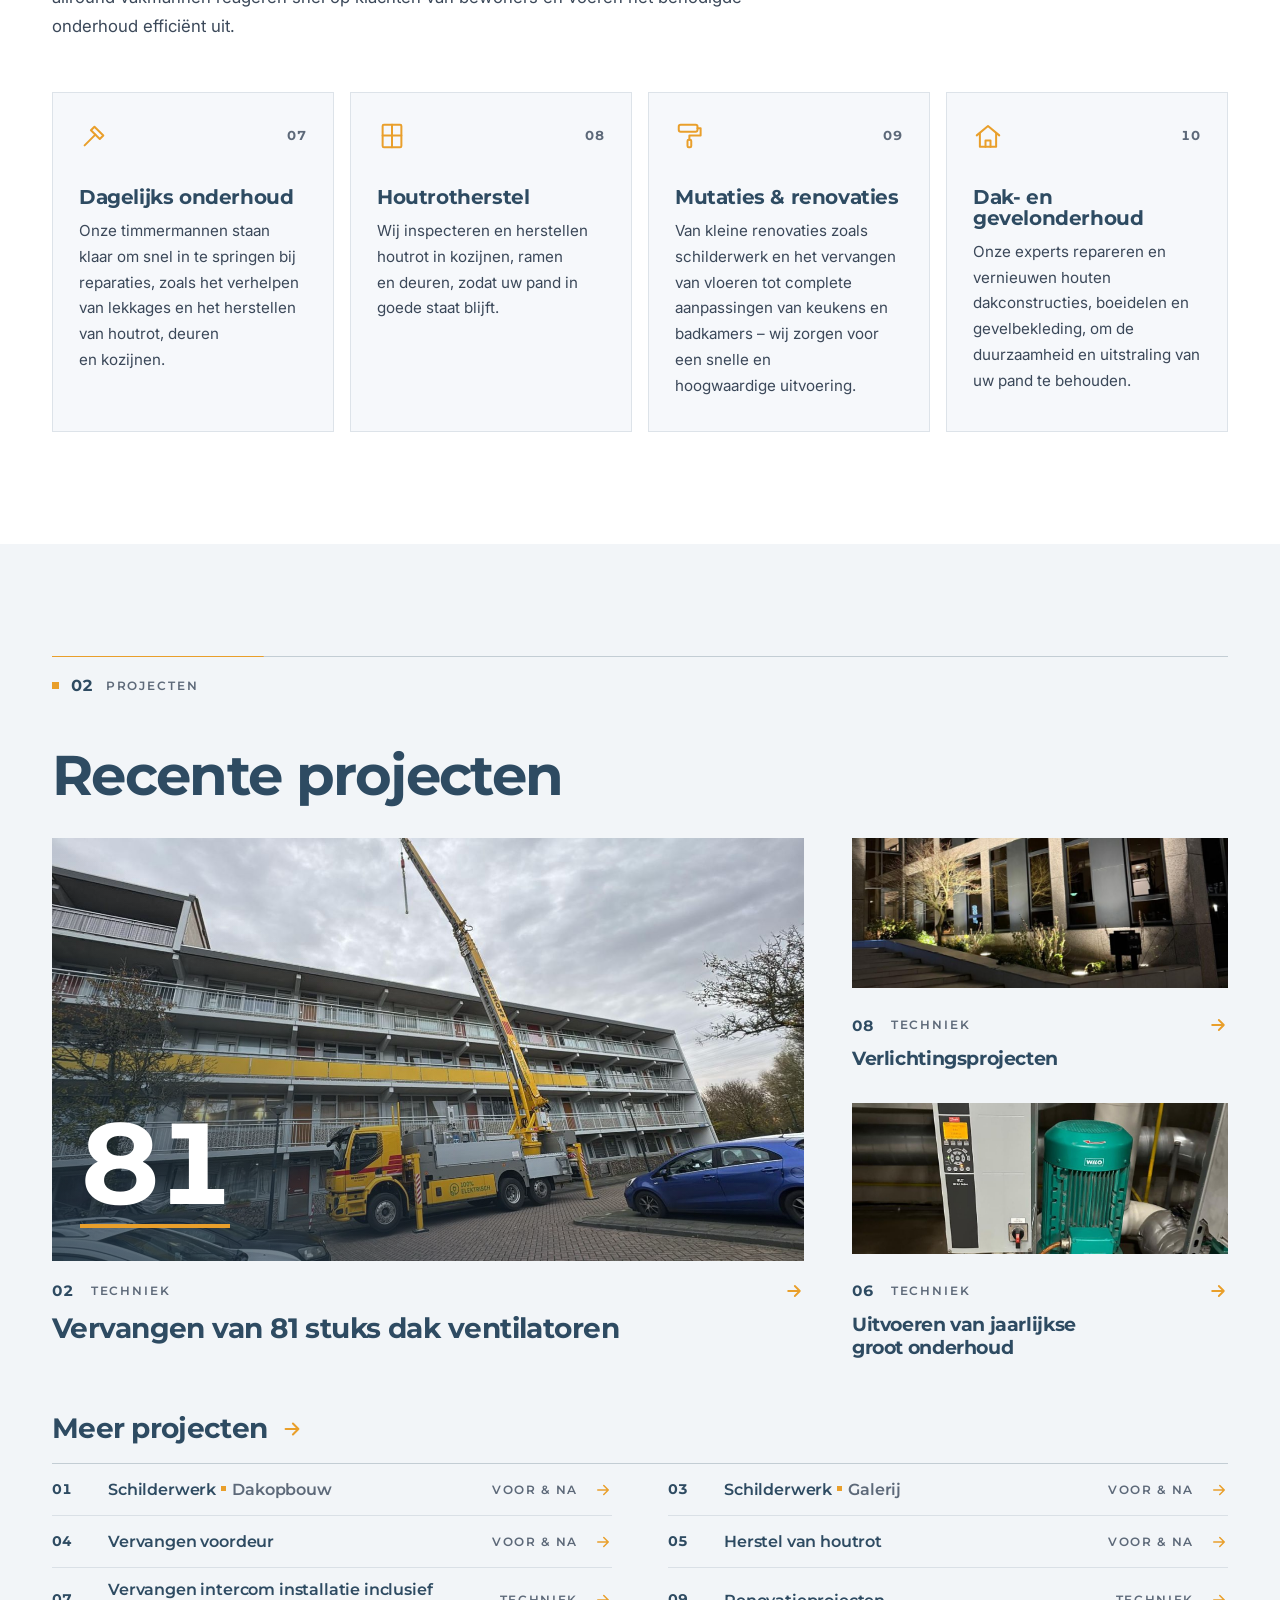
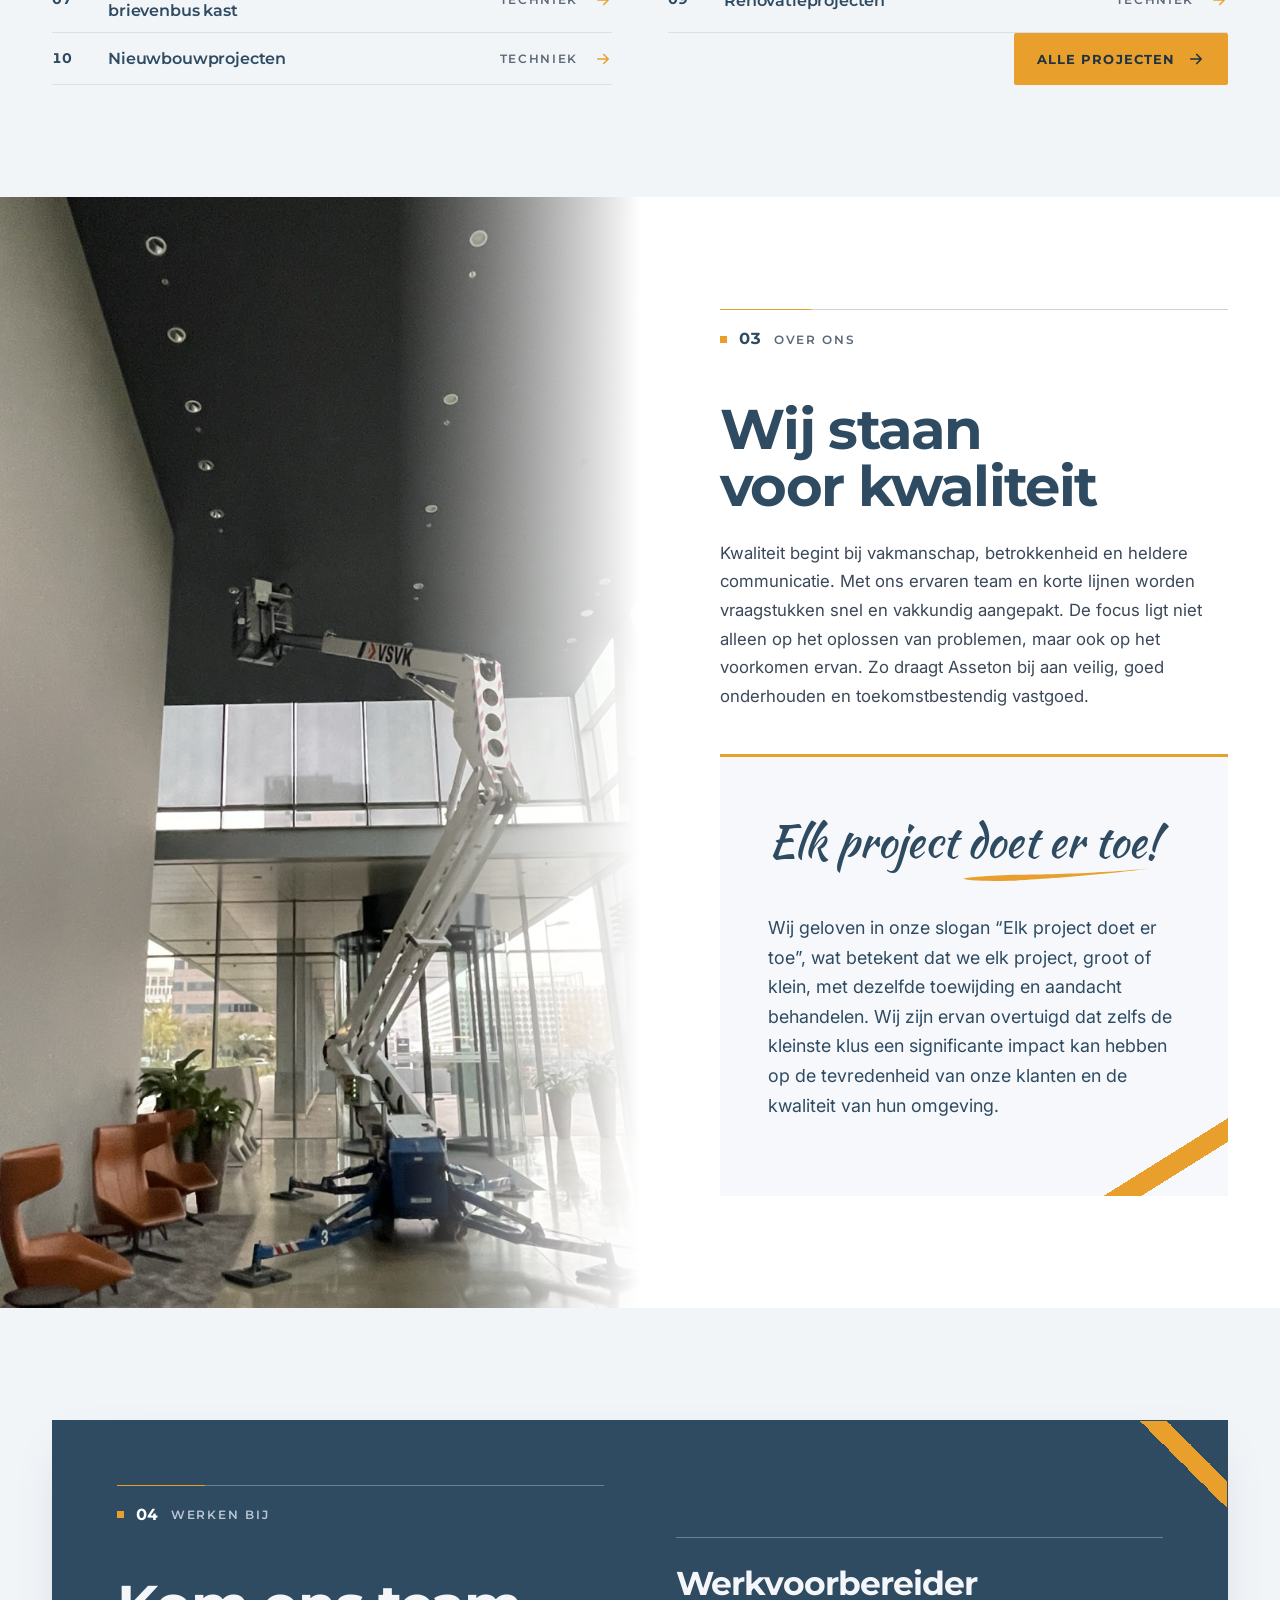
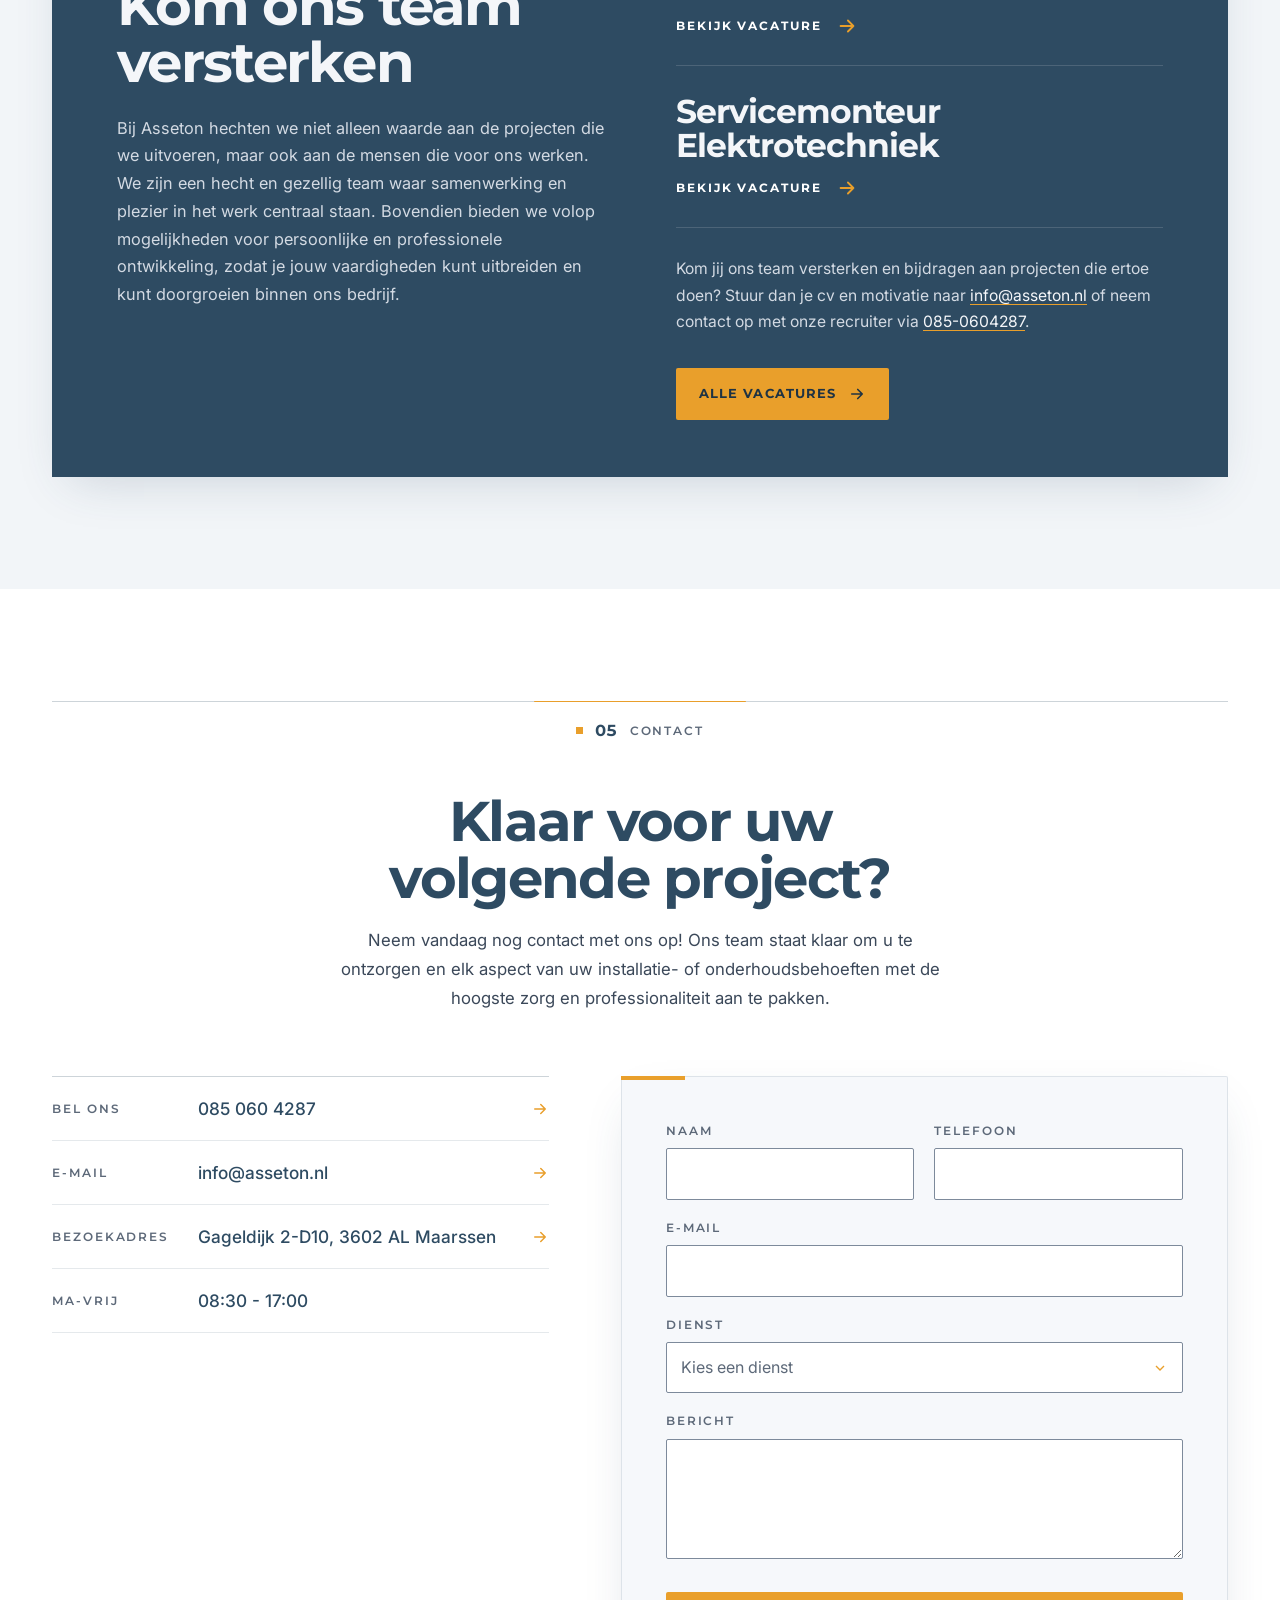
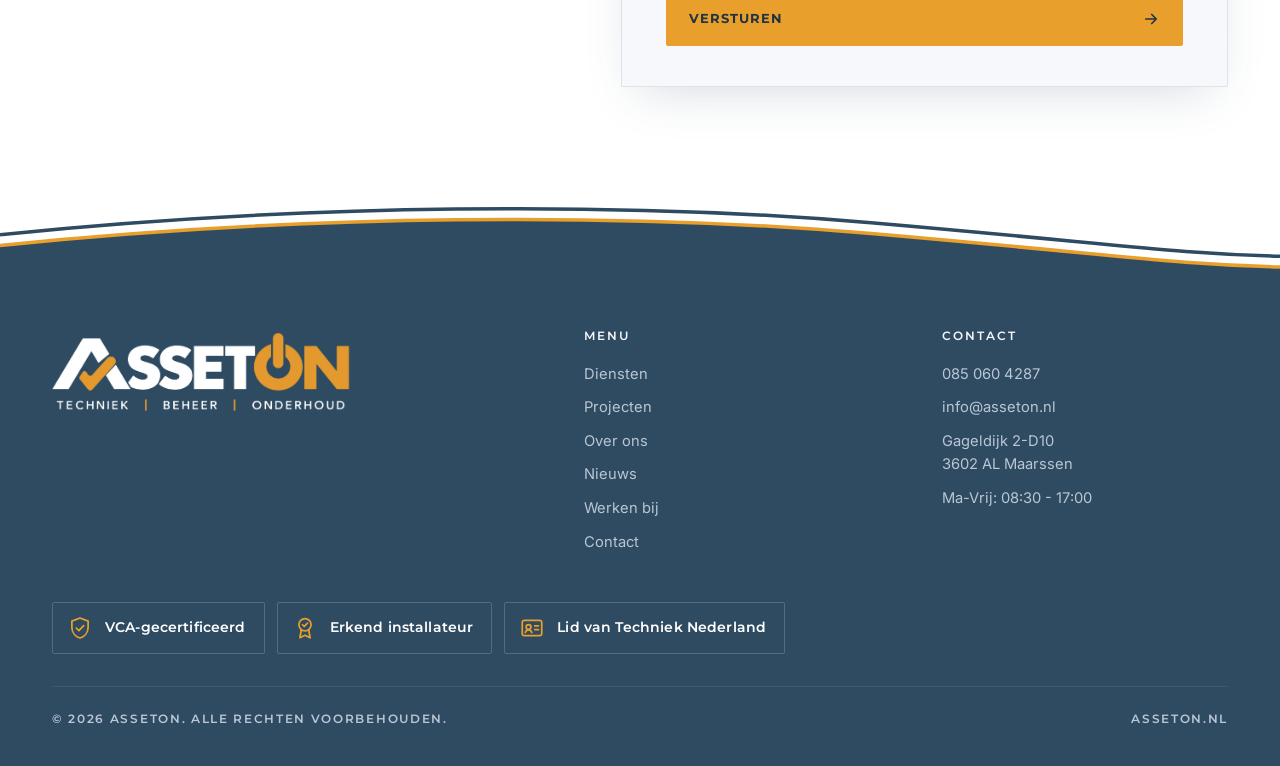
==== commit 0d457c55: "Site blue matches the logo Co-Authored-By: Claude Opus 5.5 <noreply@anthropic.com>" ====
--- a/index.html
+++ b/index.html
@@ -19,7 +19,7 @@
 <meta property="og:url" content="https://asseton.nl/">
 <meta property="og:locale" content="nl_NL">
 <meta name="theme-color" content="#FFFFFF">
-<link rel="icon" href="data:image/svg+xml,%3Csvg xmlns='http://www.w3.org/2000/svg' viewBox='0 0 32 32'%3E%3Crect width='32' height='32' rx='7' fill='%23072845'/%3E%3Cg fill='none' stroke='%23E99F2B' stroke-width='3.4' stroke-linecap='round' transform='translate(4.4 4.4) scale(.967)'%3E%3Cpath d='M6.38 5.31A9 9 0 1 0 17.62 5.31'/%3E%3Cpath d='M12 3v8.2'/%3E%3C/g%3E%3C/svg%3E">
+<link rel="icon" href="data:image/svg+xml,%3Csvg xmlns='http://www.w3.org/2000/svg' viewBox='0 0 32 32'%3E%3Crect width='32' height='32' rx='7' fill='%232E4B62'/%3E%3Cg fill='none' stroke='%23E99F2B' stroke-width='3.4' stroke-linecap='round' transform='translate(4.4 4.4) scale(.967)'%3E%3Cpath d='M6.38 5.31A9 9 0 1 0 17.62 5.31'/%3E%3Cpath d='M12 3v8.2'/%3E%3C/g%3E%3C/svg%3E">
 <link rel="preconnect" href="https://fonts.googleapis.com">
 <link rel="preconnect" href="https://fonts.gstatic.com" crossorigin>
 <link href="https://fonts.googleapis.com/css2?family=Montserrat:wght@600;700&family=Inter:wght@400;500;600&family=Kaushan+Script&display=swap" rel="stylesheet">
@@ -44,7 +44,7 @@
   "image": "https://asseton.nl/images/over-ons-atrium.jpg"
 }
 </script>
-<link rel="stylesheet" href="assets/site.css?v=13">
+<link rel="stylesheet" href="assets/site.css?v=14">
 </head>
 <body data-page="home">
 <svg width="0" height="0" style="position:absolute" aria-hidden="true" focusable="false"><defs>
@@ -382,6 +382,6 @@
 
 
 
-<script src="assets/site.js?v=13"></script>
+<script src="assets/site.js?v=14"></script>
 </body>
 </html>
--- a/assets/site.css
+++ b/assets/site.css
@@ -762,48 +762,48 @@
 
 /* =====================================================================================================
    LIGHT THEME (client, 2026-10-07): "frisser, met meer wit als achtergrond, zodat de twee huisstijlkleuren
-   mooi naar voren komen". White + light grey surfaces, logo navy #072845 and gold #E99F2B as the brand
+   mooi naar voren komen". White + light grey surfaces, logo navy #2E4B62 and gold #E99F2B as the brand
    colours, plus a thin wavy navy+gold line that returns in a few places. Photo/video heroes, the footer,
    the Werken bij panel and the lightbox stay dark (navy) for contrast.
    ===================================================================================================== */
 :root{
   color-scheme:light;
-  --navy:#072845; --navy-deep:#051D33; --navy-2:#0D3358;
-  --ink:#051D33; --foot:#072845; --pv-stage:#E6EBF1;
+  --navy:#2E4B62; --navy-deep:#1F3343; --navy-2:#3A5A73;
+  --ink:#1F3343; --foot:#2E4B62; --pv-stage:#E6EBF1;
   --bg:#FFFFFF; --umber:#F2F5F8; --bg-raise:#F6F8FB; --umber-raise:#E6ECF3; --field:#FFFFFF;
-  --t:#0B2340; --tb:#3B4859; --tm:#5D6979; --wt:#0B2340; --wb:#3B4859; --wm:#5D6979;
-  --tag:#072845; --on-signal:#072845;
+  --t:#2E4B62; --tb:#3B4859; --tm:#5D6979; --wt:#2E4B62; --wb:#3B4859; --wm:#5D6979;
+  --tag:#2E4B62; --on-signal:#2E4B62;
   --signal:#E99F2B; --signal-hi:#F2B24C; --signal-deep:#C9831A; --glow:rgba(233,159,43,.45);
-  --rule:rgba(7,40,69,.12); --rule-strong:rgba(7,40,69,.24);
+  --rule:rgba(46,75,98,.12); --rule-strong:rgba(46,75,98,.24);
   --field-border:#7D8A9B; --led-off:#C9D2DD;
-  --mk-a:#072845; --mk-o:#E99F2B; --mk-knock:#FFFFFF;
-  --shadow:0 18px 48px -18px rgba(7,40,69,.22);
+  --mk-a:#2E4B62; --mk-o:#E99F2B; --mk-knock:#FFFFFF;
+  --shadow:0 18px 48px -18px rgba(46,75,98,.22);
 }
 body{background:var(--bg)}
-a,button,select{-webkit-tap-highlight-color:rgba(7,40,69,.08)}
+a,button,select{-webkit-tap-highlight-color:rgba(46,75,98,.08)}
 .skip:focus{outline-color:var(--navy)}
 /* surfaces: white + light grey; .warm cards sit white on the grey */
 .cool{background:var(--bg)}
 .warm{background:var(--umber);--bg-raise:#FFFFFF}
 /* dark contexts keep light text on navy */
 .hero,.pj-hero,.wbh,footer,.lb,.navy,.jobs-panel{
-  --t:#F4F6F9;--tb:#D3DAE3;--tm:#A9B5C4;--wt:#F4F6F9;--wb:#D3DAE3;--wm:#A9B5C4;
+  --t:#F4F6F9;--tb:#D3DAE3;--tm:#BAC6D3;--wt:#F4F6F9;--wb:#D3DAE3;--wm:#BAC6D3;
   --rule:rgba(255,255,255,.14);--rule-strong:rgba(255,255,255,.3);
-  --bg-raise:var(--navy-2);--umber-raise:#123E68;--field:var(--navy-deep);--field-border:#6F84A3;--led-off:#2B4463;
+  --bg-raise:var(--navy-2);--umber-raise:#456A86;--field:var(--navy-deep);--field-border:#8296AE;--led-off:#4A6680;
   --tag:#C9D3DF;--mk-a:#FFFFFF;--mk-knock:var(--navy);--pv-stage:var(--navy-deep)}
 .navy{background:var(--navy);color:var(--tb)}
 .navy h2,.navy h3,.navy h4{color:var(--t)}
 .navy .sec-top{color:var(--tm)}
 
 /* header: white bar, navy logo + links, gold CTA */
-header{background:rgba(255,255,255,.96);border-bottom:1px solid var(--rule);box-shadow:0 6px 24px -14px rgba(7,40,69,.28)}
+header{background:rgba(255,255,255,.96);border-bottom:1px solid var(--rule);box-shadow:0 6px 24px -14px rgba(46,75,98,.28)}
 .logo,.nav-toggle{color:var(--navy)}
 .nav-links a{color:var(--tb)}
 .nav-links a:not(.nav-cta):hover,.nav-links a.is-active{color:var(--t)}
 .nav-links a.is-active::before{box-shadow:none}
-.nav-scrim{background:rgba(5,29,51,.42)}
+.nav-scrim{background:rgba(31,51,67,.42)}
 @media (max-width:860px){
-  .nav-links{background:#FFFFFF;box-shadow:0 28px 48px -20px rgba(7,40,69,.3)}
+  .nav-links{background:#FFFFFF;box-shadow:0 28px 48px -20px rgba(46,75,98,.3)}
   .nav-links a.is-active{color:var(--t)}
 }
 /* tagline: navy words, thin gold bars (as in the new logo) */
@@ -819,21 +819,21 @@
 .jobs-note a:hover{color:var(--t)}
 
 /* buttons */
-.btn-ghost{border-color:rgba(7,40,69,.35);color:var(--t)}
-.btn-ghost:hover{border-color:var(--navy);background:rgba(7,40,69,.04)}
+.btn-ghost{border-color:rgba(46,75,98,.35);color:var(--t)}
+.btn-ghost:hover{border-color:var(--navy);background:rgba(46,75,98,.04)}
 .hero .btn-ghost,.pj-hero .btn-ghost,.wbh .btn-ghost,.navy .btn-ghost,.jobs-panel .btn-ghost{border-color:rgba(255,255,255,.4);color:#fff}
 
 /* home hero: navy-tinted shade over the black & white video; the wave below replaces the gold edge glow */
 .hero::after{display:none}
-.hero-shade{background:linear-gradient(180deg,rgba(5,29,51,.8) 0%,rgba(5,29,51,.4) 22%,rgba(5,29,51,0) 40%),linear-gradient(90deg,rgba(5,29,51,.92) 0%,rgba(5,29,51,.78) 50%,rgba(5,29,51,.2) 78%,rgba(5,29,51,.08) 100%),linear-gradient(0deg,rgba(5,29,51,.9) 0%,rgba(5,29,51,0) 45%)}
-@media (max-width:600px){.hero-shade{background:linear-gradient(180deg,rgba(5,29,51,.6) 0%,rgba(5,29,51,.76) 50%,rgba(5,29,51,.94) 100%)}}
+.hero-shade{background:linear-gradient(180deg,rgba(31,51,67,.8) 0%,rgba(31,51,67,.4) 22%,rgba(31,51,67,0) 40%),linear-gradient(90deg,rgba(31,51,67,.92) 0%,rgba(31,51,67,.78) 50%,rgba(31,51,67,.2) 78%,rgba(31,51,67,.08) 100%),linear-gradient(0deg,rgba(31,51,67,.9) 0%,rgba(31,51,67,0) 45%)}
+@media (max-width:600px){.hero-shade{background:linear-gradient(180deg,rgba(31,51,67,.6) 0%,rgba(31,51,67,.76) 50%,rgba(31,51,67,.94) 100%)}}
 
 /* the wavy line: thin navy + gold, at the top of the first section under each hero, above the footer, and under
    "Nieuwe naam." (instead of the brush swoosh) */
 .m-big::after{left:8%;right:8%;bottom:-.06em;height:.3em;background:url(wave.svg) center/100% 100% no-repeat}
 footer{position:relative;background:var(--foot);border-top:0;padding-top:calc(var(--wave-h) + 56px)}
 .foot a:hover{color:#fff}
-.foot-mark{--mk-a:#123E68;--mk-o:#123E68;--mk-knock:var(--foot)}
+.foot-mark{--mk-a:#456A86;--mk-o:#456A86;--mk-knock:var(--foot)}
 .foot-mark.on{--mk-a:#FFFFFF;--mk-o:var(--signal)}
 @media (scripting:none){.foot-mark{--mk-a:#FFFFFF;--mk-o:var(--signal)}}
 
@@ -841,12 +841,12 @@
 .svc-cards .svc{box-shadow:none}
 .slogan-panel .big{color:var(--t)}
 form{border:1px solid var(--rule);box-shadow:var(--shadow)}
-.sos-btn{background:#FFFFFF;color:var(--t);border:1px solid var(--rule);box-shadow:0 14px 34px -10px rgba(7,40,69,.35),0 2px 6px rgba(7,40,69,.12)}
-.sos-btn:hover{box-shadow:0 18px 40px -10px rgba(7,40,69,.42),0 2px 6px rgba(7,40,69,.14)}
+.sos-btn{background:#FFFFFF;color:var(--t);border:1px solid var(--rule);box-shadow:0 14px 34px -10px rgba(46,75,98,.35),0 2px 6px rgba(46,75,98,.12)}
+.sos-btn:hover{box-shadow:0 18px 40px -10px rgba(46,75,98,.42),0 2px 6px rgba(46,75,98,.14)}
 .sos-label small{color:var(--tm)}
-.sos-estop{box-shadow:0 0 0 2px #FFFFFF,0 0 0 3px rgba(7,40,69,.18),inset 0 -2px 4px rgba(0,0,0,.18)}
-.sos-panel{background:#FFFFFF;box-shadow:0 24px 60px -16px rgba(7,40,69,.4)}
-.sos-form{border-color:rgba(7,40,69,.25)}
+.sos-estop{box-shadow:0 0 0 2px #FFFFFF,0 0 0 3px rgba(46,75,98,.18),inset 0 -2px 4px rgba(0,0,0,.18)}
+.sos-panel{background:#FFFFFF;box-shadow:0 24px 60px -16px rgba(46,75,98,.4)}
+.sos-form{border-color:rgba(46,75,98,.25)}
 .about2-media{background:var(--pv-stage)}
 .about2-media::after{background:linear-gradient(90deg,rgba(255,255,255,0) 62%,var(--bg) 100%)}
 @media (max-width:1024px){.about2-media::after{background:linear-gradient(180deg,rgba(255,255,255,0) 62%,var(--bg) 100%)}}
@@ -860,9 +860,9 @@
 .jobs-panel .jobs-note a:hover{color:var(--signal)}
 
 /* home projects: chips/figures on photos stay dark; the seam ring follows the section colour */
-.hp-chip{background:rgba(5,29,51,.88)}
-.hp-2 .hp-media::before{background:linear-gradient(24deg,rgba(5,29,51,.82) 0%,rgba(5,29,51,.4) 30%,rgba(5,29,51,0) 56%)}
-@media (max-width:860px){.hp{background:#FFFFFF;box-shadow:0 10px 28px -16px rgba(7,40,69,.3)}.hp-vn{background:#FFFFFF}}
+.hp-chip{background:rgba(31,51,67,.88)}
+.hp-2 .hp-media::before{background:linear-gradient(24deg,rgba(31,51,67,.82) 0%,rgba(31,51,67,.4) 30%,rgba(31,51,67,0) 56%)}
+@media (max-width:860px){.hp{background:#FFFFFF;box-shadow:0 10px 28px -16px rgba(46,75,98,.3)}.hp-vn{background:#FFFFFF}}
 /* subpage heroes: the wavy line below replaces their gold edge glow too */
 .pj-hero::after,.wbh::after{display:none}
 
@@ -897,7 +897,7 @@
 
 /* Home projects: the 81 sits on the large card now; the two smaller cards are plain photos */
 .hp-2 .hp-media::before{content:none}
-.hp-figbox::before{content:"";position:absolute;inset:0;z-index:1;background:linear-gradient(24deg,rgba(5,29,51,.8) 0%,rgba(5,29,51,.4) 30%,rgba(5,29,51,0) 56%);pointer-events:none}
+.hp-figbox::before{content:"";position:absolute;inset:0;z-index:1;background:linear-gradient(24deg,rgba(31,51,67,.8) 0%,rgba(31,51,67,.4) 30%,rgba(31,51,67,0) 56%);pointer-events:none}
 .hp-1 .hp-fig{left:28px;bottom:24px;font-size:clamp(5rem,9vw,8.5rem)}
 @supports (grid-template-rows:subgrid){@media (min-width:1025px){.hp-1 .hp-fig{font-size:clamp(5rem,9vw,8.5rem)}}}
 .hp-list .hp-lt .hp-loc{color:var(--wm)}
@@ -921,3 +921,7 @@
 .logo-img{display:block;height:52px;width:auto}
 .foot-mark img{display:block;width:100%;height:auto}
 @media (max-width:600px){.logo-img{height:44px}}
+
+/* Brand blue = the logo's slate blue #2E4B62 (client, 2026-10-14). Text on the gold buttons stays a deeper
+   shade of it: #2E4B62 on gold is only 4.1:1, #1F3343 is 5.8:1. */
+:root{--on-signal:#1F3343}
